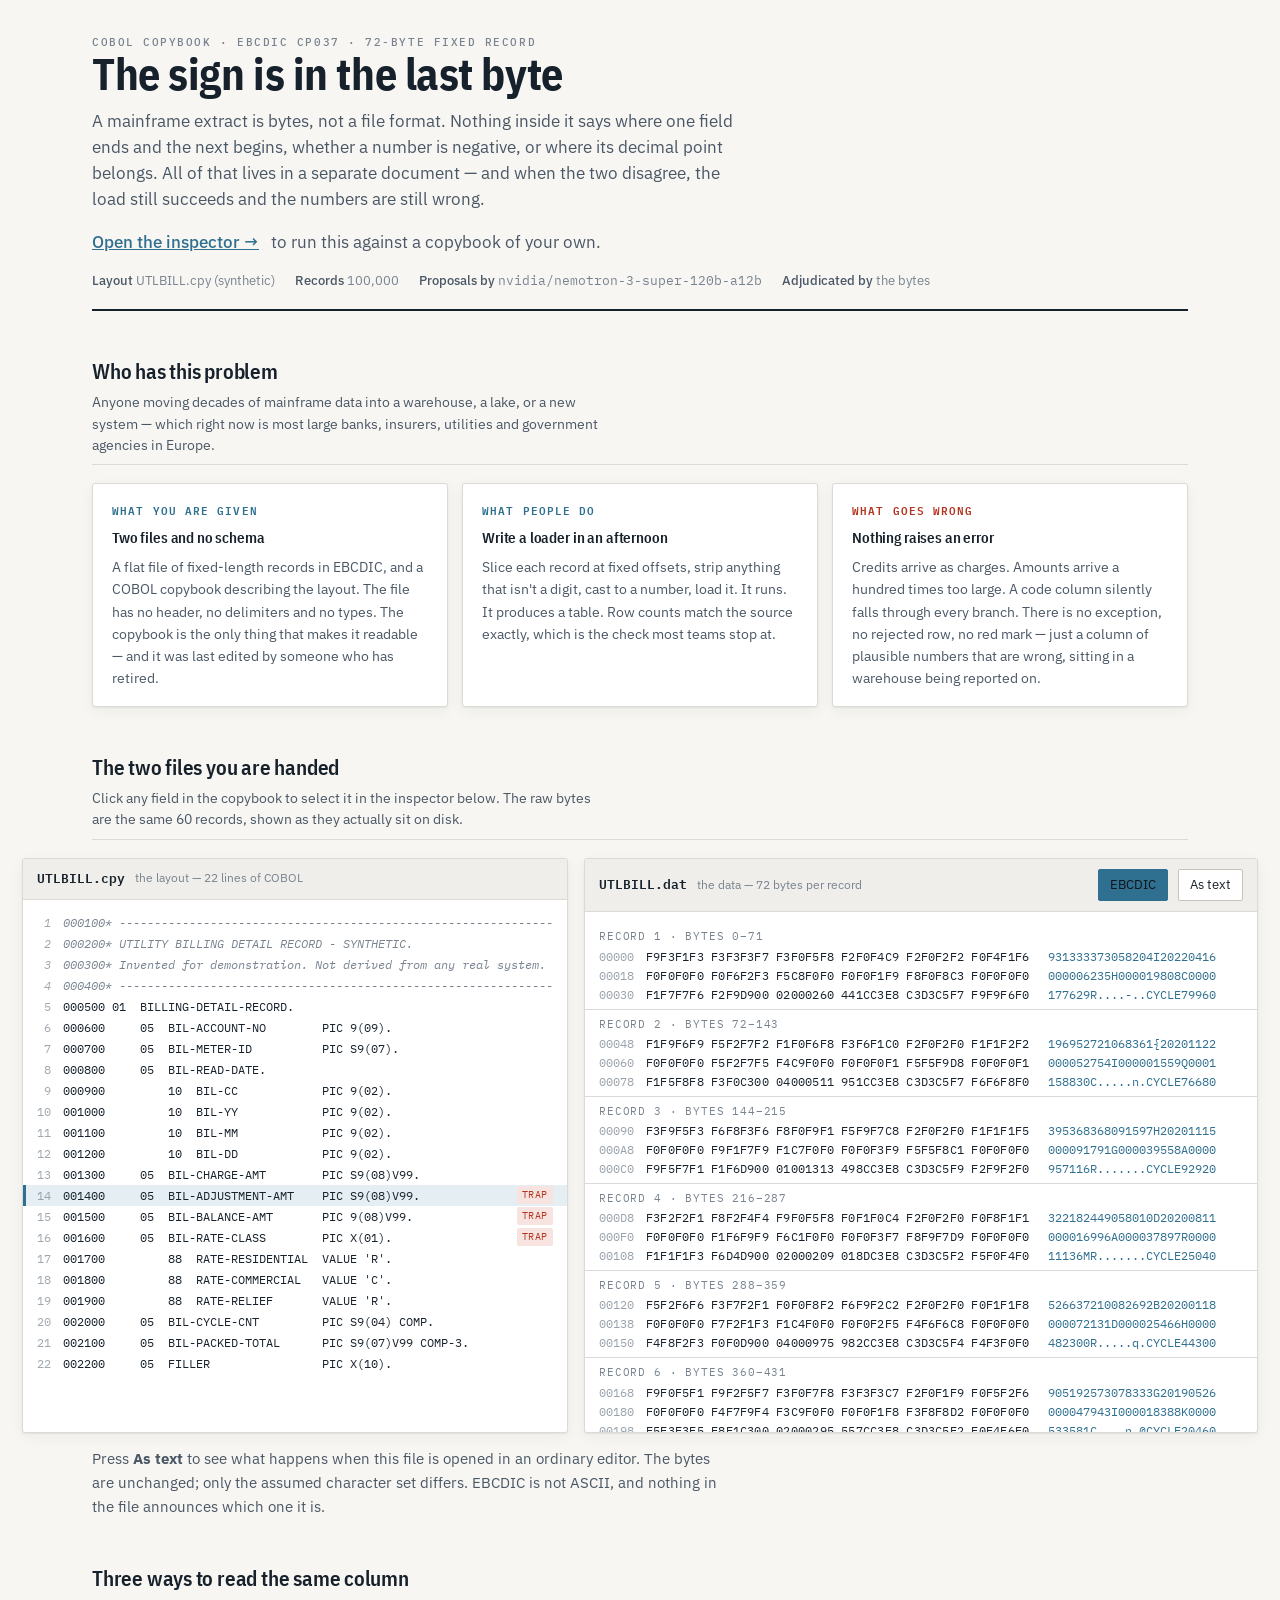
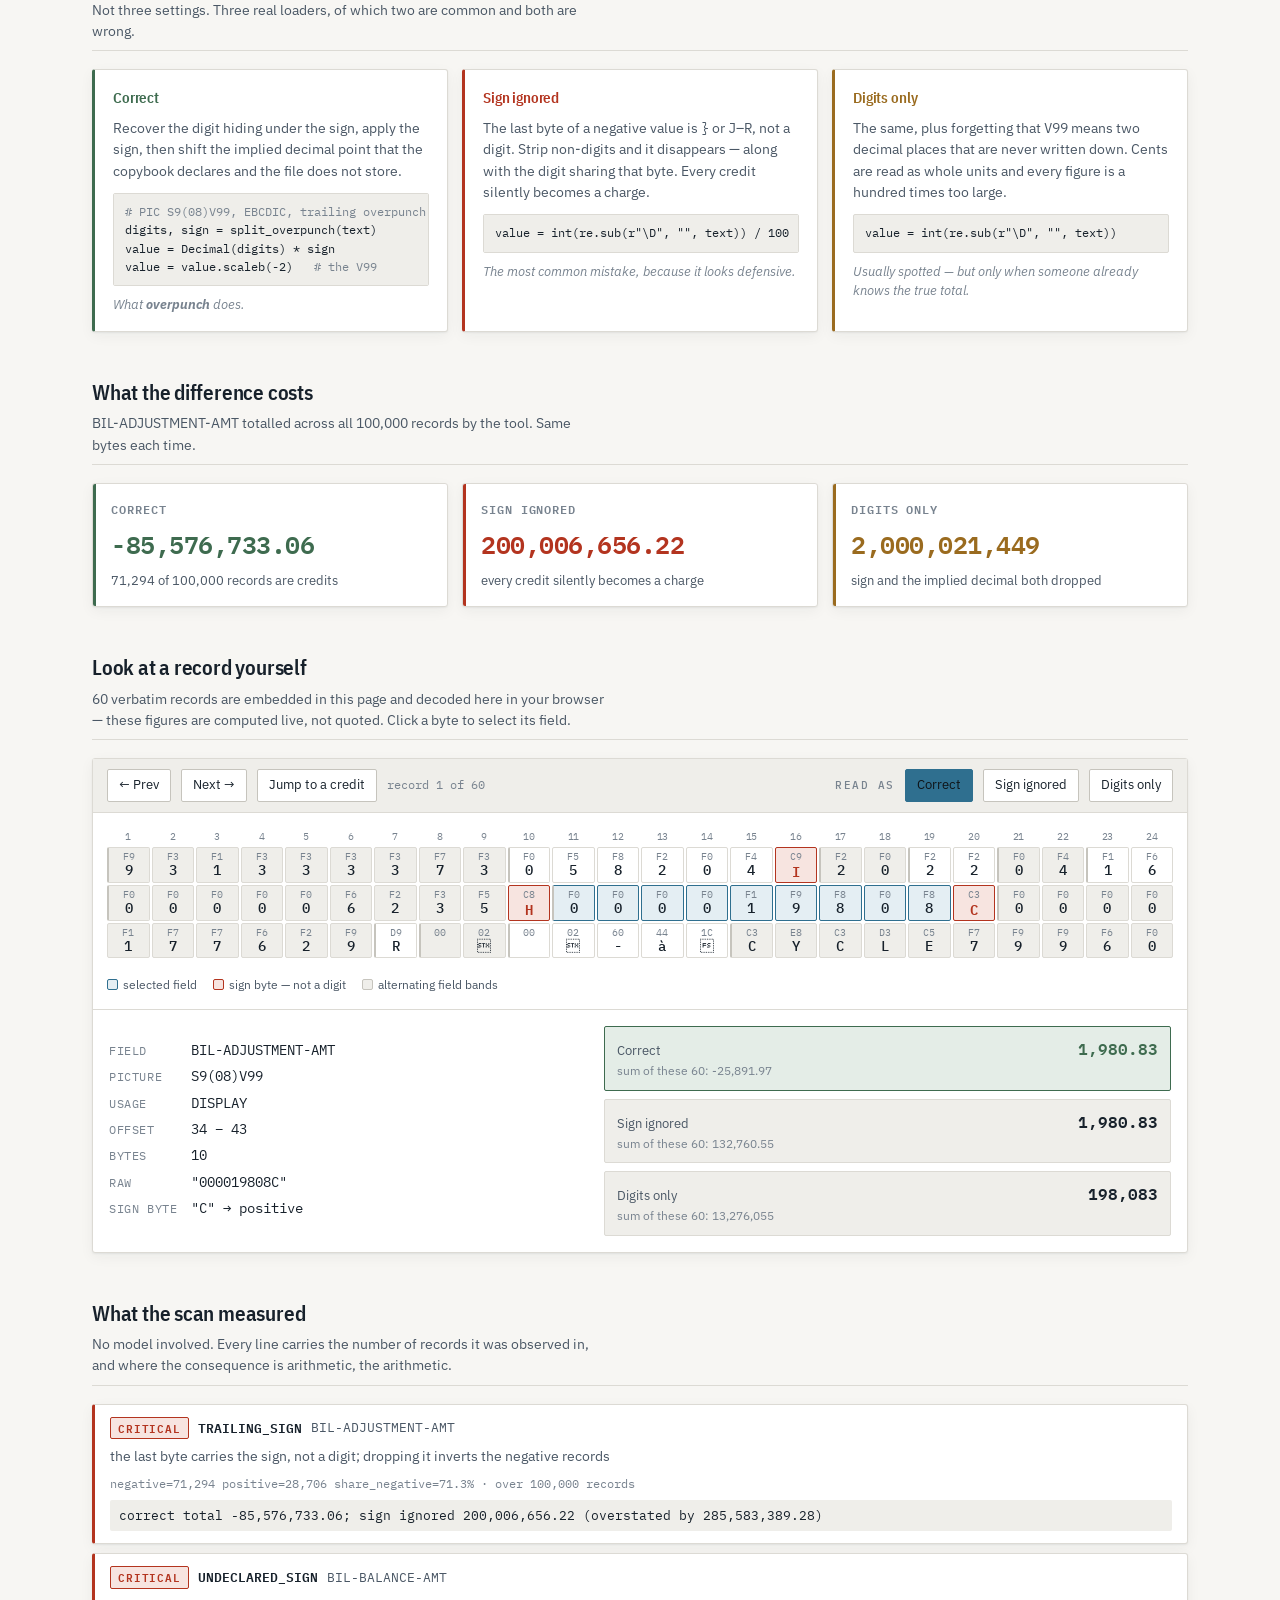
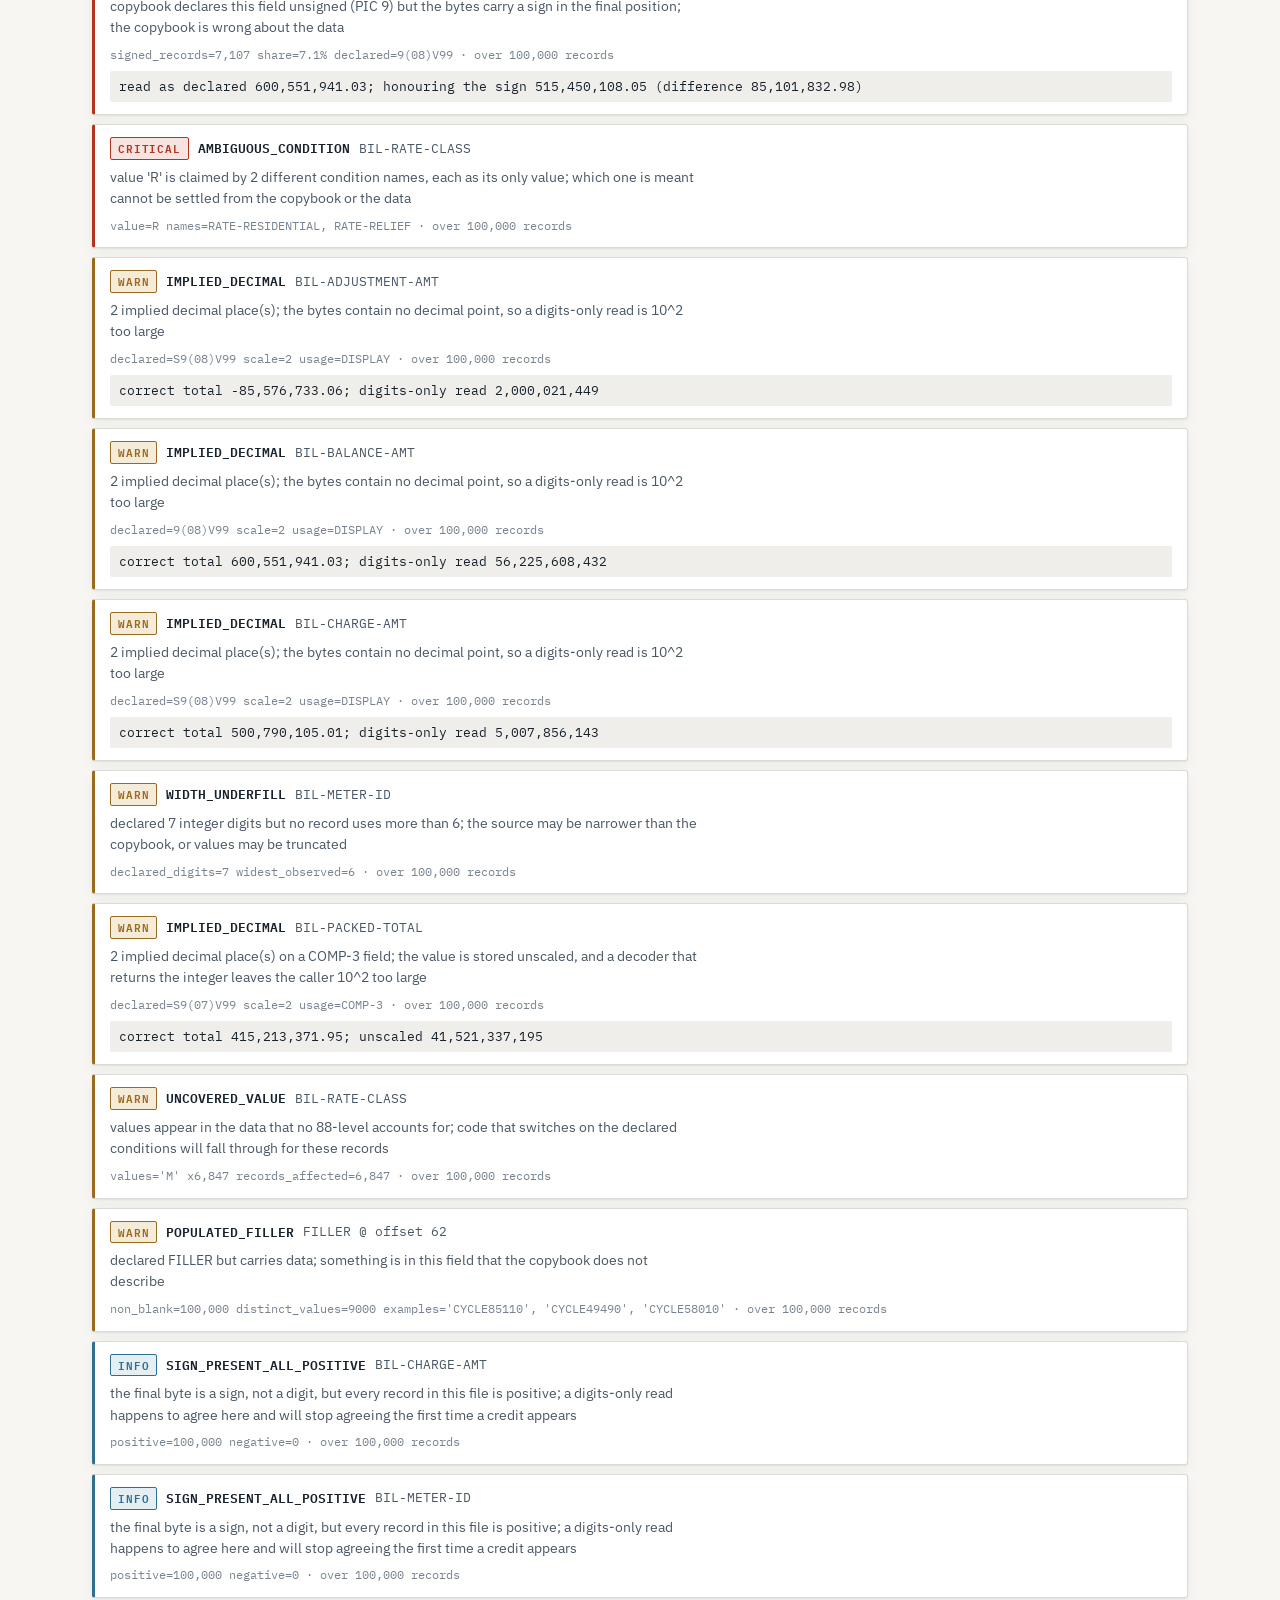
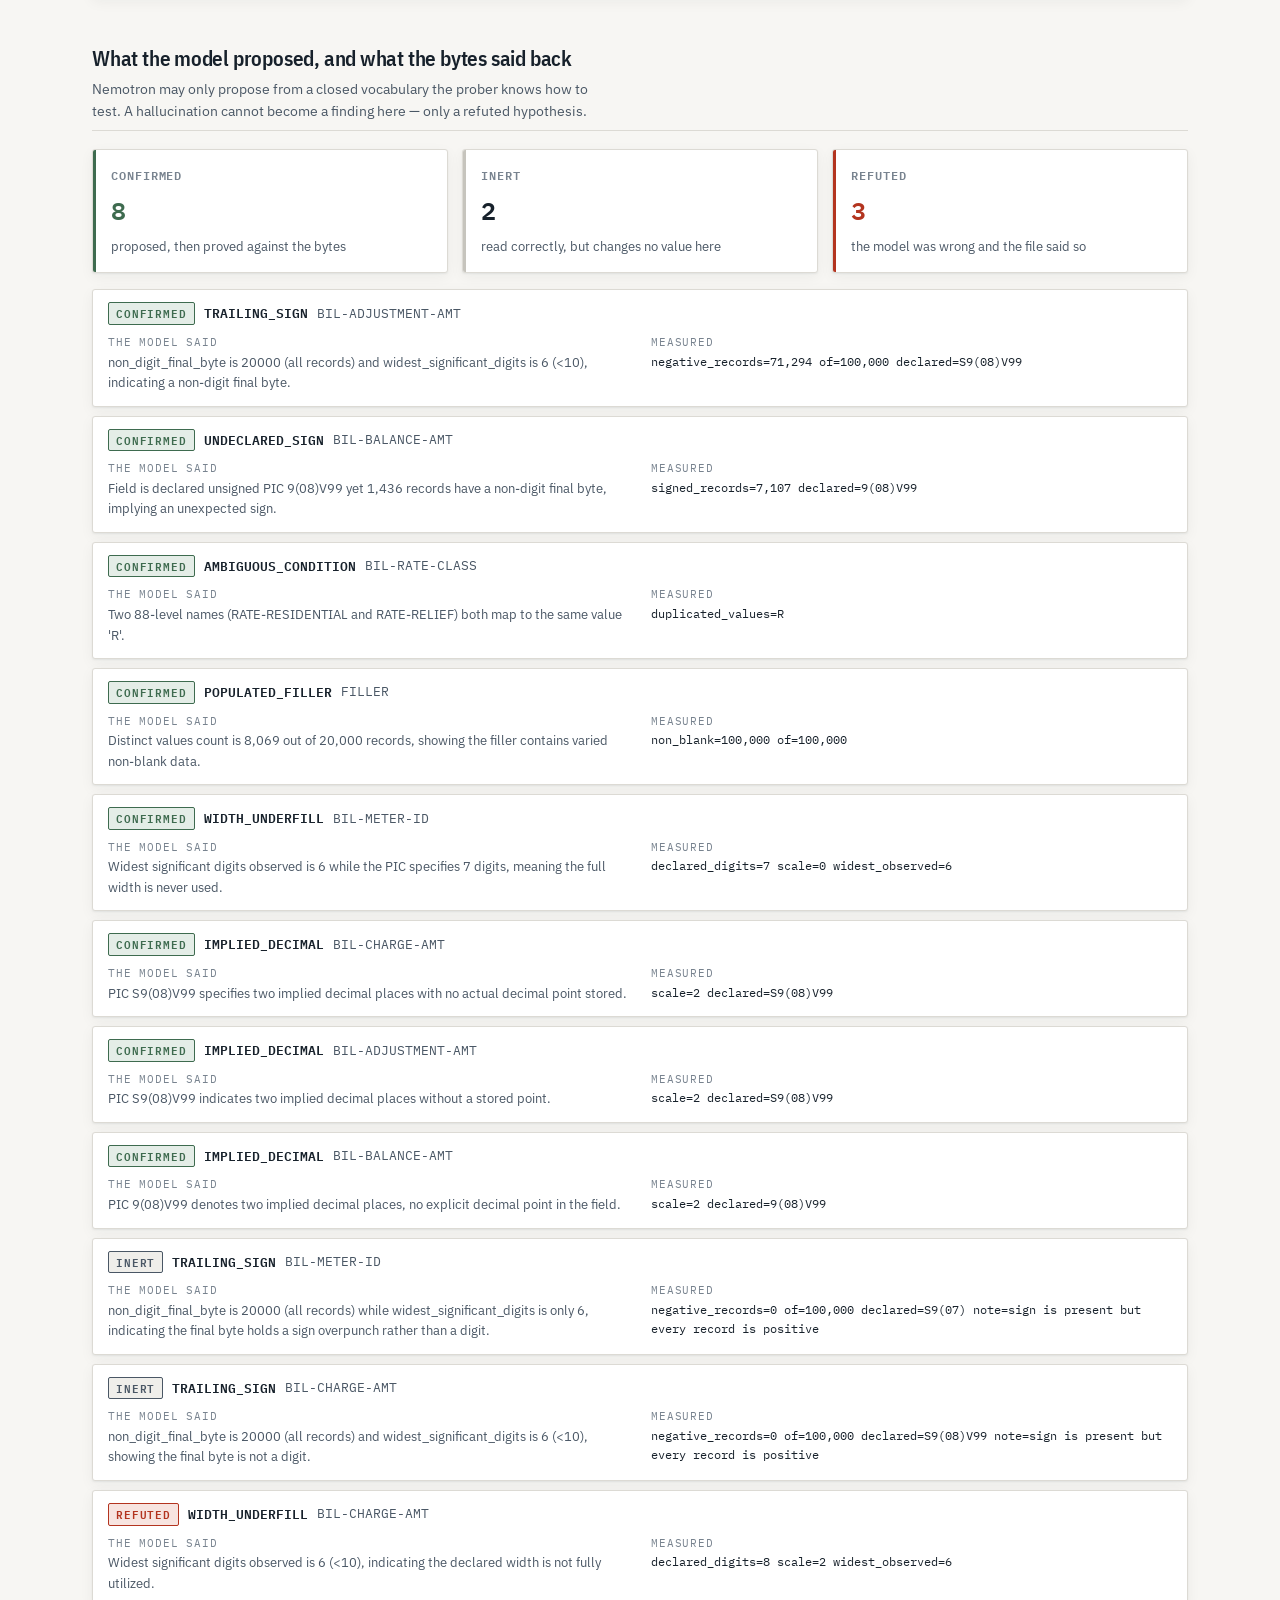
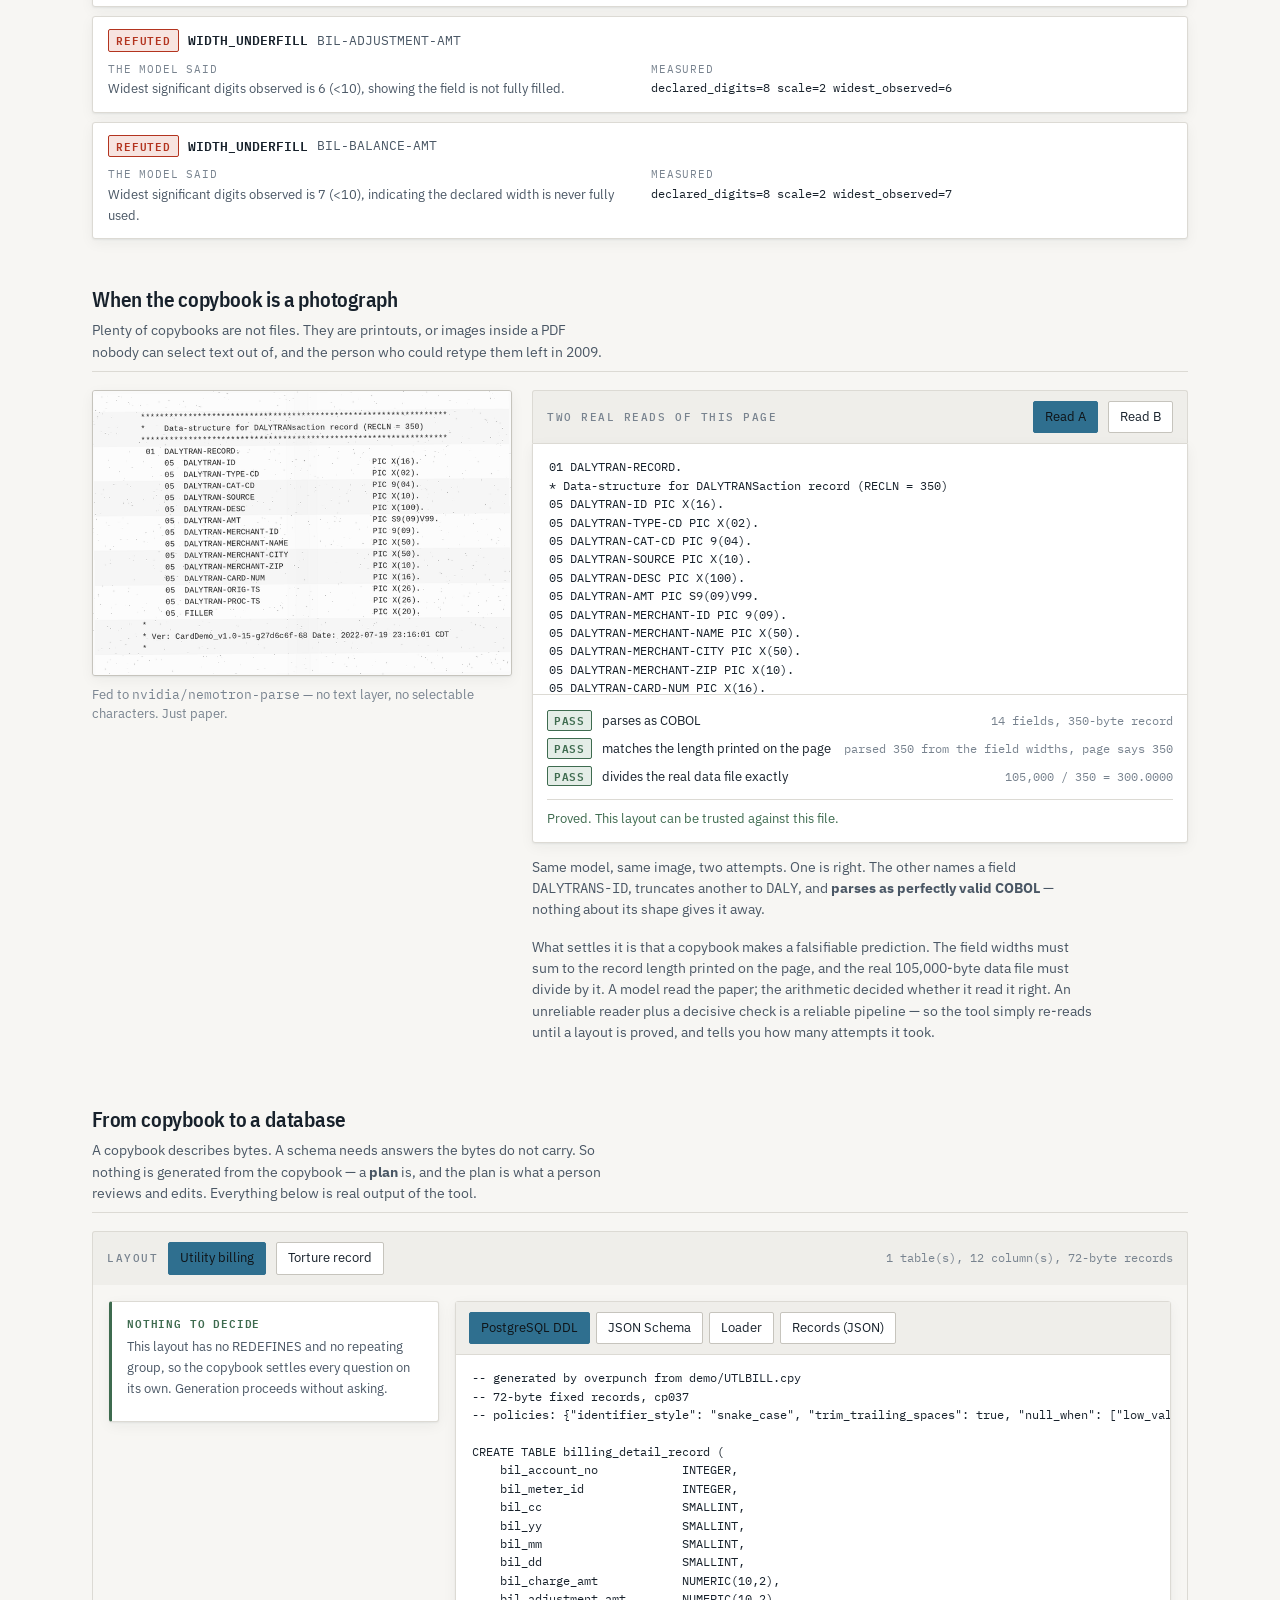
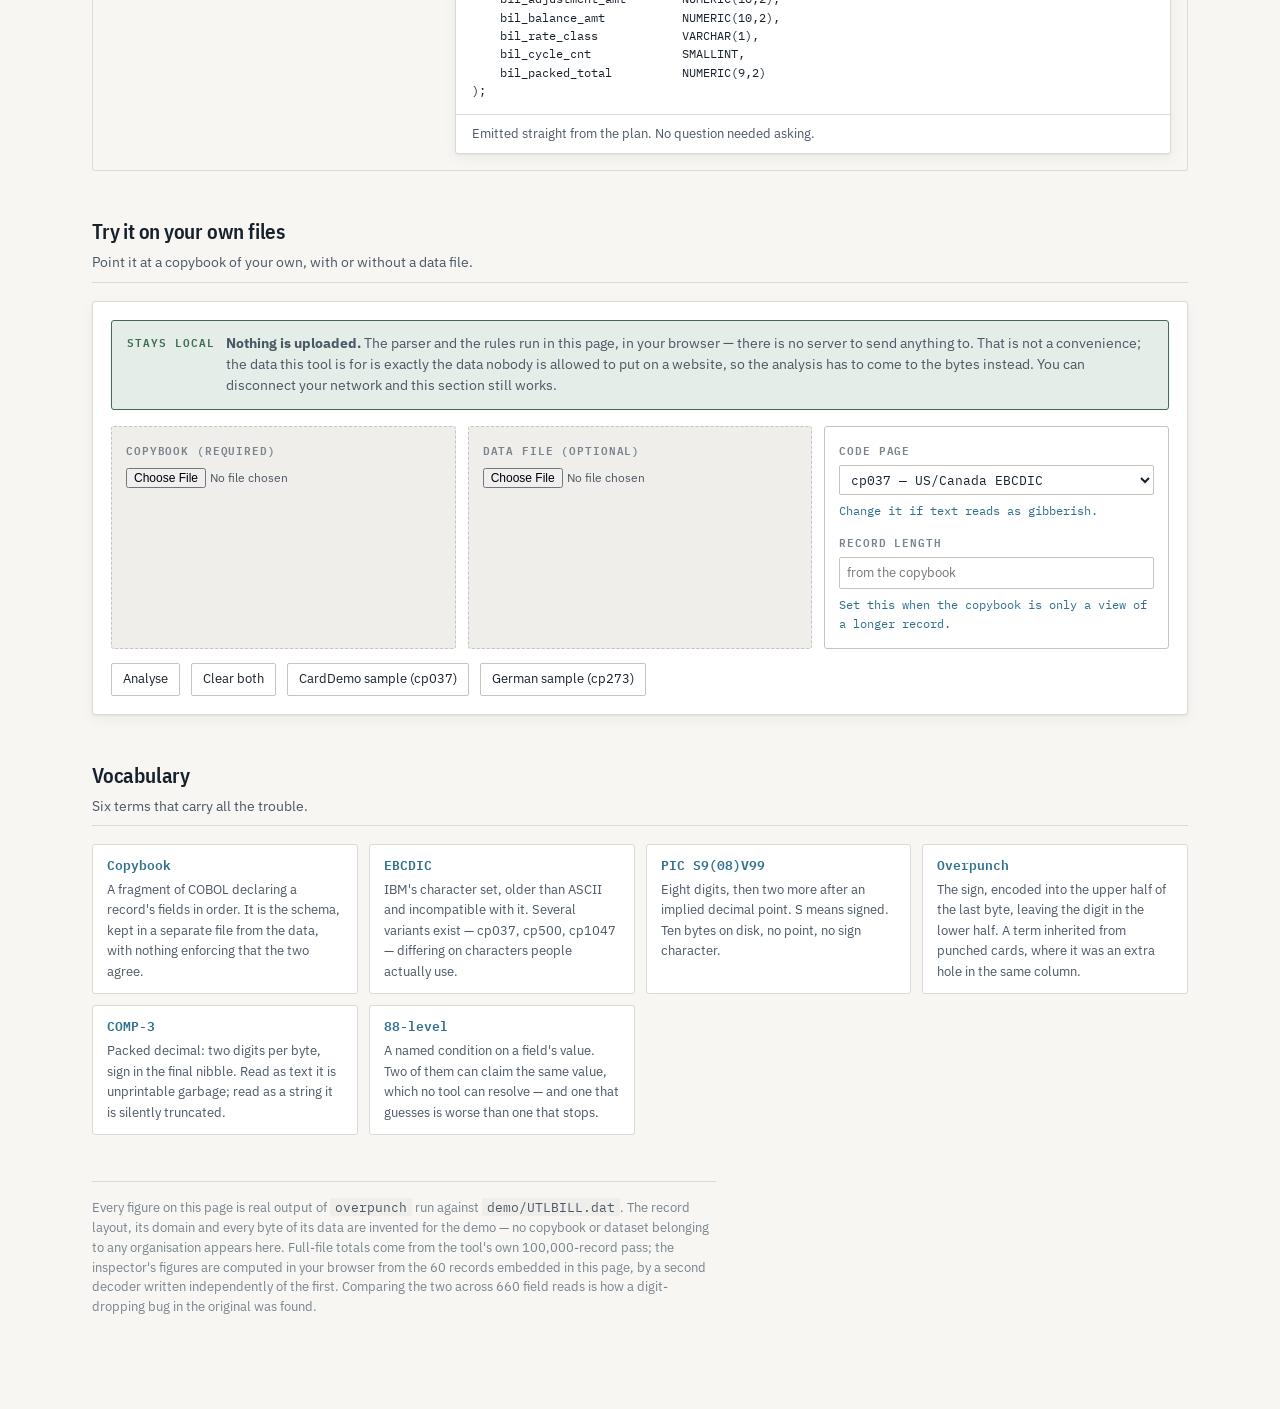
==== docs/index.html @ 55f3af64 "scan: four fixes that existed in Python and never reached the browser Loading a real copybook and da" ====
<!doctype html>
<html lang="en">
<head>
<meta charset="utf-8">
<meta name="viewport" content="width=device-width, initial-scale=1">
<meta name="color-scheme" content="light dark">
<meta name="description" content="A byte-level inspector for an IBM mainframe EBCDIC record: how a sign hidden in the last byte silently inverts a column of money, and how a copybook becomes a database schema without guessing.">
<title>Overpunch Inspector</title>
<link rel="stylesheet" href="https://fonts.googleapis.com/css2?family=IBM+Plex+Mono:wght@400;500;600&family=IBM+Plex+Sans+Condensed:wght@500;600;700&family=IBM+Plex+Sans:wght@400;500;600&display=swap">
<style>
:root{
  --paper:#F7F6F3; --surface:#FFFFFF; --sunken:#EFEEEA;
  --ink:#17212B; --ink-2:#4A5765; --ink-3:#78838F;
  --rule:#DCDAD4; --rule-2:#C6C4BD;
  --steel:#2F6F8F; --steel-soft:#E4EEF3;
  --oxide:#B3341F; --oxide-soft:#F7E4E0;
  --moss:#3E6B4F; --moss-soft:#E4EDE7;
  --ochre:#9A6B1F; --ochre-soft:#F5EBD9;
  --shadow:0 1px 2px rgba(23,33,43,.06),0 4px 14px rgba(23,33,43,.05);
}
@media (prefers-color-scheme:dark){
  :root:not([data-theme="light"]){
    --paper:#12171C; --surface:#1A2027; --sunken:#141A20;
    --ink:#E6E9EC; --ink-2:#A3AEB9; --ink-3:#77838F;
    --rule:#2A333C; --rule-2:#3A454F;
    --steel:#79B4D0; --steel-soft:#1B2B34;
    --oxide:#E8836C; --oxide-soft:#33201C;
    --moss:#89BC9B; --moss-soft:#1B2922;
    --ochre:#D9AC63; --ochre-soft:#2C2417;
    --shadow:0 1px 2px rgba(0,0,0,.4),0 4px 14px rgba(0,0,0,.3);
  }
}
:root[data-theme="dark"]{
  --paper:#12171C; --surface:#1A2027; --sunken:#141A20;
  --ink:#E6E9EC; --ink-2:#A3AEB9; --ink-3:#77838F;
  --rule:#2A333C; --rule-2:#3A454F;
  --steel:#79B4D0; --steel-soft:#1B2B34;
  --oxide:#E8836C; --oxide-soft:#33201C;
  --moss:#89BC9B; --moss-soft:#1B2922;
  --ochre:#D9AC63; --ochre-soft:#2C2417;
  --shadow:0 1px 2px rgba(0,0,0,.4),0 4px 14px rgba(0,0,0,.3);
}
*{box-sizing:border-box}
body{margin:0;background:var(--paper);color:var(--ink);
  font-family:"IBM Plex Sans",system-ui,-apple-system,sans-serif;font-size:15px;line-height:1.58}
.wrap{max-width:1140px;margin:0 auto;padding:34px 22px 80px}
h1,h2,h3{font-family:"IBM Plex Sans Condensed","IBM Plex Sans",system-ui,sans-serif;
  text-wrap:balance;margin:0;letter-spacing:-.01em}
h1{font-size:clamp(30px,4.4vw,44px);font-weight:700;line-height:1.06}
h2{font-size:21px;font-weight:600;margin-bottom:4px}
h3{font-size:15px;font-weight:600}
.mono{font-family:"IBM Plex Mono",ui-monospace,Menlo,monospace;font-variant-numeric:tabular-nums}
.eyebrow{font-family:"IBM Plex Mono",monospace;font-size:11px;letter-spacing:.14em;
  text-transform:uppercase;color:var(--ink-3);font-weight:500}
header{border-bottom:2px solid var(--ink);padding-bottom:18px;margin-bottom:30px}
.sub{color:var(--ink-2);max-width:66ch;margin-top:10px;font-size:16.5px}
.meta{display:flex;flex-wrap:wrap;gap:6px 20px;margin-top:14px;font-size:12.5px;color:var(--ink-3)}
.meta b{color:var(--ink-2);font-weight:500}
section{margin-top:44px}
.shead{display:flex;align-items:baseline;justify-content:space-between;gap:16px;flex-wrap:wrap;
  border-bottom:1px solid var(--rule);padding-bottom:8px;margin-bottom:18px}
.shead p{margin:0;color:var(--ink-2);font-size:13.5px;max-width:64ch}
p.lede{color:var(--ink-2);max-width:70ch;margin:0 0 16px}

.cards{display:grid;grid-template-columns:repeat(auto-fit,minmax(255px,1fr));gap:14px}
.card{background:var(--surface);border:1px solid var(--rule);border-radius:3px;
  padding:17px 19px;box-shadow:var(--shadow)}
.card .step{font-family:"IBM Plex Mono",monospace;font-size:11px;letter-spacing:.1em;
  text-transform:uppercase;color:var(--steel);font-weight:600;display:block;margin-bottom:7px}
.card p{margin:7px 0 0;font-size:14px;color:var(--ink-2)}
.card.alarm .step{color:var(--oxide)}

.tile{background:var(--surface);border:1px solid var(--rule);border-radius:3px;
  padding:16px 18px;box-shadow:var(--shadow);position:relative;overflow:hidden}
.tile::before{content:"";position:absolute;inset:0 auto 0 0;width:3px;background:var(--rule-2)}
.tile.good::before{background:var(--moss)} .tile.bad::before{background:var(--oxide)}
.tile.warn::before{background:var(--ochre)}
.tile .lab{font-size:11.5px;letter-spacing:.08em;text-transform:uppercase;color:var(--ink-3);
  font-weight:600;font-family:"IBM Plex Mono",monospace}
.tile .val{font-family:"IBM Plex Mono",monospace;font-variant-numeric:tabular-nums;
  font-size:clamp(19px,2.5vw,25px);font-weight:600;margin-top:7px;letter-spacing:-.02em}
.tile.good .val{color:var(--moss)} .tile.bad .val{color:var(--oxide)} .tile.warn .val{color:var(--ochre)}
.tile .note{font-size:12.5px;color:var(--ink-2);margin-top:6px}
.swing{display:grid;grid-template-columns:repeat(auto-fit,minmax(230px,1fr));gap:14px}

.files{display:grid;grid-template-columns:minmax(0,1fr) minmax(0,1fr);gap:16px}
@media(max-width:860px){.files{grid-template-columns:1fr}}
/* On a wide screen the two files stop splitting the column 50/50: the copybook
   takes the width its longest line needs, the hex dump takes the rest, and the
   pair breaks out of the reading column so neither has to scroll. The reading
   column stays narrow for prose. */
@media(min-width:1240px){
  .files{
    grid-template-columns:fit-content(660px) minmax(0,1fr);
    width:min(1560px,calc(100vw - 44px));
    margin-left:calc(548px - min(1560px,calc(100vw - 44px))/2);
  }
  .files .cbook,.files .dump{max-height:520px}
}
.panel{background:var(--surface);border:1px solid var(--rule);border-radius:3px;box-shadow:var(--shadow)}
.bar{display:flex;align-items:center;gap:10px;flex-wrap:wrap;padding:10px 14px;
  border-bottom:1px solid var(--rule);background:var(--sunken)}
.bar .ttl{font-family:"IBM Plex Mono",monospace;font-size:12.5px;font-weight:600}
.bar .sml{font-size:12px;color:var(--ink-3)}
button{font:inherit;font-size:13px;background:var(--surface);color:var(--ink);
  border:1px solid var(--rule-2);border-radius:2px;padding:5px 11px;cursor:pointer}
button:hover{border-color:var(--steel);color:var(--steel)}
button:focus-visible{outline:2px solid var(--steel);outline-offset:2px}
button[aria-pressed="true"]{background:var(--steel);border-color:var(--steel);color:#fff}
:root[data-theme="dark"] button[aria-pressed="true"],
:root:not([data-theme="light"]) button[aria-pressed="true"]{color:#0F1418}
.spacer{flex:1}

.cbook{font-family:"IBM Plex Mono",monospace;font-size:12px;line-height:1.75;
  padding:12px 0;max-height:430px;overflow:auto}
.cbl{display:flex;gap:12px;padding:0 14px;white-space:pre;cursor:default}
.cbl .ln{color:var(--ink-3);opacity:.7;user-select:none;min-width:2ch;text-align:right}
.cbl.pick{cursor:pointer}
.cbl.pick:hover{background:var(--steel-soft)}
.cbl.sel{background:var(--steel-soft);box-shadow:inset 3px 0 0 var(--steel)}
.cbl.cmt{color:var(--ink-3);font-style:italic}
.cbl .tag{margin-left:auto;font-size:10px;letter-spacing:.06em;text-transform:uppercase;
  color:var(--oxide);background:var(--oxide-soft);padding:0 5px;border-radius:2px;align-self:center}

.dump{font-family:"IBM Plex Mono",monospace;font-size:11.5px;line-height:1.65;
  padding:10px 0;max-height:430px;overflow:auto}
.drec{padding:6px 14px 2px;font-size:10.5px;letter-spacing:.08em;text-transform:uppercase;
  color:var(--ink-3);border-top:1px solid var(--rule);margin-top:4px}
.drec:first-child{border-top:0;margin-top:0}
.drow{display:flex;gap:12px;padding:0 14px;white-space:pre}
.drow .off{color:var(--ink-3);opacity:.75}
.drow .hx{letter-spacing:.02em}
.drow .gut{color:var(--steel)}
.drow .gut.bad{color:var(--ink-3);opacity:.55}

.gridwrap{overflow-x:auto;padding:16px 14px 8px}
.ruler{display:grid;grid-template-columns:repeat(24,1fr);gap:2px;min-width:660px;margin-bottom:3px}
.ruler span{font-family:"IBM Plex Mono",monospace;font-size:9.5px;color:var(--ink-3);
  text-align:center;letter-spacing:-.04em}
.bytes{display:grid;grid-template-columns:repeat(24,1fr);gap:2px;min-width:660px}
.by{border:1px solid var(--rule);border-radius:2px;padding:3px 0 2px;text-align:center;
  cursor:pointer;background:var(--surface);transition:transform .08s}
.by:hover{transform:translateY(-2px)}
.by .h{font-family:"IBM Plex Mono",monospace;font-size:9.5px;color:var(--ink-3);display:block;line-height:1.2}
.by .c{font-family:"IBM Plex Mono",monospace;font-size:14px;font-weight:500;display:block;line-height:1.25}
.by.f0{background:var(--sunken)}
.by.sel{border-color:var(--steel);background:var(--steel-soft)}
.by.sign{border-color:var(--oxide);background:var(--oxide-soft)}
.by.sign .c{color:var(--oxide);font-weight:600}
.by.start{border-left:2px solid var(--rule-2)}
.legend{display:flex;gap:16px;flex-wrap:wrap;padding:10px 14px 14px;font-size:12px;color:var(--ink-2)}
.legend i{display:inline-block;width:11px;height:11px;border-radius:2px;vertical-align:-1px;
  margin-right:5px;border:1px solid var(--rule-2)}
.detail{border-top:1px solid var(--rule);padding:16px;display:grid;
  grid-template-columns:minmax(0,1fr) minmax(0,1.2fr);gap:22px}
@media(max-width:720px){.detail{grid-template-columns:1fr}}
.kv{display:grid;grid-template-columns:auto 1fr;gap:5px 14px;font-size:13.5px;align-items:baseline}
.kv dt{color:var(--ink-3);font-size:12px;letter-spacing:.05em;text-transform:uppercase;
  font-family:"IBM Plex Mono",monospace}
.kv dd{margin:0;font-family:"IBM Plex Mono",monospace}
.reads{display:flex;flex-direction:column;gap:8px}
.read{display:flex;align-items:baseline;justify-content:space-between;gap:14px;padding:9px 12px;
  border:1px solid var(--rule);border-radius:2px;background:var(--sunken)}
.read.is-right{border-color:var(--moss);background:var(--moss-soft)}
.read.is-wrong{border-color:var(--oxide);background:var(--oxide-soft)}
.read .how{font-size:12.5px;color:var(--ink-2)}
.read .num{font-family:"IBM Plex Mono",monospace;font-variant-numeric:tabular-nums;
  font-size:16px;font-weight:600;white-space:nowrap}
.read.is-right .num{color:var(--moss)} .read.is-wrong .num{color:var(--oxide)}

.explain{display:grid;grid-template-columns:repeat(auto-fit,minmax(290px,1fr));gap:14px}
.ex{background:var(--surface);border:1px solid var(--rule);border-left-width:3px;
  border-radius:3px;padding:16px 18px;box-shadow:var(--shadow)}
.ex.right{border-left-color:var(--moss)} .ex.wrong{border-left-color:var(--oxide)}
.ex.worse{border-left-color:var(--ochre)}
.ex h3{margin-bottom:3px} .ex.right h3{color:var(--moss)}
.ex.wrong h3{color:var(--oxide)} .ex.worse h3{color:var(--ochre)}
.ex p{margin:8px 0 0;font-size:13.5px;color:var(--ink-2)}
.ex .who{font-size:12.5px;color:var(--ink-3);margin-top:9px;font-style:italic}
pre.code{font-family:"IBM Plex Mono",monospace;font-size:11.5px;line-height:1.6;
  background:var(--sunken);border:1px solid var(--rule);border-radius:2px;
  padding:9px 11px;margin:11px 0 0;overflow-x:auto;color:var(--ink)}
pre.code .cm{color:var(--ink-3)}

.finds{display:flex;flex-direction:column;gap:9px}
.find{background:var(--surface);border:1px solid var(--rule);border-left-width:3px;border-radius:3px;
  padding:12px 15px;box-shadow:var(--shadow)}
.find.critical{border-left-color:var(--oxide)}
.find.warn{border-left-color:var(--ochre)}
.find.info{border-left-color:var(--steel)}
.fhead{display:flex;align-items:center;gap:9px;flex-wrap:wrap}
.chip{font-family:"IBM Plex Mono",monospace;font-size:10.5px;font-weight:600;letter-spacing:.08em;
  text-transform:uppercase;padding:2px 7px;border-radius:2px;border:1px solid currentColor}
.chip.critical{color:var(--oxide);background:var(--oxide-soft)}
.chip.warn{color:var(--ochre);background:var(--ochre-soft)}
.chip.info{color:var(--steel);background:var(--steel-soft)}
.chip.confirmed{color:var(--moss);background:var(--moss-soft)}
.chip.refuted{color:var(--oxide);background:var(--oxide-soft)}
.chip.inert{color:var(--ink-2);background:var(--sunken)}
.chip.untestable{color:var(--ochre);background:var(--ochre-soft)}
.fcode{font-family:"IBM Plex Mono",monospace;font-size:13px;font-weight:600}
.ffield{font-family:"IBM Plex Mono",monospace;font-size:12.5px;color:var(--ink-2)}
.fclaim{margin:7px 0 0;font-size:13.5px;color:var(--ink-2);max-width:74ch}
.fev{margin-top:7px;font-family:"IBM Plex Mono",monospace;font-size:12px;color:var(--ink-3)}
.fimp{margin-top:6px;font-family:"IBM Plex Mono",monospace;font-size:12.5px;color:var(--ink);
  background:var(--sunken);padding:6px 9px;border-radius:2px;overflow-x:auto;white-space:nowrap}
.adj{background:var(--surface);border:1px solid var(--rule);border-radius:3px;padding:12px 15px;
  box-shadow:var(--shadow);display:grid;grid-template-columns:minmax(0,1fr) minmax(0,1fr);gap:4px 22px}
@media(max-width:720px){.adj{grid-template-columns:1fr}}
.adj .ahead{grid-column:1/-1;display:flex;align-items:center;gap:9px;flex-wrap:wrap;margin-bottom:5px}
.side{font-size:13px}
.side .slab{font-family:"IBM Plex Mono",monospace;font-size:10.5px;letter-spacing:.08em;
  text-transform:uppercase;color:var(--ink-3);display:block;margin-bottom:2px}
.side.said{color:var(--ink-2)}
.side.meas{color:var(--ink);font-family:"IBM Plex Mono",monospace;font-size:12px}
.grp{display:flex;flex-direction:column;gap:9px}
.vocab{display:grid;grid-template-columns:repeat(auto-fit,minmax(250px,1fr));gap:11px}
.vc{border:1px solid var(--rule);border-radius:3px;padding:11px 14px;background:var(--surface)}
.vc dt{font-family:"IBM Plex Mono",monospace;font-size:12.5px;font-weight:600;color:var(--steel)}
.vc dd{margin:4px 0 0;font-size:13px;color:var(--ink-2)}
.foot{margin-top:46px;padding-top:16px;border-top:1px solid var(--rule);font-size:12.5px;
  color:var(--ink-3);max-width:78ch}
.foot code{font-family:"IBM Plex Mono",monospace;background:var(--sunken);padding:1px 5px;
  border-radius:2px;color:var(--ink-2)}
.extract{display:grid;grid-template-columns:minmax(0,330px) minmax(0,1fr);gap:16px}
@media(max-width:860px){.extract{grid-template-columns:1fr}}
.decisions{display:flex;flex-direction:column;gap:12px}
.dec{background:var(--surface);border:1px solid var(--rule);border-left:3px solid var(--ochre);
  border-radius:3px;padding:13px 15px;box-shadow:var(--shadow)}
.dec.answered{border-left-color:var(--moss)}
.dec .dk{font-family:"IBM Plex Mono",monospace;font-size:10.5px;letter-spacing:.08em;
  text-transform:uppercase;color:var(--ochre);font-weight:600}
.dec.answered .dk{color:var(--moss)}
.dec .dq{font-size:13px;color:var(--ink-2);margin:6px 0 9px}
select{font:inherit;font-size:12.5px;font-family:"IBM Plex Mono",monospace;width:100%;
  background:var(--surface);color:var(--ink);border:1px solid var(--rule-2);
  border-radius:2px;padding:5px 7px}
select:focus-visible{outline:2px solid var(--steel);outline-offset:1px}
.policy{background:var(--sunken);border:1px solid var(--rule);border-radius:3px;padding:12px 15px}
.policy .dk{font-family:"IBM Plex Mono",monospace;font-size:10.5px;letter-spacing:.08em;
  text-transform:uppercase;color:var(--ink-3);font-weight:600;display:block;margin-bottom:8px}
.opts{display:flex;gap:7px;flex-wrap:wrap}
.outpane{background:var(--surface);border:1px solid var(--rule);border-radius:3px;
  box-shadow:var(--shadow);display:flex;flex-direction:column;min-height:340px}
.tabs{display:flex;gap:6px;flex-wrap:wrap;padding:10px 13px;border-bottom:1px solid var(--rule);
  background:var(--sunken);align-items:center}
pre.out{margin:0;padding:14px 16px;font-family:"IBM Plex Mono",monospace;font-size:11.5px;
  line-height:1.6;overflow:auto;flex:1;max-height:460px;color:var(--ink);white-space:pre}
pre.out.refused{color:var(--oxide);background:var(--oxide-soft)}
.outnote{padding:9px 16px;border-top:1px solid var(--rule);font-size:12.5px;color:var(--ink-2)}
.uploader{background:var(--surface);border:1px solid var(--rule);border-radius:3px;
  box-shadow:var(--shadow);padding:18px}
.privacy{display:flex;gap:11px;align-items:flex-start;background:var(--moss-soft);
  border:1px solid var(--moss);border-radius:3px;padding:12px 15px;margin-bottom:16px}
.privacy .pk{font-family:"IBM Plex Mono",monospace;font-size:11px;letter-spacing:.09em;
  text-transform:uppercase;color:var(--moss);font-weight:600;white-space:nowrap}
.privacy p{margin:0;font-size:13.5px;color:var(--ink-2)}
.drops{display:grid;grid-template-columns:repeat(auto-fit,minmax(220px,1fr));gap:12px}
.drop{border:1px dashed var(--rule-2);border-radius:3px;padding:14px;background:var(--sunken)}
.drop.filled{border-style:solid;border-color:var(--steel);background:var(--steel-soft)}
.drop label{display:block;font-family:"IBM Plex Mono",monospace;font-size:11px;
  letter-spacing:.08em;text-transform:uppercase;color:var(--ink-3);font-weight:600;
  margin-bottom:7px}
.drop input[type=file]{font:inherit;font-size:12px;width:100%;color:var(--ink-2)}
.drop .fname{font-family:"IBM Plex Mono",monospace;font-size:12px;color:var(--steel);
  margin-top:7px;word-break:break-all}
.runrow{display:flex;gap:11px;align-items:center;flex-wrap:wrap;margin-top:14px}
.result{margin-top:16px;border-top:1px solid var(--rule);padding-top:16px}
.rmsg{font-size:13.5px;color:var(--ink-2)}
.rmsg.bad{color:var(--oxide)}
table.layout{border-collapse:collapse;width:100%;font-family:"IBM Plex Mono",monospace;
  font-size:11.5px;margin-top:10px}
table.layout th{text-align:left;font-weight:600;color:var(--ink-3);font-size:10.5px;
  letter-spacing:.07em;text-transform:uppercase;border-bottom:1px solid var(--rule);
  padding:5px 9px 5px 0}
table.layout td{padding:3px 9px 3px 0;border-bottom:1px solid var(--rule);
  font-variant-numeric:tabular-nums}
table.layout td.n{text-align:right}
.scroller{max-height:300px;overflow:auto}
.dec .hint{font-size:12px;color:var(--ink-3);margin-top:7px;line-height:1.5}

.clearone{margin-top:8px;font-size:11.5px;padding:3px 8px;
  border-color:var(--rule);color:var(--ink-3)}
.clearone:hover{border-color:var(--oxide);color:var(--oxide)}
.drop.filled .fname{font-weight:500}
.stale{border-color:var(--ochre)!important;background:var(--ochre-soft)!important}
.stale .fname{color:var(--ochre)}
.visionwrap{display:grid;grid-template-columns:minmax(0,420px) minmax(0,1fr);gap:20px;
  align-items:start}
@media(max-width:900px){.visionwrap{grid-template-columns:1fr}}
.scanfig{margin:0}
.scanfig img{width:100%;border:1px solid var(--rule-2);border-radius:3px;
  box-shadow:var(--shadow);display:block;background:#fff}
.scanfig figcaption{font-size:12.5px;color:var(--ink-3);margin-top:9px;line-height:1.5}
.vcheck{display:flex;gap:10px;align-items:baseline;font-size:13px;padding:3px 0}
.vcheck .vm{font-family:"IBM Plex Mono",monospace;font-size:10.5px;font-weight:600;
  letter-spacing:.07em;padding:1px 6px;border-radius:2px;border:1px solid currentColor}
.vcheck.ok .vm{color:var(--moss);background:var(--moss-soft)}
.vcheck.no .vm{color:var(--oxide);background:var(--oxide-soft)}
.vcheck .vn{flex:1}
.vcheck .vd{font-family:"IBM Plex Mono",monospace;font-size:11.5px;color:var(--ink-3)}
.vverdict{margin-top:9px;padding-top:9px;border-top:1px solid var(--rule);font-size:13px}
.vverdict.ok{color:var(--moss)} .vverdict.no{color:var(--oxide)}
@media(prefers-reduced-motion:reduce){*{transition:none!important;animation:none!important}}
</style>

<style>
html{-webkit-text-size-adjust:100%}
body{margin:0}
img{max-width:100%}
[hidden]{display:none!important}
</style>
</head>
<body>
<div class="wrap">
<header>
  <div class="eyebrow">COBOL copybook &middot; EBCDIC cp037 &middot; 72-byte fixed record</div>
  <h1>The sign is in the last byte</h1>
  <p class="sub">A mainframe extract is bytes, not a file format. Nothing inside it says where
  one field ends and the next begins, whether a number is negative, or where its decimal point
  belongs. All of that lives in a separate document — and when the two disagree, the load still
  succeeds and the numbers are still wrong.</p>
  <p class="sub" style="margin-top:14px">
    <a href="./inspect.html" style="color:var(--steel);font-weight:500">
      Open the inspector &rarr;</a>
    &nbsp; to run this against a copybook of your own.
  </p>
  <div class="meta">
    <span><b>Layout</b> UTLBILL.cpy (synthetic)</span>
    <span><b>Records</b> 100,000</span>
    <span><b>Proposals by</b> <span class="mono" id="modelname"></span></span>
    <span><b>Adjudicated by</b> the bytes</span>
  </div>
</header>

<section>
  <div class="shead"><div><h2>Who has this problem</h2>
  <p>Anyone moving decades of mainframe data into a warehouse, a lake, or a new system —
  which right now is most large banks, insurers, utilities and government agencies in Europe.</p></div></div>
  <div class="cards">
    <div class="card"><span class="step">What you are given</span>
      <h3>Two files and no schema</h3>
      <p>A flat file of fixed-length records in EBCDIC, and a COBOL copybook describing the layout.
      The file has no header, no delimiters and no types. The copybook is the only thing that makes
      it readable — and it was last edited by someone who has retired.</p></div>
    <div class="card"><span class="step">What people do</span>
      <h3>Write a loader in an afternoon</h3>
      <p>Slice each record at fixed offsets, strip anything that isn't a digit, cast to a number,
      load it. It runs. It produces a table. Row counts match the source exactly, which is the
      check most teams stop at.</p></div>
    <div class="card alarm"><span class="step">What goes wrong</span>
      <h3>Nothing raises an error</h3>
      <p>Credits arrive as charges. Amounts arrive a hundred times too large. A code column
      silently falls through every branch. There is no exception, no rejected row, no red mark —
      just a column of plausible numbers that are wrong, sitting in a warehouse being reported on.</p></div>
  </div>
</section>

<section>
  <div class="shead"><div><h2>The two files you are handed</h2>
  <p>Click any field in the copybook to select it in the inspector below. The raw bytes are the
  same 60 records, shown as they actually sit on disk.</p></div></div>
  <div class="files">
    <div class="panel">
      <div class="bar"><span class="ttl">UTLBILL.cpy</span>
        <span class="sml">the layout — 22 lines of COBOL</span></div>
      <div class="cbook" id="cbook"></div>
    </div>
    <div class="panel">
      <div class="bar"><span class="ttl">UTLBILL.dat</span>
        <span class="sml">the data — 72 bytes per record</span>
        <span class="spacer"></span>
        <button data-enc="cp037" aria-pressed="true">EBCDIC</button>
        <button data-enc="ascii" aria-pressed="false">As text</button>
      </div>
      <div class="dump" id="dump"></div>
    </div>
  </div>
  <p class="lede" style="margin-top:14px">Press <b>As text</b> to see what happens when this file
  is opened in an ordinary editor. The bytes are unchanged; only the assumed character set differs.
  EBCDIC is not ASCII, and nothing in the file announces which one it is.</p>
</section>

<section>
  <div class="shead"><div><h2>Three ways to read the same column</h2>
  <p>Not three settings. Three real loaders, of which two are common and both are wrong.</p></div></div>
  <div class="explain">
    <div class="ex right"><h3>Correct</h3>
      <p>Recover the digit hiding under the sign, apply the sign, then shift the implied decimal
      point that the copybook declares and the file does not store.</p>
      <pre class="code"><span class="cm"># PIC S9(08)V99, EBCDIC, trailing overpunch</span>
digits, sign = split_overpunch(text)
value = Decimal(digits) * sign
value = value.scaleb(-2)   <span class="cm"># the V99</span></pre>
      <p class="who">What <b>overpunch</b> does.</p></div>
    <div class="ex wrong"><h3>Sign ignored</h3>
      <p>The last byte of a negative value is <span class="mono">}</span> or <span class="mono">J</span>–<span class="mono">R</span>,
      not a digit. Strip non-digits and it disappears — along with the digit sharing that byte.
      Every credit silently becomes a charge.</p>
      <pre class="code">value = int(re.sub(r"\D", "", text)) / 100</pre>
      <p class="who">The most common mistake, because it looks defensive.</p></div>
    <div class="ex worse"><h3>Digits only</h3>
      <p>The same, plus forgetting that <span class="mono">V99</span> means two decimal places that
      are never written down. Cents are read as whole units and every figure is a hundred times
      too large.</p>
      <pre class="code">value = int(re.sub(r"\D", "", text))</pre>
      <p class="who">Usually spotted — but only when someone already knows the true total.</p></div>
  </div>
</section>

<section>
  <div class="shead"><div><h2>What the difference costs</h2>
  <p>BIL-ADJUSTMENT-AMT totalled across all 100,000 records by the tool. Same bytes each time.</p></div></div>
  <div class="swing" id="swing"></div>
</section>

<section>
  <div class="shead"><div><h2>Look at a record yourself</h2>
  <p>60 verbatim records are embedded in this page and decoded here in your browser — these
  figures are computed live, not quoted. Click a byte to select its field.</p></div></div>
  <div class="panel">
    <div class="bar">
      <button id="prev">&larr; Prev</button>
      <button id="next">Next &rarr;</button>
      <button id="findneg">Jump to a credit</button>
      <span class="mono sml" id="recid"></span>
      <span class="spacer"></span>
      <span class="eyebrow">Read as</span>
      <button data-mode="correct" aria-pressed="true">Correct</button>
      <button data-mode="nosign" aria-pressed="false">Sign ignored</button>
      <button data-mode="digits" aria-pressed="false">Digits only</button>
    </div>
    <div class="gridwrap">
      <div class="ruler" id="ruler"></div>
      <div class="bytes" id="bytes"></div>
    </div>
    <div class="legend">
      <span><i style="background:var(--steel-soft);border-color:var(--steel)"></i>selected field</span>
      <span><i style="background:var(--oxide-soft);border-color:var(--oxide)"></i>sign byte — not a digit</span>
      <span><i style="background:var(--sunken)"></i>alternating field bands</span>
    </div>
    <div class="detail">
      <div><dl class="kv" id="fieldkv"></dl></div>
      <div class="reads" id="reads"></div>
    </div>
  </div>
</section>

<section>
  <div class="shead"><div><h2>What the scan measured</h2>
  <p>No model involved. Every line carries the number of records it was observed in, and where
  the consequence is arithmetic, the arithmetic.</p></div></div>
  <div class="finds" id="findings"></div>
</section>

<section>
  <div class="shead"><div><h2>What the model proposed, and what the bytes said back</h2>
  <p>Nemotron may only propose from a closed vocabulary the prober knows how to test. A
  hallucination cannot become a finding here — only a refuted hypothesis.</p></div></div>
  <div class="swing" id="verdicttally" style="margin-bottom:16px"></div>
  <div class="grp" id="verdicts"></div>
</section>

<section>
  <div class="shead"><div><h2>When the copybook is a photograph</h2>
  <p>Plenty of copybooks are not files. They are printouts, or images inside a PDF nobody can
  select text out of, and the person who could retype them left in 2009.</p></div></div>
  <div class="visionwrap">
    <figure class="scanfig">
      <img id="scanimg" alt="A scanned printout of a COBOL copybook listing, on fanfold paper">
      <figcaption>Fed to <span class="mono" id="visionmodel"></span> — no text layer, no
      selectable characters. Just paper.</figcaption>
    </figure>
    <div>
      <div class="bar" style="border:1px solid var(--rule);border-bottom:0;border-radius:3px 3px 0 0">
        <span class="eyebrow">Two real reads of this page</span>
        <span class="spacer"></span>
        <button data-read="0" aria-pressed="true">Read A</button>
        <button data-read="1" aria-pressed="false">Read B</button>
      </div>
      <div class="panel" style="border-radius:0 0 3px 3px">
        <pre class="out" id="visionout" style="max-height:250px"></pre>
        <div id="visionchecks" style="padding:12px 14px;border-top:1px solid var(--rule)"></div>
      </div>
      <p class="lede" style="margin-top:14px;font-size:13.5px">Same model, same image, two
      attempts. One is right. The other names a field <span class="mono">DALYTRANS-ID</span>,
      truncates another to <span class="mono">DALY</span>, and <b>parses as perfectly valid
      COBOL</b> — nothing about its shape gives it away.</p>
      <p class="lede" style="font-size:13.5px">What settles it is that a copybook makes a
      falsifiable prediction. The field widths must sum to the record length printed on the
      page, and the real 105,000-byte data file must divide by it. A model read the paper;
      the arithmetic decided whether it read it right. An unreliable reader plus a decisive
      check is a reliable pipeline — so the tool simply re-reads until a layout is proved,
      and tells you how many attempts it took.</p>
    </div>
  </div>
</section>

<section>
  <div class="shead"><div><h2>From copybook to a database</h2>
  <p>A copybook describes bytes. A schema needs answers the bytes do not carry. So nothing is
  generated from the copybook — a <b>plan</b> is, and the plan is what a person reviews and edits.
  Everything below is real output of the tool.</p></div></div>
  <div class="bar" style="border:1px solid var(--rule);border-bottom:0;border-radius:3px 3px 0 0">
    <span class="eyebrow">Layout</span>
    <button data-layout="utlbill" aria-pressed="true">Utility billing</button>
    <button data-layout="torture" aria-pressed="false">Torture record</button>
    <span class="spacer"></span>
    <span class="mono sml" id="planmeta"></span>
  </div>
  <div class="extract" style="border:1px solid var(--rule);border-top:0;border-radius:0 0 3px 3px;
       padding:16px;background:var(--paper)">
    <div class="decisions" id="decisions"></div>
    <div class="outpane">
      <div class="tabs">
        <button data-fmt="ddl" aria-pressed="true">PostgreSQL DDL</button>
        <button data-fmt="jsonschema" aria-pressed="false">JSON Schema</button>
        <button data-fmt="loader" aria-pressed="false">Loader</button>
        <button data-fmt="records" aria-pressed="false">Records (JSON)</button>
      </div>
      <pre class="out" id="out"></pre>
      <div class="outnote" id="outnote"></div>
    </div>
  </div>
</section>

<section>
  <div class="shead"><div><h2>Try it on your own files</h2>
  <p>Point it at a copybook of your own, with or without a data file.</p></div></div>
  <div class="uploader">
    <div class="privacy">
      <span class="pk">stays local</span>
      <p><b>Nothing is uploaded.</b> The parser and the rules run in this page, in your
      browser — there is no server to send anything to. That is not a convenience; the data
      this tool is for is exactly the data nobody is allowed to put on a website, so the
      analysis has to come to the bytes instead. You can disconnect your network and this
      section still works.</p>
    </div>
    <div class="drops">
      <div class="drop" id="drop-cpy">
        <label for="in-cpy">Copybook (required)</label>
        <input type="file" id="in-cpy" accept=".cpy,.cbl,.cob,.txt,text/plain">
        <div class="fname" id="name-cpy"></div>
        <button class="clearone" id="clear-cpy" hidden>remove</button>
      </div>
      <div class="drop" id="drop-dat">
        <label for="in-dat">Data file (optional)</label>
        <input type="file" id="in-dat">
        <div class="fname" id="name-dat"></div>
        <button class="clearone" id="clear-dat" hidden>remove</button>
      </div>
      <div class="drop" style="border-style:solid;background:var(--surface)">
        <label for="in-enc">Code page</label>
        <select id="in-enc">
          <option value="cp037">cp037 — US/Canada EBCDIC</option>
          <option value="cp500">cp500 — International EBCDIC</option>
          <option value="cp273">cp273 — German/Austrian EBCDIC</option>
          <option value="cp1026">cp1026 — Turkish EBCDIC</option>
          <option value="cp1140">cp1140 — cp037 with euro</option>
          <option value="latin1">latin-1 — plain ASCII/ANSI</option>
        </select>
        <div class="fname">Change it if text reads as gibberish.</div>
        <label for="in-reclen" style="margin-top:12px">Record length</label>
        <input type="number" id="in-reclen" min="1" placeholder="from the copybook"
               style="font:inherit;font-size:12.5px;width:100%;padding:5px 7px;
                      border:1px solid var(--rule-2);border-radius:2px;
                      background:var(--surface);color:var(--ink)">
        <div class="fname">Set this when the copybook is only a view of a
        longer record.</div>
      </div>
    </div>
    <div class="runrow">
      <button id="run-analyze">Analyse</button>
      <button id="run-clear">Clear both</button>
      <button id="run-sample">CardDemo sample (cp037)</button>
      <button id="run-sample-de">German sample (cp273)</button>
      <span class="rmsg" id="run-msg"></span>
    </div>
    <div class="result" id="result" hidden></div>
  </div>
</section>

<section>
  <div class="shead"><div><h2>Vocabulary</h2>
  <p>Six terms that carry all the trouble.</p></div></div>
  <dl class="vocab">
    <div class="vc"><dt>Copybook</dt><dd>A fragment of COBOL declaring a record's fields in order.
      It is the schema, kept in a separate file from the data, with nothing enforcing that the two agree.</dd></div>
    <div class="vc"><dt>EBCDIC</dt><dd>IBM's character set, older than ASCII and incompatible with it.
      Several variants exist — cp037, cp500, cp1047 — differing on characters people actually use.</dd></div>
    <div class="vc"><dt>PIC S9(08)V99</dt><dd>Eight digits, then two more after an implied decimal
      point. <span class="mono">S</span> means signed. Ten bytes on disk, no point, no sign character.</dd></div>
    <div class="vc"><dt>Overpunch</dt><dd>The sign, encoded into the upper half of the last byte,
      leaving the digit in the lower half. A term inherited from punched cards, where it was an
      extra hole in the same column.</dd></div>
    <div class="vc"><dt>COMP-3</dt><dd>Packed decimal: two digits per byte, sign in the final
      nibble. Read as text it is unprintable garbage; read as a string it is silently truncated.</dd></div>
    <div class="vc"><dt>88-level</dt><dd>A named condition on a field's value. Two of them can
      claim the same value, which no tool can resolve — and one that guesses is worse than one that stops.</dd></div>
  </dl>
</section>

<p class="foot">Every figure on this page is real output of <code>overpunch</code> run against
<code>demo/UTLBILL.dat</code>. The record layout, its domain and every byte of its data are invented
for the demo — no copybook or dataset belonging to any organisation appears here. Full-file totals
come from the tool's own 100,000-record pass; the inspector's figures are computed in your browser
from the 60 records embedded in this page, by a second decoder written independently of the first.
Comparing the two across 660 field reads is how a digit-dropping bug in the original was found.</p>
</div>

<script>
/* A COBOL copybook parser in the browser.

   Written so the page can analyse YOUR files without them going anywhere. The
   data this tool exists for - benefit records, tax extracts, card transactions -
   is exactly the data nobody may upload to a website, so the analysis has to
   come to the bytes rather than the other way round. Nothing here touches the
   network.

   Deliberately a second implementation of src/overpunch/copybook.py rather than
   a port of it: page/verify_js.js compares the two across every copybook in the
   repository, and disagreement is how the Python decoder's digit-dropping bug
   was found in the first place. */
var COBOL = (function(){
"use strict";

var USAGES = {
  "COMP":"COMP","COMPUTATIONAL":"COMP","COMP-4":"COMP","COMPUTATIONAL-4":"COMP",
  "BINARY":"COMP","COMP-3":"COMP-3","COMPUTATIONAL-3":"COMP-3",
  "PACKED-DECIMAL":"COMP-3","COMP-1":"COMP-1","COMPUTATIONAL-1":"COMP-1",
  "COMP-2":"COMP-2","COMPUTATIONAL-2":"COMP-2"
};

// Compiler-directing statements: they control the listing, carry no period, and
// left in place they merge with the next line and swallow the field after it.
var DIRECTIVES = {SKIP1:1, SKIP2:1, SKIP3:1, EJECT:1, TITLE:1};

/* The sequence area is columns 1-6 whatever it contains: `000100` and `00001 `
   are both ordinary. Insisting on six digits made every comment parse as a
   statement and produced a zero-byte record with no error. A level number
   cannot be four to six leading digits, so this cannot misfire on free format. */
function detectFormat(text){
  var sequenced = 0, meaningful = 0;
  text.split(/\r?\n/).forEach(function(raw){
    var line = raw.replace(/[\r\n]+$/,"");
    if(!line.trim()) return;
    meaningful++;
    if(/^\d{4,6}[\s\-*\/]/.test(line)) sequenced++;
  });
  if(!meaningful) return "free";
  return sequenced >= meaningful * 0.5 ? "fixed" : "free";
}

function stripLine(line, fmt){
  line = line.replace(/[\r\n]+$/,"");
  if(fmt === "fixed"){
    if(line.length > 72) line = line.slice(0,72);
    if(line.length > 6 && (line.charAt(6) === "*" || line.charAt(6) === "/")) return "";
    if(line.replace(/^\s+/,"").charAt(0) === "*") return "";
    if(line.length <= 6) return "";
    line = "      " + line.slice(6);
  } else if(line.replace(/^\s+/,"").charAt(0) === "*") return "";
  var body = line.trim();
  if(body){
    var first = body.split(/\s+/)[0].replace(/\.$/,"").toUpperCase();
    if(DIRECTIVES[first]) return "";
  }
  return line;
}

/* A period ends a statement only when a space or the line end follows it.
   Splitting on every period breaks `VALUE -9999999.99.` at the decimal point. */
function terminator(text){
  var quote = null;
  for(var i = 0; i < text.length; i++){
    var ch = text.charAt(i);
    if(quote){ if(ch === quote) quote = null; continue; }
    if(ch === "'" || ch === '"') quote = ch;
    else if(ch === "." && (i + 1 === text.length || /\s/.test(text.charAt(i+1))))
      return i;
  }
  return -1;
}

function checkTruncation(text){
  var lines = text.split(/\r?\n/);
  for(var i=0;i<lines.length;i++){
    var l = lines[i].replace(/[\r\n]+$/,"");
    if(l.length <= 72 || !/^\d{6}/.test(l)) continue;
    var kept = l.slice(6,72), tail = l.slice(72);
    if(tail.indexOf(".") >= 0 && kept.indexOf(".") < 0)
      throw new Error("line "+(i+1)+" runs past column 72 and its terminating "+
        "period falls in the discarded identification area, so the statement "+
        "never ends and merges with the next one. Shorten the line.");
  }
}

function statements(text, fmt){
  fmt = fmt || detectFormat(text);
  var out=[], buf=[];
  text.split(/\r?\n/).forEach(function(raw){
    var line = stripLine(raw, fmt);
    if(!line.trim()) return;
    buf.push(line.trim());
    var joined = buf.join(" ");
    for(;;){
      var cut = terminator(joined);
      if(cut < 0) break;
      var head = joined.slice(0,cut);
      joined = joined.slice(cut+1);
      if(head.trim()) out.push(head.trim());
    }
    buf = joined.trim() ? [joined] : [];
  });
  if(buf.length && buf.join(" ").trim()) out.push(buf.join(" ").trim());
  return out;
}

function parsePicture(pic){
  var src = pic.toUpperCase().replace(/\s+/g,"");
  var signed = src.charAt(0) === "S";
  if(signed) src = src.slice(1);
  var expanded="", i=0;
  while(i < src.length){
    var ch = src.charAt(i);
    var m = /^\((\d+)\)/.exec(src.slice(i+1));
    if(m){ expanded += new Array(parseInt(m[1],10)+1).join(ch); i += 1 + m[0].length; }
    else { expanded += ch; i += 1; }
  }
  function count(s,c){ return (s.match(new RegExp(c,"g"))||[]).length; }
  if(expanded.indexOf("9") >= 0){
    var v = expanded.indexOf("V");
    var before = v<0 ? expanded : expanded.slice(0,v);
    var after  = v<0 ? ""       : expanded.slice(v+1);
    return {raw:pic, numeric:true, digits:count(before,"9")+count(after,"9"),
            scale:v<0?0:count(after,"9"), signed:signed, chars:0};
  }
  return {raw:pic, numeric:false, digits:0, scale:0, signed:false,
          chars:(expanded.match(/[XA9]/g)||[]).length};
}

function tokens(stmt){ return stmt.match(/'[^']*'|"[^"]*"|\S+/g) || []; }

function elementarySize(f){
  if(f.usage === "COMP-1") return 4;
  if(f.usage === "COMP-2") return 8;
  var p = f.pic;
  if(!p) return 0;
  if(!p.numeric) return p.chars;
  if(f.usage === "COMP-3") return Math.floor(p.digits/2) + 1;
  if(f.usage === "COMP") return p.digits<=4 ? 2 : (p.digits<=9 ? 4 : 8);
  return p.digits + ((p.signed && f.signSeparate) ? 1 : 0);
}

function size(f){
  if(!f.children.length) return elementarySize(f);
  var total = 0;
  f.children.forEach(function(c){
    // a REDEFINES shares bytes only with a field that is HERE; one naming a
    // record from another copybook has nothing to share with, and IS the record
    if(c.redefines && !c.redefinesExternal) return;
    total += size(c) * c.occurs;
  });
  return total;
}

function parse(text){ return parseRecords(text)[0]; }

/* An 01 is a record boundary, not a continuation. A copybook may declare
   several records - 72 of 885 in one real library do, one of them 24. */
function parseRecords(text){
  checkTruncation(text);
  var fmt = detectFormat(text), fragment = false;
  var roots=[], root=null, stack=[], lastElem=null;
  statements(text, fmt).forEach(function(stmt){
    var tok = tokens(stmt);
    if(!tok.length || !/^\d+$/.test(tok[0])) return;
    var level = parseInt(tok[0],10), rest = tok.slice(1);

    if(level === 88){
      if(!lastElem) return;
      var nm = rest[0] || "FILLER";
      // THRU makes a RANGE. Flattening it to its endpoints invents two discrete
      // values that were never declared, and makes `VALUE 1 THRU 5` collide with
      // `VALUE 1` - which is ordinary COBOL, not an ambiguity.
      var words = rest.slice(1).filter(function(t){
        return ["VALUE","VALUES","IS","ARE"].indexOf(t.toUpperCase()) < 0; });
      var vals = [], ranges = [], i = 0;
      while(i < words.length){
        var up = words[i].toUpperCase();
        if(up === "THRU" || up === "THROUGH"){
          if(vals.length && i + 1 < words.length){
            ranges.push([vals.pop(), words[i+1].replace(/^['"]|['"]$/g,"")]);
            i += 2; continue;
          }
          i += 1; continue;
        }
        vals.push(words[i].replace(/^['"]|['"]$/g,""));
        i += 1;
      }
      lastElem.conditions[nm] = lastElem.conditions[nm] || [];
      if(vals.length) lastElem.conditions[nm].push.apply(lastElem.conditions[nm], vals);
      if(ranges.length){
        lastElem.conditionRanges = lastElem.conditionRanges || {};
        lastElem.conditionRanges[nm] = (lastElem.conditionRanges[nm] || []).concat(ranges);
      }
      return;
    }
    if(level === 66) return;

    var name="FILLER", idx=0;
    if(rest.length && ["PIC","PICTURE","REDEFINES","OCCURS"].indexOf(rest[0].toUpperCase())<0){
      name = rest[0]; idx = 1;
    }
    var f = {level:level, name:name, pic:null, usage:"DISPLAY", occurs:1,
             occursDependingOn:null, redefines:null, signSeparate:false,
             signLeading:false, conditions:{}, children:[], offset:0, parent:null};

    while(idx < rest.length){
      var w = rest[idx].toUpperCase();
      if(w === "PIC" || w === "PICTURE"){
        idx++; if(idx<rest.length && rest[idx].toUpperCase()==="IS") idx++;
        f.pic = parsePicture(rest[idx]);
      } else if(w === "REDEFINES"){ idx++; f.redefines = rest[idx]; }
      else if(w === "OCCURS"){
        idx++; f.occurs = parseInt(rest[idx],10);
        if(idx+2 < rest.length && rest[idx+1].toUpperCase()==="TO"){
          f.occurs = parseInt(rest[idx+2],10); idx += 2;
        }
        for(var j=idx;j<rest.length-1;j++){
          if(rest[j].toUpperCase()==="ON"){ f.occursDependingOn = rest[j+1]; break; }
        }
      }
      else if(w === "SIGN"){
        var tail = rest.slice(idx).map(function(t){return t.toUpperCase();});
        if(tail.indexOf("LEADING")>=0) f.signLeading = true;
        if(tail.indexOf("SEPARATE")>=0) f.signSeparate = true;
      }
      else if(w === "SEPARATE") f.signSeparate = true;
      else if(w === "LEADING") f.signLeading = true;
      else if(USAGES[w]) f.usage = USAGES[w];
      idx++;
    }

    if(level === 1){
      root = f; roots.push(f); stack = [f];
      if(f.pic) lastElem = f;
      return;
    }
    if(root === null){
      // a fragment: fields meant to be COPY'd into a record declared elsewhere
      fragment = true;
      root = {level:0, name:"<fragment>", pic:null, usage:"DISPLAY", occurs:1,
              occursDependingOn:null, redefines:null, redefinesExternal:false,
              signSeparate:false, signLeading:false, conditions:{},
              conditionRanges:{}, children:[], offset:0, parent:null};
      roots.push(root);
      stack = [root];
      root.children.push(f); stack.push(f);
      if(f.pic) lastElem = f;
      return;
    } else {
      while(stack.length && stack[stack.length-1].level >= level) stack.pop();
      if(!stack.length) throw new Error("orphaned level "+level+" field "+name);
      stack[stack.length-1].children.push(f);
      stack.push(f);
    }
    if(f.pic) lastElem = f;
  });
  if(!roots.length) throw new Error("no record definition found: no 01 level "+
    "and no fields to make a record from");

  function finish(root){
  function find(node, want){
    if(node.name.toUpperCase() === want.toUpperCase()) return node;
    for(var i=0;i<node.children.length;i++){
      var hit = find(node.children[i], want); if(hit) return hit;
    }
    return null;
  }
  (function markExternal(f){
    if(f.redefines) f.redefinesExternal = find(root, f.redefines) === null;
    f.children.forEach(markExternal);
  })(root);

  // lay out ONE occurrence and return where it ends; the caller multiplies.
  // Returning size*occurs here multiplied it twice for an elementary field with
  // OCCURS - PIC X(40) OCCURS 5 advanced 1000 bytes instead of 200.
  function walk(f, base){
    f.offset = base;
    if(!f.children.length) return base + size(f);
    var cursor = base;
    f.children.forEach(function(c){
      c.parent = f;
      if(c.redefines && !c.redefinesExternal){
        var t = find(root, c.redefines);
        walk(c, t ? t.offset : cursor);
        return;
      }
      var end = walk(c, cursor);
      cursor = cursor + (end - cursor) * c.occurs;
    });
    return cursor;
  }
  walk(root, 0);

  var leaves = [];
  (function rec(f){
    if(f.children.length) f.children.forEach(rec);
    else if(f.pic || f.usage === "COMP-1" || f.usage === "COMP-2") leaves.push(f);
  })(root);

  var recordLen = size(root);
  var reach = leaves.reduce(function(m,f){
    return Math.max(m, f.offset + size(f)*f.occurs); }, 0);
  if(reach > recordLen)
    throw new Error("field offsets reach byte "+reach+" but the record is "+
                    recordLen+" bytes; the layout disagrees with itself");

  return {root:root, recordLen:recordLen, fields:leaves,
          isFragment:fragment && root.level === 0,
          find:function(n){return find(root,n);}, size:size};
  }

  return roots.map(finish);
}

return {parse: parse, parseRecords: parseRecords,
        parsePicture: parsePicture, statements: statements,
        elementarySize: elementarySize, size: size,
        detectFormat: detectFormat, terminator: terminator};
})();
</script>
<script>
/* The same finding rules as src/overpunch/findings.py, running in the browser.

   Kept as an independent implementation on purpose. page/verify_js.js runs both
   over the same files and requires the finding sets to match; two implementations
   disagreeing is the cheapest bug detector this project has. */
var SCAN = (function(){
"use strict";

var CP037 = null;                       // injected: 256-char decode table
var POS = "{ABCDEFGHI", NEG = "}JKLMNOPQR";

/* Only these can be a sign. A low-value byte, a space or any other junk in the
   final position means the field is UNSET, not negative. Treating every
   non-digit as a sign reported each empty one-digit indicator as a copybook
   error - and this was fixed in the Python and not here, so the two disagreed
   on a real file until a reference case was added that ends a numeric field in
   a low-value byte. */
var SIGN_CHARS = {};
"{ABCDEFGHI}JKLMNOPQR+-".split("").forEach(function(c){ SIGN_CHARS[c] = true; });

function setTable(t){ CP037 = t; }

function text(bytes, off, len){
  var o = "";
  for(var i = off; i < off + len; i++) o += CP037[bytes[i]];
  return o;
}
function splitSign(t){
  if(!t.length) return {d:"", s:1};
  var last = t.charAt(t.length-1), i;
  if(last === "-" || last === "+") return {d:t.slice(0,-1), s:last==="-"?-1:1};
  i = NEG.indexOf(last); if(i>=0) return {d:t.slice(0,-1)+i, s:-1};
  i = POS.indexOf(last); if(i>=0) return {d:t.slice(0,-1)+i, s:1};
  return {d:t, s:1};
}
function digitsOf(s){ return (s.replace(/[^0-9]/g,"") || "0"); }

/* Low-values and spaces are how a mainframe says "no value". str.trim() does
   not remove 0x00, so a column left entirely unset looked populated. */
function isUnset(t){
  if(!t.length) return true;
  for(var i = 0; i < t.length; i++){
    var c = t.charAt(i);
    if(c !== "\u0000" && c !== " " && c !== "\u00ff") return false;
  }
  return true;
}

/* The sign is in the ZONE NIBBLE of the last byte - 0xC_ positive, 0xD_
   negative - which every EBCDIC page shares. The character it decodes to does
   not: 0xD0 is '}' in cp037, 'ü' in cp273, 'ğ' in cp1026. Reading the sign from
   text works on US data and silently loses German negatives. */
/* COMP-3: two digits per byte, sign in the low nibble of the last one. The
   scanner used to check only that the nibbles were valid and never read the
   value, so scaled packed money reported a total of zero. */
function decodePacked(bytes, off, len, scale){
  var digits = "", sign = 1;
  for(var i = 0; i < len; i++){
    var b = bytes[off + i], hi = b >> 4, lo = b & 15;
    digits += String(hi);
    if(i === len - 1) sign = (lo === 0x0B || lo === 0x0D) ? -1 : 1;
    else digits += String(lo);
  }
  var v = parseInt(digits || "0", 10) * sign;
  return scale ? v / Math.pow(10, scale) : v;
}

function zoneSign(byte){
  var zone = byte >> 4, digit = byte & 15;
  if((zone === 0x0C || zone === 0x0D) && digit <= 9)
    return {s: zone === 0x0D ? -1 : 1, d: String(digit)};
  return null;
}

function fieldLen(f){ return COBOL.size(f) * f.occurs; }

function inAnyRange(value, f){
  var ranges = f.conditionRanges || {};
  return Object.keys(ranges).some(function(k){
    return ranges[k].some(function(span){
      if(span[0] <= value && value <= span[1]) return true;
      var lo = parseFloat(span[0]), hi = parseFloat(span[1]), v = parseFloat(value);
      return !isNaN(lo) && !isNaN(hi) && !isNaN(v) && lo <= v && v <= hi;
    });
  });
}

/* IBM hexadecimal float: sign bit, 7-bit excess-64 exponent, base-SIXTEEN
   fraction. Not IEEE 754 - unpacking these bytes as a C float returns a
   plausible wrong number. */
function decodeHexFloat(bytes, off, len){
  var head = bytes[off], sign = (head & 0x80) ? -1 : 1, exp = (head & 0x7F) - 64;
  var frac = 0;
  for(var i = 1; i < len; i++) frac = frac * 256 + bytes[off + i];
  if(frac === 0) return 0;
  return sign * (frac / Math.pow(2, 8 * (len - 1))) * Math.pow(16, exp);
}

function observe(st, f, bytes, off){
  st.examined++;
  var len = fieldLen(f);
  if(f.usage === "COMP-1" || f.usage === "COMP-2"){
    st.sumCorrect += decodeHexFloat(bytes, off + f.offset, len);
    return;
  }
  var t = text(bytes, off + f.offset, len);
  if(!f.pic) return;
  if(t.indexOf("\uFFFD") >= 0) st.undecodable++;   // replacement char, escaped

  if(!f.pic || !f.pic.numeric){
    st.distinct[t] = (st.distinct[t]||0) + 1;
    if(!t.trim()) st.blank++;
    if(isUnset(t)) st.unset++;
    return;
  }
  // a numeric field can carry 88-levels too; without its values the
  // uncovered-value rule could never fire for one
  var coded = Object.keys(f.conditions || {}).length ||
              Object.keys(f.conditionRanges || {}).length;
  if(coded && Object.keys(st.distinct).length < 1000){
    var key = t.replace(/^\s+|\s+$/g, "");
    st.distinct[key] = (st.distinct[key] || 0) + 1;
  }

  if(f.usage === "COMP-3"){
    var bad = false;
    for(var i = off+f.offset; i < off+f.offset+len-1; i++){
      if((bytes[i]>>4) > 9 || (bytes[i]&15) > 9) bad = true;
    }
    var lo = bytes[off+f.offset+len-1] & 15;
    if(lo !== 12 && lo !== 13 && lo !== 15) bad = true;
    if(bad) st.invalidPacked++;
    else st.sumCorrect += decodePacked(bytes, off + f.offset, len, f.pic.scale || 0);
    return;
  }
  if(f.usage === "COMP"){
    var v = 0;
    for(var k = 0; k < len; k++) v = v * 256 + bytes[off + f.offset + k];
    if(f.pic.signed && (bytes[off + f.offset] & 0x80))
      v -= Math.pow(2, 8 * len);
    st.sumCorrect += f.pic.scale ? v / Math.pow(10, f.pic.scale) : v;
    return;
  }
  if(f.usage !== "DISPLAY") return;

  var zoned = zoneSign(bytes[off + f.offset + len - 1]);
  var last = t.length ? t.charAt(t.length-1) : "";
  if(zoned){
    st.nonDigitLast++;
    if(zoned.s < 0) st.negative++; else st.positive++;
  } else if(last && !/[0-9]/.test(last) && SIGN_CHARS[last]){
    st.nonDigitLast++;
    var sp = splitSign(t);
    if(sp.s < 0) st.negative++; else st.positive++;
  }
  var sp2 = zoned ? {d: t.slice(0,-1) + zoned.d, s: zoned.s} : splitSign(t);
  var d = digitsOf(sp2.d);
  if(!t.trim()) st.blank++;
  if(isUnset(t)) st.unset++;
  if(d && /^0+$/.test(d)) st.allZero++;
  st.widest = Math.max(st.widest, d.replace(/^0+/,"").length);

  var v = parseInt(digitsOf(sp2.d),10);
  var div = Math.pow(10, f.pic.scale||0);
  var signed = (f.pic.signed ? sp2.s : 1) * v / div;
  st.sumCorrect += signed;
  st.sumAbs += Math.abs(signed);
  st.sumNaive += parseInt(digitsOf(t),10);
  if(!f.pic.signed) st.sumForced += sp2.s * v / div;
}

/* RECFM=VB: each record carries a 4-byte descriptor word - a big-endian length
   that INCLUDES the RDW, then two reserved zero bytes. Divisibility alone is not
   the test; the descriptor has to be real. */
function recordOffsets(bytes, recordLen){
  if(recordLen > 0 && bytes.length % recordLen === 0){
    var offs = [];
    for(var i = 0; i + recordLen <= bytes.length; i += recordLen) offs.push(i);
    return {recfm: "fixed", offsets: offs};
  }
  // Walk the descriptor chain and require it to land exactly on the end of the
  // file. A first descriptor that looks plausible proves nothing; a chain that
  // consumes the file to the byte is not a coincidence. Reserved bytes are
  // checked strictly first, then leniently - a dataset moved off a mainframe
  // does not always keep them.
  for(var strict = 1; strict >= 0; strict--){
    var o = [], at = 0, ok = true;
    while(at + 4 <= bytes.length){
      var len = (bytes[at] << 8) | bytes[at+1];
      if(len < 4 || at + len > bytes.length){ ok = false; break; }
      if(strict && (bytes[at+2] !== 0 || bytes[at+3] !== 0)){ ok = false; break; }
      o.push(at + 4);
      at += len;
    }
    if(ok && at === bytes.length && o.length) return {recfm: "vb", offsets: o};
  }
  return {recfm: "mismatch", offsets: []};
}

function scan(layout, bytes, limit){
  var stats = {}, found = recordOffsets(bytes, layout.recordLen);
  var offsets = found.offsets;
  if(limit) offsets = offsets.slice(0, limit);
  var n = offsets.length;
  layout.fields.forEach(function(f){
    stats[f.name] = {examined:0, blank:0, unset:0, allZero:0, nonDigitLast:0, negative:0,
                     positive:0, widest:0, distinct:{}, undecodable:0,
                     invalidPacked:0, sumCorrect:0, sumAbs:0, sumNaive:0, sumForced:0};
  });
  for(var r = 0; r < n; r++){
    var off = offsets[r];
    layout.fields.forEach(function(f){ observe(stats[f.name], f, bytes, off); });
  }
  return {stats:stats, records:n, recfm:found.recfm};
}

function money(x){ return x.toLocaleString("en-US",{minimumFractionDigits:2,maximumFractionDigits:2}); }
function pct(a,b){ return b ? (100*a/b).toFixed(1)+"%" : "n/a"; }

function findings(layout, res){
  var out = [];
  layout.fields.forEach(function(f){
    var st = res.stats[f.name];
    if(!st || !st.examined) return;
    var p = f.pic, isFiller = f.name.toUpperCase() === "FILLER";
    var signedBytes = p && p.numeric && f.usage === "DISPLAY" && (st.negative + st.positive);

    if(signedBytes){
      if(p.signed && st.negative){
        out.push({code:"TRAILING_SIGN", severity:"critical", field:f.name,
          claim:"the last byte carries the sign, not a digit; dropping it inverts the negative records",
          evidence:{negative:st.negative.toLocaleString(), positive:st.positive.toLocaleString(),
                    share_negative:pct(st.negative, st.examined)},
          records:st.examined,
          impact:"correct total "+money(st.sumCorrect)+"; sign ignored "+money(st.sumAbs)+
                 " (overstated by "+money(st.sumAbs-st.sumCorrect)+")"});
      } else if(p.signed){
        out.push({code:"SIGN_PRESENT_ALL_POSITIVE", severity:"info", field:f.name,
          claim:"the final byte is a sign, not a digit, but every record in this file is positive; a digits-only read happens to agree here and will stop agreeing the first time a credit appears",
          evidence:{positive:st.positive.toLocaleString(), negative:"0"}, records:st.examined});
      } else {
        out.push({code:"UNDECLARED_SIGN", severity:"critical", field:f.name,
          claim:"copybook declares this field unsigned (PIC 9) but the bytes carry a sign in the final position; the copybook is wrong about the data",
          evidence:{signed_records:signedBytes.toLocaleString(), share:pct(signedBytes, st.examined),
                    declared:p.raw}, records:st.examined,
          impact:"read as declared "+money(st.sumCorrect)+"; honouring the sign "+
                 money(st.sumForced)+" (difference "+money(st.sumCorrect-st.sumForced)+")"});
      }
    }
    if(p && p.numeric && p.scale){
      var display = f.usage === "DISPLAY";
      out.push({code:"IMPLIED_DECIMAL", severity:"warn", field:f.name,
        claim: display
          ? p.scale+" implied decimal place(s); the bytes contain no decimal point, so a digits-only read is 10^"+p.scale+" too large"
          : p.scale+" implied decimal place(s) on a "+f.usage+" field; the value is stored unscaled, and a decoder that returns the integer leaves the caller 10^"+p.scale+" too large",
        evidence:{declared:p.raw, scale:p.scale, usage:f.usage},
        records:st.examined,
        impact: display
          ? "correct total "+money(st.sumCorrect)+"; digits-only read "+st.sumNaive.toLocaleString()
          : "correct total "+money(st.sumCorrect)+"; unscaled "+
            Math.round(st.sumCorrect*Math.pow(10,p.scale)).toLocaleString()});
    }
    if(p && p.numeric && p.scale === 0 && st.widest && st.widest <= (p.digits - p.scale) - 1){
      out.push({code:"WIDTH_UNDERFILL", severity:"warn", field:f.name,
        claim:"declared "+(p.digits-p.scale)+" integer digits but no record uses more than "+st.widest+"; the source may be narrower than the copybook, or values may be truncated",
        evidence:{declared_digits:p.digits-p.scale, widest_observed:st.widest},
        records:st.examined});
    }
    if(isFiller && st.unset < st.examined){
      out.push({code:"POPULATED_FILLER", severity:"warn",
        field:"FILLER @ offset "+f.offset,
        claim:"declared FILLER but carries data; something is in this field that the copybook does not describe",
        evidence:{non_blank:(st.examined-st.blank).toLocaleString(),
                  distinct_values:Object.keys(st.distinct).length}, records:st.examined});
    }
    if(st.blank === st.examined || st.allZero === st.examined ||
       st.unset === st.examined){
      out.push({code:"NEVER_POPULATED", severity:"info", field:f.name,
        claim:"field is blank, zero or low-values in every record examined",
        evidence:{blank:st.blank.toLocaleString(), zero:st.allZero.toLocaleString(),
                  unset:st.unset.toLocaleString(), of:st.examined.toLocaleString()},
        records:st.examined});
    }
    if(st.invalidPacked){
      out.push({code:"INVALID_PACKED", severity:"critical", field:f.name,
        claim:"declared COMP-3 but the nibbles are not valid packed decimal; the usage or the offset is wrong",
        evidence:{bad_records:st.invalidPacked.toLocaleString(),
                  share:pct(st.invalidPacked, st.examined)}, records:st.examined});
    }
    if(st.undecodable && st.undecodable > st.examined * 0.01){
      out.push({code:"ENCODING_SUSPECT", severity:"warn", field:f.name,
        claim:"bytes do not decode cleanly in the chosen code page",
        evidence:{undecodable:st.undecodable.toLocaleString(),
                  share:pct(st.undecodable, st.examined)}, records:st.examined});
    }
  });

  layout.fields.forEach(function(f){
    var keys = Object.keys(f.conditions);
    if(!keys.length) return;
    var st = res.stats[f.name], claimed = {}, owner = {}, singles = {};
    keys.forEach(function(k){
      var vals = f.conditions[k] || [];
      vals.forEach(function(v){
        claimed[v] = (claimed[v]||0)+1; (owner[v]=owner[v]||[]).push(k); });
      // only a condition whose ONLY value is v makes v ambiguous; one that
      // enumerates the permitted set beside the specific ones is ordinary COBOL
      var ranges = (f.conditionRanges || {})[k];
      if(vals.length === 1 && !(ranges && ranges.length)){
        singles[vals[0]] = (singles[vals[0]]||0)+1;
        (owner[vals[0]]=owner[vals[0]]||[]);
      }
    });
    Object.keys(singles).forEach(function(v){
      if(singles[v] > 1) out.push({code:"AMBIGUOUS_CONDITION", severity:"critical",
        field:f.name,
        claim:"value '"+v+"' is claimed by "+singles[v]+" different condition names; which one is meant cannot be settled from the copybook or the data",
        evidence:{value:v, names:owner[v].join(", ")}, records:st?st.examined:0});
    });
    if(st){
      var extra = {};
      Object.keys(st.distinct).forEach(function(v){
        var t = v.trim();
        // low-values are "not set", not an undeclared code, and a value inside a
        // declared THRU range is covered even though it is not listed
        if(isUnset(v) || !t || (t in claimed) || inAnyRange(t, f)) return;
        extra[t] = st.distinct[v]; });
      var names = Object.keys(extra);
      if(names.length) out.push({code:"UNCOVERED_VALUE", severity:"warn", field:f.name,
        claim:"values appear in the data that no 88-level accounts for; code that switches on the declared conditions will fall through for these records",
        evidence:{values:names.slice(0,5).map(function(v){return "'"+v+"' x"+extra[v];}).join(", "),
                  records_affected:names.reduce(function(a,v){return a+extra[v];},0).toLocaleString()},
        records:st.examined});
    }
  });

  var order = {critical:0, warn:1, info:2};
  out.sort(function(a,b){
    return (order[a.severity]-order[b.severity]) || a.field.localeCompare(b.field); });
  return out;
}

/* One field, decoded the way the tool would decode it, rendered for a table. */
function readValue(f, bytes, off){
  var len = fieldLen(f), at = off + f.offset;
  if(f.usage === "COMP-1" || f.usage === "COMP-2")
    return String(Math.round(decodeHexFloat(bytes, at, len) * 1e6) / 1e6);
  if(!f.pic) return text(bytes, at, len);
  if(f.usage === "COMP-3") return String(decodePacked(bytes, at, len, f.pic.scale || 0));
  if(f.usage === "COMP"){
    var v = 0;
    for(var k = 0; k < len; k++) v = v * 256 + bytes[at + k];
    if(f.pic.signed && (bytes[at] & 0x80)) v -= Math.pow(2, 8 * len);
    return String(f.pic.scale ? v / Math.pow(10, f.pic.scale) : v);
  }
  var t = text(bytes, at, len);
  if(isUnset(t)) return "";                    // low-values: no value, not zero
  if(!f.pic.numeric) return t.replace(/[\u0000\s]+$/, "");
  var zoned = zoneSign(bytes[at + len - 1]);
  var sp = zoned ? {d: t.slice(0, -1) + zoned.d, s: zoned.s} : splitSign(t);
  var digits = digitsOf(sp.d);
  // An unsigned whole number with no implied decimal is an identifier far more
  // often than a quantity - an account number, an SSN, a postcode. Stripping its
  // leading zeros changes what it IS, so those are kept as stored.
  if(!f.pic.signed && !f.pic.scale) return digits;
  var div = Math.pow(10, f.pic.scale || 0);
  var v2 = (f.pic.signed ? sp.s : 1) * parseInt(digits, 10) / div;
  return f.pic.scale ? v2.toFixed(f.pic.scale) : String(v2);
}

return {setTable:setTable, scan:scan, findings:findings, splitSign:splitSign,
        text:text, recordOffsets:recordOffsets, readValue:readValue};
})();
</script>
<script>
/* Render PostgreSQL DDL from a plan, in the browser.

   A second implementation of postgres_ddl() in src/overpunch/generate.py.
   page/verify_js.js requires the two to agree byte for byte.

   It exists so the primary key can be CHOSEN on the page - including a composite
   one, which is what a VSAM key usually is - rather than substituted into
   pre-rendered text. The first version patched the key line with a regex and
   could only express a single column, which quietly made the wrong answer the
   only expressible one. */
var DDL = (function(){
"use strict";

/* Python's json.dumps writes ", " and ": " separators; JSON.stringify writes
   neither. The page states this DDL is real tool output, so it has to be the
   same bytes, down to the spacing in a comment. */
function pyJson(v){
  if(v === null) return "null";
  if(Array.isArray(v)) return "[" + v.map(pyJson).join(", ") + "]";
  if(typeof v === "object") return "{" + Object.keys(v).map(function(k){
      return JSON.stringify(k) + ": " + pyJson(v[k]); }).join(", ") + "}";
  return JSON.stringify(v);
}

function pad(name){ while(name.length < 26) name += " "; return name; }

/* A second implementation of postgres_ddl() from src/overpunch/generate.py.
   page/verify_ddl.js requires the two to agree byte for byte; it exists so the
   primary key can be chosen here, including a composite one, rather than being
   substituted into pre-rendered text. */
function render(p, pkFields){
  var plan = p.plan, pkCols = (pkFields||[]).map(columnName.bind(null, plan));
  var out = ["-- generated by overpunch from " + plan.source.copybook,
             "-- " + plan.source.record_bytes + "-byte fixed records, " +
             plan.source.encoding,
             "-- policies: " + pyJson(plan.policies), ""];
  plan.tables.forEach(function(t){
    out.push("CREATE TABLE " + t.name + " (");
    var rows = [];
    if(t.kind === "occurs"){
      rows.push(["    " + pad("parent_id") + "BIGINT NOT NULL", ""]);
      rows.push(["    " + pad("occurrence") + "SMALLINT NOT NULL", ""]);
    }
    t.columns.forEach(function(c){
      var nn = pkCols.indexOf(c.name) >= 0 ? " NOT NULL" : "";
      rows.push(["    " + pad(c.name) + c.type + nn, c.note]);
    });
    if(t.kind === "root" && pkCols.length)
      rows.push(["    PRIMARY KEY (" + pkCols.join(", ") + ")", ""]);
    if(t.kind === "occurs")
      rows.push(["    PRIMARY KEY (parent_id, occurrence)", ""]);
    rows.forEach(function(r, i){
      out.push(r[0] + (i < rows.length - 1 ? "," : "") + (r[1] ? "  -- " + r[1] : ""));
    });
    out.push(");");
    if(t.kind === "occurs")
      out.push("-- " + t.occurs_of + " OCCURS up to " + t.occurs_max +
               (t.depends_on ? " DEPENDING ON " + t.depends_on : ""));
    out.push("");
  });
  return out.join("\n");
}
function columnName(plan, cobolName){
  for(var i=0;i<plan.tables.length;i++)
    for(var j=0;j<plan.tables[i].columns.length;j++)
      if(plan.tables[i].columns[j].field.toUpperCase() === cobolName.toUpperCase())
        return plan.tables[i].columns[j].name;
  return cobolName.toLowerCase().replace(/-/g,"_");
}

return {render: render, columnName: columnName, pad: pad, pyJson: pyJson};
})();
</script>
<script id="payload" type="application/json">{"record_len":72,"fields":[{"name":"BIL-ACCOUNT-NO","pic":"9(09)","usage":"DISPLAY","offset":0,"len":9,"signed":false,"scale":0,"numeric":true,"conditions":{}},{"name":"BIL-METER-ID","pic":"S9(07)","usage":"DISPLAY","offset":9,"len":7,"signed":true,"scale":0,"numeric":true,"conditions":{}},{"name":"BIL-CC","pic":"9(02)","usage":"DISPLAY","offset":16,"len":2,"signed":false,"scale":0,"numeric":true,"conditions":{}},{"name":"BIL-YY","pic":"9(02)","usage":"DISPLAY","offset":18,"len":2,"signed":false,"scale":0,"numeric":true,"conditions":{}},{"name":"BIL-MM","pic":"9(02)","usage":"DISPLAY","offset":20,"len":2,"signed":false,"scale":0,"numeric":true,"conditions":{}},{"name":"BIL-DD","pic":"9(02)","usage":"DISPLAY","offset":22,"len":2,"signed":false,"scale":0,"numeric":true,"conditions":{}},{"name":"BIL-CHARGE-AMT","pic":"S9(08)V99","usage":"DISPLAY","offset":24,"len":10,"signed":true,"scale":2,"numeric":true,"conditions":{}},{"name":"BIL-ADJUSTMENT-AMT","pic":"S9(08)V99","usage":"DISPLAY","offset":34,"len":10,"signed":true,"scale":2,"numeric":true,"conditions":{}},{"name":"BIL-BALANCE-AMT","pic":"9(08)V99","usage":"DISPLAY","offset":44,"len":10,"signed":false,"scale":2,"numeric":true,"conditions":{}},{"name":"BIL-RATE-CLASS","pic":"X(01)","usage":"DISPLAY","offset":54,"len":1,"signed":false,"scale":0,"numeric":false,"conditions":{"RATE-RESIDENTIAL":["R"],"RATE-COMMERCIAL":["C"],"RATE-RELIEF":["R"]}},{"name":"BIL-CYCLE-CNT","pic":"S9(04)","usage":"COMP","offset":55,"len":2,"signed":true,"scale":0,"numeric":true,"conditions":{}},{"name":"BIL-PACKED-TOTAL","pic":"S9(07)V99","usage":"COMP-3","offset":57,"len":5,"signed":true,"scale":2,"numeric":true,"conditions":{}},{"name":"FILLER","pic":"X(10)","usage":"DISPLAY","offset":62,"len":10,"signed":false,"scale":0,"numeric":false,"conditions":{}}],"records":["+fPx8/Pz8/fz8PX48vD0yfLw8vLw9PH28PDw8PD28vP1yPDw8PDx+fjw+MPw8PDw8ff39vL52QACAAJgRBzD6MPTxff5+fbw","8fn2+fXy9/Lx8Pb48/bxwPLw8vDx8fLy8PDw8PXy9/X0yfDw8PDw8fX1+djw8PDx8fX4+PPwwwAEAAURlRzD6MPTxff29vjw","8/n18/b48/b48Pnx9fn3yPLw8vDx8fH18PDw8Pnx9/nxx/Dw8PDz+fX1+MHw8PDw+fX38fH22QABABMTSYzD6MPTxfny+fLw","8/Ly8fjy9PT58PX48PHwxPLw8vDw+PHx8PDw8PH2+fn2wfDw8PDz9/j599nw8PDw8fHx8/bU2QACAAIJAY3D6MPTxfL18PTw","9fL29vP38vHw8Pjy9vnywvLw8vDw8fH48PDw8Pfy8fPxxPDw8PDy9fT29sjw8PDw9Pjy8/Dw2QAEAAl1mCzD6MPTxfT08/Dw","+fD18fny9ffz8Pf48/Pzx/Lw8fnw9fL28PDw8PT3+fTzyfDw8PDx+PP4+NLw8PDw9fPz9fjxwwACAAKVVXzD6MPTxfLw9Pbw","+Pf1+fbw8vT38Pnx9PXww/Lw8vXw+fD18PDw8Pj29vXxxvDw8PDw9Pbz99bw8PDx8fDy9vD5wwAEAAggFAzD6MPTxfn19fnw","+fP09PD2+Pf58Pbx9/f3x/Lw8vbw8/Hw8PDw8PDx8PjzxPDw8PDy9/H0+MLw8PDw8/L5+Pn2wwACAAKCMWzD6MPTxffy8Pnw","9vHy8vby9/Ly8PT0+PPzwvLw8vDw+PLx8PDw8PD58fDwwvDw8PDz9/T08sHw8PDw9fjz8fj02QAEAARlQjzD6MPTxffz9vbw","8fL19PX29/fy8PPz9vD2yfLw8vTw8/Lw8PDw8PDw8vfywPDw8PDz8fX199fw8PDw9fj2+fj52QADAAMShX3D6MPTxfH49/Pw","+fHx9vL5+PP48Pb08vn2w/Lw8vHw9/H38PDw8PX58Pb4yfDw8PDz9Pjz+djw8PDw8fX38vT1wwACAAJCKRzD6MPTxfT19vnw","+fTz8fX48ffz8Pn19/j0x/Lw8vLw9vL18PDw8PX09PjzyfDw8PDy+PP1+NXw8PDw9/b48/D52QADAAJhJUzD6MPTxfL19vHw","8vbw9fPx8/D18PTw+ff0w/Lw8vTw8/Hx8PDw8Pnx9fH0wfDw8PDy9vn29dHw8PDw9PH09PP4wwAEAAZFSQzD6MPTxff58fDw","+Pj48fT09/n48PPx8/PywfLw8fjw+PD58PDw8Pf49vL0wPDw8PDx+PT089Pw8PDw9fH19ff4wwACAAYBgHzD6MPTxff58PDw","9fD0+PT18PLx8PL29/L1yfLw8fnw8vDz8PDw8PXx9/b0xPDw8PDw8PX58dTw8PDw+fXx+fb12QADAAURcwzD6MPTxfb49PXw","+fP49Pb19vT38PLy+fH0wfLw8fjx8fD58PDw8PDy+PbywPDw8PDz+fj38MTw8PDw8vD4+Pj2wwADAAQnMkzD6MPTxfn09fXw","8vH58fn49vnx8Pj18/j1wvLw8vDw9PHx8PDw8PHy8fH2yPDw8PDw8vny+dTw8PDw9Pf28/fx1AAEAACRh0zD6MPTxfP48fbw","8fLw8PPx9/bw8PLy9vP3wPLw8vLw8/D58PDw8Pf08vfwxPDw8PDy8/L5+dLw8PDx8PD39PHz2QABAAUJcSzD6MPTxffw9vnw","9PL38PXz9fn08Pb59/n2xPLw8vDw8vDz8PDw8PP19fD3yfDw8PDw9vn59tjw8PDw+fT29vjy2QAEAAKFERzD6MPTxfL39PHw","9vX09Pn0+fL38PTx8PH4wPLw8vLx8PHw8PDw8PX48PP3xvDw8PDz8fH39dHw8PDw8/b29vn42QACAAJoYlzD6MPTxfny9vTw","9PDw8fPw8PTx8PT5+PTxwPLw8fnx8fH58PDw8Pf19fbxwPDw8PDz8fn4+cTw8PDw+PH48/HwwwACABB1UEzD6MPTxffx8fHw","8vn19/jz8/f48Pnw+fTxw/Lw8vPw8/L18PDw8PP09/Xyw/Dw8PDy8Pn5+dHw8PDw8/T58PH1wwADAAE3UyzD6MPTxfTx8Pbw","+ffy8vn08vnz8PL49vnxyfLw8vTw9fL18PDw8PHz9PT5xPDw8PDz8vfy9dPw8PDx8fLy+fX22QADAAGSdZ3D6MPTxffy9/Dw","9vXx+fL28vfy8Pb09fPzwPLw8vbw8fL48PDw8PX18PD4wPDw8PDw9Pbz8cLw8PDw8/D5+fDx1AABAAWWOSzD6MPTxfb58Pbw","8vTz9/b08fj18Pj59vTzwvLw8fjx8vL38PDw8PP1+PHwxPDw8PDx8vny9MLw8PDx8PTx8vf5wwADAASHNGzD6MPTxfLz8PDw","9/X08PP58vP48Pbz9vn5wPLw8vHx8fD28PDw8PT38Pf0xPDw8PDz8Pj0+dbw8PDx8PPz9/T0wwABAAFiJIzD6MPTxfP39/nw","9/Px8PTx8/j18PL49vn1wvLw8vHw9PD58PDw8Pb09/L5xvDw8PDw9fj0+NTw8PDw8Pb39fH22QAEAAWIgSzD6MPTxfb19PTw","8vfx9fH49vHx8PXw8/b2xfLw8vDx8vHy8PDw8Pj08PH2w/Dw8PDy8Pby8cjw8PDw8vn29vX2wwADABBGOBzD6MPTxfn39fjw","9vj58vn1+fj28PL08fX4yPLw8ffw8fD48PDw8Pbz8/X2yPDw8PDy8vHw8tnw8PDw8fT28/H4wwACAAQSU5zD6MPTxfL58/nw","8vD38vPy+fj38Pj08vTyyfLw8vXw9vD38PDw8PHx9fH4wvDw8PDx9/n098bw8PDx8PX2+fjzwwAEAAKUZYzD6MPTxfHy8fnw","8/n39fn29/jy8PH4+PX1xfLw8vbw8fHx8PDw8Pj18vLyxvDw8PDy8fLz8NDw8PDx8PT29vn5wwABAAY5kmzD6MPTxff09Pnw","9/fx+fb28PX48Pby9fPyxfLw8fjw9/Lx8PDw8Pj48vn1yfDw8PDx9PT39dbw8PDw+fLy9Pb5wwABAAc4IDzD6MPTxfb58/fw","8vXx9vTy9fLx8PHy9vTyxfLw8ffx8vL08PDw8Pf38vLyyPDw8PDx+PTy8dLw8PDx8PPy9PnT2QACAAWIAWzD6MPTxfT29fHw","9PPz9PX3+fDy8Pn59PX0xfLw8fjw8fLw8PDw8PH4+ff5xvDw8PDy8Pb49Mbw8PDw8fX19/Ty2QAEAAOWZCzD6MPTxfnw8fPw","8fby+fHx9fD38Pj59Pf5yPLw8vPw9fHz8PDw8PP28vXzxvDw8PDy9/P0+cjw8PDw9/H1+PH52QACAAY2A0zD6MPTxfjz9vDw","8fX38/n29vD48PP59fj1xfLw8vTx8fD08PDw8Pf18/bxyfDw8PDy9vXz99jw8PDw8PDy9vf0wwABAASIJBzD6MPTxfn58PPw","9/T59PHx+PTw8Pjy8Pb5xfLw8vPw9/D48PDw8PTy9/j5wfDw8PDw9Pb49MHw8PDw9/L38fTzwwADAAR0cyzD6MPTxfL38vfw","9PX5+fL19vbx8PH08/n1xfLw8vbw9fHx8PDw8PDw9fb2yfDw8PDy9vD188Xw8PDw9vPw8PT3wwABAAJmIEzD6MPTxfH19PPw","8fjz8/f09vXw8PLx9fbzx/Lw8vPx8vH18PDw8PDx9/n2xfDw8PDx+fDx8dHw8PDw8vH59/jQwwABAAFyFG3D6MPTxfPx8vHw","9vH09/Dy8/P18Pnz9PTyyfLw8vXw9PL28PDw8Pj19fL0xvDw8PDz9vX08NPw8PDw8vX59vfzwwADAASJhDzD6MPTxfT59PHw","8vX48/D58fb48Pf38Pf3xPLw8fnw9PLw8PDw8Pb08/Xzx/Dw8PDx+fb09Nbw8PDw8PXz9PLxwwADAARHCRzD6MPTxfb18PDw","8fT19PHy9PLx8PPw8ffxxvLw8vHx8PLw8PDw8PH58PX3w/Dw8PDw8/j599fw8PDw9fD3+ffYwwADAAFRWWzD6MPTxfH3+PHw","8fTx8Pn39fX08Pb09/X0w/Lw8fjw9/Hz8PDw8PDx8PfzwfDw8PDx8fb19cjw8PDw+fPy9Pjy2QACAAEnKJzD6MPTxfPz9fLw","+Pfz9fD58vXy8PXw8PXxx/Lw8vLw+PH38PDw8PTx9Pn4yPDw8PDw9PL39Njw8PDx8PDw9fb2wwADAANyJAzD6MPTxff3+Pjw","8/Px9/X59fP18Pfy9/T0yfLw8fjw+fLw8PDw8PP19vD5wfDw8PDz+PD0+cnw8PDx8fP48fT12QABAAc2WQzD6MPTxfL09Pnw","9fnx+PT59/fy8Pj38fDxwPLw8vHw8vH08PDw8PXz+fj1x/Dw8PDx+PX19tbw8PDw8/Dw9fDwwwABAANUKRzD6MPTxfLy+Pfw","8/b4+fL08PL18PL59PT2wfLw8ffx8fH38PDw8PL49fL3wfDw8PDy+PD589Pw8PDw8fH59vD2wwABAAAEM4zD6MPTxfT09/bw","9/bw8vj19fT38Pfx8vP5x/Lw8vLw+fD58PDw8Pj59fnzxPDw8PDx9/b19MLw8PDw9Pf59vPywwAEABByR2zD6MPTxff18fHw","9/j38Pj39/D48Pn08/Tzw/Lw8vDw8vL18PDw8PD39vjyx/Dw8PDz8vjx89Pw8PDw8fP59fH1wwABAAJRMG3D6MPTxfP29vDw","8vXx+fXz+fDz8PH3+PL0w/Lw8vPw8/Hy8PDw8PL49fD2x/Dw8PDy9fn29sfw8PDw+fLx9fbwwwACAAVEc0zD6MPTxfjy9/Hw","9fH09vD38vb48PL48/T4x/Lw8fnw9vHw8PDw8Pn28PX2yfDw8PDy8fb098Tw8PDw8vnz8/Hx2QAEABF3BDzD6MPTxfTw8vbw","8fj1+PDw9fb18PT48vnww/Lw8vXw9/L08PDw8Pj19vL2wfDw8PDz9/Dx+Nfw8PDw8vj38fL22QABAASGB0zD6MPTxfHy9/bw","8vTz9vX58fX28PPx9Pjww/Lw8fjx8fDy8PDw8Pfz9/L2w/Dw8PDz9vTy8Njw8PDw8vL09vH0wwAEAANzBVzD6MPTxfb08fnw","9/Hz9vD18Pf38Pb08PbyxfLw8vXw9vLx8PDw8PH28/fxyfDw8PDx8/Hy9NLw8PDx8fP18fX52QADAAAyR3zD6MPTxfT58vjw","+fj59fDw8vn58PL09vfwwPLw8ffw+PH28PDw8PP09vHzyfDw8PDx9Pf18dHw8PDw9vbx8fb5wwACAAGYYozD6MPTxfjw9fPw","9PL39Pj19/H28PL0+fT3wvLw8vTw9PDy8PDw8PTx9/T4w/Dw8PDz+PX39dbw8PDw8PTx8fHywwACAAAxcnzD6MPTxfT29/Lw","+Pb2+fny8/nz8Pfx+Pb1xPLw8vPx8vLy8PDw8PDy9fn3wPDw8PDy+ffy98bw8PDx8ff48vHy2QABAAMjJGzD6MPTxff09fPw","9vX39/X39/nw8Pj58ff0wfLw8fjw9vHx8PDw8PH29fnwyfDw8PDx8vn49cXw8PDw8vb38/nRwwACAAKVdkzD6MPTxfHw8/bw","8ff38PXw8fD38PX38vDzxfLw8fnx8PD08PDw8PP28/f5w/Dw8PDy+ffx8Njw8PDw+fj19vjw2QABAABmaFzD6MPTxfP0+fTw","+Pb48PHx9vP28PP59/n0xfLw8vHx8PLw8PDw8Pj59fD5x/Dw8PDy8PT39cfw8PDw9Pb38vX32QABABCZhUzD6MPTxfP19vfw"],"copybook":[{"n":1,"text":"000100* --------------------------------------------------------------","field":null,"comment":true},{"n":2,"text":"000200* UTILITY BILLING DETAIL RECORD - SYNTHETIC.","field":null,"comment":true},{"n":3,"text":"000300* Invented for demonstration. Not derived from any real system.","field":null,"comment":true},{"n":4,"text":"000400* --------------------------------------------------------------","field":null,"comment":true},{"n":5,"text":"000500 01  BILLING-DETAIL-RECORD.","field":null,"comment":false},{"n":6,"text":"000600     05  BIL-ACCOUNT-NO        PIC 9(09).","field":"BIL-ACCOUNT-NO","comment":false},{"n":7,"text":"000700     05  BIL-METER-ID          PIC S9(07).","field":"BIL-METER-ID","comment":false},{"n":8,"text":"000800     05  BIL-READ-DATE.","field":null,"comment":false},{"n":9,"text":"000900         10  BIL-CC            PIC 9(02).","field":"BIL-CC","comment":false},{"n":10,"text":"001000         10  BIL-YY            PIC 9(02).","field":"BIL-YY","comment":false},{"n":11,"text":"001100         10  BIL-MM            PIC 9(02).","field":"BIL-MM","comment":false},{"n":12,"text":"001200         10  BIL-DD            PIC 9(02).","field":"BIL-DD","comment":false},{"n":13,"text":"001300     05  BIL-CHARGE-AMT        PIC S9(08)V99.","field":"BIL-CHARGE-AMT","comment":false},{"n":14,"text":"001400     05  BIL-ADJUSTMENT-AMT    PIC S9(08)V99.","field":"BIL-ADJUSTMENT-AMT","comment":false},{"n":15,"text":"001500     05  BIL-BALANCE-AMT       PIC 9(08)V99.","field":"BIL-BALANCE-AMT","comment":false},{"n":16,"text":"001600     05  BIL-RATE-CLASS        PIC X(01).","field":"BIL-RATE-CLASS","comment":false},{"n":17,"text":"001700         88  RATE-RESIDENTIAL  VALUE 'R'.","field":null,"comment":false},{"n":18,"text":"001800         88  RATE-COMMERCIAL   VALUE 'C'.","field":null,"comment":false},{"n":19,"text":"001900         88  RATE-RELIEF       VALUE 'R'.","field":null,"comment":false},{"n":20,"text":"002000     05  BIL-CYCLE-CNT         PIC S9(04) COMP.","field":"BIL-CYCLE-CNT","comment":false},{"n":21,"text":"002100     05  BIL-PACKED-TOTAL      PIC S9(07)V99 COMP-3.","field":"BIL-PACKED-TOTAL","comment":false},{"n":22,"text":"002200     05  FILLER                PIC X(10).","field":"FILLER","comment":false}],"cp037":"\u0000\u0001\u0002\u0003\u009c\t\u0086\u007f\u0097\u008d\u008e\u000b\f\r\u000e\u000f\u0010\u0011\u0012\u0013\u009d\u0085\b\u0087\u0018\u0019\u0092\u008f\u001c\u001d\u001e\u001f\u0080\u0081\u0082\u0083\u0084\n\u0017\u001b\u0088\u0089\u008a\u008b\u008c\u0005\u0006\u0007\u0090\u0091\u0016\u0093\u0094\u0095\u0096\u0004\u0098\u0099\u009a\u009b\u0014\u0015\u009e\u001a \u00a0\u00e2\u00e4\u00e0\u00e1\u00e3\u00e5\u00e7\u00f1\u00a2.<(+|&\u00e9\u00ea\u00eb\u00e8\u00ed\u00ee\u00ef\u00ec\u00df!$*);\u00ac-/\u00c2\u00c4\u00c0\u00c1\u00c3\u00c5\u00c7\u00d1\u00a6,%_>?\u00f8\u00c9\u00ca\u00cb\u00c8\u00cd\u00ce\u00cf\u00cc`:#@'=\"\u00d8abcdefghi\u00ab\u00bb\u00f0\u00fd\u00fe\u00b1\u00b0jklmnopqr\u00aa\u00ba\u00e6\u00b8\u00c6\u00a4\u00b5~stuvwxyz\u00a1\u00bf\u00d0\u00dd\u00de\u00ae^\u00a3\u00a5\u00b7\u00a9\u00a7\u00b6\u00bc\u00bd\u00be[]\u00af\u00a8\u00b4\u00d7{ABCDEFGHI\u00ad\u00f4\u00f6\u00f2\u00f3\u00f5}JKLMNOPQR\u00b9\u00fb\u00fc\u00f9\u00fa\u00ff\\\u00f7STUVWXYZ\u00b2\u00d4\u00d6\u00d2\u00d3\u00d50123456789\u00b3\u00db\u00dc\u00d9\u00da\u009f","encodings":{"cp037":"\u0000\u0001\u0002\u0003\u009c\t\u0086\u007f\u0097\u008d\u008e\u000b\f\r\u000e\u000f\u0010\u0011\u0012\u0013\u009d\u0085\b\u0087\u0018\u0019\u0092\u008f\u001c\u001d\u001e\u001f\u0080\u0081\u0082\u0083\u0084\n\u0017\u001b\u0088\u0089\u008a\u008b\u008c\u0005\u0006\u0007\u0090\u0091\u0016\u0093\u0094\u0095\u0096\u0004\u0098\u0099\u009a\u009b\u0014\u0015\u009e\u001a \u00a0\u00e2\u00e4\u00e0\u00e1\u00e3\u00e5\u00e7\u00f1\u00a2.<(+|&\u00e9\u00ea\u00eb\u00e8\u00ed\u00ee\u00ef\u00ec\u00df!$*);\u00ac-/\u00c2\u00c4\u00c0\u00c1\u00c3\u00c5\u00c7\u00d1\u00a6,%_>?\u00f8\u00c9\u00ca\u00cb\u00c8\u00cd\u00ce\u00cf\u00cc`:#@'=\"\u00d8abcdefghi\u00ab\u00bb\u00f0\u00fd\u00fe\u00b1\u00b0jklmnopqr\u00aa\u00ba\u00e6\u00b8\u00c6\u00a4\u00b5~stuvwxyz\u00a1\u00bf\u00d0\u00dd\u00de\u00ae^\u00a3\u00a5\u00b7\u00a9\u00a7\u00b6\u00bc\u00bd\u00be[]\u00af\u00a8\u00b4\u00d7{ABCDEFGHI\u00ad\u00f4\u00f6\u00f2\u00f3\u00f5}JKLMNOPQR\u00b9\u00fb\u00fc\u00f9\u00fa\u00ff\\\u00f7STUVWXYZ\u00b2\u00d4\u00d6\u00d2\u00d3\u00d50123456789\u00b3\u00db\u00dc\u00d9\u00da\u009f","cp500":"\u0000\u0001\u0002\u0003\u009c\t\u0086\u007f\u0097\u008d\u008e\u000b\f\r\u000e\u000f\u0010\u0011\u0012\u0013\u009d\u0085\b\u0087\u0018\u0019\u0092\u008f\u001c\u001d\u001e\u001f\u0080\u0081\u0082\u0083\u0084\n\u0017\u001b\u0088\u0089\u008a\u008b\u008c\u0005\u0006\u0007\u0090\u0091\u0016\u0093\u0094\u0095\u0096\u0004\u0098\u0099\u009a\u009b\u0014\u0015\u009e\u001a \u00a0\u00e2\u00e4\u00e0\u00e1\u00e3\u00e5\u00e7\u00f1[.<(+!&\u00e9\u00ea\u00eb\u00e8\u00ed\u00ee\u00ef\u00ec\u00df]$*);^-/\u00c2\u00c4\u00c0\u00c1\u00c3\u00c5\u00c7\u00d1\u00a6,%_>?\u00f8\u00c9\u00ca\u00cb\u00c8\u00cd\u00ce\u00cf\u00cc`:#@'=\"\u00d8abcdefghi\u00ab\u00bb\u00f0\u00fd\u00fe\u00b1\u00b0jklmnopqr\u00aa\u00ba\u00e6\u00b8\u00c6\u00a4\u00b5~stuvwxyz\u00a1\u00bf\u00d0\u00dd\u00de\u00ae\u00a2\u00a3\u00a5\u00b7\u00a9\u00a7\u00b6\u00bc\u00bd\u00be\u00ac|\u00af\u00a8\u00b4\u00d7{ABCDEFGHI\u00ad\u00f4\u00f6\u00f2\u00f3\u00f5}JKLMNOPQR\u00b9\u00fb\u00fc\u00f9\u00fa\u00ff\\\u00f7STUVWXYZ\u00b2\u00d4\u00d6\u00d2\u00d3\u00d50123456789\u00b3\u00db\u00dc\u00d9\u00da\u009f","cp273":"\u0000\u0001\u0002\u0003\u009c\t\u0086\u007f\u0097\u008d\u008e\u000b\f\r\u000e\u000f\u0010\u0011\u0012\u0013\u009d\u0085\b\u0087\u0018\u0019\u0092\u008f\u001c\u001d\u001e\u001f\u0080\u0081\u0082\u0083\u0084\n\u0017\u001b\u0088\u0089\u008a\u008b\u008c\u0005\u0006\u0007\u0090\u0091\u0016\u0093\u0094\u0095\u0096\u0004\u0098\u0099\u009a\u009b\u0014\u0015\u009e\u001a \u00a0\u00e2{\u00e0\u00e1\u00e3\u00e5\u00e7\u00f1\u00c4.<(+!&\u00e9\u00ea\u00eb\u00e8\u00ed\u00ee\u00ef\u00ec~\u00dc$*);^-/\u00c2[\u00c0\u00c1\u00c3\u00c5\u00c7\u00d1\u00f6,%_>?\u00f8\u00c9\u00ca\u00cb\u00c8\u00cd\u00ce\u00cf\u00cc`:#\u00a7'=\"\u00d8abcdefghi\u00ab\u00bb\u00f0\u00fd\u00fe\u00b1\u00b0jklmnopqr\u00aa\u00ba\u00e6\u00b8\u00c6\u00a4\u00b5\u00dfstuvwxyz\u00a1\u00bf\u00d0\u00dd\u00de\u00ae\u00a2\u00a3\u00a5\u00b7\u00a9@\u00b6\u00bc\u00bd\u00be\u00ac|\u203e\u00a8\u00b4\u00d7\u00e4ABCDEFGHI\u00ad\u00f4\u00a6\u00f2\u00f3\u00f5\u00fcJKLMNOPQR\u00b9\u00fb}\u00f9\u00fa\u00ff\u00d6\u00f7STUVWXYZ\u00b2\u00d4\\\u00d2\u00d3\u00d50123456789\u00b3\u00db]\u00d9\u00da\u009f","cp1026":"\u0000\u0001\u0002\u0003\u009c\t\u0086\u007f\u0097\u008d\u008e\u000b\f\r\u000e\u000f\u0010\u0011\u0012\u0013\u009d\u0085\b\u0087\u0018\u0019\u0092\u008f\u001c\u001d\u001e\u001f\u0080\u0081\u0082\u0083\u0084\n\u0017\u001b\u0088\u0089\u008a\u008b\u008c\u0005\u0006\u0007\u0090\u0091\u0016\u0093\u0094\u0095\u0096\u0004\u0098\u0099\u009a\u009b\u0014\u0015\u009e\u001a \u00a0\u00e2\u00e4\u00e0\u00e1\u00e3\u00e5{\u00f1\u00c7.<(+!&\u00e9\u00ea\u00eb\u00e8\u00ed\u00ee\u00ef\u00ec\u00df\u011e\u0130*);^-/\u00c2\u00c4\u00c0\u00c1\u00c3\u00c5[\u00d1\u015f,%_>?\u00f8\u00c9\u00ca\u00cb\u00c8\u00cd\u00ce\u00cf\u00cc\u0131:\u00d6\u015e'=\u00dc\u00d8abcdefghi\u00ab\u00bb}`\u00a6\u00b1\u00b0jklmnopqr\u00aa\u00ba\u00e6\u00b8\u00c6\u00a4\u00b5\u00f6stuvwxyz\u00a1\u00bf]$@\u00ae\u00a2\u00a3\u00a5\u00b7\u00a9\u00a7\u00b6\u00bc\u00bd\u00be\u00ac|\u00af\u00a8\u00b4\u00d7\u00e7ABCDEFGHI\u00ad\u00f4~\u00f2\u00f3\u00f5\u011fJKLMNOPQR\u00b9\u00fb\\\u00f9\u00fa\u00ff\u00fc\u00f7STUVWXYZ\u00b2\u00d4#\u00d2\u00d3\u00d50123456789\u00b3\u00db\"\u00d9\u00da\u009f","cp1140":"\u0000\u0001\u0002\u0003\u009c\t\u0086\u007f\u0097\u008d\u008e\u000b\f\r\u000e\u000f\u0010\u0011\u0012\u0013\u009d\u0085\b\u0087\u0018\u0019\u0092\u008f\u001c\u001d\u001e\u001f\u0080\u0081\u0082\u0083\u0084\n\u0017\u001b\u0088\u0089\u008a\u008b\u008c\u0005\u0006\u0007\u0090\u0091\u0016\u0093\u0094\u0095\u0096\u0004\u0098\u0099\u009a\u009b\u0014\u0015\u009e\u001a \u00a0\u00e2\u00e4\u00e0\u00e1\u00e3\u00e5\u00e7\u00f1\u00a2.<(+|&\u00e9\u00ea\u00eb\u00e8\u00ed\u00ee\u00ef\u00ec\u00df!$*);\u00ac-/\u00c2\u00c4\u00c0\u00c1\u00c3\u00c5\u00c7\u00d1\u00a6,%_>?\u00f8\u00c9\u00ca\u00cb\u00c8\u00cd\u00ce\u00cf\u00cc`:#@'=\"\u00d8abcdefghi\u00ab\u00bb\u00f0\u00fd\u00fe\u00b1\u00b0jklmnopqr\u00aa\u00ba\u00e6\u00b8\u00c6\u20ac\u00b5~stuvwxyz\u00a1\u00bf\u00d0\u00dd\u00de\u00ae^\u00a3\u00a5\u00b7\u00a9\u00a7\u00b6\u00bc\u00bd\u00be[]\u00af\u00a8\u00b4\u00d7{ABCDEFGHI\u00ad\u00f4\u00f6\u00f2\u00f3\u00f5}JKLMNOPQR\u00b9\u00fb\u00fc\u00f9\u00fa\u00ff\\\u00f7STUVWXYZ\u00b2\u00d4\u00d6\u00d2\u00d3\u00d50123456789\u00b3\u00db\u00dc\u00d9\u00da\u009f","latin1":"\u0000\u0001\u0002\u0003\u0004\u0005\u0006\u0007\b\t\n\u000b\f\r\u000e\u000f\u0010\u0011\u0012\u0013\u0014\u0015\u0016\u0017\u0018\u0019\u001a\u001b\u001c\u001d\u001e\u001f !\"#$%&'()*+,-./0123456789:;<=>?@ABCDEFGHIJKLMNOPQRSTUVWXYZ[\\]^_`abcdefghijklmnopqrstuvwxyz{|}~\u007f\u0080\u0081\u0082\u0083\u0084\u0085\u0086\u0087\u0088\u0089\u008a\u008b\u008c\u008d\u008e\u008f\u0090\u0091\u0092\u0093\u0094\u0095\u0096\u0097\u0098\u0099\u009a\u009b\u009c\u009d\u009e\u009f\u00a0\u00a1\u00a2\u00a3\u00a4\u00a5\u00a6\u00a7\u00a8\u00a9\u00aa\u00ab\u00ac\u00ad\u00ae\u00af\u00b0\u00b1\u00b2\u00b3\u00b4\u00b5\u00b6\u00b7\u00b8\u00b9\u00ba\u00bb\u00bc\u00bd\u00be\u00bf\u00c0\u00c1\u00c2\u00c3\u00c4\u00c5\u00c6\u00c7\u00c8\u00c9\u00ca\u00cb\u00cc\u00cd\u00ce\u00cf\u00d0\u00d1\u00d2\u00d3\u00d4\u00d5\u00d6\u00d7\u00d8\u00d9\u00da\u00db\u00dc\u00dd\u00de\u00df\u00e0\u00e1\u00e2\u00e3\u00e4\u00e5\u00e6\u00e7\u00e8\u00e9\u00ea\u00eb\u00ec\u00ed\u00ee\u00ef\u00f0\u00f1\u00f2\u00f3\u00f4\u00f5\u00f6\u00f7\u00f8\u00f9\u00fa\u00fb\u00fc\u00fd\u00fe\u00ff"},"sample":{"copybook":"      *****************************************************************         \n      *    Data-structure for DALYTRANsaction record (RECLN = 350)              \n      *****************************************************************         \n       01  DALYTRAN-RECORD.                                                     \n           05  DALYTRAN-ID                             PIC X(16).               \n           05  DALYTRAN-TYPE-CD                        PIC X(02).               \n           05  DALYTRAN-CAT-CD                         PIC 9(04).               \n           05  DALYTRAN-SOURCE                         PIC X(10).               \n           05  DALYTRAN-DESC                           PIC X(100).              \n           05  DALYTRAN-AMT                            PIC S9(09)V99.           \n           05  DALYTRAN-MERCHANT-ID                    PIC 9(09).               \n           05  DALYTRAN-MERCHANT-NAME                  PIC X(50).               \n           05  DALYTRAN-MERCHANT-CITY                  PIC X(50).               \n           05  DALYTRAN-MERCHANT-ZIP                   PIC X(10).               \n           05  DALYTRAN-CARD-NUM                       PIC X(16).               \n           05  DALYTRAN-ORIG-TS                        PIC X(26).               \n           05  DALYTRAN-PROC-TS                        PIC X(26).               \n           05  FILLER                                  PIC X(20).       \n      *\n      * Ver: CardDemo_v1.0-15-g27d6c6f-68 Date: 2022-07-19 23:16:01 CDT\n      *\n","copybook_name":"CVTRA06Y.cpy","data":"8PDw8PDw8PDw8Pb48/[base64]/Lx8fJAQEBAQPT49fn09fL28fL49/fw9vXy8PLyYPD2YPHwQPH5evL3evXzS/Dw8PDw8EBAQEBAQEBAQEBAQEBAQEBAQEBAQEBAQEBAQEBAQEBAQEBAQEBAQEBAQEBAQEDw8PDw8PDw8PDx9/[base64]/P3+EBAQEBA8Pny9/n49/[base64]/[base64]/[base64]/HyYPLw+PD38/f58/[base64]/fz9vfy8PLyYPD2YPHwQPH5evL3evXzS/[base64]/[base64]/[base64]/T2YPP3+Pn29fDz9fP18fjx9/[base64]/n18PH38/P38vH08vn4+fPy8PLyYPD2YPHwQPH5evL3evXzS/[base64]/jw8PDw8PDw8MKFgaOjqGDIhaKihZNAQEBAQEBAQEBAQEBAQEBAQEBAQEBAQEBAQEBAQEBAQEBAQEBA4omUlpWJopeWmaNAQEBAQEBAQEBAQEBAQEBAQEBAQEBAQEBAQEBAQEBAQEBAQEBAQED18vX59UBAQEBA8/L28Pf28/bx8vPz9/[base64]/[base64]/Xz8PJg9vT59fP39vby+PH5+PTx9fXx9fTy8PLyYPD2YPHwQPH5evL3evXzS/[base64]/jx9vLw8vJg8PZg8fBA8fl68vd69fNL8PDw8PDwQEBAQEBAQEBAQEBAQEBAQEBAQEBAQEBAQEBAQEBAQEBAQEBAQEBAQEBAQEBAQPDw8PDw8PDw8/[base64]/f3YPX18/Xz9/[base64]/H19MT48PDw8PDw8PDCmYWSkoVrQMKZgYSjkoVAgZWEQOaFiZSBlZVAQEBAQEBAQEBAQEBAQEBAQEBAQEBAQOWFpJSUlqSjiEBAQEBAQEBAQEBAQEBAQEBAQEBAQEBAQEBAQEBAQEBAQEBAQEBAQEBA8fj0+PFg9fDx8/Hx9PLx9vf2+fL49/j58/Hy8PLyYPD2YPHwQPH5evL3evXzS/[base64]/[base64]/dAQEBAQPT18/T3+PTx8PL38fP59fHy8PLyYPD2YPHwQPH5evL3evXzS/Dw8PDw8EBAQEBAQEBAQEBAQEBAQEBAQEBAQEBAQEBAQEBAQEBAQEBAQEBAQEBAQEBAQEDw8PDw8PDw8PX09/[base64]/jI+PDw8PDw8PDwwpOJg5Jg2YmXl4mVQEBAQEBAQEBAQEBAQEBAQEBAQEBAQEBAQEBAQEBAQEBAQEBAQEDFgaKjQNGkk4mFlUBAQEBAQEBAQEBAQEBAQEBAQEBAQEBAQEBAQEBAQEBAQEBAQEBAQPj38fX3QEBAQEDw9fDw8PL09PXz9/b19/[base64]/f588P48PDw8PDw8PDSiYiVYNikiYeThahAQEBAQEBAQEBAQEBAQEBAQEBAQEBAQEBAQEBAQEBAQEBAQEBAQNWFpkDSgaOZiZWFQEBAQEBAQEBAQEBAQEBAQEBAQEBAQEBAQEBAQEBAQEBAQEBAQEBA9PL39fZg8PX49PX3+Pfz9fHy8vj49/nz8/ny8PLyYPD2YPHwQPH5evL3evXzS/Dw8PDw8EBAQEBAQEBAQEBAQEBAQEBAQEBAQEBAQEBAQEBAQEBAQEBAQEBAQEBAQEBAQEDw8PDw8PDw8Pbx8/n09/j58PPw8PDx1tfF2cHj1tlAQNmFo6SZlUCJo4WUQIGjQMiFgZWFqGDZgaiVlplAQEBAQEBAQEBAQEBAQEBAQEBAQEBAQEBAQEBAQEBAQEBAQEBAQEBAQEBAQEBAQEBAQEBAQEBAQEBAQEBAQEBAQEBAQEBAQEDw8PDw8PDw9/D52fjw8PDw8PDw8MiFgZWFqGDZgaiVlplAQEBAQEBAQEBAQEBAQEBAQEBAQEBAQEBAQEBAQEBAQEBAQEBA1ZaZo4hAxIGJoqhAQEBAQEBAQEBAQEBAQEBAQEBAQEBAQEBAQEBAQEBAQEBAQEBAQEDy+Pb59kBAQEBA8vf09fPw8/fy8PDw8vD58PLw8vJg8PZg8fBA8fl68vd69fNL8PDw8PDwQEBAQEBAQEBAQEBAQEBAQEBAQEBAQEBAQEBAQEBAQEBAQEBAQEBAQEBAQEBAQPDw8PDw8PDw9/[base64]/[base64]/bz9Pny9fDz8/H29Pj18Pny8PLyYPD2YPHwQPH5evL3evXzS/[base64]/j380BAQEBA+Pnz8fP2+fP18fj59Pf48/[base64]/[base64]/H58vNg9PXw8/j58/Hz9vnz9fH4+fT3+PPy8PLyYPD2YPHwQPH5evL3evXzS/[base64]/n49/[base64]/P3QEBAQED5+PD19fjz9PD4+fn29fj48vDy8mDw9mDx8EDx+Xry93r180vw8PDw8PBAQEBAQEBAQEBAQEBAQEBAQEBAQEBAQEBAQEBAQEBAQEBAQEBAQEBAQEBAQEBA8PDw8PDw8PHw9/[base64]/Dw8PDw8EBAQEBAQEBAQEBAQEBAQEBAQEBAQEBAQEBAQEBAQEBAQEBAQEBAQEBAQEBAQEDw8PDw8PDw8fD49PDy8/T58PHw8PDx19biQOPF2dRAQNekmYOIgaKFQIGjQNOolYOIYMKWhIVAQEBAQEBAQEBAQEBAQEBAQEBAQEBAQEBAQEBAQEBAQEBAQEBAQEBAQEBAQEBAQEBAQEBAQEBAQEBAQEBAQEBAQEBAQEBAQEBAQEBAQEDw8PDw8PD28/PwwPjw8PDw8PDw8NOolYOIYMKWhIVAQEBAQEBAQEBAQEBAQEBAQEBAQEBAQEBAQEBAQEBAQEBAQEBAQEBA1YWmQMOJhZOWgoWZh0BAQEBAQEBAQEBAQEBAQEBAQEBAQEBAQEBAQEBAQEBAQEBAQED49ff29kBAQEBA+fP0+fHw9/[base64]/f58/[base64]/b59cX48PDw8PDw8PDmiZOTa0DGmYGUiUCBlYRA06iVg4hAQEBAQEBAQEBAQEBAQEBAQEBAQEBAQEBAQEBAQOKWpKOIQMOBhIWGlpmjQEBAQEBAQEBAQEBAQEBAQEBAQEBAQEBAQEBAQEBAQEBAQEBA9Pfw9PBg8/X18Pb48/L29/bw9Pf2+fjw+Pfy8PLyYPD2YPHwQPH5evL3evXzS/[base64]/Hw9vfy8/Dw8PT28/Lw9/[base64]/by8/Dw9PT58vDy8mDw9mDx8EDx+Xry93r180vw8PDw8PBAQEBAQEBAQEBAQEBAQEBAQEBAQEBAQEBAQEBAQEBAQEBAQEBAQEBAQEBAQEBA8PDw8PDw8PHz8PHx8ffz8/Dx8PDw8dfW4kDjxdnUQEDXpJmDiIGihUCBo0DZloeBiJVAx5mWpJdAQEBAQEBAQEBAQEBAQEBAQEBAQEBAQEBAQEBAQEBAQEBAQEBAQEBAQEBAQEBAQEBAQEBAQEBAQEBAQEBAQEBAQEBAQEBAQEBAQEBA8PDw8PDw9/f388P48PDw8PDw8PDZloeBiJVAx5mWpJdAQEBAQEBAQEBAQEBAQEBAQEBAQEBAQEBAQEBAQEBAQEBAQEBAQNKFk6OWlaOWlUBAQEBAQEBAQEBAQEBAQEBAQEBAQEBAQEBAQEBAQEBAQEBAQEBAQEBA8fj49PJAQEBAQPD2+PP1+Pbx+fjx9/H18fby8PLyYPD2YPHwQPH5evL3evXzS/[base64]/jw8PDw8PDw8MKWhYiUYOKBlYaWmYRAQEBAQEBAQEBAQEBAQEBAQEBAQEBAQEBAQEBAQEBAQEBAQEBA5omViYaZhYSliZOThUBAQEBAQEBAQEBAQEBAQEBAQEBAQEBAQEBAQEBAQEBAQEBAQED58/Lz+GD38fb58fDx9PD49vX29fLy9PP18PLw8vJg8PZg8fBA8fl68vd69fNL8PDw8PDwQEBAQEBAQEBAQEBAQEBAQEBAQEBAQEBAQEBAQEBAQEBAQEBAQEBAQEBAQEBAQPDw8PDw8PDx8/f49/n28/[base64]/[base64]/Dw8PDw8EBAQEBAQEBAQEBAQEBAQEBAQEBAQEBAQEBAQEBAQEBAQEBAQEBAQEBAQEBAQEDw8PDw8PDw8fTy8/[base64]/[base64]/[base64]/dAQEBAQPb18Pny8/Dz9vL19fP48fby8PLyYPD2YPHwQPH5evL3evXzS/[base64]/jw8PDw8PDw8NKZhYmHhZlAgZWEQOKWlaJAQEBAQEBAQEBAQEBAQEBAQEBAQEBAQEBAQEBAQEBAQEBA1ZaZo4hA06SFQEBAQEBAQEBAQEBAQEBAQEBAQEBAQEBAQEBAQEBAQEBAQEBAQEBAQEDz8Pbx9mD18ff28vf09fPw8/[base64]/[base64]/D2+Pnw9fby+ff58/H29vTw8fHy8PLyYPD2YPHwQPH5evL3evXzS/Dw8PDw8EBAQEBAQEBAQEBAQEBAQEBAQEBAQEBAQEBAQEBAQEBAQEBAQEBAQEBAQEBAQEDw8PDw8PDw8fb5+Pf58/[base64]/Dw8PT28/Lw9/f29PLw8vJg8PZg8fBA8fl68vd69fNL8PDw8PDwQEBAQEBAQEBAQEBAQEBAQEBAQEBAQEBAQEBAQEBAQEBAQEBAQEBAQEBAQEBAQPDw8PDw8PDx9/[base64]/Ly9vRg9vn18vb38vfw9fXx+fD28fbw8fTy8PLyYPD2YPHwQPH5evL3evXzS/Dw8PDw8EBAQEBAQEBAQEBAQEBAQEBAQEBAQEBAQEBAQEBAQEBAQEBAQEBAQEBAQEBAQEDw8PDw8PDw8fjz8vL29/[base64]/D0+PD08PX48PTx8PP0+Pb48PLw8vJg8PZg8fBA8fl68vd69fNL8PDw8PDwQEBAQEBAQEBAQEBAQEBAQEBAQEBAQEBAQEBAQEBAQEBAQEBAQEBAQEBAQEBAQPDw8PDw8PDx+PT58/[base64]/X38/[base64]/H18fby8PLyYPD2YPHwQPH5evL3evXzS/[base64]/[base64]/T18/Dz9/Lw8PDy8Pnw8vDy8mDw9mDx8EDx+Xry93r180vw8PDw8PBAQEBAQEBAQEBAQEBAQEBAQEBAQEBAQEBAQEBAQEBAQEBAQEBAQEBAQEBAQEBA8PDw8PDw8PH58vDz+fH18/[base64]/fw9fjy9vfy9vH48/f39fLy8PLyYPD2YPHwQPH5evL3evXzS/Dw8PDw8EBAQEBAQEBAQEBAQEBAQEBAQEBAQEBAQEBAQEBAQEBAQEBAQEBAQEBAQEBAQEDw8PDw8PDw8fn08fj58/Dz8PHw8PDx19biQOPF2dRAQNekmYOIgaKFQIGjQMSJg5KJlaKWlUCBlYRA4paVokBAQEBAQEBAQEBAQEBAQEBAQEBAQEBAQEBAQEBAQEBAQEBAQEBAQEBAQEBAQEBAQEBAQEBAQEBAQEBAQEBAQEBAQEBAQEDw8PDw8PDw9fnzw/jw8PDw8PDw8MSJg5KJlaKWlUCBlYRA4paVokBAQEBAQEBAQEBAQEBAQEBAQEBAQEBAQEBAQEBAQEBA15aZo0DIpJWjhZlAQEBAQEBAQEBAQEBAQEBAQEBAQEBAQEBAQEBAQEBAQEBAQEBAQED58/X19WD4+PTz9vfy9/D19fH58Pbx9vDx9PLw8vJg8PZg8fBA8fl68vd69fNL8PDw8PDwQEBAQEBAQEBAQEBAQEBAQEBAQEBAQEBAQEBAQEBAQEBAQEBAQEBAQEBAQEBAQPDw8PDw8PDx+fb38vjz8/Hw8/[base64]/Dx8PDw8dfW4kDjxdnUQEDXpJmDiIGihUCBo0DEiYWjmYmDiGDThYSVhZlAQEBAQEBAQEBAQEBAQEBAQEBAQEBAQEBAQEBAQEBAQEBAQEBAQEBAQEBAQEBAQEBAQEBAQEBAQEBAQEBAQEBAQEBAQEBAQEBA8PDw8PDw8/j198f48PDw8PDw8PDEiYWjmYmDiGDThYSVhZlAQEBAQEBAQEBAQEBAQEBAQEBAQEBAQEBAQEBAQEBAQEBAQNOJk4Gio4GEQEBAQEBAQEBAQEBAQEBAQEBAQEBAQEBAQEBAQEBAQEBAQEBAQEBAQEBA9/n49PRg9Pn39vL39PXz8PP38vDw8PLw+fDy8PLyYPD2YPHwQPH5evL3evXzS/Dw8PDw8EBAQEBAQEBAQEBAQEBAQEBAQEBAQEBAQEBAQEBAQEBAQEBAQEBAQEBAQEBAQEDw8PDw8PDw8vDx8PPy9/[base64]/P29/[base64]/X1YPX0+Pn08/j18vfx9Pf29vL3+PH58vDy8mDw9mDx8EDx+Xry93r180vw8PDw8PBAQEBAQEBAQEBAQEBAQEBAQEBAQEBAQEBAQEBAQEBAQEBAQEBAQEBAQEBAQEBA","data_name":"DALYTRAN.PS","credit":"60 records of AWS CardDemo (Apache-2.0)"},"sample_de":{"copybook":"000100* Kundenstammsatz - Datensatzbeschreibung (RECLN 60)\n000200* Geaendert 1998 durch Abt. Datenverarbeitung\n000300 01  KUNDEN-SATZ.\n000400     05  KUNDEN-NR             PIC 9(08).\n000500     05  KUNDEN-NAME           PIC X(20).\n000600     05  GEBURTSDATUM          PIC 9(08).\n000700     05  KONTOSTAND            PIC S9(08)V99.\n000800     05  WAEHRUNG              PIC X(03).\n000900     05  BEARBEITER-KUERZEL    PIC X(03).\n001000     05  STATUS-KZ             PIC X(01).\n001100         88  KUNDE-AKTIV       VALUE 'A'.\n001200         88  KUNDE-GESPERRT    VALUE 'G'.\n001300     05  FILLER                PIC X(07).\n","copybook_name":"KUNDE.cpy","data":"8fDw8PDw8PDUWtPTxdlrQMjB1eJAQEBAQEBAQPH59/[base64]/[base64]/jx8PL38PDw8PDx8fb518Xk2dRa08dAQEBAQEBA8fDw8PDw8PjUWtPTxdlrQMjB1eJAQEBAQEBAQPH5+PHw8fLy8PDw8PL49/Xy2MXk2ebFycdAQEBAQEBA8fDw8PDw8Pniw8hKxsXZa0DB1dXBQEBAQEBAQPH59/bw+fL38PDw8PL58fn50cXk2eLDyMdAQEBAQEBA8fDw8PDw8fDmxcni4mtA0eDZx0BAQEBAQEBAQPH5+fjw9PH38PDw8PLy8vbwwMXk2dRa08FAQEBAQEBA8fDw8PDw8fHH2dbi4tTB1dVrQOTjxUBAQEBAQPH59/Xw8vL48PDw8PLy9/L1x8Xk2dRa08FAQEBAQEBA8fDw8PDw8fLS4MjTxdlrQMJK2cLF00BAQEBAQPH5+fPw8fD38PDw8PDy9PL5xMXk2dRa08dAQEBAQEBA8fDw8PDw8fPi49nB5OLia0DIxcnV6UBAQEBAQPH59/Tx8vHz8PDw8PX0+fT3ycXk2ebFycFAQEBAQEBA8fDw8PDw8fTg6cTF1MnZa0DGwePUwUBAQEBAQPH5+fPw9fHx8PDw8PL48vH00MXk2eLDyMFAQEBAQEBA8fDw8PDw8fXmxcmha0DS08Hk4kBAQEBAQEBAQPH59/bw8vD18PDw8PHx9fn3wMXk2dRa08FAQEBAQEBA8fDw8PDw8fbUWtPTxdlrQMjB1eJAQEBAQEBAQPH59fPw+PL28PDw8Pfx9/D1yMXk2ebFycFAQEBAQEBA8fDw8PDw8ffiw8hKxsXZa0DB1dXBQEBAQEBAQPH59/jw+fD38PDw8fn28/LwxMXk2dRa08dAQEBAQEBA8fDw8PDw8fjmxcni4mtA0eDZx0BAQEBAQEBAQPH5+fHw9/D08PDw8PT49/Hzw8Xk2dRa08FAQEBAQEBA8fDw8PDw8fnH2dbi4tTB1dVrQOTjxUBAQEBAQPH59vfx8PHw8PDw8fn59Pf1ycXk2dRa08FAQEBAQEBA8fDw8PDw8vDS4MjTxdlrQMJK2cLF00BAQEBAQPH59vHw9/L48PDw8fDw9fD0xsXk2ebFycFAQEBAQEBA8fDw8PDw8vHi49nB5OLia0DIxcnV6UBAQEBAQPH59fLw8/D38PDw8Pbw8/j1xMXk2dRa08dAQEBAQEBA8fDw8PDw8vLg6cTF1MnZa0DGwePUwUBAQEBAQPH59vjw9/[base64]/Hw8PDw8ff38fD1ycXk2ebFycFAQEBAQEBA8fDw8PDw8vbmxcni4mtA0eDZx0BAQEBAQEBAQPH5+fbw9PD28PDw8fP0+PX2wcXk2ebFycFAQEBAQEBA8fDw8PDw8vfH2dbi4tTB1dVrQOTjxUBAQEBAQPH5+fPw9/[base64]/Dg6cTF1MnZa0DGwePUwUBAQEBAQPH59vjw+fD28PDw8fjy8/D5wMXk2dRa08FAQEBAQEBA8fDw8PDw8/Hmxcmha0DS08Hk4kBAQEBAQEBAQPH59vTw+PH48PDw8fHz8/f2ycXk2ebFycFAQEBAQEBA8fDw8PDw8/LUWtPTxdlrQMjB1eJAQEBAQEBAQPH59vfw9PD38PDw8fP38vT2w8Xk2dRa08dAQEBAQEBA8fDw8PDw8/Piw8hKxsXZa0DB1dXBQEBAQEBAQPH59/bw+PD48PDw8PP0+Pj20cXk2dRa08dAQEBAQEBA8fDw8PDw8/Tmxcni4mtA0eDZx0BAQEBAQEBAQPH59/Pw+fH58PDw8fnz8vb2w8Xk2dRa08dAQEBAQEBA8fDw8PDw8/XH2dbi4tTB1dVrQOTjxUBAQEBAQPH59fjw+PHx8PDw8fH08vPzwMXk2ebFycFAQEBAQEBA8fDw8PDw8/bS4MjTxdlrQMJK2cLF00BAQEBAQPH5+Pfw8fDx8PDw8Pb49vn4wsXk2eLDyMdAQEBAQEBA8fDw8PDw8/fi49nB5OLia0DIxcnV6UBAQEBAQPH59fLw8fLw8PDw8fD58PT2wcXk2eLDyMFAQEBAQEBA8fDw8PDw8/jg6cTF1MnZa0DGwePUwUBAQEBAQPH5+fbw9fHx8PDw8PH1+PT41cXk2dRa08FAQEBAQEBA8fDw8PDw8/nmxcmha0DS08Hk4kBAQEBAQEBAQPH59/jw+fHy8PDw8fP08vXxxMXk2ebFycFAQEBAQEBA8fDw8PDw9PDUWtPTxdlrQMjB1eJAQEBAQEBAQPH59/Hw9vDz8PDw8fLx8vj2xcXk2dRa08dAQEBAQEBA8fDw8PDw9PHiw8hKxsXZa0DB1dXBQEBAQEBAQPH59fHw+PH58PDw8PT28/b22cXk2ebFycdAQEBAQEBA8fDw8PDw9PLmxcni4mtA0eDZx0BAQEBAQEBAQPH59/Tx8PDx8PDw8fDy8vH2x8Xk2dRa08FAQEBAQEBA8fDw8PDw9PPH2dbi4tTB1dVrQOTjxUBAQEBAQPH5+fDw8vD58PDw8fb5+fT4wMXk2ebFycdAQEBAQEBA8fDw8PDw9PTS4MjTxdlrQMJK2cLF00BAQEBAQPH59/[base64]/Pw9fD18PDw8fH59fP0wsXk2dRa08FAQEBAQEBA8fDw8PDw9Pniw8hKxsXZa0DB1dXBQEBAQEBAQPH5+fjw9vLy8PDw8fjy9ff1xMXk2eLDyMFAQEBAQEBA8fDw8PDw9fDmxcni4mtA0eDZx0BAQEBAQEBAQPH59/Dw9/Ly8PDw8PHy9vT5yMXk2ebFycdAQEBAQEBA8fDw8PDw9fHH2dbi4tTB1dVrQOTjxUBAQEBAQPH5+fjw9PD38PDw8PT28fD0x8Xk2ebFycdAQEBAQEBA8fDw8PDw9fLS4MjTxdlrQMJK2cLF00BAQEBAQPH59vPw8/D18PDw8Pf08fH2yMXk2dRa08FAQEBAQEBA8fDw8PDw9fPi49nB5OLia0DIxcnV6UBAQEBAQPH59vfw8/D08PDw8Pby9vbyxMXk2eLDyMFAQEBAQEBA8fDw8PDw9fTg6cTF1MnZa0DGwePUwUBAQEBAQPH59/bw9/[base64]/[base64]/byx8Xk2ebFycFAQEBAQEBA8fDw8PDw9vLg6cTF1MnZa0DGwePUwUBAQEBAQPH59vHw9PD58PDw8fT09vT2wMXk2ebFycFAQEBAQEBA8fDw8PDw9vPmxcmha0DS08Hk4kBAQEBAQEBAQPH59/Xx8vD48PDw8PL48fn31sXk2ebFycdAQEBAQEBA8fDw8PDw9vTUWtPTxdlrQMjB1eJAQEBAQEBAQPH59fjw+PH18PDw8PDw9/jw2MXk2dRa08dAQEBAQEBA8fDw8PDw9vXiw8hKxsXZa0DB1dXBQEBAQEBAQPH5+PXx8PLx8PDw8fb5+PPwwsXk2eLDyMdAQEBAQEBA8fDw8PDw9vbmxcni4mtA0eDZx0BAQEBAQEBAQPH59/[base64]/Dg6cTF1MnZa0DGwePUwUBAQEBAQPH59fHw9PL28PDw8fb2+Pj3wsXk2eLDyMFAQEBAQEBA8fDw8PDw9/Hmxcmha0DS08Hk4kBAQEBAQEBAQPH59vHw+fHx8PDw8fLx9vT1ycXk2dRa08dAQEBAQEBA8fDw8PDw9/LUWtPTxdlrQMjB1eJAQEBAQEBAQPH59fnw+fL08PDw8Pf59fXzwcXk2ebFycdAQEBAQEBA8fDw8PDw9/Piw8hKxsXZa0DB1dXBQEBAQEBAQPH5+PHx8PLz8PDw8PL49Pn00cXk2dRa08dAQEBAQEBA8fDw8PDw9/Tmxcni4mtA0eDZx0BAQEBAQEBAQPH5+PPw+fHw8PDw8fX39/j5ycXk2ebFycFAQEBAQEBA8fDw8PDw9/XH2dbi4tTB1dVrQOTjxUBAQEBAQPH5+PPw+fL38PDw8ff2+PDzwMXk2eLDyMdAQEBAQEBA8fDw8PDw9/bS4MjTxdlrQMJK2cLF00BAQEBAQPH5+fLw9/L48PDw8fb39fH3xcXk2ebFycFAQEBAQEBA8fDw8PDw9/fi49nB5OLia0DIxcnV6UBAQEBAQPH59vnw8/H48PDw8Pjx8PX2xcXk2ebFycdAQEBAQEBA8fDw8PDw9/jg6cTF1MnZa0DGwePUwUBAQEBAQPH59vLw9/H48PDw8PLx9PL52MXk2dRa08dAQEBAQEBA8fDw8PDw9/nmxcmha0DS08Hk4kBAQEBAQEBAQPH59fHw+fDy8PDw8Pf58PD0xMXk2eLDyMFAQEBAQEBA","data_name":"KUNDE.dat","encoding":"cp273","credit":"80 German customer records in cp273"},"vision":{"image":"iVBORw0KGgoAAAANSUhEUgAAAvgAAAIFCAAAAACCRdb4AAEAAElEQVR42ux9dZxd1dX2Wnvvc86VcXfLTNwTYkgCIUGLuxcpUFqgLy11eKu0QEtbWlooLcXdIyQh7i7EfWYyktGMXTnn7L2+P+4dtzua0O+9v18yd+6ce2TvZ6/17KVown/ni/iRDEHB98TOoDtj3MSv88gqsTsjQob0CKTD4D0rAwDi+SvvsHg3d0UAIOC/9YVlaY1vNbRaPzn0/2wgkyHOT8PuafbAogFR9eproT5pURJTGNIS2RGX0rREBmMFoMq8U/KQjvxvlfhAuh0Q+KTtPHaVn7eAvQ5Wv1/ONl0hzo1ZnC2xV3AO8cHRtpw0cDBD4hDaIidWFBZJgzztxAC6fnqi/2rgg2riN6btahoKJKEKjfj+ng5xePPNHanY1pKRCAFQWB2AtfVxfaFmxA8fuMziAziykoW6rEJdIv384oq+TsAfMCEVVP2B87OS+F3uYbK/L9bJFHcA/I7kUX8C/7TBrSOMwWnYzhAvi3CofgQ+fq33ZE1PUefUBwAYHW2gJcOOgN8hPekD8BnRGQC3tg90WqfYoVF3wLfh/7cXV3KQljAHOQjAxwZN7w1zUwM4Cl1u9Qd+XYZAdVjPiAfR1x/4ktig4F6xRcVs4MeL0Gdjby6jDZxFD+3SLp5ciIGf4u7VZNthbFqpUnV2z/[base64]/yQ3leYgU2Dt6dtNlLqK5v0TvI+l+eLr6hBvbCgocCiM6oTmf3DKwjNWaffpEfYsiAzQce+C1tCi21pgATOqU6IBZOj5K9ojrd77L/P9pZETuYHE5dAqJDq47dtXZmDADaH6KdftybJ0PaMWnYB3IQ4siX+VmH8NteKjq/RZSXRgyQ20n7L8F0aHFxeLgBqXtAtJ2iLmy7svMbOAPsPMwIaY9H3TLQPk8P6c0jTqrpf6Sorm/RGphRRPkm+xrY4VT3cXUh7ZiYujxFYfeA6IEDiw+sH7yPscMhR0cCEC9M0HuJhVBoQxPVIV5lJdoIIjBnguwBsep096qN+BqI827DLIgXJGmhzFowkqgbqhM68PHLC/A0PTlT/Xyt3p+Q92xnhgpAiYPecTYDIKTTAnx+Wr2oockTsVNNsNlAzVoIHL+LwxP7V763laSbF3a2RMnT7+Pca/[base64]/K3iT7nDm5Ej179fRh+xn4SqyvmxtSdlWIA0yAPZwKrCsbMsAaWALvYKMXRoMC/BDNg8h6ZxU/Q6wJA08n+1vih5zvGuIAEz9cP97ugY2DF+24zB5YLoLt2RTaFcn9ttHrEvihLk7xyfAREtuIwpbas5cp/wHU4P8Bf4AlBrESX3aPJPjpUdY98NMMCvAJaw0DoI2Bu8XYoGW5eqejiJc6I7tc5WdgEEpbXA5GWPIg21NI8dMystivwO/rCCNEOwGA2DIfa56246ubTApoN2DvgI8qMaJrUaTBGZcTJr5+hYrsHmaf4mnBfX9T476LlkCmFsW0CAghR1TTL8qZ2OutUAtQd0iXFgSQduZgX7EduwclMKY/Hxn//9httX1qs5+0amdUJxQd1T2X75jh1UYQO0mJZ5KFyIuOwaA6X1ej2Bkin/pF4gdfrWILbatHOqrbtGe0NnYkSKOBsDCfHznc78E8vX65XYNwEWIF+8+cR/56vkR/GVRYr7WnEqtyUrvaxCoGGNGRrJTA1BRQLnXmeLgGB45kDKpTj/WSWfEzWC11RnUGVZfWG114I4kXJGnQqTFLATuT9f5/A9VBH+tVFDc2OAdodfYxhL1zqqPYqupBzF6I7CrrHlW6IOrU8sBYj80S/wWvwXxkQo+vN4Y5wtqB8vAKrRdGHmx6dU51kCLFIOrS7lIQOt0osIAv4v9Dm0SLwRnox0cVR71BMKrUvqWVd/Zlpe09cJXJqbvDqfMlEKQ6HRD6ngZjnZ7p94NxhmfVDbQDixe7I2UnVgRqCUJg/R2FSdBr5PXm8BZ/Rp8vqi/zLhqB34YxIn09MvOJV0O0PLPlPbUS09RKPlOnwA8cRaGcGzs7jFoihQzwt6Ar1OH5qW8LoYc8qC3iulJrbegIMNYnqscDwJfasuQRLfEj8etSj2KA93g9FHkd/t7xh4q3kciErX/[base64]/oKGGQCBQ5oIAGQwb0BPGNyDAEDc8KnAzWpWgNFptmQARAItRAAiDhIRiJhEYAAEYApkAAp9GmMARD50kKN4z9zGjE7ip1RMV+hjDZ/f7sN+AX4ToW/EbJPZtqckr/WSJ8H8XVoDekryuvw7Gejrh8yWVsKrZReHpjXWGqJA2HSyjgRf210hEQIwz/aZfgwMtUIAQgy8AdLIRgBCwQMHkMZ9CAAkNF9A4gvdF/iO0zIZABA6bT8DAOUELwKC0nQPIFobziXNDK4u4igBgCRDBGLvXSZ0ACD0m+GBO/Y2xCACgF0S7wAAQLMg2U0AAIfDUyQA8Py6kUAAwI9WTwACEGU7p4VbSKiXrJkdbSJp5kdjxvsUaHweXWmZjDTtE+/NlsmYsXXZA+ENjLixbcF3IxsQnZV/vmG0l9DA59JuMC3ebKwmY7851tcl4xB2K0hg74DPyLIsr9+yLMvymJZpmqbp85uBl9XTl+1r/o7JD37G/bKjl21LKaVUSqrAK/gTSBEQEZBSQETQnDOtVNAgRRQ0SamgfSrwgxzbVjsIO3wxFnzDG99owTeCBz8QIniEHvyKwQJmL9SDa9cQgZgkcGoKAEhpBhEQ18kREBuKG6QAQIGBEgBAkYaSAEjxwE8ZfAxS4LIVAChZH3Rxy/LAqsXiSg4AwE4eZggAKIp2AwKAdmqtVyMA0E8tqdMBQNCiI04EIAGf7XUjAHOtXuh0GITuI/+ynUBijuPYX/0uAnL6/3TIkABkmH/Y60IAccc7nzqFIu7c+DduKCDu3PZ35lBEzqrnK5wKiBy1fy93KCLB39+igwLUN84zSAGRvm2+JglsOvlRg6kATc/JRZWnFKiqyvUFJxsYlpfuP3CiWCMsOnr02KFjGlbuLjxxdCsCL99yovLAGuINq/fUFyypEmrTSm/N4r26tFvYK4aP83fNtK1W4k7rJangP2+03kjj/VQXQQ+8oO0QRs7FqUbTx9KZaLSAJiJrfMdZ4A3nAagynQAREXjgDaCDyQDwHEwiAJBDs4OK1rACitYlA7zYAIkAqMJShEIAIsFtQAAihgoQiJCIEECBDOh+BT4KSEKvxQOH1psaIBB4agxCIPCX6AIAiHkOuXRCAPrKjiIA4OZqSlCEXNt5JBsVr6lbsWWYQyIxV/6CnHAbweF9251qE4LT/I8r3SY0HO8fHQ8ShWvTp9OcJhJ37do4KcxECq/849AUixDcVc/mpJlImvhz3USbgDvmLbtQKQRyLPpytiRQ2rGXprkUkmRFr0xxSKYs89XYNJ8A8lrvRqT4NWqQqwonFJyKbPAcXTmp1mBYeapwzZhKN/fnV69I8QonWQfKNsaf0sPU/iP7pFWXTPk7TpTqxzJJO7auuIwODWGnlhSe0LZmuODU50dP0sb0SHPRhgq1UQ1Rmz8v9xwoGm1rW94t8+wtHMuK/rOvrmjLOIOXvLKztnDnOLf3/UXV5ZsyU+SatwurdmkjLbHh7SOl+x0jqfCdLSfyGyYiL/1w/ZFie5zwLV3yVYlvdKTc88XGY1Zuasu8FrS7q27a0jzAi3xhPTe1MgTgP29cMUyOMRSQm/e+rCrKoU2sntAQBgEAAQ/oc1ABMkpgBrJWyO/VEIDQruSB3Y1VFMAbFpjBRLMj/ggCIJ5/IoEAAMTRo0kIQKJyfYJTIglrkUiUAMTFF5hqAwnjiyOjSSHpjnn7xoNE7tz14SS3CeiqeiEj2QIEV+1f0lJtQof2j+qxJBEcxkulk0iC5lj6+RzdRHQVPDs91kICZ9GzkxMsACb/aIz2MyCseTo2zy/IZPN2T/cI4+i2IR9M8+vIvPX58yZ6HMwqr/0sA8EAq6huSZIilyqq2mFG1kRRZUHRsdSiWGRlR4oPJR1LYHU7yg7FHItyQv3aksNhB2PD7Q27i/hxlQq7l530lBWMsLVd88rqi/JHsdJ3j1bXbB6t85NvHqiu3DjK7f1oVUXtmqRU2/54SXnV2sR0ue6tgoo9+125h175quxA/mQURa9uLD1cOlH3fLywoCB/dLTyLVxw5ETZyDi5/[base64]/D02TQJp2ivF45RC0o1/508EG4Rj5cfn6yYw54k/jY+3kNBZ8qexCSaAQX8RIy1C0vAFGm0RMsf8TRfYCgkdS9bNthUq/fCr5+mKKcv7ckqSFKDq61+Nj7V1OOVZUjGkzqVY2al1Fak1kVB94tj2IcVxzHOgYl1qabgTPDvLticUhIfZO44dFNXeJAlb9ufzsoYUOrSuvMZ7KIeVLyoqh61ZBqv47Fi1tTE7zD9/U7W9MSLVlp9sknUbIzLUhvdOenZWjzM9Wzc1HN8/kfPCV3dX5h+YZDS8t6KkZPvwOOn/ZHFh0d5hCdaGDw4UH4geJvPf33KsQE2QovizDUeLtDHMu3rxnhI2xgHm1oXlBe7RTnV86erC6GHxsnbLkt0xI1MJvXu/2JkxLplUxfLlUeekCmL1q7+Mn5vCGd//qXntEEMxd8HH6rYhuopU845ed+1oX3jcmo3n3+REFZ62adt5dxlKH3piTcZjiZYwhpVuTns80YIhYh3/7lk+lZyyqf7qG0yUCclbfRffZJJ7yN7q4fc7FDmz93qz7wmzeEZxZexNE72Q4D+aPHG2HyiuPj8n5wJThrHdY10XuiQ47T3n4Nnhlq4+nBuWlednzm2xE/zTbEBjc9zUiukKHPtLbjo0PsIGY3fhHXtHxdh6yYo7qsVwU3jnnZtzcJrNAHrlIgNmD0v299wE2Rb4CIAUHSf6sGduaqrpr6qZlweog3miammaXzhUfvkmcnhiFB4q2KVUXRId31VU7MxPZ9Vri4+G7041WPXSonzHjrQw/9LdRfiVkWLLJZvL1TY9XW6dX+Y9dGK0rW35sKxh34kxeOLVg3XFm8c6G95Zeap6XUaCNN9bUl21MTNZrnrnRNVOMRpgw9uHy/cYI1X+mzuK8+sm8vrPlh0uKh8bTv5FX+4prh8dKXcu2HrMl51m4f4l647gkDRZsXbpTp6VC/69X641c4cJlIWLV6nJuQLqN31ROWOUSyHt/PzURaMcSq+Yt2/2OW5i1vLVE66JQDLCV6yadFMYiMTDC2IfSmQg0k4sin04BSBFLK5/aAKpmJQNR6+5RqKKSd9afNn1khxDC46NftApyRhelJ/77TCL5foK4u4a4YGk8IORc+f6mEp0HIyffomfwuK+Sky7XlfKFbUjI+ZKl63FbY+Jnp7nRxGxOSl65HA/C99tjtGmN6C7+NCFlTNckhzHD1xdND7K1qtXXuN3D5XVtnfZDRaO8HP7i0nj9k1VyNfgrevHhCtkq+GuNSOipLZv70PHxFA/[base64]/qqoCwty65ctPxQdeRIaFi9dGd1+CiD/FtWbKhPGmGogtVLT2YMjbGxfOOi4lHDo5Tv8MJdI8YlKlCl87dPnBqruL1yRcZlicAj9ixgt+QisLjDC7R7coESzXnlt5+zE6Li2cKT959LKjp14f5Lb0Myhh5YP/x/wgH0YUe35P4gQrEcc73xyAgLMVtucT042oTE2B10+Tf8Kixrnz36Dk2RK+2gK+cWpy3SijDl8hwfw6QCd/J5Q70YW1k3MvNck8LlganiQk2Ru37v+eZ5LtvANTN49hATNHvZuSxumE+I5SkjKqZbaGypvHL3ZKcCfXPl9VvHhVn6sU13nnDkmqgd3nRXsRzmFzVLLk3ZfZbN5NK0q1aOdUlmrUy/btXIMMl31jx4wJllothTd98JPcvSSg/dHF0y2kJRkX9t4slRNjOPTzmnKFcHKIq4whMbIxlUZF/[base64]/xyCln5kacajCRK03Pw16d9LtFkOrcCHJ5oMcvhafHiy13HYU19y/fWmChu2p2TcdzQi9+idlSMf1G1tSFlh3N1D/MgzSsrjb8gzIdE+HD/1fBMoznM8a9hsP4Vpu0dGXOyUunvn0MiJmSYIY9u4yLwhPubcGTNGTS8Pd4stcVNOTZPkPFB089FJYdIoW3trVWyOiXrpytuqnUNN4Zt/dvaRaTZy77wZQ3dPtxkudV6/cmy41LYfefCr8GwTxc7jDx4ROaYo2XhzxJGJFvLy7dfFH5pgc//[base64]/mDPK5e/E7dBr3KLSSt9PqNk1nROWskLIw9dOLNe87/kVuI+L0PrxQit9iE/b/i4YuKKR6NNfccHV3xx6fQGBos3XbHg/Fn1RtlLZxeZ3/KgqHxpRkX1A14u39aHLfpOmM3UB9qo+fdF2Nra/d/46JzxHi1/2SW77cu9yItXzz5Ue7mXe5cPda+/[base64]/PFyOJ43vPObL7ggw/Lz4y+bCa6OcNe/[base64]/YFiPmsG1N2khMsxgzEYgJC7mFAIyUkIRBvFELlyo1evsbg5epZYxXa8xgs7e10aPZ+EEn8SZdOAZDE18BDd4c/toqsKL5mghADrO5n0QXpyaXL3Ac8x4f1XsDHInScFd/ROCGfCIy9u2/[base64]/FyfvWQ4Z6F87UwxP1GEok9H5gRFiagF3G6gSvVeHpDARq0HGvL/QNyiYohIt0EaDNe9ClOJQW875bo63+f4CuVXJXvCR0dRDygSFBifSy14yeR5sTtTZIUmrXiyco8dFCccbkMmFVJB+MmwmF6nRaNqGZ6nRZQNlu0+u2U4nf1LupBxJ/AIUPL3VEnaYcPDSrk3pKrpXzC+d50Co+twuV1ZLjI5xBOXxicFKp+7ZraNzcoqMLxUwu08IQgd/yg9MNfOlclDzWf5pMMKiZvSFuYj/Pa7PZ72SGA2HJTZrizHkNUgmBvs1rkAWh+bZGndXTkcY7xx1fg16b7aHhv/S04R7I35svKeBtVS92wUZR+uH/Xn2apooE6swoRrwkorWp72si8b+OJdpbe9UAAM3ajq1IHAFYGf4fdvsm+VMISNta3xHTR5Xi+pqW+mNfO1ygz9emVIX3YOcbV/Z/uO+rscJsFCId/vEMw/0AUFqiQLIcNP7s6iIDyfvaTAHaURf4GQDwjrLTWTz9H8Q7tmssCjFeEAHQGu9W/bKP6G9gtjFcEeMAoJRSioI/[base64]/ielUTOnKHHoGQMUXj1bFb9zkE++wW1rCc+67/bi4FOdjk+O/nGsg3b0QtsQP8w7IEaEUO0CRNDWCRnCV7t317OQu84RxwoPi3R2jicNQdoSAYjpzAvYKJlRgIUkbOJ+BdxWYDC/RdylmwjEPMoFpGo1B1G13oVZE+lAdJxEAOX49KO3Ii0EJcpZnI0QUBjYamiACBmAoqBFtfGNIuI1niSbGChABkCkYH3mHS0f5LX8xyxt3w+seNM/9SHtqe1DFPNeONGufmFFTO34/0kqe+LuEV4BwFb9+ocPw5Y3z2l0oZIizahjTY5sEkW/lFOP/Pzxi6hw6z0ptpapPM8WXu/5oO4RsKZ+658zc/xnjERFf0cKVFhngX9AcE9OOzSSrAsAZbbSjU7ZTdghMbe/O++eZTva8grqSGoDgfnOPAF3XmwHg4ODZcqajuFHvvRo8VOybSRe857nAV0aK9Y+7FLAd3x4+0iP4/AL18f90csUkfZN/DtxSrp5vCT96C+inybt8G+SfyVO/u+1l9UxDFL4pttCBEVIouHP11/kIwKdz8zQJQIILU2ZAOBQKMCyWrh03SboQD5CF4LyExK6AcBLCA4OcOzQ5cppMgHKD6ALxcJbFPhWju2LHsuuNxjcepFn59Mpt6rzH5UIYX726Yc/mXHk53//NRjB6Hweu/H4EKZjC15Tc2gMQHMQ1cKT/8j2fueTuejNvT4VwMd27fnN2RD112szvb5Z7y74zplk7ukIKAPWq4zDmyMmhxRsdjzfp6fngEIIRL4DwR450s8DlUDa3DYpQESC+jdnJ1scQCEqwGDQe8t/IFZufNLbyPoQCJCIMVIAxATYLdYEc2z6983neJMUgM6kBYiaTTprqvZC/MBfJ8SvfPe751sg9v7bf/ZUv3vPWw+EKaLkg3/7A7dePDrEnEQlb18yQaZs2XtXSt2Kn/012+RbjxftOEuZJ/bvmC5L6wEMJTUygVCXkqEi4JYfnFyidaSstrgu3knl1fo4RgSiocAblckUHXTp+/RhEU1rnPnW5EYvrBk2BtmGnWzSOIuQr9mCY84haexY2ZB1+Shv5ccXexb4zp4pYdmXfI5subulVWFn+xGYnpIDI1YeNEVMjgK0Vc2CS29SWb5SnwhGxaI9KuyLh0RTYTGt8C1eXDCtdsQVQfKOctLoNCmEAcoj6k5QuK7vcY3KN4Zhfjazkyeuvpef4UaTngC/J6SZqp27oosc7g6qrRmF629sSa7e/08e2hfe7VQIDqZMQm58GDNeKBOBDAFmS71BQgfwErjKPp1rGD4ClzKdTPmJa7YNQvMRaoho2QBi71FQDICBCqR/SHD6PRoCGGYlj1bNp/VWbIuZEWvHkoDihqhYSaoszFXoiYhtSixxZP3P5JPPPDM03W+tO5cWTguHiAQEQpnxvw99dvO8jX9M9T4IBzdeegnhtowr8mDGg5tyeN3qq4qWzfDxqKSFU5kGwFYvbIi6YqzN1GerzKirxkmx9aNKlndzAh7+0/HXP/M9PtH6clGlejXe1E68UOCou+AOh/+lurT8grE/buz+SNz/j7Ma1jvPGa299v4w+cldV9ri9Q/z9IXrHopY/OcRSZ9u+HGyf2FFgQg7BWLTr6ePXnMgq7lImajeeVaYAkCywNx24HonWV5JyDRv/jewgV8km9ghUsSsD+7QmytmS5+KS/VqollZTeZFJzb47iVVe+j33oYxdw2tc1Y+5v5ZWBkBYPaKuhj5XwN8MiBk4sasBUeLly67c0z77QOaiVe1JFcIQ3+lr/snfldyUVgVkQ62/Gpf2tbqrAwbXPlHtGGxzVty5SjfUZ82hqsj75Z/FCsvjZCL3aMWliSf7y5ZPiOT71p7Y6S1dpM/eU6atN75mP2gbsK9/nmF39TZcwl31T4/OvvlykkPMG33Wydh0q2uIJiUY/s/Cmp+K+xHZpa/vkGzL75eq/7xbPU+XfBI86Nblky+966tGfzU+hvCX648cBazJABgw9gb/zPk1UvOamANosHyqQYnKA3Aa4eBOHrghpw3TqQAu/DLr9LJhh0vXZC5/de/GMEW/+X2YZ//8U9xh54dfXXDP8v/l2d+89c3zfAkmTR39hdvKEDzP1/9Mnv1b1Ou9RnL59y//RdrrvI21nZ15r17xR/chtj34X1Xslf/PSl717s33ABfzquRr4/6mXvPt5fdEZE1738vAFC0KPunEcc2tOCMzFNwvtEAgPTOFk/B8KukvupxKY2bp0tLA85N0pq2Rcx7/kdLHME9OqBM/T6QYsSaNypeff2/q+dmEIy6ZlhW8d/KX+TgvlZnjAhQxfDKGPhvAT4Ze2TI8RvELlq4xPvTzBC2D8hcadEjaz66Id56ezFa59zpKHtt18mKU7fl+h3zXzPMsO8NtVARAEPSjr5Q5y4e/6CrbEfdnjDnhYiLK0eujM6YHlHyz8Rsse+lS+Lf/c/ExOVf/ibHSgqXIzzpCnfvuM1g67IZL92WaEyIL8kqfiru1lNv1D8afBRm5zy8cN2DcXa6+d6n3xu54aWIa4yEN8c9GhPW4hZJkjci55DFd5njo/+8LpUYBfIPrdu2P5x+jwJA5EiAwOs/TFSfDZku+er4iTUv7EwHK+/4/PuYgqKCyRNmjdDRTvnJjDD6/bHEpdqjETyriCgsW0vKMqXCaGeCpkAUb7hlmn3tR2uvZTjmctfsv+U3txDWIsTtQ2wlvqo48SIr3nNwyG7fJW7rstnO/Udvjfbmpu+XQgyZKYhQHssMr01PNluUj7F9LiAGDB3uBZN/G13FXekIRpgSug9ICV0CSiICQGbHX7DofFTBfFvtyLN+AvRNuC9Yt4yQq3OGVrzy9K/YeeeRNbXuhZMxDc7bYU99LAKAAAl0ZtkL2xpDugA+aeUsppkQoJ1CIZeAIBZTfnNZdaQnFOBbXocxaf7B1N3/uvGK9X8ZNSv6W4fPuu9UvE/UvTfkezU/+eCnBC4EsGzSlx35e/KWF/JHTL7nl48MPRmm2ITfJf01webSiBEA7lit+N3LH+H5f60aIi7dUHo3gIdHRAFgrFuKsV88cQujOras+sk4vfJfN6eZwbDiqKQDu0Ynm1C15KIr7OwlK67R4irvHGeDic0GIgLUND/h0qwx9vgVf2q0nTE76o7vXJZazwGAgUIA7lln7b7lvigl12Radu7qC4XSL35urqFg3LCfZw67LMPH07fOU1W1JhSFh3swa6iHlE0+5eMItrKVImbVxigvi/d4GSVIn93S/cLUiGgPke7zHdWU/kAieEE3JY8EaTqUVC5TMsjkKmjtIQLVgp8yTgAEDK+4Ie/fRyYye9LjAGBZrvQCEFrFunM5ADKGCjlal6zcGCYBgPk+vtWOukQxxlWS0VhWnP3V/HE8L/1HWep+NUSB5aDh9u6p4qhKJQLWYEcOSKMWtE+m9a6QN7nb7DdFV1eJhpZXURE9qEbPavJmFJ0K6SYRQKhwrVql/CmsLiny0HlaljsqLYEkGk807JURRQ067ighNjqOVHzpm1OG/BWkbijSDoxwgdO4PNvrkIBSEoDNikpn8vqUp2wLLdMvPYwB2IqAbOCQNZN5uQOLTj5tsnpRndLk4DOV8vstwyxPQ5+RXFan08gUb4vweOCgCP210aJ0F/3SKji5YzyQCohGKzktGAmFoAiQov8n7TFM9Ws7DxZ/l4qp1EDf9MTFHCDnj+u/2rX00enm37fcMeTov2zULMlQ+VEBR2SMETCmAXClu08xodU5NT9vAMZaAh+ZAUwBRUXenyftsiiKlafiqWHVqIjwEua0yofo3qCHXiRVeCJKylu0DlEurRgQgDGvedni517QmOkRhKQiLv3nRVPq/nD0PMZJEREBRyt92pvpBABKv9GGyGsCMsJqNL6xxBfSptQvSgjHVe9+O7f4g8nR4cNfMP3/npXpR4UlznAaCIlPPKV3ZUhIrB7furxsTza3PdiuoIq8RiayEJgRMUakuF86SKxbb9gnlY0W+ZWPI8jV86P0w3mWpn+5VOePJpJ5oX/ZKrzwVicwVPYs2zRkSrwZ4EGKABUh2YosF1nAeCCaAJGUQElMJRgBy3jMjaQio1tkEjNGhAhcMxE0EzRAN0fewg+IiIIXnBiubay+BI0JC7aN56jpApVJKGVQMwQyT7lwZ97/46mXsjXh3yO9+sWtk4Tlmv2qQFjPLrnE/8CX59VuvOh62F+jsRHbD4xgC3Z+20mc1dqWZYBSCLZtx05cdF7irkN3CAsVEbZI4CIEkxDQPCvqH4843zz8pJyS+Kf73W8te37YrNfSM+admmkLZQESKP2CX700bltxrmoWMHgrnIyyALwmOR+++1/3ynVPEdmx16d/Y9eTY8rLH4uu9L53zEf6/WP8VRLnvnKgeeV72lgG1RU1H88z478dZl956i1unnU/aN976Xkc+4BmMd7w1XiHOsM8o2pQzJkkTsQRyNDUHSdixrH6HP76e49PaPgJIXAmGNctY/3fHpoT/qsqQOvGSznES1TmdZcVH/xz5G2EjIt3ZyQDYwiIhFz5dShTdlzU4alO32e5eSYicTf5mVYD7uKyBMKArQ7ViMVJ42H73jRsnhvOCUBGjl59TUzp3pmGLRDQpzVb5BhUlRY+P2acuX7oDx0E3vm3Ct/+KtuOSgZAs9Hs6fEDgKrz+s696PdDo5eecxkpsentYfWWfcGHKy+DsleuziirmSuNUSviK2uiluTMXf/MNO+KmRrIyIlv7LdGf6NwvnWo7EVjzJV3/PqXqfumXOlHZSpAy9/SnCsJAGXy917+sWFfn7i96hd//CXqj2aqu9XfBHtssoVRLKCvz7tn2fZLrmtRqcmOSfnH2bE2hc3OAXPk9wvq54TVIiobrNhfLDqUNme0aTxYCAiGy5yRatiZf6xotKNSWWwb85zU776kTk+IsCDykYo6ZyKzVcYTZZgk/Ey5Nx74ldFDB9YAt55Ce2boVKcv15HJPbD4M8YOvjs2Aw6mXSMX54PhQ6j0W16dVZjTU7fvStC5lZQMpBRob5U8MsTp8AA5aWfUCMt0YMDyIBO0JVllyzTP8DlvGilr3n1quKLMlf+OMSdnD3vpn2O/Ks2Tmq/KBgC0Zi762WXw+fSLmnUx+sotQOm8/Vc/zN2VcL3JfTW2qA13NTd38fz9vcqMR5MObL1XNJD77OVHnfi0Dp6Z39VIRAcXiJboIICwVB3YXftXTGAXW5ZyzX6/ZmSEiriuIUHOhg27jNtmmfq9H2zJvXPEluLJP15yXDw0kylyP7CoIipDALOHjvWbLv/w36+uvPUCl8Wv9OsE34trMs2gus7rkAhonju0gFJTrZGkP1Wm4uOUTHqsyg6LBsKHA9lFSrvrFtCwlR1/tFqcx+z4HysJ9o1KXn8dBeqbyYhbFZIP9Fsw4PobM96vtDnoC1rt7V2z22zvUEEGJ8tCUJiYTKaNaPEMME0G/NS/J07saQ6V2zvATqwG1tafKwdx4XWkHPQXXjxf2xv+i1z+yfMT3a7jxx4/F155Y6TIuSXx6BPePGfM29ff5yACQFDGjuchrC7pgRTyPb8iXr/uQufnr/8m20YgsfA1GJa1+ocjy97YSsZNswhY1T/2Gjl3ZPreW6ldcgIe4Iu2PhBFACROfnxYG3uZuxn4YvuWa6IVKHFgXV38zFSbb606T2tRGYGf+uoUxo+JsGp3j460GfiOpNPxBmAqMQfQKgnaf6zKSCehWR/JidVLhzccGBBZiBwBFAJDG5BLAsYBLU2YNtc5SB8hKEMHkH4RzBjyKl0DMG0EB/gVOmUL8alxf8D7q3O0LUIgIUDahMQ4SkXYlEVKiG1i4pT7o+d/OdXGxrC5ptItTZF1zS2rsKXfBh3ejiNjGgsYtfhJxuK3f5Lr62GFkJUzBxFzLXNug8/i8g92sCbxjYt9WubFqRaoZbtjLvcsHH4eelcW6kMn6OLwdpqauFJMbzQfkyg5ZobnRkjktUWmM8kN3tpYEfhLVW1URFUE46zMGx3jAyAua6XboTivkdG2LQgVCxrnuIcZdhPFV84vJiV6CQGIa0zaCshg/sYeEgwgWFHBbyM3/[base64]/[base64]/bxd0ld7jh8caVFaeFa78nj9U9mtPyjaYNIwNDu7PrJGhU4usyPdTsTaZlyR2DxGQOjAd3r7ePvH9ZT2Ad6sxqmdcbGTNFDsjlGHVKfNiDd2h7CaGGyz9aXsM2MA+D/rZvt/Wv0gaHeKe+YpFyQ4AEjjrQqdOloZHXytR1SWFvX16aVsuxiD/1ML00yrN9T2TVOIZtPkN33Q7tB2Z20/KNjmJ2vzh/5XJtQBwNtJ/[base64]/fAatxCmgxQRo5syTFJj7b6HaGkHytPtc8g4Lcrk9++bzk0RihIY62ZZiNQQrAjSdv8rqZM3eaz+lt/0CwAgv0fOA9k8aJOhBClABzBnufBjr+gnAHQKsMIZNMow2EHjLEuFeh57g7EWBE4bYsBAATDfQgJABAVkR20XjXej6pFhgCEFVIL3GCpaSAAsfJKFyIANhxxCAQAbNjrDPgbNtuRAaG93IwnAHCsP5TNCMh1bGFWmAQAV/[base64]/IZAoBj7+aArHTsXqU4ADhKP63RAEBT7x3WEQA0/M8+JxKB87MFghNw7vz4E0MnANeu5/1OIHB5nylwIxG4rD/ku4BId762ysUISDjfWu5iRMyx8XVuEIGj6u+1LgIgR81L1YYCAv7OXlAE5IfP93lMggZr+8aqWgJfZeGasmJF6C0u2l56WDH7UOmesl21DNXu/PzKTVWMHTxQcmrDIcZLthQ37FjTZUmVPm9G0CxtkQ3WBOkOJX7/0G0FbWRk8wmaYAYgJQKJxmY6IggzrjV+oAf1qyM4POgMIt6JAQmoCRXcyTEFCEBCkwEZiZpSCKBIgAxkZ4NEBFAkkQCByCZQDIDAtJAYgLIbGDEABackQwRQ2tsJbgAgXlwewQL7xWJHnYtQq94c7fLZTMByjCMA0HABJCkA7lyen8MIiDuXHBjGJaJ7/7y8cAvRXf/PmDSbENzev0VlWgqE+58nx4BC4u6XiiaAAnAt/XyGw0blLvrDmAQJSM6Tz4xNsAG48Yx7uAlIaPzFMdRCsJ2f75kiGYBlLNozxWJoY/6HZ3Fk5LH/kxGpBFCV9W6yAzVWbi3xxfjCsabEt9br8kSxqoLj+xNL4rl/R9nmpMMxDjQ3lO2M2xvrYhuP73EeokQl1h48ZOymZHFg9QlfyfE8XvVpQYW5Nk/np947UulZk+ekTzaUyWXxyYp9tvyktTwhVWz+MN+7yTtKFL2xp/rIwUmcn/zzvsojhycZ9sfL8kt2jo4hmv/lwaL9o2L5tnk7Cw4l5/CiBesPnNDHdoEs7HsKI2q8nXrtGfB7KN6djT3SBaNWDJZQBbyYZAbcQtDQ2PO8WgoEIFZTawTYYmWVCxAA6/MdPKBoDzgDLaC2ywgAIH1HURICEBibjmYwAnIe/[base64]/RKM04U7C6oMQsyee2y0kJtR6bO6ucXFOHGHDct3HVcrIlMJD5/cwGsiEgRm+cXmtsqR9qOrR8VeDZXjBIn/7O36viWCYb97oriquW5saA+/PJE+drcBL7hvYMVW8OHiq1HvthVujtyKC/9aOPx4+YE4f9y6Z7imnFhaK9durXEHBuOB5evPSaHJSl2Yu2KQ84RiVi7e+lm19AslIWrl8CooQLp1NrF4qxRTovtnV82e6SDyHVoQcVVow0V3rB456WzwqQzcs3KCTfEgBaRunnlpNsjieUeXRL+SDoADCtaHvZYOshMvqriu1NQxqZtPnT1taIL4MtaJ/WSrTYBv53lYUCBj475RdlMIaHz4+N5TAE6N80f67QRyLXlw3HhNqHr1HMZqTaBYfzZNzrQ8/yv9WOVAuZYsPJs3UZijiVLzzFsQGfBC5PjbCBwFv9lYoKJxMUzEUNtAMv1zrHxhMA8xidHR9kCfeb+BWNNA5i37sjiUfUupk7Uf5Tl03RW2PClLnwRxI/UrhPSE81Kjh8tiSxIAlGy78RJ59EU7l1ffjBud6IT1h4/Zm6JiSG+4kCBc4dIErvXFNnHSodKx+5FxQ110Vl6+TtHaso3j3baH2w86V2WkaDg/dXFdcsyE8XaT4/XrGUjpGP9x4er1vNh4sTbO4r2F08U/o9XHCncNzoC7QVLDxWUuMsyt8zfUVCYkab4gYWbjlVlp7HKZat21yUNZebOZetPxY820DqycpUnc4QO1ZsWF+WNiiLwfrXgxKTREUAnF20ZPzkOkDcs2jxjegxx18aFQy9PZJSQP0/cmS0A0osX8W9nM5mKK07cdzazcnNx/YkHZqKMytiy96LbdamNPrIr87E4RWLUsf2p349Tcph3r/zuWJvJXM8Ref94SyaG77PmXIbSmb4bs251K9KTd4cn3r3nREbi/sjwuUNsxKSdaWHTh1oUc4zlJkwnFVZ1dKY506ntPR6389KqsyOkppZe7sseYpFmL7jCmzTMQse84bkV00m519Res3NyWBfWDfL3GPi8W7Y0oMCv5R+b6aaDWKX8wpvgd7GaqgN7MqqjgFcWHd2XdDKW+7+q3hVTEO2EbSe3hBWxWCU2FuwOOwrx4sC2fF/1iWxl7NtQ4Cs9niuqPj9RZq0bqonqD49VetcMddKnm0/C0rhEsX5eib3RO0IaGz8q8G32jhIn3th36siBSUKUvrGz/[base64]/wPj7FR5uJe66GJlkxIPHDqG9eQdAw9VDvsgTCbHHkH/Fn3R9iQW+B13jnMDyr7qDSuHWnKpNqTUeMulCDjy8uSsy4A6aZtY9jcCJuHrxgH47NtYMaXMyB7qITw5el55mQA07U0Y1zFZKZc2ytu2j8+wnaUrrq3OCbbJr1k2QOl7lyLWx9dnHJiMhG3Prlw7J6zALQl4ddtGOOWjl1HHtwXkybJsef4/UfcOe7w8s03hJWNANAqd18bXzIUmf3V+JkHcw0lDkddXxoXRSK6LO7quugoEpXs8hhKBuA1xtwUloDMhKnjRBJDRWOnxMTpXXBo3iKEJiSvt3R+GBnTjblkIIGvLf/weM1qV55trHv/UNWmsDyR//b2kv21k0Ar/mBTwVHvBOFdtPSrosrxYbj9i60FFUOTFd/[base64]/PpNidRlr8ORIgaouerZ9NMjz/4OzSGWG27ll8eUVWlkV63aKrK6JHGcQ/nZJUNh6Aw6fTco5OQHIs5zdsHBmmnHv3PLwvMl2SsXf3o4dcmbZWveS2iMLRBNqp5TckFIwhBiuHX7xzlEGMNg69dN8wp9L3sttK4hKUfrLymjAri0BUNFwWb6cr7js1bWJDOgfh902ZYKVwAO/ws404J7CGjOlJEREAaA2ZmBURDsxKHTsiLhyB2UOGVJ7tQpQJY7NHhjNUYZOSxyYyRBU5MW5CfITb0ifHDBuuAJU+JTx7hAKgMSkRk7hidvoIHBclye2KH0ajoyTK8FGUmWoDSvdwSEm1AXCIy5WtAFVCHGVrXQK6+Y/kDiUTism88O5WyEACX8WZX+TfdZZAlayWF9w7g8noxI07vnGTDjI6betXl9xmSG3kke1Zj8VKNaJ+u/r+aBvUUO9u9chYS6ZE76q55nIFMjFij++Sy0k6M3Zbebe6iPTUPY6Um8IkZO53hn0jR1JCsZ04ZroNKrYActLOViq89tjZNMulIKzy0Gw2NdzSadnFZt4QC12LRqbBFBvAMW9ETs00ku71NVd/NcWtyLWm6oatEyJtx5GV9x2Kyba0hg+vdBdOINDqPr0y/vB4QLYo8/[base64]/QwdWfwDf/a+SurE32ASuf9b6Eu+Qyr1sZfaxh6JscC1dNXrbQ4l+Z/4/Zi+/fIZX2M+MzY+40yIm/zCmmN1rk/PVutw1j0ba4HyzasziR2JM18ZF17x/+WQ/[base64]/[base64]/dvHiHDXNl/3hU+2+56FYfyum2bCE7gMAHIE2iMAkBHBYZXkJykOk0bQQywHRYNpLQfDqZCGiYKPyExBrfGMrWTUIgjaRuKQRkkpNEIIYKQSEAUruq0NQUVN/ag0ptWp2373neJM6oLZga37T7oOWhXQ1Du/Kdpzcev6OXqFx+Qz81WGUoQwgSa3xG6rcl1F0YK4mV05oD8wYU+M0iqmUj86C5Hlsq2taquI00GwhFO5j5lacV+DK0fjfMV5zTP/FS6LEjWqNZOVcnDvV1fHJL67dR7jg+tuWdlSTwgQc+ndFRZ1325/y6A7/l2buHQ+PFDG+/jAgZ22tnttUdnZZ8p9IU6h8kKX1zXmQ3ONbN1hx/QISfhh2/H2hEhxTdgdaS/mxH035aOw89wa5FHPYDqRbNEyqNdypDi7un/sE9oH/8rBbZtpw1oqzjo9O6768dYhEQrJOd8abGbX/b5p4DAHxl/OuUaFqxpdZgIR+LAuGz3Q0Wy+2//D8SlbVtoknIYXQyB2iXdnVhNGuwz0O/dHfT1Zk9zqmwJyKj71NgNi8hwmovdimH7G6fZteykFJAmHlRTMcwI+amILVpt0gHICjYamowJJ2vz0k0Bwn6hACAsiFSha71+n5RaNt16hhmtejk0EJZi4ov7vRiZ1SHjIL885qy73o7ZLJFSC05T2fPRelclDm8jwG9KtRY/U62bcTrj42zeJ3e2gHAEQAt1f8kv4Xa6aTz8cBtNtGuje3giozZg7MFUcYeNqJZ37cEPnFHQxdVFkgIH/ZVBmOr1l2nda9FTrtv2p5aP01vjEyics+5fq3K2TpRSCAA7iy41DOQKTDdWhY6sSL3Hvm8AxWKXn/UIBU4ICe0oMytcS55V5vblsrj65CU1h0oe9ocHXv4526LCOlr6i8FP6NAmHCbUnBeS5ze4eN1B9pntvezTYmMXceu9PLBwgP2k1VnkDPCsZvBxM6P71C3YKi/d1K/o++LXwJXrH1tHQUAgsNpTrhHeQoHev7QP2ZCL/Qa9Rr6Ld629bJ1fFZqfePY0ZNgD4GB0Ofvk+iiSE6LfSwq7PVwEQgcIGeSCOye+PIZ7cxbA+fACt0w0r5sCQ9tx92DkQ6pKBD2DUgdIqfzXzspatU58PsqAXoOTCVeviam2w0y8UqZ0HsPGIfjq263BlId44lk1lbidwn8QdEFSIpT65lS9ZGqK91J2C8iD/u4EHqxNlXn1akwhEsP/m7VDMkP04eiOMSOYqZpDDCdbg1yFVAGvdeNfQIecrtl64UWuh5t0CUCNMcttPl+cxPPxp0/doAyavpOm6Cd5gqZgAO+i+xPrCIfdPXsCMkgin0Zn3rGBxj3HdXyxK6M7H2ds5aVWKlNvVS06qOb6yQ01YwJeNSCYbYBfkKqMc6JBZrAeWrSJJICDkDUrpxwANIYDBYnBYQcJCEQclCSBSsq2AFHqZIDG7jTZi/bF4lPvGrzRXb/[base64]/NimcAHBn2SyheOnanINlhm551awxu9aaUh99rq5Y/fv2bU6ofs2401X96thgww5i1htLXaDG3JTsfW2BC/HU+J+4C1/eo0bfnyor/7XBznpoJOz/RWmMX170Tfzl6iSZeM+0zsHYlcprW3i1k4P7Ffg9CuTtojKsEtv80+0zR+bDaQD+QBvxidW9s9ZKv2eY5HLDr+Z+j5qm3g56bfjuH1KiZ/RDWTaJgp+WvjLG1Fe9+PJIiymt7Ie3P2azv371+I5Se2tOlj1GW/LWuWGVH1z8mM52vGBNnkQ1H5RMmez5jM1ueqZN+d80Trx59Gn2Vfl9TvCn6JU/PnGn+Nex56L/sOLB2H/+5M+ZvsILL7O2vBR5Q8mwh7zv/ej30zqDgOhcLCrx1iVRKsSDe65COquZ3RNrQ42LdW5PSJGDsE/u1oHFQPV+jPr4GmjgI/vX/G+m/OcXf4qct6KyqKZVJ8HgG8v+1jn7n//Zn2Js3OKI/HIUBEPpUM5ZvuTmlNXLf3juCMeRh6+5zaefUnk/SaCX3rx0klp7XvnSCYzS7C8nalGO5rF0TLwXIPbVIyONsbcLAIDlX/3pfEj/e3n+kkfvgMQ7lt/FnGPOgqnbt9+op0yFcbe8OYVTh04vdtLqtLkkU1drrSYNq0qH98k1TBo19ydsQFcfLWpKbDwrSnUK/GQYhIKlWjeyABuwZ7VDWD/a+wea6PCCL2+57YIfH19hn8z6n5kdzgQaOXnfeGLbKsa8X069acMpAYHO8kjsIXjD8/y0S1V0WCQ3HOGGBejU9JGiBk6sOfuiLWWg4OKv9gglAYACPbmVaQH4XG6QgcgFWpc8gawZf8zZYU0mmTNsn0KJACeOxKHymVb0rPxyRkwA8LaWZPTWd0EtHK3rsKK/GvuCVRKVtc0Ji7YM7WSdR0AzNTeqC3Fq2wMOe8W2FjLq4n4JbbsnY0asvpz1m4W97xK/y2AcgoO1o8trYlKOue9D6et4KrDE4kOH7b1SHD5wec6bmy+C4OOhnf7gi0e89+kmcgU2EMSDVUbVr0YPg6+8w+VLm64A36RTC+/mEhAEAJACo2Cx6+h7l2dK5/53jbrjt+bUaIKQJfE6XUNwJlT6NP7BPr4z6gYJiAxSzMoknr/6NssDrtZ3pbKgC5NP86OQ4oAqOblP9iFUDt7knlBRFJr26IpfWWxg7I+doIB3wKdcbRVpq/sN/TEbT6j1Yxpe34Gvd6XQEOpY5J8/+yD5FCjyM9WxcIrQpCum2uIr486OyVs9h2EjrOy5O158ZqTNglGHKMMPP+7zDH8y1fpy1GgYseFybooL3rzcJQHksoOMzcmxHEfeOFz3/ZtAOYo+M2x5eAgjBUAY2OwF6mA01H549jNptagAwEYBMvUaS6yH81qRfUIbeoA+u4/9YsjVQhzaIYV3ETsQE9spdNhAMuT2KGi3lUZKboMMYgfcrchjDw1qpPdjg4a+Al+JxTlDuuKLjHxXjonwRwAw1jHwEQjINg3NXO3doGtbCjNRKSICROmcvHREwAmABEDCn/Dw0ZdumESle/B3UHS0kKN3zidLEQBo/zrDmArYMO4vm57ODrNZw5g/uggMlnDMRKUVh8WbDUC+k2McUl1zZ+IiDyEqhXDASARgbqCZbeS7oJBGmfjx/RfZrO+NDVSPBTJhtasrbdt2KYoB6wBE/L2r2qe1tcU1YTUhYfOetqdDRv14/33l+EhDoru8nUiqPetGcTIciAioo1tHABJVRzL4ruPq7VdKC7cCImGgVhEEasgABJWACp9w39l/L8E1NZMVTKjZqaOMOHf5KYNA3P/KP/4ySjFmOC+e8dsCAcwRFxEZ6cDzKtegnv8/G6aGrQRx4MgoZBzpVu0vxJjTEHtWTIq0gW398UZptSZwbx8OjVBSZO5pintnalp6F1xBaG0495IKNlCFUmlUB6fG9vc7XDEAj+902zNJ9VniIw3p2kCQF7v7PCisygPGDMGQt7ejIRfof9ecBmvZ0/E2/WTFVZyLRutd48JkgShSznx43wNvPbZ+6E9c6C/9crJm0+x5Oy8P6i5FIE3Ldd+6Pz7N4PhCt2Vrk2ac+8ypyDftERnXvKYSX5s0B2R1AyQ++sCLt5sr/35qSe69QIh7/pw1rXWSjrpShERAkaKjJQ4Wo2jL4zvXM8QqSke2egJ1jhiwlAQaFZK9xQIGSuxzDz+9TXBIB7PvHL9LJowy9eL3o9JfHnqevaccT2gLjXHtFUTV63t27354/MnPp41ihLOe2S3yn0321U/6pmGBvzyQJWxXNSAAeGoJRt/ymnPH3W4LjWlvHtIB02avVUgYaKiAkRZTWQ+8vGVqqv+fiGZM4rgnXvlMDX0ww/529Jc05d54Cp+ejva59xdbs+Q2cfV1yTYDGPbt0W0fwxmqYm2zlAczoKbL/au3bFTLO9OkMYBBh6HRdQYATE1uKSpPg7YkkV85fuA9t973Ftt59w2p/9cKh8VU0neG2xiwhDTexdH/lGiRl05n+a9eOsUCnv/[base64]/2nP0AfBKfT4vvVybMBr/iQveNpJXYkhs1+IRfEQ58pBKCkoAASkqlZICJk6uVJYQIOg3RQqShOgFgwJuLAIABkw8AsoDth7U6Pvg/YvNxQVQ1/goAwJKp6XPoV49OXwEWDOPOc/Yv/e0H3PeMlRB7s6E1vGQHq/Gs6IEuAtBRnS6EgZf4IfDP7g4eEBo4OLuqnkv8QJUI7N+n7p+H7Sn78raO62g0TbdejwONP7Q9EdReCJym2FTZk1gRe0CU9BlawIN5TwZM4iE8degOnf6IRSQ4saJDvtTpbbhb496c34Gxv3db+J58i3wdRQSdrqBs/PpDdKBsbUGKE8JTi1BLS9K8jpMFlAr02QWllFIq+FErCUUAQJIAAHhsWmB7FOx9LmXgy0J0Ei/dZpWwnH7axhI7WROyL460pI707GmiOv//4LjnVCewmQll+qt8KSES5I5NOgG5KQmCZjSlgGNLxwRxBBtJANhIcMiZJQGINFAKgQQEE+d2104LSX52SHV6uWHpCWrb8zwFwH/+XwL8JiMONYtLak41b7OXDiSptzTr9PqyPcq4J2SdROI2TwOFquVYRW1CiMDvsHkUq8s/UVzOwiQzdx0qK9xfG42ad+tXdgIGz0qserEWo8TRVbFupW3+UcoIIsb5mlU5BpAofn9hSapbEf/ns2OzZHfVpbpc9j2nOn1jF9Q1+SNigyUWA/MeIIusY3NC0ARDChk0lRMNWDKbeu8EKsUhBeVsoFcPIwLgqi3hJSUAgPqYgdcy0LaN4byTDZ909RdbVJkQaii06mC9Eq7+ZUSEJ+zuubzupUO1kDA1M7rwue0RnuvvZqqxsM+7i/6oe585NRNF3b9yL5WE3hPL/+O4MNzUjv0ERv17yxNumx6s/8uw+Bbj2GkwHPa3mOvLRr0LiS/44LgWiHPOFAIJzjnn2FYwKBCccx7IWOeBuxIB3Ase+B+RM8YYQ0BSUulMISD4CRFlAyLKetYESqoorK0prTZ4VUFpjcPZFysyscr8uCYB1/F4taY62q69w1tGyjdRoZBybtvCudf3zjkBsO3rHr15Uv6rZ6WwMed9lfrrqbH208t+fjt/Pm5sYApQhqW8Hjn2o49/lWuKhR/9JMNmbN4ftWzvxRGEfzj+90tzTgyNIhWe+EFyc1gQsT3Rg1SssS/rRnQBx/Ljk7uRh/3iFFFa/SEzI9kGPHZUkhU+IawN8jU6tNlr5E4UColVLYiZw4B9WXGloYCt2nNNvK3v+PTO6lc5SbQi7zv0lgMh74ZUCXzLc1O+S2zrc+d+i+9+/ltTgnhD9uH7Dq+W8uiIf32UTAm3ntMXUx82FA9vbKPFT+zusvoHIQDak7FV0TAdrD5cHXsraWpUtAQQ4SOHDUvZtW2SyJVx7qEMdq289xK4F/TGdcfkjOveSH7rqsm2Zq3JGa4YqMmjhr29E0AU77ksSc2YoWxEOWzkosv0pknDE7lfA2osujAFOBK6wYTyOqHPVEmJwucO6dqDMyW9PG8s+bNzIlTrv7996drfjXW8Nva7GRLY5ieHTUqU8NmeS5wKmPaieohV/9EfXRfj2r38uizDsWXzveFln+74U7SUyzfWXjYETq0svjirdld1M/5m5ixd/IOh6VAa+z/W/J89Oaf3bAdVZmYj20ByZ3Y1XsFC5VbLQVH6ln23+QddPiLpREgAJAFOeSOAyJJ+U4iiquFkag/K5ngSuv3I/0y6B5UoOjAnzGJAaQASFMAJj/6n7XE3T1YAZOQsqU1QTWNycSdUp797j/WJinfB8SksvGtVyurXdyniQis8wOVf9zwR99LvM7P8FWc/aZLRJsqXqcvCfGk/y9z+2+d+4wT/hvPrl98M4HIBAMrps9+dPvHjwr9GjhoDi0/cORYUjL3fBaN/sfccfmLHw4dX5AIOc3/xoBbV/KBy5MjKnWdnKVOkzdDO/tbL5/[base64]/evbaUs0KbI8RANAmy/KSQvT7LeeF5cV9wV5Lf3iTV65DJ7lV1N6ew+zJt9mngxAHjPWi4fVn/5n4TIZEIFCAIFASKd5cQVuJ/EUz1u3TJPil3qQyiQiEMefWb/zMtxqIAAwMhGAJRtBZa3Fi6xr6tRo8K93WB6rNemYHanNtu0t96k4OiT4XejN3fqLlFIO34cC7z31U204JSUAliUZFHgLcpsaM27+PExIBAEr3Q8ceTL81UASTCIlE9aq1H788cZjyrx2WN+XQHkBrBlsShgBA0raJAvahxvwuSMTS/qMQjWqgtgOoRc3pSEqY/p7PeL9Zw2XU95/68+9HWggUyAdMiKhA0o4vb9RcxOgV/9+jn2tA0NAMGlqRASAkxgsAV4QFgAQexQGAle2o7MIeQkn92XQPkJxxfdiesX6Z6Y4fNCa0nDwfd7/ydF28B2zYtu7An356sv3gIRGiS6+ChhVTsqfHrm2qKYb2uIuLr46WrGmrZ5x45YfPzvqpE0s2j1GZUZuB+SJnrajXJahXHvje4/sENVn7MbB2+1viEiv5rANXjd0hxHsRJSj0fsOOSBuSY9iMEDVd0zkMH/tGiVH60/l6o8jnqxfdk/PNPfN0cEfVNYa4IlrKTJ38wS7PlydHAgBCmeEEIDbv+mWd1wtBytH71UpIkRl9AP5AFpQKsUqBJs1bboyti4OYJ7xZznWPvftw++xEIAKvFQEndma95K/beHMUkiICRMKctITGgxQA+oc8W/KzrCRT7ChYuttXsupWjdSFi5aFS4CwOKfhCJgQlSIAVIrwhJXe31tHlXFb+2ob/[base64]/eNg9p9zDPz8exmTGxAXxAvhNNwGBRBLgdjiRK2a4Wem8kQn9Hhcre2VuCC3lCklP7dGEd7EFTD4/BhGBQBYen0qF4aSmPf955XlXZdqNYdzWDRcKk90RL8g9/Z+Hh9tMJZ6LFwqJeSr5f/fWp+egQqV9deiHwmKg5oxN7mpJ4mkC2KADP8RXXtqq89mOivFQ8trU2bD70MQOLD8MrEP/njDUv2HqU1IvfHTpZKHq0VJGWItSuywQ7O/30y0rf/fPI7vuuwygZtUHl3stuOytE9jEjdmO3ZuOfJg3Mdnc/pK1jB7R+r18au/s60Zo5J1cI3pghSJ2XEvueGWjPXm8sBEApetHigMhU2rkSMmba1HJYcOVzVnc7WDzCz/58GcMVG7QSG/b7qkANiFx66OcGRIBID7+DCrCfKYDH+3Ym/4ACfNnzVJhpU9uFKvzrm/PBOW+n4YfTftRxJdbfm3YLGvsgm8Ze34olXnTjbJ52QsXAoAzUlD8t3+1rjZiFlkQceFB3xAH5F6/IgwaM7DYnrcixmw+mp46umC9Nvn6oWdG2WClfXZOVEhGCkU9CtAqdaZ08gVsDOFBEEgBa6SN2EJfBfoRnDh2ts1l0j2/GXuFjTLQxAsRlQxsEfHzPb+NsBgA2PT1Cfw6/dGZhLB0njXhmmil1czbiTnfSGnHBXHfGlskT4+nw9svjJbAjh89u2g/Q4a5WYpVF2aHAQBgbVFaGEBFXTpHWejST6VqANBQH+aJMNBTG+loup63QRM2cwppEXMwe0Cfv110Zic1GAj43uwWJVT776b6nLuLpyqHKLSFWhJ+Tofh+Mft4bKvEBhkKTOowO/M5k+MmdJJEomjBVoHRR9JBIynGMgWJ9F0LgnAGzPiGJIC4KAoYEqWwQ9RESBr4U1kCISgqEU422ABn5Q3rOOuh8gUDggf7nvfBQ4SiZMUnWxPeV+3rVyeccAP1UMQSgvqTh+PgKEK9ExhLZDSsj9600UaLWpEjWS6ydEYbBzU1OaqqX8Wtu092/[base64]/qgydXGat9lqjPFjTTOPXC3F33mbW5DZV+h7KBCZnJIQLzeFx/K8XS6Fkffm7+xlkna1Jt4/H6Y/hYuZmSyNfVpu0PrzBVGX7us6O45fqi46s9nD1BGhiEJ/EHZF3Xghw2hWBIp3gXwSStxRjY/Yv8CP8SUVCKgANtTAEDEeY03QbbifwoYACkWbEIJAKAoQG5IBTuqiq+P9f60WHVChD2v8SVKDHXNFWQMAh1s33qJ2OH07mqwcpBdSnzZzI0J+xf4IZowA6TdBgzGKymSqLVKNmcMbAQOYCOJQn82BE1sdotkczxYPmWA3UH9rdfPxGRzJEcgAyu02/[base64]/gaKAog64CWRTKcIWCUicAWiJJBBaBUUxdUk3WRVIRmJXgooamrLXUBaly36VHdGhdBMksfvnVpTfcdPlesMrG2xfwvDvpVe9+KXbf/G3tQDyCWlB6d/D8D/LXmZKvmpfrwj4h//KVB8+dAlu+k141heL/zdWylk3vjg+YwD938QLeh3RTL5O4uZ6KvG1AWiqQUy0TDZn7YWV4JxzIAwc2zLZnDgBcc6CyeYMEQlAACEQkwSI5CNE8lITT28oOVVTX1lZa9foCMBLqsNPFRSX1Dgc5DmaX1RcVGQ4m7FRt2t3dWKmvXf13kPVSbwFkrvfgTiT2muuphPw2vfOajoFurA/JT5CbHgoAp8d++yW2yc2/HNYLuScW2z96rxE/vrLD96V8A+aGkw2V0bW+/5pW/70nWmmtuuvD06wkZ/43cwnz6/6YKbrKfvvlw15OWm0REyZz84awAqYSK7eUil2an2uxL5LfCWWjkjub61GwjzWkJQiFT95xJbKGNG+dUTR9lotbbzTRmCe1eZcQ7Gd+y53EfDdx8alSXHi3QsjXrFBkdRuVK8RQvpVQyTwY3+O+Smwo8+l/oCVPn3xRVawofTG57npd0DsNxbOuNtvHHnsmjs+ezEOzcx7pmz7qYgkgMfPDjqPSRQ+tz2+asajEW+8N00kfPE/LfDUfZCx7CrHVEZ8q4WHur8t+KG2rQsfORYm7Fx3IR8KS+pHOaF03hV34gjbbLwdZg+774Ux7026TDLa4D6LAHBH3TWGceEnB+PPzY6iNLcXAFTS9MW3hA8k2en1+KjoizqpwCJ6uPbijX7faPCql9Yb/LZLFfv8L6NAxj0Ua7ctmb3jZ+mRVTnfHmmTdvgJHD6U2KqXzwuzAfTXRj8B9strrhOaKJt3wQhwbl5wc2LVsnXPp9i4cUnMleOodjVdNs63dVzQUctV3t3ajrfuH0Vji145e6j/ZboYavVHYytf+8W/stJmX+BjrKnkHLPfWPf7cTt+HveIcc6zeuG3XD/o0bOzrgwt5Gcd7Tr6SUaGOp02gNfnBrLJNn06P5V/C/rErbIJxCS/seNnSb91mFr9tvEJEgFOCv6c74bYk/otYPP3nbMAUWnD5lVEDKRBrffjQ51p5p4Cf2y/m64Q35v3/SHz/5A2TpYN/aVQWkdl4SO/N+bwc7//Y7RUm4axRcMIHGEIgGroN393zuxlK57IOvG4Y+/hW+YAbB3xrTTY8u0N17L69beUzR+vtDTt83E82gjKwuNDMjIhaum0swDu2vzCn9eseCZBatFjEkD/8aHIqrwcQlKNhcR44cobZ8H5P7IVgzBX9A2f3RfTa6eaDnYXy+L0WEJQ7oupmld3ARIDBoggbQEMqRkUTLkueHXSUIuBr2goNzmBKSDfx/QG8An2n8+/m2UjIMTpDf1u1Q4OWy861bQKoQi9G2rXL6u/W2KTqFh67VVjHo74FCz/sLzsIRkdWEuYFh0//aHduxirWX727PX1PBAwCyRnn//P42+eO3ZRcTV4TS+ZRCYCgEsDnr/rnGnba5kSc77ar1uB6vpMHWC2RT7bT6YZ8fCOl16dM8MEIAYgfS7LdAACIgLjnCNAbXEm+ezLr7JBKRtGicPdPEvnao0tK2CD65kV3WOQy3d/+5fK3463ORBThMDRIlCMN7sXmOfT0Uc2aAqlTwcAAqff+exf0RsGXD7/1qNXWAgAoAtPYK8m+vcZiX1p9nwptWn32B8Sf0DkVOXJ3GPbp44oBbuu+tPSuJlxHZhLlE2Unb7vfH6gbEL4vzddECwJiNK4+/vfcT4ZHjdJAQ9mar0Tk/diwhSidXETU19aewmoMcfm3csUABIo/RuSEXIgRLQn3/Tc6G8jMN6wLaL4P3nD95h/[base64]/rH26N+7ZYYlpqWmciJv3j9XfduE6AJG0gJjTEionqK6pI4NBR1mmqNNLa76lxY10PDiOiy56GK7176Ik8dMSLSQgIhnFxnkHDex4cMzx9eaVROpOW/cvO4O2rf5KTHegAB1PjoNzz1n8aPUJ8s/PHEmlofAwCoVmEAxDbd+Cb2q8hHGt9jHYIq/uIQSledzgwsLbBf4GBdnDliFUfXAzdmhh/53stPtYMIB0Vk+txYvdn8j6zbVJQGFKh1jDQsIx2VYoESyAAq7teRj2fnmfr+/ace9h87UWqQf2rEQicBcsMBGpONpn1A5YhwEQCo5Gf2jcrRAI1r59qMiPDCYZqWo1hESiFwcWTPhYIYw72QTV2pZU9hSufg7s5DTliv85DZOQDxCqerK1dCCCUNqP6UshkjlPP3rz3yp7RLEm/Z+b2px/N/5LSDdvyqJ2Nutofc89thF7nH7qoLk6gS7/7HQ1j1nZTCNypfe5l5L77dYkzuz4gjANAcWn9jxOqFZNYdIaidwQR+662PEiuGJUkEcLtqU1KoxM1hBICccO4RxQg7kPg1+XfB5sLx28F9ZHcaA4YcSQEqaQEwAOSMAIDpsbl3/Xby2bA87DafPuHtXSO5cl34erQA6+KLIRg0wINKhTFCBOSORD1JtxkXBggAsOXYsQAkKen8jy/NPfkMuxSlB7YtmNNVnzJUCQldFC9m3QqqFBmEqiYpFGHYjUslhHNEzkgK1NmF49uTU/Jtk4b+8ePirG9PCj4mMs9Z08JNdalPkDjns71TCZEuztiHo4eqiMfriDGZpZB48carw20EOf6l+N6a8zuL6e8NIwkpd3kwgd86mImpiYZCQBU/auVVjoKDN0Hd2xmX8ardGazdMucCqOTFpIm0Je1pAzw/WXyxgAavnzRnC18/Bjp1mD518dLfvyzWnX8zAO1+98emRXPeWndZSyjIGjMwRLUNAAD+quo8JRFk2Rs7TbAnzuI2ADFU4uYjj4wqhJ8L2vukfXzC3V3Pqt23hAyrsSh9QVworZgpso+teVFm/0oEIC7uv4cxxbiinMdM0ZyNKVMeIpsrx21gswkT3p7CAIhGjwawIWJW8BAknM/mEiFA5HjoLcUfrEC35tLWg8foxWGW3WpcIhQBgHRe//Mnhy9NuULp1a9vjdrqva297LLzn045jt9PPTzvtmhJrunPFYoTP9PJN/NBAGzsXcN0DgBGOGeuBx9ePLz2UrKVcf67lRkGJl1bHQkt2n6Gj4sMyNaJmQAAmWe7lUKiuItqjgJTdQiBGBsms373ZcHo2en2BS7buHG6u+tp7WPUU2OAEeaHOxR2bxnsB6QYjS0WNT2Q1YY2ihambyRJCEg2onLf+/1X7rYRwSZADBYhBETi2z97IMXuU7I58Yp95wxK0r9oHLXBi84kVsISO9CEhLjuo7rsm7Mt7p+/USZcMVK2G5bji+q12GlDqGzxBakSWNWWSb4thJxyxkis358ZULC+Q6mxhNUnsxwKCiC6JMsAYt6KyPooJ/[base64]/Cx1Skd4Pyifzs/Rf5ECCECWToGKw70Hfs9TQDrV3tRhsnm7nRoGHP9KbNHGWQig+E423mZNwQCqOfdcIQQkZWOyeRslTNjiJzbhsU36Oas/MKmPCjjYxmVz0CwXamdzpe3V8mTQ6gpnyKvTDKz+UEqE7c4eNEB02k2020yg9r8HM8ywD8DHwlR2uqakSTzwgd0Soa9gaB+jDgPrGA/kMugJ8Jupzhn86gXwevx9EmXOMNXV8c3LLnQ4atQHiW/qp23Em0rFqAF2wHXhi+0ZOoQMbKxVS4VCHe1tm7aV3Ye9UA8PoH7+fi8MqD3e7RParMs5Jl14eopgchY7ey/xYYDk/WlU7e11bdcEMySR1ZpatV6/[base64]/rcCXzbU2xAer2x+skJHr8hwgSgudg7VW8QCaweOOCdE+xiA/aTxEwGkF271Dh0DCIANS1yzGYkj35/zYKcm13YoUcZOV57Z39Voegx80cuWSrIjZtfrp2msZagAwOwonV1Rkxk9QLIau4gH1KbCxvHFINix+YYYUGNYWhPMBFmAABCog6ozIGAgrWbY60L5CUkTgVig/8KabkDi5P/mR9l87g0u9vmndn1kwiMT/Z+8yeXoR2KammDxVz+KqEv4SaaJjs92Pe2wyNjyHA9/87pbCchY8fj5szhYIx565qypnfHsDto6OY1+7YXVu7kRZ8CkEhpMWYTEXAgAdruWx8SdAGAGQnjc4FNIQvcrAOBOy0IAp5RGwEMqlU4AqGxCAE6KgBEAoWxh/1EO/0kt1pZIeEpFKYBiDwgyKTy+qecZFFU603QJx0ptLTkVCP4bX0hFE682t/1D3GXPmbxo4XeyUvjm3195Wdnv/b9urMOrb37t2iuqfvfvH2m88s25Y01g3tdifhy+8F/jx/uN/evGawDAvDPf/yx03y1aI5T/9AuS0HaSnW3b+2DaaVaBhKK0KiJNSuY54FEKs2PaWRXrN1VQ/MhoHwLQ5sKZbqUVbTonVpEoXTphpMX9r2eNe6ecKQXWhVlv1TKKumicIlH7z5KfRGPtP6p/FCGfy7qlkViStuvVAnb+bYbtyP+J/heDNby42ajFMHn2w8FQXma9/77wT/p2gvnSF3mSLr3Z6PvaPhORz5wjzoGZR9df687RCjZMSvebH+d9LwrkjoaIYH0RscV1uyvrphcqU8XOqnORwHF4308y4OJXd04C680JkQcQAJRr7j9P5FihPiJ6zwQFGhLwSQcTO5o72XvbjsWbnKf07mdkX34zGWsfT9eJ33l+m9WkHEW/NBPr4h6Y6kdR8eyWf8yytUM/fzPRj8q5eM2zhvbxS88qr9/+PHcqGaUfTBvm27ns9xNM/eiCstmXgLl5w/mXyG1WY6wzacd/HHlN9evlPwCxtcK76QJTv3qWeN55P4sOJj2QtviFu84v+Q37OZdTfgpLXnHcZvVxqgyzn02JXfNQHtr6QzAJlalx8nO/XWcq+6vzIurYRbOb4sIpzF8dDfJEbZramJ5jo2KV/rgPt38ztdjn+rz86qeDG8Sh9SW5g2szGBTgEy+BeFYc2TbvQTnXl1/h6RX0pevd6XkBEUyOFS9cd86uVxLmUnn4w8mSxXekHm6+qPqlp54d4he7temLZwDobgAAFffThz6569gbd55rfl9UFcy93xZrU+86F47cv3wsU8uniSVzOY+dsHCmiGwuscQ+9fxpOISvroltWHpJ4fLZxMcxet85janGJlm+z8bdHjaq4ZjPACM2/IFDn13p7JvIxsKEvu2QtUoVH7pIDevIzkHEkLeOg2K8cIu1acsPw32InACZ9DkYsmZphtasj35+RcNKzQN0PCraQgCTsyNbbnfX84IPr3epQASUigovb16e6syozUeqS2SGsiMmcfy4ZiU52ub7MP/kS/29E/ncf0tmkOgxe/[base64]/Z13U+tc+M7YuWiAYARAuqOBAAB1jYCc4kzYEpEIo75KfOY/FzwdBuaoZnthT19N88h9B+dUrx4/anFNXG3DF3XGlA7K6SFYthk/[base64]/ahD1a98uhGQR1tolFE1/n0dezi+CkbvRiMu7QjL7/lxISZfgQINKUHId/9+W17fjnBz79MyjMmba7hJK88uMshbcfOnz3x2Kc2AlcAKFH4lqd5TuWureHBOGUi7c+333HfTmTCAiB0MkACwgZw9FWG1VMH9uBuxI2vrHeik7SZ7bUDWjFTTaNNW0WGyZMmud4TRBq6hEtnxiXrN7u0d39bExRzJCp/vS2m6p2xSZLH1XkYoD971EflbKl/jPvhS8afmx59VrhC4LUNsQikld77e0RzRKzVd9yrPn4frehZXebrhmbVYV2Oc1HdsL48KjLP2IfC/IrbV4xPSqp6/G9j9LaMmoECAp8urA01S8Spr/bMYCCBAMkZgRnZXDJoDDklds/UXyZMl6J0d9UP4cTRfaPBO3zkIoXApJdJBcDj60xUemHc0ePFj8BJX8EIiYiB8iMT47mWqJyppX7GGjYMj2MEyPbrqX2dh/b97CI81LWoVw5nL6tXUQPrSAS67HarzVtdj+4bTNQ27dh59OWMWcMuW/[base64]/QRcMfNo1gBFwqALRmIYC0XXNf+2oSvLz0OUQksXXZBTE9c/J1X91COV++MrzTkzp9XdKbbjfaHV6e7PY0eFwGB5BIvGiNfk5R9QQ74jcf7hPfn9sUjKLET7/In3jBcBvtaS9uH2Eh84/75VbPDZPIsRameq+eDRKJeRdNzrYRzcQ/OAmbA1p7SIFJa0o71irWXOPrY+AtWV38Uae+Ax+tRN6X2AvlnLqqKAvW5rnwbbrKae1yhbebcc6Fo+6Nmml8j/njPMv4w9q7NGF6PYAGAjZmKqCSBIDS65t09b/Gj1uV860wgMp5l0hbTf/ggzGIpEASoPWNL564Tr06jC2ePodLbfV7l0URNngD1AkAEOQV256cVrXj3iQF25+1dg29o4dT6PZ2J9PQmu3oVIvQgSzqasdVmdov3cHQDvsJB0IE5r90LuMShaToB/xMbw7WQRl9B5K0AM2ciz+ZG2MimtlDUZrKHgqSRnEvALmW5d9h+BmAMVG1MNuS0+4JESBeoeKCuTcybPpANkAjLHT1g8RHq6dEp1X8BsmrVj553vbK/0FhvbA99+D670S2k032qf9sKyq+d3rNW6NG6LZr9rtb3fV/SJSevO9GETZ6elEDAGAGB3nXho8j9t6sNyj3jOXHY53S+Y3NYRQgjohm3FP//gTPfajIcTl4FbuwsioaYLSXNe080I7/5YJDUU9OJXm+kyLvv9DdwzSspTM6FcWqUc+l2p0Wn5Ibc7rINlRaf9WrRjAaI4mETiSAAG2bUUsHE0oZSA0g+85Nf/mBTshsC4AxFQkS/cSA9JIX50wxEQDI00LZkLY7KqkHBSdJnLCS7EaRn2QNIPAV25OKplKhuj/6bcG1Disibd/bRZE3TLOQL1vW4Jw9q21cE4nK+cU8bOIkXv/xmIkWsIZlI2LXeYDLuGkG2l/[base64]/AnBKE0gvWnyPQhOI67YNpHNLMyUCoKaQbGKiJcUlxkFKHuz4xxS0CyIMVGkDBQoQetwExuntEPiANmkUQnSmzUJMbFfOTUVXt3QhkiA1YHJSF/[base64]/ujwozqb04bHPt7iQ+MV9DrOqd1icOtnP+tEgZCgsb+Bc5pIXdbfR7pF16LPI7pjodAR/UgFUuIO04ZlrYoXGnr6cWeujrlVz+0CSfZvVMvMj3b26XaNdj4DMC0esSACi7Fvnrpw/ADrhzlPYWv6RjP4U9dHjPHVKdAa3Y0apURH/iXi//0AhVjZOxuDY0y1UPg4mJ3dXn5n/[base64]/BesHYzNpQe7Fhsh7T16SnUQqJfJ5uTyd7d9lloLak2+eptcsayh1lnKNJ9MDidHVSHLdfqbUm4Pe8fagPt4HpL25z2/SrARDM+65Dwi0bC5IGxaig1a+WPpP9P7ouo64Gb9UMqrCyiIANup98U3GzAHVvpjp9aOQNI4EHaoHlslmzOEphbrAWulQlR+DBopW7Q2b75o6yRJKUAqBEINbYWAQhKAppTgCGQKkiAEmApJcAYAZKpBjLPttS4i44spbuqGElZTY2Q/ce+z66LAOvf2uMhPX7TrXO7758D6v1fZQx7LsgKFKcjY+/xTU/jO731zhOneOO87SSYQ7fngPw8Ps3ndc9tziz77+RDbTHns+4uu9faksk73T6wGRrY6mlr48p8TMb1R3ijHgZXjzYEu19yuHjQJQyhCAMPQdb29/iHmNHQ9EMJPDgcpJO5CiUDMBQ5SYGjSMDRN0wSSrgmhcUUIpAEQIAOk1uPhNKt9hiGVJiprXboFdo1AVFUoakorKhrCapQuavKrnYbCioPH8wsOF8eL/lvsHeMA+8HYhxThxu7uhTdNNjDrDee3pkW/VnsuuSZEbrjthiExRx+NeWj6/HWz3TZveGOahTJ3x5rZ/H8jH9bJ/m3st5k0Kv/0XqyZN0U5F733w/vOm3fiPAQ77cDmmc5OZINyvJzrGrzMFOVYX9x5+i877ubBbawAING05Jg/N88/0BELENbGpKaMmnJHCthon6ipd1vJCW0XBjP3l9iRwxO8hMCP7D0r3tKqN47IlCDqP801M2PhY37Bx4c1pcgzedrHhVw5Z05DQnhry3ezbfrPru9l0r/991MT0Vn5aZWVelcuVL651s79dqa24s8/G0dlj9x4+e82x0L95JFzw5f+q97KeySbffRSmgM9qU85rDOkSn3Xsx7fbU0i0lrIV6anzeEXnlpTkpaSLT6cON2kz+wfjQDxWU0UKtc9fgbS9b37PnMfeDq6wbVv//3hHqZcc26Le9gCZi4fNVNLPXtpXbSl2EU/33V+J0Y15r+bBrH8LfNPhU4rCpJYe2Vjcppoq2kGYXG+fVXrCxqrX6+1Zt5tGEcf5obTd811bedTr3/6SEaD6545JjHzxVefvoO0kz/8eV4DI2P1O98cYqx96ttaVbm+0HW+n2rfip4m983/2eVex9GPtgy7F+1dL4+6V99Zez8GZJJybv7lmCvl6z/7W+KfV90R88qTv8uoP+5jyi6po9IR94mTT9m37frF9Nu9v3nqj9He7CdSbM7D7K8D7gFCiAlrPb+2zUEJjn7dYzUoC7ZnZHto2mRmBfc3rCHv/rcqb5vkRbbNMU4iSn2KVqMUMF/JmMI/Xp6zsCIWQGbCsQuw36lbvzNF9N/lU83720F/tTYlk3P/r8fec/xvrrvYqYZvn+XF+A5UTsPsu32v/[base64]/jC+iZsnQ5Jlt6GzS52/vTsWy/+rBbqE84ZMXFCQgczyaIzR//Q+blisJzfU7yfUaDTG/Ml3/fRpoUF9zgtadm2aZs2SgswOoYB9y9LuqFqJ+c158GqzV5J0NgiNLfy40LfqBsjd/jPsbx52bsVCzjxiCnNqdfvida3pac21E/7cSwx4JyRHGChxXwTh/Qy74LX9ME+TK4tv3ryX1d9SxEAkkJALgGIjOZkdRLLbPcChgANumiuLKvQl98w8vM7qskFgKC5fDYCgKbDmf3iLS2ag6mGiAG0MeUz86scY3nmmOVlCXXmpu3mxDxJ7WsTWpYVdtaxsuSGzdmTo5ZOEYABC5Dn0q2/P3XzaD8jAKYIAdmJr9iKHT+KoCNF3xgev/RCZsfmzP/PhmIgdCogi/xzDr324bCz5iTUahqAK7HCx4iQEBS51j0pThx/3HkqkduMFCh34RMu5b3wKqb+G4sIom/CvSw6W5hIBKBIGenHG9xKbI9OCSJfOfP/dU3SMxOme6DJBAyAxJQzrcIn4IQRIwHA9jiEH4BKKY59TarOdSRn0HpHEAAo4+NyrT+fg4Sb2lkw0PZE5X/7nXheDf6idxa8/p2FHRbPZKjHNzSwHWXfiJz5VQVrsrmLeyojrrabDSaoz//5De8+dqmXL4fx4uz9JzjWn1/3pZOkUfib//3h615uh//gjzfy535SwxSBwmD0JiBTwCz88uDTc0mzCAidAsDIGT16Uip2qcKZ9S/tdE23jOxDIUqEuOkzhoKJJDBMc6LG5x79Unevefx440kRX3Rfc9nYv9c4KNasQwAATdM0xkGbe3ApHl47NUoCsYaaKEYk6h57xMNaGSJRFp+hK0F0uPO/yUYAYP6roV8TYbSK/EntjKWE3JP8VF6JEjTt6fh07y+fGZPc9iBEAlBeTYfNFTtKqvM3pyMqAkJAKy0vOrwx95AQwPzGTX+svkjY3p2lz+nF+zZdid6s6SuEUOgvM80GAChxTp4kv3hybZLfRHdp2RgdkYBAInrHPzHrpwWT9PSaeqeiDSlZnsg70wltq0uBr7R7rNOlEPrm5/GdqnVIhqTv33qw8KND4yfMvOi5vdqCs8abjZ6B1+f/PpYeufu5x8PGf34wxQTu+WQ/bsuviL/13Ev/vqAk/g4mkUS+nQOEyEx/G2VNPOUM1ZV9pDpdVs3qIGCSOlpmMdXhV8FOO1oOGQJm4g1PFKa1m15USvh2x6RUbIrcbBu08SoGhMiJCIGs4HUYIRJCXN5j3/zbDx2bd1+c6c0r3/gNndilT3lz0cz9HQASiT+yXxtiXHjxNOfakev0ozfwGL2A81OnIpFz33kz/z4ud+5v1lwOn/71t5lxKQ3Sh4r9NxIdAJ5nBBx0omwen1q2PEU6n3h/q3nbDeFBycNM+8FzTDn0R4c9zrHu9bMAgIfHGQ+gFSv0h6blR0+LspBALs0cbyLarp+R62ti/+oj8Mltdx5Y3L5kvxWb3N52obSp/z44GrbGxYkviq+Jgn0UG1ge0vVR+lnBVFiuO+TCPd/T9x790YX1kS9/flRwKU1CHZsc3sQwsEnzmbl3/XXq3LXGg1kAxotHuWWPH/3neATiAATSOeZZ97n2x/4Joy7+p48vGHO+HDnpxZqIDzOnqQanze5f/8wzc9Y+u10uv3gEeLf/I86UeOV4+0yZsP4znKBi3wNNAQDzTBmLmgRd2s67b3Ixf6PXgugOZgL3XoZ+b/xV79+Q16D0awJ/8/vFTAS/jUDufWvvSGhgoNgk9PWN2Axecd0+AV/pWxI7zyfWTpa08QKj3ZEfyLxw4a+uO7zh8Uil/rFtSuFnV2YFiAP3X9boi5ANH9eX777iavOD+Oku7pr14vJZ9qtbTW/cI+kSgrnuGPxfMPRdu/ydkZvOTvVI51nv7Aljks/93MECRZwQzVvDPt9vx/xytHwkZjUbfk+i1/k/r6+DvJvS/eOjmDftkS+PjfnJgh3sO3OEOXIuNDApkM6Ucseks65LWvTkRskIhgagiCRCUIS26dgVmdpixggBmB+BmVevevqpCIsFoc0YeQJNgkTtX4Zd5UMABE8XVsJQbgz5oPm6OojH7wnwtycldwp8UVoyIYTwB9Lw2GuHjSsuU6Sv/byGn32Fo01cHgnPJ/sMfexMl+/DuLk2oLkoecSKCsFkxKwo9f/I++r4OI6k7arumVkSM1i2ZGZmZjumJA44zBdmZqYLo3POhTlxyHFiTszMzIySLIbdge76/thd4YpXtu/95n4XWdJqZrr76eqipwo38k5IAAg7WGtEfU90slBPnmh+NC5WIsBRl8liAY4piSWRW67m5WJEqCFUKJAhXAAp0pQ2JhhIJOBAkikcLQPJ5vV/WQZWS3Wp9lfB7IhCtl3ubtV6PjWT6iNgS1q/[base64]/9WchVwMp9VheB/8BVuFzyqkjvas626oEfrmf174HVvWNn6X9m7GRDVQXJCIoGXmtTKyteSFqNv5Z8W/X1iLUxoLCPmG5TrWmUslKPRmAPn4i884GaoHOsVplGCK73A2+jlSIZEG1yYu+r6xsAIKV/wfz/afko1juQ+XeDMsRzmvIuy+Ta2WroE/[base64]/ML1w8wG8SKhYmdzv/lTzk7zWUiql2Xu/9bfBJ3A5wmwk3720jNVi2razNmJFjbMuK2g6tTrHPO7bAMHf+t+QzQ4bwzkBzLR6/B2AYHPHIVY7h71BH4VFfJqf2IwBBISiatEiMIC4ioapdFX0hQ3ANmYB4BYttMGABKd5PH1PDdMBoQaB9NAxG3Q/my1diOeGVbTEUqGvZSFwp+i+rQzkX4nBgpvWk/d75Frr8YEJpeo88hPK7VVHso0NvfbbFThaxn9XavsWq7TcCtTD1nxqrQK/MsqqYfEsepsF6QG8USlmZ+Xb9pVi7mP5RadPgV26fAcyAgJKTlF+PEDUQjK/mORXDp+ebtHgolkY6uzYpEYrV+8OyRakGIsmbPJFkeg/vF2t2bGWQK+9k9MTXUZsAQfrL7AL4NWxFo7cMpfbkdZseh1lUny/otsvzUp59GVshSsvmbmPsdmSeVLEcYFACB5dZ5q3KzAOfNWg1U45woQEKoKSkAgrjFJCKD4yxza9h1KaZguVhn4aBxNE1gr4JOS63FVk+fVED2H0WcvLZo340CrUNv6p//8ac4/rk7azpd/mLeqlb9INzk2PpLYEdLvcQ8R9kMvDR2nI/Dj3zxmjAaiT6flbpjbNsUSU7/me39Pa2lCtw3LhtvEWUE+Wp3tNS4TQYOBX0Fy2LduaVtX2VPGl0Nc40QIoGmaqjEBSM7wcqOwl5LNVQcKBHQyCwHAqVgI0q5Zml1RNVXl0qYpisoFIIDCmETiiBJZ2UYzhsfQnEKiXlBUVFyAHDTMypNOkKC5T5khQIhZdvTJVCXERkEGvrS1cyPUCvgITG2stC/EH0/e3Df6570jOLZJWDjq+tbRWQ9k3D148V+DYnPzwwQCWM0O/jUs8s2jj0dYyvsZT7hMxfPRx0yNHS4d6969/sERS9cNCVn10R33j9q4eJhNOEN/[base64]/xNnKzqzLcwUPFgOrHqpOaZqIbdt/T2CPf4VhxgNZccI94l+ahWUD5qQUv7+kpcd+1XkEhN+/8sAjOi94fMJTxUjamgUftaWDzww5/8Te0GWFY6x4z7cZY8Te3+66ysPzfp4V0onTlqkR7bVti25w+Wfo1LoJbTc+c+0tns1pEw1mdmL5bxy9MXbt++qVy54adNeBDwofYWKcvz8nisYw1+qwSo3oqkJpGjZQFMYEuUUxGXxTWCfD6PAa87trmTvpzg//GjbOA3ybux8SI95bsSQDtI7HFL3VIUXJhvSIgmfbd7Xl/jmIuVK3FIZaZzefr5bpqwqc7Yu0zOftt2d9JB9SC09OGFeM0UxUZDxRYfdHzF/+rU4osp/cPWLboWZeehQI7e6d/3lN+ST+XttlVyuPH3s+lJ2yX/C4VfTAb+PC1c2euzbsb2u6umzb3t0VUWqV8LjJva9+++MB4fbekw1AQcc23XYBdO+Y4P457qGEAfqewjCz6NxKKw9W45OKju2Cvc5DX7ZrrgMyRERZqCAxsrGSABAzh/206TVbEYcjppdsLi1iRChNzVirtWRusFQ6FacqxV05scR17kirsV63djNlh1p1ZFOA0dmNH5GyNOOjjpD/[base64]/ci20HOA8GvmVtlB3NikCcIKBAKRw8ywRr0jdC81ro5uefYnP5LbYxLVh7diJtgXmnpyi9m0qM7sRTcty9J99srlnVWTvP/8e7/B1AmFFgy6cSqNH6ExyyQgIkWftho3zL4ui9G1DWjZfcJHTDBv8yTGnJEIHoTQkMAK0IhKOkbaUecywEQkx9059KL796P56gRMBlLpFkmsMnDRcspB2auM4T/CFKNNb3K6FtXa6mSQAQZIlrvdEmbZ9ea1L1ND8D7uOfrrzpEJQ/MUmCJkFpCYdMcJZuoiCZrsKXXBSxAhCKAZNAmBObqzL593BM11Xp5aVps/SkVTWSy+KwvMe+iDMlQP6qW9//vyu33mltDkEQMaizRw8tH1c2OADBzj4W+DgNTznShRAhjeAiI6Fj1/+9pXX6Mr60wPYoGO7M5XcHiGLnCSVnHdeeObTAg4IEhE4obJn5fp1W4u4NfDt50ceePQPzRtUs9UlEIYnqpcv0r7kVEOTE1CEtG8MzRllzJChXVU3I4Yu1YZ2GOyeyUL23HuwpPGk+t3x60cM//ikiyLA22xLtSkaUxU2JGcWpP/dPoWG6j/rB+Z0TbMYUIbmsAhsv16y0n88iDPr5UGzY0ezdqrOWbnKVhFE5g67P1oKDu1fDGttfPhSqw6VtDSUAKQzG2w9enxeev6qzn5BgkZMh6OxAlDkNNMkAaBn4N1fbLogwmNtPPXNb+np85LtetywRe0cEs0jOVIBBAQiKEqP5frE2z3AQ8z840mDh/V6YlafhHxCZu2KCas1UqX9n9Gx1c008/THBgd1pCO1Ucqrm7l5EQZjpB5fcfTIP7JF9x7nf5weMzOmv79shW3Bx7e1MW+54fmXo1rbdncC4taMLXyZeDzsom6Tv1qVYzzuKm5z7bcbC+y3aiYohYdah1kIJIulP5+vyB13Rq1ddJ+7xq1q4vTxpU4dHrkTJ8GigghKbgqGduWSA50r6/hEHPaoKe5ljq3rNVx1reJtiEXEgAQhEms296idgIhi2t57w1uvOg4uGdwqr+vpnY+8yHHkP8tiyYp5AQiZZQPuQHVVRjsToyIA4ETS4jee77e8SXS2bcj0Xe3gx+/fjK11aiLTr9NrkDDBSKSQjYJ72YQUYAjET/8qO+fNmNSd399s8aFhVyd69Spi4vRFFxpm0sPL88LbJC6exIhIUW0XMytc5Td02R3aN0VHcWnHba6+sQYKbdXRK1WDgTG+Uyvd16rZFXKGI1q1fNrZAP6paOpSJiMXu8/eORC22Jri2u0T4+BQUXhltVDRbLRi0cSIPZuuvTY3dOYnW5pzIAukUtIQDvX2EUeBbA5pGAk3P/3HpesLb+kN0PLJZS5dTx34zEAGyMGbKpO3mtZ/[base64]/FrhN263tDRAeAgBGKaGGVA6fchF6Ri34esDydp08ltY5YYPqJBj2E6o+sjnIkJgZi+jyK7matmsqod6nW5PXv5ur0Q0X6U1f/2GR445JUtTB9OHwv3ohOHxleVCJAokoJVqWBmZpDBSlIARmCQB99MJX348x0dB9Ciq4CRgDQCj2/kP7aceLIW4GAIanVBqco5VZ0ABxpt2ZDne5HBppO/HJLnXoFJXUNT/n8K6Xh1fUHZg5Y61NazMmUvxafAVKlHOUYfOOaIxsI5NNtjW/l9eS2pPf2bmvwCFbAc/c3/qkrYUEhCNM05sgnTCa+hFKZo4HwmLIgiKDGILmRC6Lhc1GAhUpGBfBLKlQMTszcAXa+mVnNrjUSOkNyqbrVVHo3rH3t3Edqj4LicEW6t5QNCnyTLCSkFcA/pkpolGxraKwi2wl2pAIdr2IhwXyA6hIjEyB3oxvsoPuTXEzTSQH+sjmduaRNi7Bg6SqpkIeBAAbEeqAGuqlK6QgkEkI3mpKJIAYevPdCCvnZwYV+KxQjwqg9NYL+KQy/QzKU6loerV6CznJk2evA1280h4jlhVSq5KIsmGBlorAR3Z2ws3EOJiAQMCqIJsDeSuI+EKCEnyxRS9gfbJcEgciAAZAkpGfLYFUgWweiH4BVaUlBxf4ZF93akIRDwrwSU13p5pntEdRDQ+TwjWrdctab0ayU4XPCsdPPVrU4u/JLo2GBAhQ8QLft39YcXHsWUK+11WvmATwf6xaXwWJT7aAEfV6AV87VtjWOIvTRQHs5Trw6ci2TWlbAeXkMqr++9KsRtvGsBaVR441fe+P/QAioAFCOoWOAICWZT+L6Qto5cYQ/F+7Kur4FJC9VT9Vp8aqamfYUYhldBCJNQ5ByWKRoiybDcvrMP5/+T5RZiLZaS1M1lVEMiO9qd++koAGmOr28CYmltsSZ8XBdHr2tR72PwXqOgC/ZNkCq8kVi2ljbZBWUffAOiIV6/h9jb8ug01eizYyHEQpBbVqwKLwllASUKe7V2dceoGvrYpuZZwDGkadKetn+nyoD5D8wC8p7kVlPTxV/rU3Z6yaoWPd36fcdCETSEDerr6lFbsqWzk+qwlAlr6wF3dlyOYIyEkoIMhblksq6xKaCCT0Vh0lZIH8+YQA9Oek6peR5S+ZYDHiBZ5YEbSmtNKn6kgPnjWRWI27B4IswYIs8aD2/eqF9keHFhZWUHyw3KdY2enCGsp88Yb15SKetW6MxRBRorePjFepAEIOVNbtJBUEEIQECnhxDcRPq6EApACAhUDIAcDKddoPFnREQg4WEssIdQpQSHKwkBTyqEpg85EOp9YwycaJVImAhnAET9BJQAMskrXMVUMILvIw2H9/Duv4FmMBNP6qtPoadHxiB6PCG1giUyiAuttwSZdicDNDqkKPiADVOGYmhpXp960U7HVHtNQsRW7PSGijCARS/pr28ECT4e49vEOaBVxfu0/r0nF611a/vfv8YAtnFl4BkplfJE6Sm2bnJU5saaqHfjocct7AwEOqUdVBb+PjoOrhEhSAMlm4tQaeVzbXdSNQTdoqVfVUohKWF5GPbO5NJyHm/XPyeuHLkc2pGgeBN9pLAAxK+j7UsoGgrFFMBHD8BbenEhaFYsNyAVCViL9/p8UWNb8hhe1/sqhYs42/1n7io7Vq3F1dSxIOlG0fZNnyuv8rMW/q0vD8IbeFSOBHjw3pLRB/+zTW9DwwQHjen9M279uHLyFx/pZ320XjgW+6t7eUXe/dAisfT+24eMXbyUcedo/Z/dTTowI2C67Rj0g+ymhwFVv+FDDO/BfW9lIBMHhkDUKFEXnZ4YwFapqkcM6Z18PPOZMIoHACAORcIpDCgHPGOGMMvaORXrI5SAQElIBUBq7ELBMQqBgZYZGp6TlFxZ6CAjevVecTrDlfXyk7BqydLEGs+rtKn6VEl/Blm4h6+wMQZq26oUP4vFXDHZAcFdF+Quc4/blFtw7b+l2veK+2QzzvxdyHxjX9Sev103f3/Sv6+9DOkvj0pfdGWOrBl4Y9M3rX7CGhS6fe+vCY3fMHO4WS8HNEZ0j+y9FH8J/TH9Ne5x8N7z2jaMCPSz8cN3zfshH2QJIIoY7iMzg6uFIvGxE3dAqi+4UU8xTGKgIwI1eADE2o5PCjY0cte7M4ixAgZ0dimkS5Se1IAGKt3kchZfuOUftWaCC5O3bshnVMat0GKJKxNTOHDzPVpbPGD6TVf1+fVCLGeNE7B15IgiNPN78nIvOB1OeXv6tIQ5NRd/eoRRgD9S29JFZbWJkdhpRGzs0ykeVpNgIArQGNbm0tzg+FtCe3Dwof2f22oWMB1q144DJo/cqJjv7B5uy9tBe0aK95lnWeBBdtmHu+HYtXuWIlwhrzipCQiQ/vjj9gG85CJ91/IB5ki55zz3fG91jvthWvSUvKTe8YZjTvvMqTHttC2Ae+cKKdOHeUU6WWilaFlc0hpODh/th/d2GHGxPA8/LmJKH3uj28/AQRM7/8MY3sF06yAylzH7nkNUDjpej/CkLc8t8Pe8ms51xjD68O35Ke3KRb0fRlE+Dk9KtvY2D9/GVWHxvtfC+3h2PfjIuSSttV7p+Ts2oyurdsuCBizVIpW17jXP/rzW2paa26dsgsJIRqGisTFvmdJQ1VRasUL4zQVJCA+MwRjnoqv8TA8ISCQyWQ5CksIkvdZfYmq8lrzPdglLFdvgnv3rwFuG2FkgEdNJxw4OjNmsHguJ2m2fqFZkG8uStBHM4qAhBqm1VZLvuYZzb33XH8fnB2WH84cdd2Czv/OX/kiaUFZqM73aiuwJe5EXV6ghwhg4d7VvzavlvMLwtesBXt73FNIUY5K/e5LUp9Hue8a5ts8sJ1fY5t7SLQpgIg8Wu2vP9++E+5r4ROnKBOm/dCS61QG/tvy3zl5wuSYN+Ru9dv6i8c7TJXDndEK6XHnFzcvulfY13Q+vS6dmtSoozUVLD9069beXdGlWB0jhNMKt+dF1EV3phs3wAFpJxhIKpZgxiSAEDt6l1zF0nxHC0+8XF8B0BkHBChCBARQkr0aRly96dffpU0YlLIeU+/PGjXWrsJcDonHgDA1MTi0CF2N/Tr+vJWWh9pACDEsSKQneLX9l0DPUC7YvNdnSzFboxc+fIsZ068AVCxUUFQvOD+4uJWXTJlvdXk9Xl17EZqBNHSYJs2PXj+xXctWg/FtiGd+/drU5m5gTyydeeHeq80kO3ceUPIEvRysgAt280nft//82UtTEVl5I6xEyMBijNNMRFXF1wWsZaYp2W72RYK4e9sDrxwabsxRw6AZF22bj3ZA4Q0yJQeadROPZEGAJMXVlfc3AyOcKON1f3WkgCA1LK+wEcC7chzjzynvRBl+XvoKd4TqxRA1PzpDx6Kf+dzHP7gjs9hoEoAHqkCANjdzi8+KPY4IeqZ8/c6Lg1VAADs3AKRPGDJ6R39Yk2z7dTzYi/vBeh6/qG2508COwChGuyWwFjojf4QyyuoA4oVrxC7vI7aV1CT0PcoLfZYaWFHodg4sSS/ebtA+rNlqsrQt3d3gg1qrx3LrwlHb+8MZna6+tv5bS8TSIRIBgFg3gF+4IeuKVS0ulNql3+ujJHqyNf2hkpfmWgpCTflDG0TNqsTiD4rf4pOXYOAyL2NzGo/eLusSZwE4cqqUqEsqWlMZv0fhiLxeperXaTJiAAlSYhBN0jtZGFz/2l8an/nVq2Ghv59acJlk6yw55wuyVRvCCHB9MRCQVEUmBF3AMwQTQEJdFMBgr6L/z4+gQt2WrkNzH+3ceVmTAJ4OTpZInq2ah2CCh5ilre6KMoYkFg3iQ/U2OpXtVeR3XrxKYzOA/fp77/85O5vAtgPSIgQacuErOUjYwZlbUfyuz7lhambrnVK9HqZENC2+uGrHut3D+CBnYN434LdwIs6tPzTBhI8X776+seZHGBxRBL23lTMrcTUn9vH1S94J2tw0NbxCpjGjiOrvL/i19wUtSGPDR8xqn+ExYih066hBt3Cfgct+7F53Let2fEHZwFw01Q2vVUctmf5MJeAUHsRIEBv7Q8qnpfQGnIe/cbc+23/VgIBssEBKLulTo3sTkxZe8P8Y+8cuwgzH3zr8A9/XhwpgJ947LXgdsJFGRnqw3udUvmV4Iqo+rlUpe0qXREIyY8oHeiHN1MHVcjQI0QCIJM0OLCt9dJ0WtqX+8IZSGE9TjUt2+7H6vLo339c3MTAjYfmrc/Jmd9fEY5x/412CJB7D2oJJvKM9QeeFMcz1zUl6re4x3YiAGD1M9aVINk6ZLcCSSuDVyXmdsZGEQAQ2x0ZU38HkpWX7bIYAs9dmr4ff03q3vqy/+qpC/KGl+j4rQe/syt2/5prYjLmbum6rNmFBNAkYdtIBNFsyrd7jON3J5jRKZ+vzoy4npsM5b5msYQirOefE+MsoO7t3wmz7utkNrvgl9XGVedLBGDhoVUEOup91S+hWKnaNdFgw7nWYkcXo2FfdjjEng+E18/bMajSK6CUgIfdzWCxuWcnE2vzw5ivOSECCOH9KPMGrmK6tt7y9nvOwrmdW2Yld96Qr6HsN312BIHzcQloM9XNh2+NMcS3a1oq+qD/xG5WCAFYLdTDSgVyiJ+ILquy1ns5pfrzsEhZvUZZ1vFGmBuG3naNuY669ZYvt5gxzW2MIRDmT89L1r8b3lm9LmruwdTrWll+r07ok39u2h/y9FDR9rXZp8dOSLCYSOy65CYXEV7eaqvar61AdmfPXTGDoiwm1UMbLnFZiHJiWnMBaMW/uK6gVXOB/IaBJ+Nak0QQyW8qqgRQIHgNbes351UCXwnwZsSzRWzwfbHt+NZmsM+dCvtXjUyE9IIwHxGudKmR22z88IxuCQWrJj1cZF/36rqRCoAkYgjAWDlgou523n7nt7fsOfTYRIAtty5yGiLivPtbMiAHAEluLGh+nRMg97chpLMYZhYBAMiimrW9QlWtqICFsPKTWc/lRNneVtM5nR1e1m/UDwQCAJN9oJoFqeGFxISREQIBUCS+RhoJhyZsUyYYIWqJ3YAi9IopkjMhWZcu3iCq5BMXz7vIQsJ+/QAsRMkGDgSwkBjM5KMIACh2GFgIzFIHAFgIklq3Bm/4UW0OFgh1bmg/[base64]/27cVCCYBMi8hHRgC8JV/3ZVsMgCwvFkgKAUhA0Awwec7IBMRuBzMGgCcoOhJaATW7+l0XK2UGl5PJbfMyxM//cl6W5dr4yx1yzcZrMVVzbxNVjyb+/hxRrPnK1rauBQ5f+vtdgHs7/Qp87ZryPiI1pLt3D80hAAA9x3sGyrlNrMHsOxNrfOLegAgHXLHZLZR6Uhua39yn3E0NowARbbNcjoIPEYYAAjdVqNbsIaMSKls0DparII0qEA9rAreVD5LIUCSWt273RM/[base64]/MTQIx6f/IRu71V3is0PO+LIzEhRLimSjVP2hKl6v1JZu1Ka2OleCtVJV2MqsZiHjqtcCEebllPEfIlleFZdJy5LKhmNeFwurIG4R/IQJxoBxzjlHAGAckBPbt13x/w4AOTL/RzmvMBRfpArLte8qQ+is96L5HkInsB4zklsY/AwubBz8YRWxPmQ1+kyCcTnUYIzBqMaH70Z7o/nuQVSRUE7slDOsjuekKA6FHBEb+IbuOsZ43ORs6OAaQ9X5v3TVeLyWUXMb5ao2Y0iyTTtYY7HPTRNICRwqoKSIuuGeWPYCJmLiA06nZJtP1CURSbLNaxo660Z9JJB+xqLnwV/TuurzNR0IaOU29savVuI3jm1UAtfM0MAJtXVvJMNQVG161nUUwR11qYwnwGBRDxt0lS1X4I3+lvXqEFQmm/vTgrh3z/h/UvIbXsfoKWUkVL9V0MyJb9TcfQmok1J3N0YwLEGG+fYqPIh19pFWu1Xq6vYNbgOnUqgrYJ0DwCd+/O9rTJ/[base64]/ezKCKE397tGVMXAY01U2eCSGALdCsC5XB21zoGj4nni8iGHkTEzKy0En+l/3wl7zenm1RMGStDNvd5I31yuZRsXrKwvv9XAxT0Po+8Ao+kV/IJQr9jFZEIkEsCQoaCEBQQQApYvKS8l38c3j0qpfc33thboCAIFhUnNRC4WD+Tq0J9AkX1R7r58mmk5ZtvtYDs544JZH3vDM3/bh6E3zjIGwIhKXnBf5aqdMmlAGh9bA2ViPjHF3Yj7pEUmvnfEPLcPdwiNmXVh6+oUIduXzWL8yAeeIHZPPxJLbSOT0GghjtSkZzJslS0KgwIAThnjHFqWulEUTjnXgI5oFKGbO77wjn4GfO+fwAhEOdASIz5Ie6/LEbAdOCmW/fousmZUVTsNlVFgiLzPHYuZQFyEDmoAlJWeigDOpYeyvFwblTm+gOHju7dc9gV4n17NOYv27N11Ylk+6lZS9YfDQ0jJH5ifvuyUX/fgKPjBDZI4qPnVER9JKHwqIFNUb5m+rjeTU7+PixCOFqtcdzcMZl/8sn5ozI+ad9MIECRUAC+++nmi/G71s0sddXnd7cgVA48P+zh3gu3jTj2Yu/nxh77a3CoJHvk1x2bSeAnmO2cqwFJ/Jt2WGnWCZTI6DoLb3IEwzFglajSxCnLjLRZwPJzhSQtTq1EPTx9wqMmxUuJgJ49zpYSYa+7AwDA7oweNqmcXNO3cCkSmpZjVPoySbzVQJcEdvDntpNMZdev3cbRoZ8uTfOVqVD2vdXjajX9iX7XfDNHJTDaP2t+9acNsNOVqXj4ky1Kh1uTtr90zVg4fMu94w01+/F1n3cThS8v/7qr+Q68u/1dyD/QItJxh9eHRGgu23XA6NK+T+j+lxOapH991zALZeyYQIEjs6G2A2kJ9cA98fRdVSUu2Jpe2Bx63bZ8ius8WOkYpcHBmRffC0OeODgAQKiLk7pJ99/DLqZ22/7qj/KfpGYrB5uwTLkxPG7yG9lHsy+NhGtu3zIaUHRr+Vc/BBnL5LmGe0B5IQ+Uq6cIq+5BjvoPr2ymcYm8Z/nfroKUm9IM5b9/Jkkr9Z6UCk4CYnPej1a10Ze5JKnr7235qdPSPtn5OwEph59+aryw3tvS99jf9qNbB0WE9p/38Vgt+8cxjzGhzH2395AQPDy158Cw9B8Hpfkfnj1/y7jEZTNDaOupazlAIsIB99Va+q9H3jWfzbiWf/PYh/xUEYDI8gDh3syms7sgcPe89pwD9HxP2/DK/X31SF9lIXI+Qi9mve5QQY29Z/Cxqa+kNbNYiTLRIFsjwB3qwzJEmZhUFQMYTQ9ApNMESYaOudH82ImRYDhfkJIBlxNAMCACULS9oJze0aNlS4vBoXD6KrGpeipMOdoG8g7nATHharPSVAjq8npnrk6rE9elxFWS7soZLUcW2FOIX/xybcRvL7wdau5NuF1AaFTlPrdu1/2R674pvguAVrcsXj2CQOEAgGL0xmk9EuaveiEhsrdt3puPdjE03v9lp/jy8/O7QO762zYtG0+2Vua8i7VYrfQtOuWvvmBlZxfa21+tSUbEtKbj7Szyw8NHd700HFI+PKZr0kJQEJAWpvX7NieayQHb97VjAhwhGMMjoyWQt3QkYhhoLEwzgZEW0vaBKUtTg177qP7+cr9GXdUaM3EyIvc7d28AZMjjrEK3aQOkEO+DTEThHD21eact26MtJf/YFDK5BLcj9/OOtysZQ3u9eUxdqxkAgNDEnR9N3iKatT3wzYYGR2v7LMniHZU/e0aTojFvd2WiE/Fj86+/8aJndi9lHj5w4JAh3QPY/[base64]/bm+D2vJ6u/xxPAiY4CGBm4s1vHnHfjECSAUiSnHmORGZ9lthOwoqkNv3fPJIGNHzdyqSSGgImcDFgwY9NYw+Rcux7SdC9nVSPTHPk/TI66bTqAFBCwq9e/uchmVcAoK4tHhHbcuH5AHzSqydsBiCigoAIzH1CitAEBogcEAEYACIPKRD8f6XIPwKETmyitW1qIRGiROvq9VoOkFJ4KtU/CBl23+V6s0fDuJ/mA/HbRBLb6k6A5PsAdhclAACBIW2AAKbHbqsVnKvTv2prupyKrG3BhkDhNaVxk0I4lLEhUMbHBxqtG2HarM8SssDM2rm3KHfCjc7Kug4QozBHJogF3VqGTd3QBCh0Bfa1GLeGr/vk9WSLAaJChEi2/U8U53W7PwJyl4yzdXauS+OetP6/38QJ2Kw9nJ/XFJhsHvv9K5kmKIf+4KBEtQd+avXh3AcmABOESBw8cMyGOhHASqCDqbP2NUOzT9hcRx4AACMJINVDjwvPsHsdkhgTEgAQBZHIa8r+Z5pbEDDn8NYAFhJyxSk5t1Lb/TJQE28az/sibcjW7LtY27/uGgBnSC4AAPT77Z/zxNKkBP0/CReZ3yZ3kAwQslkEESiz3nlsZC0TM8vpX6zuZiOSg9Vhh1cGvm6FNt5KYV5e8vFmFMCTU07dQmVESpRECL2toL1j6VvJF1cyuBGIUJICOes7r80NWzjarhR187LBeO+/2/oTLAkARdKdJz66sJNu27l/bVZx7pyLFRKTHtuiSWB7V2m2AQxQOgas7ryAUHZ8wUkYIrhs++Lxh2xhEGsWhQj1lF3Fyy7HU5dacHRj/hNSZKxqCSYb/2eU5n2MBEDZ5CGiWI2AMQ7IBCAxVHK2j+Tm/1Bzi4LMFoIhoLk0Z6f4ObZ79NXPPt5t48onFd8gCMR/trSa3XQcyagW2yUDFB1Hvrcud9sDoeCYtrHwyL3RJgOU+5pqEgny9ubVB4xYDHUvAU7hDSL6K5Ye1mhlHol5MlOaUU3aZhiZAwa4M5uC8zwAaD5v/cWVoMOkkErG6VRYdvrgm0rBhqOtmLCh9EpXafk3kARADO8Vse8/3WJhTlzzQke3jYdV5m7T/[base64]/6WxLOv90gABcAkAQwTK0pSg/QkUV2KdW2kVaRIa9a8sq7fQe+dSpyht7NXawTQrEJf7Xt5yCcdP8OMCBp2KNtAQHAYwIASq/KKz7dvDP3wbR/JVPhR7PT2aOpZQS+QrL2vogKTeLOAPaZ7P66r/eo40FdY6YtUuDoAW6n00J/[base64]/2TDNtJmIG93oadXCMjRR1MJgGKnNCvTiAdjUjooRfEqJT2YjtE908r0VGCHo1zntMJPDpdPXUBv3pQksBwuaQHLL0oU/[base64]/ttq0jNZBW/[base64]/NnasUP/o0kxgaccxQg5SBu5s7ssM9rWFYV4co5dY7sv8lQx9+ZpESKqv+AISYnl+tCxpH+SVbj4ol6Qe12lZqqktLv1N0+sAfDQNF52j3MOADU1mjWWCKtpkQYziYUGted21F96yegZW41+cZNnjtDL/p4xgrW2TQT9daN5ge+Olg/hrM/AcJVTUoctyjcBnxUWxAusO/LOmagQUyMHTH4ifjG2I9Rl4XuSZR315LJrCf76XVD6oIoW+ti23SsoIU3JjhpJ8j0HSlOBCTjri6+NeRqWKndbolxVoD/+3OFjAQpnUkHVkSvXG7VkWEMETxGxvrD9nvRGtFmIHQ3w1HaoKOpYj2dTJuPXlO9cJ/WieaObfL5zOeHJwpUHlh2Lj3bwu8+LJCFjVsV4Sn+r9SwCA5Y28AocL/OO06pIkW9fHHMv288ECo4zVv/ZLfdYZxXF/tUWWVcvGIF6DyJe3R2X/VX6nlv7Xy8wlKaXXfPJ+AWJKxXWPxAYjqUHzUSoQTlZR/70eEr+MRKmUVF0zSXh/i0Y+UeoT0at7xbHqH0M8c8sIi9VP4vu2Vh1pcSUTj0XcXitEeVQOiEgkAf1OWQLiWM6tzsFCQG/NQMuyU+lHiTGf+zbXE4f1wGejFfEoI8/LlpQo9wn+FJRQWWt5yh9j/tR21HWtwjbaFVfDyRTbyCpouarDtRwT85wOD/[base64]/CyQcmpqhipiL+yBOW0NkNb+vmTH/xwJlyqSSB+CH7HlN+f2Ll7oI5ffNVzGLyWePNQN3j5ujD79zKCTrwusYWUNXfNg6rq5JB8SKDjdvDOBLZSN1s0qiIlWcK36Jz9w/d67VAiGl+MGOZC+PeyBb+5puEhj33BuS8rYlD6CVsVKyua9tuMIBAEhhKJFQ8Xc0L+nRLhFIWdBUkYAKAypLkSBgSCAlgmWYpmkpJDy6bqmKBM7dbkWRoEvOsn7tLBGwOENTiGWdtKuYmR5WvOPA0ZOHDhzASJ96W7zqZDIzlopoibhpQRMXeGbuSbHhz5vSlCXT/1m8ZM6BzuWjmnWR+FXEY5Sg+Kuk4Ac+bDMoedePnZoKq/muE1f0THMufLLtJPwooou/rZQa8WlE5yPPD75AKsdemTRBIHdPH3P/iPH9QvgHu5+7IvST1s0kqM1+COla11dCCk9rYHqkrEKiGfZw/2+E8qcWWfkxpRJf2sbV9i3KtCKQFXesLJeNLWt5XpNS4A51WAieQl0Si7FV+kRBRhGLTEaTAcjDRisCdiqjtUbATh1oGyGYZ2nr0KU6oDBosLKkWFLikGgTefa2U5cBz/w5fArP+a5vTz/ZPPs9580R+kvavat+0AGM8Jdi53xrMNHsuvYi79f5ZpOb22c93eV6zr8vuM1k8uNpr0y25LcfvHEBfLv6y4z3M8S+mATr2lSv84VlPpP/W9P8Vy9uSSzv/b9cF7LCaQemdzv5Dh9mnz2/vx11T/1BStvaU0BlMywkCMhHBDVm4igYd/2CnjgcjtuutFPh921fdE6yDpi+zcrMPpd/NuBr1/WKoawsHg4AWEQtEwAkO7Xysk4w8bsVgxDMZv0WTKp7kq9FDaSinFYDlblBSi1V/LgcbAv4YqWqTkRtLQ1WnfgqZySqtbRe5F+zCiKv66bbZn8azkzXHT0rks2VLS9JB/W/IcZCfvi+0982M5WZn/+SaAE7/dgltwOfPnWqnFtcuLp9U9HxyPM9Yov3zHs+1lDWfc56tMHsT9w92xR+F9qzZBct3j+0985fk+7au/6iOCKXDY7uvTKp6M9HPmz20V9Tmv76wPvRx5MBmJEDxE5uS/1nTIglrXkDY5BEytOYdf9FF+tR/qllURlz/8UdHIhtN8fNGR1ipZ1c2W0xjyAFuz8dJpDz+p/nO9sHVjaV0CClkltugPAoj1QM1aPnqTxj8x1Ogz/gKW3MLq/c8Uj6Y/EGt9a3S5IAUCx2Fea26htyKrfZxqUXpp0yOBG2XZgTIeux8xq0cWVsFUZcuZy3KtL2S/37QbewpbIooovAGuk1Up332oiR855+Ow32u28OFbbUykgx0y89b8en2U+EWMpGp/2fG8hnF4iOt03r23P/9zf0NN/Q9t995wTddbjV022Nec8su5DRknF7/24HLO3k7DZKdCm3Wbb2rOi9OD4alJRrmgpEASxmXHNs/dBOMWfKXdD1yQOxGggmEAFxmbjjizktupl9MtaNZSi1ZuiwRSQSSCCvWauMWHIhRwKEeTGXPL+vC/HuG3O2t9YtkEqEDQJGeGq7tJcEWhQme9UrizfA/kPMTjfmbL9asxAZIYK7yAVIrlLrlonIKdecN8xEnrerb5iFBB7PPx2Kvxv6uE72tZ8OjTiphwiEZMhKq8acaizndU1KIxGrCteNyLllsgeXCFhcfZkhYvr03k/DkCl/3gtm1/PRW5ix4ociBnbpEvb4xIFcX9DXWH6Z6k20ARDnL/5v+y9ipkjmYqrwlnME7ugWlyfVI2vuT112ZaTEMSsv1qTw1WMDANFj++FDHfMkocN3RKELQdfDNhYMIzPpDZdBNjtEcAFIy+KHT983Xh5s4/hzJCMgUzVIJwsRvM8Cfdgv8yaiBF6wdVSvkHldlfy+2/7I77yGkLt3a4LiI+s/hVW0+zTrIyuRVc6s5OzLv91ZNw+V5G8V782QKxP7Q2t9zIG9bQ3QC1wAgLLZ+0qc88/HR0ZB4XUXheR5O5WH2vJ9MvycysOupvldo5LNQ0kCMQ+3V3sw8yP7JxUea9phr6UU4bG9kW2cAct9E3VK3tyP7997YdS8zf18wEfpuPOJR3Y9FWmhQCKLJDB5OtP4wt2TwSbWPumbjcNBH3hw3vkogVTvOcgLB6//lrVZJrWCPyOE2bILqAU/x1k/tuuyicKQQQzPsq/5CNzHAPie/XeEdl4nrMyIix7fbhcSEDkCIqJ50pBarML0yGHzh6gC2GJ9gjZsRRE3m7IvB7VeRjJ0yxMqWdde0JCgRAAph/WKtTOPEV7Ro0ZA/XtA845cMEFAAiAkPBsAzUMJfiqg0JbOeH7me28rxFACIUhnG7B4z8TDrVyntWj38bZ2Cwl0ywYAID2Kdu4gXyq79M5V1cdsVOALAEAZTdXinsA0w/549summwudBcvcp7P63R1X6W0RJFJ4dKbFF8X0dUat7Iu+9Exmdbj08Zv6WwiIDAkRbAX/VjNiH2sraVa3pjFpa4Zz3TVq9mBNAF+9GfWBnQBFYqe3bm32j7Rl/xqC+ugOmpq/tGjvVde7yJcMh+rBjUzRCXB1fnRmyz9Xjup9qF2beRHgY5UDSDXz2VOeNo+mALpH/7lekQBrM2Y5ju3c0AGp7xu3RApCPfVfYQSpZ0yI1eC3XxAxsPy8MiQ2YByAEEgqhqguRol95l8RCV8te8Xl8wRo+R/2Gd/k7t+nkBaRDwyIb//tkjZwIDM6vtvckVFb068AAKAsMwKAlE1PTfqXFSRlp+HdhJBCbFXaV0rjb7waZgLNw6rR+ZaUZQBscpc2SVufC30kgNZGAEJwbizVdkP8yinJ6I+sU58WnRXTS4mSAGDZLw99ecI4g5/cEfumzFp4PYPiUX+s5ARs/wJVT+0IALJPRA+dmB73aKoAlwpmzCNRtzqTKArySKh5gruHP6wV7bOgaL3+JrDMZaM8Qrvg4wQ7+R+DFHm9m8IjAdGT0vsvE+HQ+iZbLZtc0Y4Vt/ug7zYiNGNG2gBABFEGEjtlNCnbKqsOp8cIUT5ZGItPq+4sIQERcHPOpiMzkztFX33fg2OP/nBVjD950Hjr1IvU5ZJ30no5OxzMjbAAY/c/PED+Pawvv/zlh1NX9xsuAAD3R0UBABRu7Rm0oWoNTrVCalLOGCo3W0pVYjh4RkoNd2J6jj1vbEc46XCwYcMAWizfWBhSUctnIIllHR2tbDxqe4MVHdiZjH6TGYlM7zO8PyJb9w7p3/TpAnNE6wy13YKdLbgZ13+OwUBMGo3gAEDubvtl2gJGaG/hLQuD3JV60797DukR+k9nm/li86uZ4uC6IuDI+puHG85vV2U6yewevyrVS04CAJT2AQAggDGA8x85Ohy2ZL7b3WP/cNGFdtMxDiQDUDynwixiIUEULoSnilJKFrAuVTmQHOWj98Q8+1vF+Qqy878XUOjXTR6K6vnmV9OVOy/1tWkiJSP31pYmv+bE7u5Kv78PdgO04l6ZcxBuGh1hdXv5n6xrx7gESpa/rl+0BJAtX20TpF1OfMEgtcH3Kk9pLNezXKnNgRrcVgkVNTHHpXM2TYGCPf1txYtTOoLMtpeMmJfGR50o/vJ0gWXqq9EoHl48QuHMW1ahtOWYN/LFZBFNWfDe26FLOz+vgnnqrztJ0AVzd14E0hkCIAWQaagt0dIFZq1JMQhSE4TbpIkLX2vRevIP1H7OhotIdwtOugHznGOaEV7wy0o0zJCRP2tIAODx+GYVAICKdWjXZY6uT+/QRUN1yLeri3UwNJlvEVt9n02aofd0a/jp758IJruCvzQR8VzDGy+tnVZQMa1KxowoftPnhBRXTrRxXYuVsnfHPHuEXzlFEf2KTTAKeVGC6N/0j65MohV3HQBIgVarVgBSIABfeuoBzUKQCZdBkBqZIMVgcGUuscNJZRL7lcAHaoZStiC10pgtgdBULnz9w14z3ROJLV5zQ/KKjY/ZfZUKMN9fNEhkfrd527qbOqfP7t2ZSzbwi5sx/e1IUdjtYhWo2NdzigwLANCSGHHn3bPa73xMNUnrP+OYQthk6FoJSBYAItjsHExNdVCY+YENCG4b74rmaLv5yXnX/Stq/orol/oWtkgG4p1b6DnjEnWGKReZaXYme99iqQTkmNipJLOCKPTaDiSvj+4vRrZ2mCBaPxeXkEKM2j8ST1O6CobkSAqCzz3fVeLRKTFtUYb42Gr11AosaW/mTzhMSPB6EJhld1KZYk+KQgAgkRGF3/D6jEmEKKW3WQFaEoAhkHrw40ldLPROfbBEJHUNclY5UnzZgHfA7EypbLe3KNm6xHMPdrMaM2vf+v0Pj/P64Yaa+cVWqVwwTvE/+GS0SgBAys6Pc+3OkSO0fZ9c1NMiZc+vU4p+N7lS3H2CynL+6NlBIBDPm9eprWCHN/eNl2KJM3nj4HACPL2r+fFm8ZSzpaVPN0Z5yh0ZJXlBVrI73UREFhdWXBTBAQrRxWWxsNskWIwBIEoOkgl/l2jGQEos396YkIMFHMFSQBB6Q+EWEkcp/cMoK/DrmZ15KiGwQCMAIP5PP0c9U/BLVFoiP+urQtcWKqUZ8/+IG9XK709s2+YJ4UEvzhT8GqRlUmGqpB6Wy+zBovTmshEDEwT8VG5ctIXAZYYRFlG61cv4kyVjKIh5nTm8jJeztOoBQ2/bEn9r85JGTT5o+te4IJIEAkPhE08kGJPkNSTA57XzIYBY7oJLLOYjPvr5ht4vspR67u3CUo48WZI2V6FeTv2AXx19h9iWtmfCiUjAsZRUXgaXpACJ/632pFUCv3yWTRVJzUGcUgXAZOBjnUMVXgsqpYWTz5BlZcnm3txJL61cAnp/HIBszk3iJWRzH9u8DNm8vDUuCsOrdLKL2g0uCMCv3n1zpipklH2Lcr1861lOpwY3CDUYVtWddLUiojQ6k7m0ckcNZPPgvEkd2HlVUWuksimseW3k3Bkgopy5yuSlL7W2V43IpNoDESnAB6g2U1s2lbfW74NKTX58HzWp0c8x/zLXmLMbjDcR6pfnxdb2bKaqxDqFuM7AhNTqYnUXebVCZnV/7zCr/DxhXV8HTV7PhUW96hxtrPJ7rJF62Kgtns/[base64]/[base64]/+0hVRTAsFHYOAGBKh2/qLIelM8IQ6a5dSfwzfpGa8d89dhkyaRDXPp9pF1bEXd31DZ+f5OMv517kU6j60a7XI7TlL9051h3yz4z7nTpT3l7cGtxpd6ZlTVsVmjPsVrtwdxv+eae2OkJNXptz6VJqEJu8UZ4q7UvNYZ4yIRC/[base64]/50sPvZN3ji1SZysQ5Xz+YOzVpoKXkfNprjABGeQPuJXKEsZnzH++18uWmUwTRFfN/fYxVF+M0lXMQ+GfhYmYHKtM5RNqMIrtDJ6QCQxKEaFiBpk4is5DC45iHAbD0wmSFeF5GootAyd2fEmsxsSyy6cJ8jsKwukXsdR9TIvskmMD1v/ImO8DzkzXZafyQNNz0WezGR1k3JMB/jzx07LN8RiZ7tN3aT/IVK+Gy7pac+Xth3DW9i/+t3uOwnnK8KIX28ys332Gq85++61bt9y+mhk3bbdvnbOKedJM3gZFs2e8uiz7d/cFYvnd2zoFWie1ta7PF2pQWevvmf658hzl+ff85JbAGi+aBltbZlflKxNibIOemv0Zo/YdoJy5L9SS8o7zUApS9eWHeFDzm7nTr+2O2HH8nrDB09b5rHEWIut6hOYAOeQuHjIHxvy6ezECPHjX7cGrVyg4rmnl1g1Qhwf+PAB8orKyf1Lb2p6yQKQM8rmVv2DUTrhthOi2zrGZi3/XsqUjR44YkA9W8Z1d82qfIueapqX2LkRc93+VZ5pj/yGPxs4/jmoQ2RTEnP2m3X9uf8lya277jzcy0IaLw260thhT81HWUX+QbS+Z0uujQ9Kzbjv4zsrlAcOKJtePbFy965M2eX34wpuv8h17relwBhFMuIqVgTcya85tIoS8c11JaIvxe4Xm07R0y1K+n8K9mPD1o82MRT3qGjpj/9oN9GHtaPX7n+TfqPPzBe3+/8thnE0fpVcDB2NTWbPwICVWtYhFIj6TwxHzBdMXtKbRQXd07rYjfVKD5wxzonrjxhayruhRzuTahnQXA3SLzt+zk7nEnTwzfN/u8NmuLQiVB2y+PtKjOXXmF3iAfSYiH/o8AvyzspXP9k63HrXz25Z548NCdyQZvbdrmNGmvl3UTeE6OGnPw88OvxHgc2/PiFnVnQEICoCftzpfmT0z/ZMQkelbLvH3ErUbYsuNXPFO87oE/7+RsWeeiBf0VSDgxr7ca4fIvN7Oatlw3YTVLkhh7WR8PogAWMaYfDrh1fbPp/Z60D3pwY1cNhCVUBNKWH7/7q02p0t0Zl7RkHJSmWpErsqUQwltP0nZi9vmXirGePI/idITx0HAPhWkF3BaiyeK+F3855Ftxg1JFG0QRclVh47uKjcpFPMlm+Y1XKDot1iy+KcKDyAARi/JcDKXdZZV6IUKundLkIpO4sTM2TjAJumdhob6j+xOmGbLzzRbRZnE4ICXYM6v1+zdog5Ptk8ku+X8E+GU1Tfgt4pWIidd83031tJ8SBqALs7tmlvP9oda6T5+UW+dfo8t/mo2ckx5P3uR79Ixe+nm/37Ke5YbTXgQYAiBt4UpYj7Qcwp1LhyR8caI5WaN3b+pMAlBKb+8SveuxfQeaeQwgJzoA3EDkUgBM54FDN9sKQl9RpLRHAWiSkJbbRi5dPNrlSezw90RFSvCAIXXdAgYqAhg840RrcuN4MKUkSxokmKlYYEoTQVyz/b6c25pUWTFb5vNGl/fmV7eYlRorHYr048gxc5fnxPjLTAkAJAkABQFKXqbruNyqFuzsb6JREM8tYGb4szIpdNXdXUbx3KsXJrzHbQRATlchIABwouC739AcE7httGyA6yuo7KD6/R3P2jrAuSep5+pCeyHsNdXWTiGjfEWIkUnvtEnTFO3abyt2ZG4YO+KXVRcBkCAAFPxfDz+z/5p2RUwIQZC3dgTK7Bzzl0M3ae7Z2R2bvb+0OdO7sb/acwHCpgCQmxR3x4yfCnosI81YdlK3EjraFfPvo/Cza/BmTzgwiOEe+96PFWtfG2FP39LN1ePLE61Y8ZAlq1wggTFEQEYIpw2JkQ5TMEBmAgKi1+HjreSPiHr8TbcMG6+fac9BeX/0LZXMCGnb1THce56i1W6kSOlp05kgBAnSGVVASOxEiL/AiLTt+eTWI2+1DJfIJAGAtHeBIrVn68OhEZn2Juy40+ktJ6sBAJDOGmNMlBjQ80gOadQb+cE7a0mtX+MKYu7i2BUXL0g186Fw/etvP/DkEZUs6bOKMrnPO04MnPFZbr7aGN4ydbmBSAojAGa0uHFW0oVe3DFiIaSKqbdc/OsdQ9x2M7p7apc1Ojdx9MYjLkHavi+/nLYCEERkn9+gi1tq7p8//fqzf3RUzcVfPBD2djNvqzaJqJ1YtnR9NhLferhFbjNrBbDi5F7/uL3bkBEAseLX/3XL40dQ5SaA5A4kIATpbUDqjVEw2bZ5a+0sJ+yalbebPj7Jr0eK7pdfNVgxmNTQpTgVFj5g3UGHc8kjpzR/pzyaGn31v7K/[base64]/XUwWkHU7u1251aGoXa80kqZqHL3f0VJ97hVqy1xdN/oaxlUxSpTnpxtYu8m5AApXbhYOaMFbHJR5FrhzcMijSQIzKv1PedV6JRu6LVJ5TiDUuVqAhWtmEAQ1D2nd6SsSi9adOLFz9+Wc7nPZv5RSn/YtlbztR/vdF2NGv/z6kUARR++NFx2vzmY2Hy1se7rk26xAIAdlhLkQDcvY4HXSEAAFa4fIK7crtFsyOvv+0QPOArR2Mj6mO7o7TZs5o/webwEGvwYAntd/+RmezXDzj3J5FICQUHu4Uc2pn/DunHN3ZG7cjxdjoCIDJesLmVyQgZyeIQCV3Het5YNAwWn+x+kBJ3bjifidCRv0NTqfftjGQHQu5O+rTJDiTJW6YBgEGMhyTf+uiMK9omrZ4Ugu/nPaZwl9NSTSVz0cSrisPm/nbYAUartrPjfackAhAfBAC6njT81xF9T79YOIKkBSAsAKBSdiA7J/vclrwejwz1Vji0rfxOifgx+q4mrd/875c48Uab4e0BoeXtvrxfMZ+0Y8vg0D4/bknTmRXyxOxdcux5ScXNX5h1cviEeBOJGSvaNxcIRvwz8VUjrf7pjtI5Rg+gmlBESXZ53Y+ZoAGf6X2s+vmsRFS7vcVOa2dsmFzs6s4gv0xRopJwLLcrysyjN7MNGc+01dVXll2quft3cqtEEpB74qYUcwJEAgaIxTRh/jvtkpbEPRcn4IH5ozUBo/9a2hOFIwRQmBwsS2ulClNy91bNAzKumdQNGjbuoy4dLpkW3nv5jAdU3SMkGYZYVjipg6G5fpwfbZra6G8LOQCAx+tcKwYgBuKmg093PZb3ZCgu/uXUobd/nTzUgzK3yLdieUXncCSfGZEvOL0VKjzn9bTZDIzVqfOr2Wos+EnPpv1pDZnkT1qod+ny5xjNYFbkNQhgCmY2uQtANxHIuXbzPeFFDKzwK6E4sMGJ4lRiA1h8gfXF0q1k1ZkJEwTg+x0vxfWzsVEq5z/27viFu56y5fPXhnbfOHNKtFHpGQVzzJ3/TBpdOLPlwBDdMfrZjTzv44VGcbPLnETFhihWAAAMAwHJIFBuu/G7y5ZPjHeLkIGvb1UsiBuxQGcovWRzxoE8iqpKO0yLFmRcea0SphC/busvaZc7ZqxwPTxBJBYgQXPdPNq/jccyIy/A8L6aaPevI6ESJQ6PRvQ3CgVLf37+nn7j2hQ5whJSR3ggUqAZ+lCKiQBoup6INfHcbW5OPE16tWcZmyiJkSXRrSZTmeYaTCGBCKSQ5bzh4W+uRUBp+JKTRBF5yeaZ73cd6UYAFIVVGezEohrUy6r6beH8dFSTOtq5aDS44FFD27kR8r++N/iFlwgl94u1TAy7ylGxWrJ25L1jodqA8ZEn3u13gZu0Y5+Ni/3CrTF3iytCqPi35gMsAOKe2Ul9LfXU8m5pFl/u7ryyR4oJSu6mtNORLWT+hqQ2JRbIIWeCZMXp8XRSR0SMjnHnRtiI5YtwBgWm3UlghJhEgMSYIATSQCiGZBoaEgk10EtWQtpnDI4hFDpKTSVAME0kdFg6AwBCuzACOOEqS42zk6RWxiHoa3LlS1kq18C6JBfK/s3ee8IqLA0SkLb/n1FpnprcJNUKgIZaQnVMa/bm4zcM+MROxlXrzqk5zY3AdiojOtkgUNlJd0hcwGxfgZxJiQwEagaqUnqL6HuImJ3c3rRwO7mRVNUygZxgqpbOgBRNMKkDt8mSoDnZpYHEVQM0BAASJmdSoLdBNyIRgfLLBG+ufUmRASrT8KccMJy6hWVpI1g2jkMB1rtc6rrmwTMI/Ia1dyVeqbGRt5u2qppGw0rd282GOb9qs3HKfKYWwK9FjMBQq83Ls7trnHkCjQsDEAhVJqyADbS93YCAACkzXhL6ZBQHAH+1BO8/vMznUrK5ZIQIVLbii3dQ0l+IDAOQzU9HY1XTppSfsJrySKoDPlqnUuQZA750LICRbhY8eJF2fMUUN6uCbF77MmTEj8Q4G7lHKaknXaVeR8ZqAD7ZqUaLtXolVm7rKsuEHMhTRadp747w5bYHho+v/6tYNrTxfeOqWdERUuJAyA6vE3aqAz4rXni+jmdO4tel5mCtBGultpdldwWvbfKpcPzSO0Vv7DUti9OagC/tK9ReHla/SfHdYncHWXq7xXygp8ExM4c7qBMieI3HGin5RoxPu8Xc0IYD38+vRWfhmVR1GkGQVsk1sG0/NcLNa6dFkNM0sW4pCA0jijDGnwJWnRQIiVJrZXiglR64mBY2LSs7Q2O1hkd0jOBiwsV+jY4oc4YE6hwCTCuZaFfDsYKWP0HdU9Kdr5Is/Z8AftVlMcgRYwv0a+GYl928QuAJdUKQ9kWuiNqe5ehsUN4bIhrV96qpfZmFqjSecltToXOuagMtHlZOKgcupFOmBEIdd24AiU9KgRFtYXUC/kxJ/DJkNShHW6vk1Sk78tKqcV6vAsoAk8JYFcBiVWSy1SEMhea6AQ3hMjBWkx9f1H+BS/TKMpd1DgotrbyfxchJDDClVLqJG45IFCFonRsSnfnI5sgJECSBZCqVra6tkoVAKlgApAnhtf+9jZVAU4QhGTAjP1ypjHwpq/Qt1RFCgVetoebO/+8Xjii3ZsQjKqhsvnIaBLxwuk2SlFLKMm5j7/cSgISUQhCQFELUYETKhuOe2ImGFzTlZJpoR0myyK0XFgiQdp5TaFdKXp9yc1ESy84CIG3Wo/kqkVCUo7kIwPDAyh2WSqSdfPBb+xk+ptUBDZzBmlSdMzaSIJLNocypXeKhLHuAl/yAfG5NKPHSE7DSA8B7K0YSiTESwBUDVAYAiP7AFKHd+2ndsikAAELXFAAgTynNqWqvzllWdVjhtxttwjl6OGh/fuUUwn7DIDrw6T5l6FU2v1/e/sWsV5vigUcnXlfs3H7P5FsNqdiyfp56101FTHwz0+nueU+oDo7v/[base64]/tTGdeKhGG7/prSKYYdftBzafanR5/05ceSNfinT14yP/aMtlD/IuZKIdWsb9bbQnQg+9yvbxmz7cWY2xGsC+Z800M5s/nXDd1mgYHviz2Q/eC6S4rPAF3CZrltDjcSuk0i6arMlpN5ReCMAYMBQF5+jArMczgyjIC5d0bFS2SbsdW6TBWFabVMXZiJFNYt2QAmlh4ZHyWsBRkTI62/aKz0q7U/7rqqOf215F7z03SFpHVT/12fntRE9EU9pbL8h+yYKYPMaUcfDYX39r7hNJzznxr1FGpLHpn4hLb65We6fLoi7BikeAbf5W3lyMyZK0LItjX5y6iDPxXvb5oU2n75qx0iT39x6XVMnjvIdwX2ALOQHndC4QO/nh/Stc/f2y/qZYiZxz/sA5GzMlK8Png0Wtzz9Ei+7JnkQufuVddFFCNC7PVNnzNA0ee3vRrjF/5zpcsyXeOnbe1yDlgtxGvdkSVwRxRFdSMAoJ50vs6DKtkD/lTb8+0J14ShpmPPK4ZNmJdcaFTcGMef3xmDXa9IM5CJt395c0KBY/utD19ShIrndec7irbtrotbzNwSssnRqXiS7Tno4D4R82TnIi3j7S2hl+rip1kRF5m/G6N9JXmRln6R2Drjp6XXef7s3lFnMpxlLenVp2jdI8+PnPtM90mrH31q1LG9BJh+WALXV/Dte9uDlbd8Tyer2HJcfxm+go8zl9eaQ2m/7fYi55anJiV4eny8+ekbJwCTyY+2KfxmWre+xecM8Glhv8CGI3mEDEk9anC35jHd0rJWteruhisn2Pw8YXQPnfQ+jB3pZrje3kcSs8IvdaZbEqDocIeMWb1ary0Mt4A6enZ0OwfGyQuhtpwQJSAQjx/yx5mCm1poMwKduLajTyjjtr2II/jJTVe2c7M2VqX9Yh7tdtmRH3e83Ey3796XtGQYJzAFEDMS7njo12vyP0m90fEwuh9MepJcu0KuvKJ4733fd+Rsfei4f0aHQlTskiGR4aUhYyu+/baC3ektLB5xyfgihhJ4yOgLzIm3LuvzU8pLkeMeWznSpgjBFIVI27n1ln+WdAJoETWvE1eApWpWlGyjWBZ520WzyD8vzvmu278sYY+MsYVGehCVsPDwibP39MOzpTnWUr4hIOp5YvdfvWMMRARAFLmxJG07jo/xn/MoHVfPK3wbBZd77SkCAZAsyQhQ6uGHXngoTRYxQBkekQGVXaGNNODq7okNmREUEW0a59w6nBjocTgn95Pm1t2f9Y4obHZ5UwCj4sMFMK3VQOh0068P62yp7V/f7u1I3rgbevpO/mbo9vWvhLpDVVXBMGFDUmxq9w65lqL/3WzCiwe7SX1Q9oqJIABIIiECWm3yN+yPVdxOcoALwA1IDlA1UDO3XRdZYHtCEPFwGzgEAN9UODR95VVhxyJH/L1PkwJ0aQpTtyQDhQEISVZP892DH6seLqRJJlmApAFsy2xaaYGkc0Xm+UX8LOAeB1UR7LYvyjeOtLuTJAIDAiCUgCIxRrDSuT/ogR2pALJAKVHekACYmtt5TsIMtAEA2ELcgOS7SZkRO/[base64]/Pty3kXrI5Imi5nycdXTymW6XkE+bpjh5+VgR/URW2oGw2yEroF+FmUhJIIiXSDcyKzMkJ89e6Dzv1waio99ummCU1lYkAJEktOseRpqZzlwUEwuIASCioHCSZfkOwI5ZMb9e+avW79qlIgY1b2TipcjglkOBBK7/Nrjsua8/zIX/7W5jV6r60ckQz1H+7DBAQeNKGvKT1x66M77jsqggfqZmZSbfe2uwakxggIiECx2+Wp4uLznc7lsGgiH5rixiZ4+ZtC8siLX0pmc26qyCd/R9veckKycQvK4XRoVkEkws2bev1Vp+13gOPg5oxV1MPp5ByZMsN7pjwpb1GvBU9ZH5zu8+/SUAMpi1y2B/oXejc/vYFY4t9sJBExI39OXjDBS4TqwrRkN04o+wUrMIHQig6XwtguhkpzMk1prD+n23vBltfunOgd6ugsWRj9m22xf99iSDMtOwWAtq5XVNRtfWZvrtN+sYO4SYSePJCgUDNeMP+iENgpQEH2/XdWMpfo12FPLBjzYoc1VaAgC63pLY88c4zU8tNHil9vVWKJTEG6wvwYMri7f1LSrob7TulJOgMAKS3RgL0GfJB2t2KLFqfOVM5fHBtb+Zp0+YvhZNy4nswh/ZkkhltIlvEG0jKlaOL0RECxK6e8LjVjhwhRUgS81xGq39Hqi+uY7Qu+4/5MnNlngVy5Nx5vnI03l5vQ5qrWszU23NfT7rDAkUSMAaADI2YJ1pbdrOaXBJ+IEE5g8hHA6vqlSyydSEZA3bq2OasjWpcynmznvyX9UVYa9/bS8fRr+5vIu54vNOl2GrZiQ4WsOJFmYV7ja+cI8Ysf2Lw1uJrFQ8DnqGnEgDTVzd2dnHQygmeWeDzgI41HpLd5En2jRVGffsSdMt//VjHclRVlkKIUgIdDIvKWlcwVVrZKwew0uwZxddzL9R7CGC380Mfn32x3LKp7b5ila/sx6R63vuR0cJo8x6AAwUyPerNiHxGoDRvAQAmgRKRcOvdX92T0HbVDaHw3YqXNCU0jNklcy/ofV+xc8MXu0PBSur9XTwrNaCoPwMwrre+OvZOhK4AAknGvXquVC13NWYWqcsnqmcO+MSLmS2w6kqhLkaAQNqG99SQ3/+5KSXp1Y/+q3W6Lcabtk/cc3TweA8Nvmzj2Kgen6zsSMjMrbscXZRVzfokPz3rUNvxrXRGzFqa0E0gmGF3K409MArR5f8e8AFg9tCK8khq7ZZmxcB+V7i51ezFwcN4haHpduR25li56QZt7/b7BxVqn63OUThHhUsJvqoHQOxHQgJCLKaBwz7o2nI1PNXGwDeWXuW0oGfy7ItQak0ASGeMJLZhOZZAY/++YpQRTTXDoK5Tvu3T9+Jnnx2/44uLQjymZSmWDpsOPdjN0JrP/O08S8Cor7cqAASmBwAAPQBA9nXTYmd8BRYfN3T9l1n7vlgxfKKRbVQfV0TP9cXyDAp8KzKwdxst+4OKRQiAZt8mdpsBCSa1fTWdx2o+ugpKfqvCifBOk+upA+ZeEqJboXcxREQwPIl3ABgeBtJxdNF5iUUMZMhl4A6q/VIpUVnapw8LE/+LwO9UeXBs7Jx3Lt/093Ux1uYPbuuy//P+zSrYhQjkXpZ4cF6Py8w/I85LcDsm3bqwQ/[base64]/SjAz48uIIX+9gp5SIABpJ7fIH/nsPAvgSlRjKIq96pxRPi7hURwCkwuBWhyOXVSEHHa1e9qAIjTOeq6OalU0s5e9PTRhygwbF09aqottNMRVGS2rmu9sjle4XJeS/lnSbB5ScqT37vJNnY1b89XHCM8M5QQIQwz/[base64]/xpaPOVcB76SvXZcg6W1YNhIELGCSLcjO/NmkTCbh5894EttdVqcVRp48LaVrI5sDhiI7gyN6kbA3DD8Pw38+h7XZwgkQZwGUg/mdzEYAHNv6yvPZn38MmwOVirYqwBgha8BcNU4JcvO3TpojTvualchCLNau1sF13AoKbUpzyoRpVTVCcYlnL92bhmcnpPSsVnv7T/+FSvYOye4Ep/nzrnK3YgckFoJ+bqeBGQj48yfaOeIqhPcc6zRzuEG37XRVZ3gjLsqsjm3EMpTzqEcXw4BCJms00uQekhNNs8C8ssYt2eTcxtki6hxJhLPvVcK6kPQW5MOOWecIwCBUqafD8p0jQCAqwBAmkYEAESqAgBAzG7nEgBFrlVHfUueFRumxL/B/[base64]/+WIHwblGLbQNisOj533t0+vXJYn8BbKuj40Nh+2XnWCbx9/ybFcGKPr3zB14MxIrezHn1OXM6IBrD+n5RVKcOaIhVzg1X6oX7zTvr1g+LPxVsnaCur6xl/tybuIkOAcRM3dB19IrpsjMj3dmFhks1EYDM00wBEBmWHQCtQ54QAn7kUOTuDQcO7N+5Izti4+od2w5q0ZYzBLfMi4kUsGZhbASsWdPav6GI0YIvF+a15oJb079sF2UpGVO/mPPnUmhqfvnWnPmHE0uKIRKf/WhcW77wlYHbHuybBEdvc3Sfc717CF90o6t/vY2zgHbgWSkhiGJl4gsDx2TOGhUWOTh5zTWXxcGC7x++sX/s3F5J3uGhjGz2rdP22tVj3WruO73Pd3NmHm5x6TEYaSlbf3igd8LwNjYGoNhmtmoZFGuVeH6xo+4KIpIWqtZp4511VQfNqCuszB/3OYaOESz3lUy7FEMvZxI0pQxXGwvfWxaltJ7SxmKgfP7R/TcU2k7fPOGuQsasT49MDaPMh1o8NWth6D6zg9k75tUjnfWs8Af6xYN76h/P36bDrA9fvxkXLR3ll/mIn3zd2f7mrnsQs77f2bO5joV/x/Ur2vPc/eM3ZlyePXfx8y38Jz3mHso40bTopGWmm0iUq4Nka7IiFnmM/43SljWdR6TritZ6QUGybrgNNxn2dREjdTmkTYR/fOjpdOW3c1td5gG2s3AAAUjnZK1IAIDcFhf5a0GHrpZEoLa2DcOCIweVg+6B9aD/iUiw/sdUHYWpBS/93c751u92zF6ZNG74mA5AZNuzoIzxg3Qk/rbzDz22yyYxd33CqixFktsAQBFyQ97Xmvip+C7XjV99MKLHO5/cZbdd9tHU98xPDcH25V65PF2TIU1WH+LOkggs8a3fTnj/tVt/3+KEtWFXzslViDuH3nLri63+1h1tr3/ojcJpJf4mUuP/WgFcQ8WGQMzOANu6lmfv7y7g/8KF3Cwo2PFLfFOTATJAwFxFkaQ2D/[base64]/x8APyAbvwIQGRCFGaZTzNyulcbQ8isALwadFepCIz+77w/vD/ZGiAwMLcglF9FDRp27qtbN9y1MtW1Vfyf7I1jiZ+toEvlXWZuDGu+4m8PoUnmAfzd2/PRQIQ4UmiXM0/0yhOHLw/U5Vrw4YlLhToc+OgNaHjOx92uMCNlm6QNA0L0VNYuHRhxwjK29ihfZO/JJexA+cUKASArpAQFxLPZGGG5RiWJA/u79MubC4nxN2Llry/cbRDAoBoJtK5EhIS4iIAFAML1jklMW86EQHy/pm/DXCchaAfKUFWrwgZxHTtcf1bPQ0GXrK5jLIsEEpxXqkHzfxP4n2fb7MLQFZCNmeSCKMSemrOvnDaWzmRMUKqx+5keof25SnWZb+xwibrjQPRs63jc32iaeWHHX205ZXOTMjb/6EjJ+nO9haiKKeyMUaAkOQ+Hbt/4wXRPX/PikZvWX8k58136/9RTAQkRsgJlT/35ng6X2dqq07dbxv2bXoMM8ZMXxpqSSxYYIjY7goJBGTSTY7VfIBjxILTkYAL9+9t9tQInUtiTAHBjnxrme0uUoibLXv8Pp77BAQDYLJ52MJHj5z5xs2kZIQ4gir9kFC2uBPA0hlxW6imoCa7z14zGk4/[base64]/59tvVSDkZT8NMQQ6VIyIMZIjn1lg0swZpFkJgEKx3nxyWawxFDtG0WhDAk2Qx2R8nPsgiGw3COHs3duCG/Sv8Mr+SG/HbzbZ8NIddt7E3tad9zz2S2yqe1AMgBYG4+KXfJ7tW/rCdMOeBZdnGgi8byskQCA1rqtD/DgHoZ1HXJtuejBA35lmlgtZT5B2IHYh5Rl7kjo3IWIhd+1O7ki4QxRSqEcUROLVhV89hnlLZrIUPosKeToSzJlEhCQOl7S7u4Zt6qnlqbuKbKFrJjMJIx/WoQJGfeKQLtTUhu5Z6ACH7ZovuG8ZmZK7qqxDCOb3njHB88z5JrNvTw+2ZPyNAIKAAaibasF4SLSubefllkUAxzMscODpuGTpta6BTQ5KLjAJyS7AxkhED/wggX/rLn48tDH/vsFj3+lhW8BmLW82dWW2eG6ZacS24UtG0KIcstKWwwuim6feG2T1ey2MURIbB3rbzGUtstHhIp6vkuQBhXiPsPAF44FSW3qwcNBAmiz5FgaHJPxcDC9F4NARf+R2+xwdHm3iCMrr55cAPNWHgpDBTUGQqKPbA6AHAmAMY/VbvIXfbrvSX9lsEf96ZM9LkEtu/7Yi5HaDIAMafVr/m975Kyv31in3d3Mo4Z/dZ3dMmWT694YNJwyN3pm7XuOWwgEhIRkCvv4GfnUovsn+cqc9n0IPMIywSQKxlqRfffx4bWuyhtsKw8lu1ZXJQKgaPU0d1hWokWpz54UsWF6STbaJZfZLCYun6wYkaN/P56gg+2aaxkioqU7J18C5CEkXjCnWzs3AtnOB0/9iiYrQXKT0ZdTqpYOZXu0BA34zGpVn/JrZGok+v/41s3p341skr/2w4v6Z32e1qbi0UFkbpl+eoH9OrGwaFJbDw+b+dc17qVR+aRNSLaY6d/kpgcAyDLBvGzhG+/ObtbDYqz/+4vII+xjvkvnQG4ARCYjH3j3cYdxf4d3+jd1E/[base64]/X0Y9MAJAt86Cjpc2wKVbGaVuiKwDZ3BLENW5xkoDePhIqBwTQJYCNub3PtzE3ELeRB8jODE26GRCzS0A3cBu4y25SBYQBdstEILQJS5UWEucmY0BSVhTmSACMCGV9pHwN+fjU4Haf1PgpQd59TkwE7s/t7y3fgLsHLZuvGhSW6bzL2FlvBeStYqCqZAgkLF5znhUwBodeAnk+d0l/Nib54xAlYksS938riZH3x96SUxV6qnvFms8PJRF9cg2BArEbLZVYgWar39o0NhGFVO5pXORLx3fDY61aHRz1MQ6dXwxJK2Zn4oCT4Gv0ci4AvywQAcji1ZDNyb7U2UM/0w50NLOSDMeKxLT6PbmRgU9qRlFaY7OZ/FUUGtrptIr5VcBp1AeEWO/PMzxXmr+V1Sqq84KQfuazw5AJILuoJ7oaFfiqSdrx/HZVRDepcVelUm0wrCNQ/flAlja3S0JlA7HaU4SxGt0LWJ2gPdeAX9NhdVaqbhA24MnVAJ+qW6Va9ZPPjGZS425GtfobDA5Q/[base64]/hoAJRX1Rzl649L52I+sLbNe4MMvBo/jw17nVoMp2zb6PodfVRxxqs87+uh4zfI/S04MJLEuJQIJqAkpgBjHuHEUoXbLA4HQsMdwkk5/MGUnhYCz8tzRDGBkk7pUZFEzHwn9wlnY/Dq0V1lvf3qk5yswohqd6JX1eHlNtn2pqU5gAgAoi8ILUjAbVxNvJxqUY6KjhWFCpWFdUl3J6zQWt2floAA5C8nW/fFK4cIrNozUu4XWLsn1Rr3gW6nCbZ0tkW8y3nhcOztYib1YVO04ln/mK2uTfQhn5T9z/5rmMXeyXssFKyPMlIFAP7zmZt3uymaiqat4o7b+5BQJ9z329WNkTZPzip1qOoEA/GclReYvMbTXC25FEVRdKaUXJxzzmw2xn0Xq3BhDVet5Sqhj2zOOOeBtjJyzv3asvcD3NtGjXMgIMaR+94ZvV+AAIgrCgFwhREwpVTZJlAURWHeL4qCBN4xM6CSv/VLRdPwuAvzC0GxcjJypXLuVxQMvMxKgBNmhoXrflOijamvepiWmrgovXMiss/ejOi49METzJ/7mpL63mll+V/9w02+bM2tMZL4rpdaPXnNgk+Af/bPXa8mfFXAUHS45PsTjZI/XD9NDmXChbIGmaBUVDtlj4oqPdWgLTUw1wSPNEHGDLKBhWBaAoDbK8snT5FUwlQLEEBk21yEkMXCAABOigSUPOdoy5xDgGBajk4nDllSbd4SCfHw6i5tTGXPuh5taP+msc4SvUWuWeLpMUYt+mMDUciAIZz//Z2De9Qr+skT03fYRp2H/niq8dEyW4F0WT0eOvLF4WIYMSW0Xrqs/4/Y2SH2Ez+4/KqKEhCpIwNX5/tj6ev3Luode0/RjqG3C77nl4sehlEPbU7yvah03HvjZ7dMHTxeMPijWQ+JADsSb07stn6dyFlw0XB45YiNEGjsrwuvpHOIhmzViMrKkqCOqeYKNDCvjpIRi/9aL7tNtpvq+1s15u50Y0QlhfH7X2xqyiV9BYGy6Olxj0nEx2JeNhHYjD/ea0n070NTl37lOJnZlqckfzyrK+TL2yYJqU5/+cZXANfcfcvz6ra3+4aUnN+/f9A09JUd91kzTw3FY8/fdC25Wp5YcF6LMMx++tSwgtfTb/QVMgE2ME37wnMDi7PePHqXZ/d3kZfWy5uv+JqIuK1QAWe+6DDKlEsqS0BqYQHoumRdXVkgQTc8ZPLNhReA1e4Dl38BmBl3+0dHi2/ipnL8wATNQhCjh7sseTBN3YntlqQ37cUsRJmSuO7Kc4l+H0DZqDDpSsM8hsR3ZfdrYH4hI/7ZjKHqp6dvZ/rC8FFSJmuVkMGOGdewJY8/O9gEWhay7lCapRQ6AJDgsqUfv2Cbv+rF6DH9Hd/PejWOhdLwZ3jevz/uHYc5267bva8NaM23bOumlpDNpXL8867POH57sX9fbeDDzHpm5nmxPfou2T6llwkLd742gELnTPbvPKUPwPLccQBHdtw0Eib0jaqPCUc8PcQpAQiEAAIAVZ5pwc8CKSIWAMriYvePoh0AIidEyKEwImhReuoza/Sqj99vbgAez+gAAEChEuHDY3dBdt5vWLBvwi0OiQSpuw1GZcu4U82ehzPb8rRCo4OG5sRSbLOGyi9SDvxx7VOP3jl9v1IUMvmqa64b5aTKr5183qVvtvyoiJTDm2/iaxFAIQBAGXHn2r8Lpo0eYEY0iwvn0XExnJTw6BZjjWzkqzJucKxF8LRsOguYkABSSkmEW45eG2EbFbfKIsWuORNNgQAgBAAsSu0h8bY3XIRCCEGApiEts8gSEa1nrDphDmhXH+AjuXwvGxIpEYTy5+4zbitQYOPKdurVR+9YfU9TC4GDBH/uSFmMYPFpx34LAQrNcAAAtFC+M/uhLqB4kp/66KavdjIAgEizkJVzZyjVR4iInc5hZ3ASWM53TFYv8eu4ptEgGtw5YYscVYA9lL1tdRJHi2OiA20lYRi2MR+cbAnr3IMPLJ7g9LU0Q6vfed+uFNchSMGJDBLA9GLK+jMpRcLqpLbd5l4QSo5xH6VrQAAqAJCETIgmaW9xtFjNXGM7/Mu4BIGEQOu6QGa0/fQWCokMBQ0ASCAiY4BMhN467anIdoP62+qzzcnlc05IQgBujeDWOaIXkL15SOc+nSUAEUoCCKdCkorHE1ZSGFn5+vhLH3cbrQP5Eqa48cqmp/pZEBPdPwIGRB3r6T09uPf09rWwZgfDq42sooyCM1lYVIZfWL4TpVJLbFb5jg0nZBBk2cSzp16MPQmFJ76cnWe/eXCA50lglBD2x/ktFvWI7z/7UAfy9/KTNz7ww9tJggExToAonMseNLLDHwijE2tvU4Ys2N+VF/SbPqs5CRBr8oStpwuEIgAUp8eyrzh+wnHR1UCIHORpIAFw9JOTedN65X2fJWIujpEAwKVEpK5vbd6z+JH7rqqXji/L+3e1c6bdhIi9OQ5AECB3aipq0DlkaUtNvhNzg2+YUt09/abLD0ztGgMuVgAAhNZb+95sCRq1DVvTF08URgMAwGmbSwKwGXPvb2UhAGGhA6sH9pm2cyok19YO+NVYsEHg31mE0DJa4yaEXyw78Z8fn9a5Ery8FdjNxOjDm27JCg1Z0s7vIEERPehUNx/3kCQAWtHDVu5+uauhbT+0syi7YH5XJlwT/gpjAsQvu2V0Skuw64LIyI/WzG73zZwzOdZkQgDJsQZGFJtpr62aKoByciyHv5sbAStKT+7bd8qTM0bHiiCM+NwxAouyowVDRP1QQdaRjeEp7cZ+rLb4+4+XFO+ZRCz75VaT6JbVbz3tTIzZ2xsB+MyvL96zRagjw66YVhg1u08HCYDySBPFRKAt069q5V2uTiDOrWJzBHUGPrHDkFLV9m2whwKt/Ai3ehucyIuEuHsBoPVlazpXTtkiIfnJwu4Rf+b9NANPLrwyDCV5g+2gqJbfYCEAZqVeOf62X9op+py4/dtDIlZ4OOmjZi5yEGj3uFGLJ0jh+1swY/dlLhHTIXnDO68zqYHGFODQ97vDLSNaqAJCH/Qm7AMBkyD5roefGk62uANGo67NGYeKYmOcEIjnvX7y9Nodw+4Ivd3xI+dPDPMLOr6x8BqXFXPPtF3dUlosv4wRUl7nY78w0ayfc1L4/IIxF0dIlOq29MsAEWCoM8UHMLOmKM5Z9n7WCvhYWGUkERveFdDmag774uF0djKkH+2qAgtESmCqU/XMjW8Cf/e7zXRu+e/WAUxBDUBKgBIjyVvxiFs50dc/0WfCyfXXRGIxBwAASYpJREFUXK071j2wxoEyauS7kQTQFACklN16vh8f+601CMgqjLj9wd8vwa35he4jCaHRE2a8fIPjjxwbEC9R8KQpUbZq/fah2IN/XJrQiHKsLBf6jMAF5YiOSQIBUIbdpjtJj7WLyHsmF8XEk0/Ooej1iWkqYlgvVSiTnt/Uy0R55ZWEHH6Lt2D48DW9SSAB/BkzgACABg/2/2VNXhOGQaCXS9aowGeyA4jAj2D5y89rKBTQ6tL5Q5tzapv2kP90r/PZd2bvyutLh/+y/b3jWdfaPQ93A2j9w6/9aPvnBhhD2xMIt28OhdsCAKEzMXL+G13nwlCNs26R87rk5kUN/fwgetPxEKXr3tcecRbc39UtDRSDx0zr0H7vu/acqd/[base64]/+8FCNI++zwg9+t0Bg3rulPyvIV18YJBOLrVkyJlzC7cJLGD88Yc/T0JUCIy4tbzOkwzFh/5LwwWepY3+pp2VbSLqUFsqzDqdHZB5gmISkKWF4ORURR2fKFFqkIxNFtqXaqxy6vwLGlKnVGKbSy+mXA5drTspbtAmsnUEuhJP1yuhLZ3J/uJJWjz106xvL635F7VCjpAvyDfoVSR2tPVJlMXfVVISOT2LbmznryQal2wK/WoRmEE0vJ32m1i7aAscwTskmsCLC/dMlsdgst5L4UXt9bCwAO0gsuDiSQFJDSe5IJQvAyDizkUAa0pACAlMhBADAkwb2/spAYg3Lo9nc5J2RA9WKb1xr4rKwBVkUP8VU9a5UTw4qKY4OulBGaoPpfnxiVnisc6lxS0d9duw6P53uOjigbLJXKou5hssHAD1KBh/rlsnD0ZXYrAAELnSMCUFnuEhIh+QtisLLyy9v5h9CHHfJulPLHpBSKn17ufeWqmv41vLN57YFf/nOBxVEtXwdN0xl83xGxKhxS8kwUHyaWnZ9afjJ5ffNlygC/[base64]/WRMUQVdHxVisBaBFWj43PRiBNDgGWI8RSIbA6MCAi93htizOvF8bPOwUQlOLU4Kq8S8T9HOGQDDNnytRJ8cRgi/pTPZlRayv/LuG/oOY7V9J6u4W8r6H5WFbpgxcI95b6rn0yqUeskxoCQMwlIgkgQI1KFwZUSLJBVrCIRFCEjzH8rr61E4kaWx65IJJaVYTmQkH3/RZeIesJHlAsaVKZ2ILXlBEB8+4ZWNRM/WMWdI5Qf7NESK+tkQXdnnnlY+vucV0M2ByyPgtJG5iXOIr+UrQhv8iZrECDzpRXX+awNplenjppWDccc2zkzj6DlhHjp/uCwjQo6XhtOq3/PSby6dQlZLfPJIZdb6neLH0u1lGm/v97RArZr2lHe6uZmAqf/LvDqcSCVw/f2fITXD/llBTl6sppU3uI+YFqi5ogXuqFSYSqPygPpbKxkmfnZFaq+IrDIGAtINmecI3kVPe8HmI9srgABgcL8HHlWwiAHQkUhIKYoQFjaMJ18fHQi31+Qj2SuAoD/b0t2iBSW7tYVBoU5Z4BsHsT7EztZQ4sawp2fnXIZXzxyklFEwpK1TRI4n/1QTscdd23lBMAYoBXV9uNd6v5PWjQxlX2/XNrRIp7zQt79d2x9vVD544Nx/+70+RGOVurN8zbXa6NKNjO91Pone6BcSB8wVUctZKBpVlKWnIGzchQAUz3bOg6RKoQKFkoUFhBqlWuGWR6BIaqpgiDMZ05CKLRCEQCz3TFcMs+RJOuQBLRM3r5onyExuQ2TyPJWJnYzlfSVaV0gY0VfX4IZscL5e0yIHdXSXLDMEGqv87jEE7/vTOyZdZlhzl0sel/s8iXlAv/hd9VtOkTksMmfbDTMrtfFNa5CyDF49RyRXDUKM63pPV1o3sNLL7XfAunOZxBzPm/3dugFdy3qhACFigaEt2788K3PYm9QdJgJIwEQdxfd0xf2fp0d+lvPa+CJvZESQQ76cnYXVtvjsEy4C6llWTcgVePaqoVxizKislJYhV9XIZ6RoJ5lnwHSkn8K2l4caarf/6OiO/GmVIHlIzV8wSeWLWbyiH22ZLb7geR37FJ5e/9UhwRl6XvPDDb519OnnXqN5R5u4XA898+7bVyFxZdfz4T69/0DPgrDPff0+zh8/8tvJPoP+Pwv83rK1TOf6Tnv7xHOzFd33KcdezK79475TyG8M3eU9tnux7xkawRoD2G/b7ktytXzo99ubLt3KnuocSciLzcleDuLwmquziF0wC5JmQQWtzweVd2x/+VQM+VdNJlQV8d3FEw67nj18U1Pxhiqe1v3OAkoO02LMPjB+IgD2RO3HojtqZkMZWjaJnetu1+ppdoNUrvyPMcGDrn2tCgFZQqdZdyTMvO9rok/7n/KAQv3Xq4Y0aEEqIoy3gzC48euSVj1RHGcMxmXefZs6i+gIEsCoBwx7+MO0dt/uKpl3FuuJe/c31Uk/tnulfjCadN6d5HmqvMOrh8BLOXgyrFqWOlOUvj4e/D4rd92VTo+HAbvz5jY4fcD7/bIuuXLgVtn3jQxocO7u3v66V1dusDRjAkxULB0+LXQp5WU2IhxCmKe7KZBvH+1SESUAEimYc483hGJARIi5HgiCKg5WMTlSBAIzOwz4dG7B1vITu4fYrMQZEiIUH5bcl/4Hs+iNbl7+98XLRGg+fqCMMLaxHalsjakbalcDiIJkzAw7AMWdVEArLNs1RLP+7r/c7zHo8PGSD7mFgAgwQtmXiEQKC/E/6moMS0mP/36rzFW4YpL1y3uh76yUjLknjum3zIt7RIREorxWmwSACkx0dGTl53owjdtfer7ZUMUd1L03CGcpPfYQwAAplJav50exkM0aEGGe16P7lb0kB9PLrONCbGGpiZJFADAECypGKKYLFvHFQs6RfYBqzHLNaNMSKhFyQrJgjHp2SLWAlX/MClr77V9JIK3pJcEQESLM/JzSdA4bcssdlpQWBQGAIAClB+nXT0euAfvTpz7aNdLJQBEQUGtj/cEjYIn4wObyeUut3AG2g1nvRYy4e6Tk3hu14RtoJu2jH2ZIEE6z5cIzPNXSQFsaUgYLVdLZe2uvoM2nFB8Sh+ara+c+8auW8KlNKUpDTKBSY9V8JvWhnCN2rHPyqNAOPHAZhUISFVVVQFAYIwfWNzECQUbd635JK1t8ekYlJSGWZlqWAg5O0VJ0DRNUwgQGQdAUK/p9PLtz88taOTKAGYtGF5MDcoeC4uUCMhi4js+d7dNIhEJAghlRUAk83z7HkAqC/5+ce+PrMQfRcj+859/3cAhPHRACu/f4gh4E/G9ZPOau68jpcQ3xqmJubsDxmok27oiQB7a2e5sDgAAmarx2N5/N82UxVm/78yhqycgoEsCSOcV/jORETBKDD2JRZ7zmiqfbkoGJrx6uLxi51uP9rAYIOOAiNJ5+Gktq/iOppC3eGjEgG+3pvH81q3nXsIF0LZTQJ1iiZzzcsUmx1XMsfPVXGPgLc58YIRoJ5MYCCSBzPPXQbCf31QgAAoJIFr+e+OulY9dcW8tVZ16Lm0tzhOWv6NvMDolMiQAYb+hK4AUQArYhE2BNinLR6vwxbH7fS0spZI9re911tf924FTK/S+41d/PDsEgJqmrL1Iy8mMBEKAbHQBAl/+7ZUDyunsEitPitUYspaY51TrQLPOZJ9Arnp2LgBfgtY8xcYtqY4eNv7OVs/+zaVXLSOz7ImIyAjzf48xw1KWuUvaaQhteFpf1SdMBABIZ6+IrXdeKPHwjow/15p/m0zK8dsPqBLwz3+/9d5+DgjA1HHvdgM97YmrjQtaSkUpBinzwBFqmCBQGgAnDxw5UeoNZOYhd6+rP5wyc+8Zb5xdaYW1hOAITAIANHKlaRGiPLQnK3PLAXfShb99tPmz96Idfomjv+W+gS5t+u8siG520GJEyrr3m1p//fFHhnr5jud+eCp+MAAgHIgNkf+vveuOj6O4/u/NzN7enXqXLNuy3As27oABFxzAlNBM74EQWgiQQkIogSSEkEAakBAgBQP+UUMxYAOxMdWAbYxx77ZcJNmyrHq6292Z9/vj7nR30vUiyZD98AeIu73dme+8/r4PCLY8tSU4Iqus4HXwV4h1nu508mqhKp8RwQa0zB7doASubJNdI10HRvKc6wlh/JqlJ/GupURIkrC+qR9s+2zTUti5Z98QJF+zOQl75+kgAGYUX5Td9OpxufI9W8MLdscX9TayjnnpDY0ALzpVYKXF0T37J4RgocofNXHFX0YVZo/cYeiwEcrGvbxhOjd+PfkM/VpAZBLB28nL9910wRWKVbN4Z5qvHZUx4Nur01dbwgRjCoFExyPrDqrbJvzQfiUuWGh+90p/XlBbv/q7g8zcW3/x8RmF45Y1lgBAfVXzPFRseOl056uLh180zEJi9dtOyCYAGn/bkRTkR7S6nY7AFlo1gylSeCcNV0S+zLBqNOPAj2d0weCcLZN5894Z2Lx9aA7ouvcrIecXmRNhCY2Ctwb+jNv2PbhiCEMbY6AUoTQp+A2Zair83vXzr+94b9bdln3rDR8NQ1M/7ZeWAKoCALIAmdtiFiKg5cr5/tVP3Wyf+9NHz9365pzi6UN/ByVPf3IWKA382SQyFMiKsf80quv/OWF4nNHG3RkDfnLp4/CIkOPvG+6dbK6d35TDXAX5Ur/u5IOFVZ2MVzT48SKJ1rinhORzFn50DqCccyIgIkNFRx0FABJBif+2ncQsBDl+fFCYBlVufq09YHir+iHBq6fEKtvoNI63TizsEAr8aIOekhy+0WqP2W8vB06bV1X1uD4dOn5bdE3Oq1uuZiYD0IJ/EA8u3fbRW9+r2vXZKccBTHzt5W/z3fPt0jVjFNLwal9EgdwmAEg3wqTz/n5sQ82tWRJHD3+72GPC1P6LCdDbbI7U3oGACGC4mGfUJf+cOGP2LS8sdc24jmX/+pH7hfPu8TLIic2r1EA57pr/4RJ1+iX2OIF/ipG5WFkaA4ClpT6hK6b6DpWi6mqQfvSiys5RCoHyQcoJJz01YZDFGAPJBClAy9sCR9qmZ88ZJhEAuzSbk1UR2ESyHStDRwAUi96rYfcXqfmOQeSgBbawJLZS8dcqsmJhhdiw7a/9t/YHR5t5JcveW7L9u2cgILGv8gOnku1btfnLlqvPta3cfHmZKbmqnWrW1e7avaV+BrG62mOKCYGYqY4qIvQUT3LQcCzVyk/WFGFFyZCqcVm2YWOOyiVfNwuvnuwNLFQeNXTtoTnjq3LYuGMmfvvsPEnFxx4/+9zRQQU1SMPnFBJK++QT55w9IytOK4O1Hczzv3bI5iqMiNtoRWpJaYbYd0DV2SsrlVJKISDIkAnXShECoCJUbNRyzyQAINRos653dgchfOq8yisRus5ECO0Dk10qw/NzYkIjncc8dEJHULO5EivyhkXYWeL7c+2qewYk5uCveCZoKe5a0zK82gLGDu6w+g0ghaDEa7OzA9R7RhuhPYvIlLqvzd/byfTmyYDIfGKLIVhIAkgpzsBbMqs0rxclAj3khLxzmJPkoBhYgBxAKQTFGZAMWW3vexJwjLelmqng1r+Q9RaW6qkitbSXMhN6QCcEoLdPfW9scUjvvkqKRjomqnnULFyCM+eCbJZQlgViNY6SiC/QxdQhfsgslQjg0rSUsy3EWHCzuXc9go8MMUQgRQhIvgSht55Sk0EWGhEGOsgh0GwO2IWThQLFm95/gmRLGgrLOxzBcj64KFY8e5adegT4aLx8cbobLIh5X4Y2jQzNFiWxZvGIECU+KaibFfktPImkNIi/dYJOYYEfvdi/25Mq4gBSe3nU6NQXOFyzeUjwtWuzOfkaN/pkMfXCUyJq2HZHGIwolgGJT66s9EeUfA/PZeJt3knpIw+T9sjHYmn++ESg12FHiAD8xE6u11/nIOGbfHUSzQTWLnRTQ4DPw/WhaBYdDqZOYuI6uilIB8ri4geiaGwRCUIviAWvKydbuKAORfM8AMCMVEgbrQVeRjXrDqvLn6QPmoRgAZCM+8WVeLIpE1HlDMojjBck4f/ergAccZnnKqqHaCVWwx1yq9hyJdaeRKTLaI6ihmyR17T5sBosSLjD47XAdtd2RqwRQNjiF0TWOTnW4fG23SLaFD0ExURYr+/NJgb56Th/KSie2MCvTRYRrsiHFV+lyF9La2w34x1TWGt6gb+/Mahxi9UvSoBeNr/3tByBv8UDfUCiLtOpWKd4I9IEEQAB516COi68gRXLCrfQxNoawsTHmbqgSEGPH/UuEaDQOH7YU64ndxopN0pSoKMMI34tvYZIxIfwxuqTbZFmnc9bZVMAgFQZ1JyFoKgEMLxBjBFOJ4aWs/dEaocYZ4icSe/PKUAFAkwR6J8l8jBChW5CROvJdeMQSFBzh10oYNDYBA4FIN7584gwrWkIFD7sIhFEj7NedEFCbNLYpH2kaJKby4hJYkqSFS5cszmx2qxciuRLWJjs2wXzLfrjtaH8kUF+VyLN5sJKn3Mbj77fvaCeUf/TKsj69+ocahl4RRlufGFfyQXj/M3mvO2+fjeAWPrUzeMt8cbv7jzJAlb39zVi0FUjrdZ5H4DzuzMkYcOPCx7Qw8iQSESGxGqKnT2KfGL7O6qCuFfjWN6kfSSMYmhYoIkucTI/NxELfyKQcc45AjDOGGcBUkAUfkIA30jzQLM5EO5vCy9aiO37WChUnyRTYM/c7wS+1knCyII9HmkmpSVrU+YKw4RExq5HV0Pzs7dsY0rLXfZ6TjHjK76/dti2H3wifIiV2aOe/kwcfMQxVPKGf59wgiTm+e3y792449568fRrl99X9ZsNHFTZDSuXhGV3VhENRFvPFisQNuwJQUJmi9REpDdX2vxjBkn/0GECQUqQRIVgAZDWfS4EeCQBkZORy+QghRNMw84BAI2D+U4FAFh3QCll5A1r3NFBUDJMKASmJkSgpEGVhYfyCIu7/VQc7LnEKyIdF7ffb09GYBPYo9tXMXlyeL2en0hoWyu/8SRr5fULbuWX83u23J1NHf+2/XHA/pteO8pbH4ukLvny4fEvNN6X7dHf33u7MJHt3Hr1HGi/awdffM6ZcPPFb49CUJPHvnWCHr/ZyNQxT17do3U6TB0ROtwkk8Antr4qQtSKq1MdCm1+iImv3mwefFaJpS3+jwBPzlWjunRikqj/1c4sJeGOSY2/Xi8kTb65ZN6CPw+0UGlf/viukxUjZjz6wlCOLZPu/e+9Awpc7Wd9T1cYbRRT3jQDAId3RTla7uxYSoC0seHRJbVPtONTKDjE/GiHzhZT+6IqxMS8FmUSGztiv2REyuN28D1fXDLALH2g3S+TkMS1P797w5UjQMiVw4YSour/tyLDVpNTvuvg8H3bh1XvBiSljXu+LqFqaeOcRL2rVDPqJiQx7jOxsxVQL5vLnJHeL18p/[base64]/d9BOVfjcn18r3y8ZAAzwHKxOxEPjhYma0GEmbyZ0FljX26X76ui03pg6KzL3nQSkCq8hTnJe6Z9zvnXTgitBTv8hAIQZuEP61DMsRJDacbBInigs4D6Z5J9WzyB3qDcApZWWlJy/sCbGqmB4TkCyxTPfjUU+TplS4EhljtiwStBjEeqpFQfXzjmdEJATMFA6ADKLBbk+1IZtrXkMPC05QAhIUvvgl7O+AwJaLpxa5eIMkCBP70gsNpEg7olv29+t41Ik7YBi2mMHxJZ2BO5pRI3W0jhvF//+fRtOzGkaM2olkTurcdfBcGwQCHYQnDECJZV0S+oszQviDiQgJQGVAe632kYlGcOnlCLMmSNhQBpbmN5ACCkAyHJW3npPgUQiUIrANsVCIGozA4pm9bwfWX/vVxoIT2mv/+LUnzkhV2vqdxztyvUVr3qnF4gMBaNQVY7tUu9IuLMu+aCowMgBtq6mS3wPeGpQJ2WMxIxXv2qVK90Vr/z710M3GdT4RVuDOnduZ0d356Mx9rFmWI4TShUCA8SArPbXaZLzwzs1Q5050954f8HBA9+dkKzN0We5c800nyougNglcwDIQhJgEzqHQY3LLtXgnSW3Ffqazbn7r/2+P+S3xx+vNEe7Ny7xzqPXXQAAg6pXnsV21JwNhADNHjsA8HVPz5yToVIJm666Bmp254Xla4hrGoywlBYd+C57Yg+YAEMQ6zTVWHahTVMKj8maWvLRfealPqkbmKLLYJXHtAomlksAVAS+MebBr4k8z64wC0AMN9+87UpBXzf25/QKU+L1b1+hVIuyGCLgPs/B5m2lhfmX3vWHb2/+3fGdbTT49OqHbSe992B1ZfagekMoEFsfKOy3WMmxlWf/6Xcj/zN2NgEg1OSUARDUPGafk6lQCXWTyMd3cah8lfPSjCPnKmrqjzOirSi9fCllWGCiDQ9cMB336Zq4SjKcUbPwAs1CAEBr30DfBhCbe70Lea5CAiQiAAbkbTf3ngNA97CfaQAAZvbFQ9R/zBtNDv+7okaATgeOyBCBuPnUkra224fdMvS0luc/ML51C/Pa06Ttevv8Kabjhh+/dU3WlGd2DQXAWqf1uAJ5Q79T9AWbRl1aZiGxti/HlUsEGnTjMT2Yl+oSqMFWXRAQr/vk3Nh7L4bEYB3HyzNddYxUXrYT9LZdI3jHjrIisGU3+E+3rKnyf4jl5GYjkEIGNredEzDU0AYKGHDkTBEw5dEsII1hG1yxtLXvlXky6lv1d6JIVd8zVDEAVHjiqHzRnlOqbFfO3FsyHPygUMV/KCS0hvwbpJj+3OJhgPLo5wkYQ6b4HK+ZBEqs2HynZjKQI+9LJydgYiqQWLsQAKj6nRdHl4aQsWIYGX8RlCXfeu7oI57f/yM0H2n9ccEHH1xn87EV69M72wXdLpIMgJnLG3a2vl4+NhcOLirv8AyZDsZiV5tR9G0H2/BXm+XJuoy7FAy7+rcTTzZZ3wJ+R/dJcLw3exlIUsFM3/7i5Mlef1fBoEEbXz/dF8dH5cxShECFJOXQuS8dN8ZCpgeHARCBtLonjp3pPUBu0WuENajKffQc8Ri5/G6MYZ30xAEeUvfiknVXzFH2whVvL11x9lWCEBRgoD2ZtX00cjIhEO948nXCNa0Tsut21W7avj5rckfdoZraXeZUR2tbc2NToxyfpU3NpSFcGx6nyM+0L+C7v9ResZWq0NXGVi3gxae72TxMCJF1w4q/ixilVMoblpAqq7/ufxikoGbz4Wv3HC2844UJgyZR8i8O3FhgIYAUr+glvTdZR8W/dIQG9D6dmhKeFQeHjVSA/NAmT/lgzcKu7TWy2eH0Vt+4JGckNCAEZADSV7OjlOiEEElAHreqCjjQKjNv538OoVRokRrx2mLfqAkuMzARJVn9EmFYsRJuT3ZYVDH0p154vHNGezn0oHoB+GFemTh6ORFIgJftQGpvDBwX1MeP3L+0wdXiBIA+CovgUUCd43/iepy9A3zf9OiZBb63qT3k9YX0xmLF7lIBmQY+/evq1JyMiJPNAywgcS97Wo28xPmjO4FPPRe+DsdM5Q3T+P7FW5jeqtlD1za4+jh4xnl7ik3Vpq9mHP9+DWYU+L43xXBCwBRdTB3J0/8wjYWphiG6HM4UFmXrCBUz+0Tx/Tdp3B22yDbK97kf+D3WMk78QI49HnUYt9KsK095OzPqacZVj4/UxdRJKh2P0TeeW9E/kAQQMdqXIgMPrdfOkzE/[base64]/RXt6b7dKSsLITl30cFj3tpvET1s4k+ybP7/U9b+6pXASP2NWIXaj7xBt64eHySylSDZB4qDTnoH0E4mURQG6Ve/mB9FTPcTzP9zHkPjpdX3IFF2j0aRprjAJLCtFZcxa7J3RBUTVp5a469lPRuKndniim8AEh1H9drqkCM+gNKKstt/UOLuG7My27sssml/XUwOrygvg3nB/[base64]/a5HqGej7d9JdKhYcN0NfWQ/FL694wkfop1fJbAefHxI7Znxs6xCs/zcMMTg4clu+/4AOSLjFA2CzDtJvfuqUZ1yCk9KMLlv1hD4+A6GBBB/pKwudKAULKBkfogIow66DTJaEnnAcEuwN81qruIDR/VIW1fvp4u2IV5WsliSwn0vPAdAxN54R6QOfZ5pxRZAIF2jISjOlGAH2fkSDIMvyAkmKFBRDVKKg3BZeL7qSzFhBiJfQW63TQztandOpJsvrBTcLlKhHAmGiJNj4Xupsour6gci4cO9MTmqDpY4qPscrX0M/sG9PFAgSAA5fhv3pSkgnhRgE8OQ6UsYzIdI1b2T+Wx7lTtNZS2paPLDOwZ4PvLNSnbRbGAD2mkkQ9zq/ja3zUzyi1i/[base64]/Zl5vTYrpFSRU8pWQtqhTM4ggKm3SM5Pny6MBXjne0WV07bMTBlad0ZGRbvoYnijBCkRprMwol9gLwAdsoJ5bIR1PpPauOUjM2IwyLiRxb4ejBqBI/tAXJ57ZniICGbLwD0we4PuOFhLfxGbNCnjd8OJMy8K6xu6ZItHqKLUz1pxN4MNLW9M/vwRQxZzFabVUIxi2//ZMZ23PtYj1dt7ZBX7+UNwETfUlkfPKiW6eb/w9h23NkzLuizI4L9xCdiSihAW+2sNPjMucb7kjgVLJ/ZZIeDq0BR6TLxcS9h0fBIeZGY+ew1b6hxzGJbm9LaFhU6V9s80oQciZbcty94ClsU/Zu6nrU/B9WRGyvRCDV7f8oAiAppSIAJaWUUio0x+Ra3RVPgytTFp9YWRX3BBBU12Y0UquyWZqAT2JTAe9bsdiwETLW8f7syGkINCr7x+6dUvrm/vkW+gb7AiAwz2RvuyNpq/UhZnd2E/8g1lA/wveE5OWNwhBDmQA0rZ11M5o3l3k/[base64]/7AdJGPThxropdlFO+5/ftQMk2w1r9UWnTayk8yKuOfFZfYjz85rcy1foPpfMNxCAEUMAXRr3f3D7yQCvvWxPXzcNYUSAYFAaZsf3WNj18xu1zw7nn/poTNcgZs1/eXDikP9f17194cnaHUjbi2Z93nWl+5jaeQVes/aplxktA0ZQ3ocEmFzpe5MjcH3zbYM9ApdBADmmQRBFgNv+3SaGSHA4kB3iAZzMKCOzt9hnmlg5UoPklckhqtcI265wCGk1WSAIluWXSEB/rnyMg/oTTX2amFhp9WgdSy3hpe5Acxn3xTswtOCbrdiW87EIgtrP691TgyQ2PHtr7ZpRdOOUAECIrZpyXUhuqDrGpJt56NbnVXXVMGBJ1eK3O9N9XjmL3DKo76bTa5/vl3YMfKm0k7+bOuZVyo6nvvp5La1TZqo//CJkW4ODBSgtXHtf9+6ZrbBd/xcTfjq49+M8st8VH9bdIp4afPP85b85eQBS+58YLCJ4GCGxeSipXtqiwlIHPot3n7w4X5XSQALEdHzj9p7cp95aHD1lsd3F1SagYdFePO1u2bW/PxPD/Pqu0rWPfCnBy6/CO+vv0cDrad9svTS+IdSFxFJFpCZxDVTIpCwuWNrNWK6IuGJkG/GlkdmTHSTZBq3fPl/9JXEeSGhs+DSTy8tJRFynX3RNCXQvEagffGpOmqyp3PWHBOi7pkp00y+8wkihadNN7uQXyHxvU9t1KsvHbzz0R02Ynuuu7SVI6pPR3HSvnz0kJp0XZ4ExsEiBLbvj9sd/PuTpHPFvy6c0R4oIyV64dVBDW/e1r/hT3vHbHj9pmMM/+/vmT9p4GdvXHWOCToH6CAAx5alN9osA0kTipEbAUhwaQURSbfc1/IDY95vHsx7+uNbil594KHqhf+66eiv/pD/PXPJ8z89bv0vSn7sixIT3/R/l17ceu/Djwz7JQN4oHy6m5Fotoos3jZv16Q2ppBea3l0SN1Pn/2Vf0XEljcvvMGs/tVl4sVpP4Zjrlw2wsPp3eUXVRnqQOncN/cDIF+17e9jYbjHAL7vwYI7lLZl9U8nwfVLlw11HDsg/6dBm8haF84+V5XdtdPDRU7xrPo/bBtjgg0cNtnjDllagY+ekKogXT40c3onylnLl8P6SeJ7vzqqUPrYkYmYzywO5Uwlbi34SE48QzeZ3xghxYiAIYBS3PVC5aTHFuXZBp19pOVj6kNAYERcEVq5Exvzgjwqzi0C4MLy7P34scKngobdaW881l+8dfU57s5pxru+WLzUdrzBdi68sFSKIOuUmMZN0tzY/tCWK3B+zUMlF3Qw28p5VZLrHTKr0EHiwK8Lb9v/18EXW3ajgeejifDX7Xc4n3z5SHP/qvzJOY68TsVjX/7MdXP2Pr5l0Oer7zmq+a6np/gzI2irunZa09/+Mnq0Z80ac9BkAfLdl/feMLz4Ymnbt7Aud/ZoE4lvfXXKCYHcK9958KaTAO9s8Hx44SlQ8Z2Ph9SccK4YvGANM5vPPJ3Nen5bp1/CP8u/ODv7nF/UDvVYto/f/42znSlL1ySq7Kuyc35kAWHNkGHt/aa/4LJLrV7Ps1AV3DPK5bQJYbu5wgYumU8A8MnfZwxxi/Pt6g2lGFhfDbe9a44Z4gLwrCxFYPs7Kj7ddmzVHiqbC9ssFVSQ5Kk5lreJadMUStPAYXmbR1lAUkrJDmfgE2/XbQHAWWs1V8MHgypMn/XafP/sn5mgvfn4q8WmTYAyCLjNLWxgmkjCZgXXedATz03Oenzdz2yKZQEoN5LO3TqCZQJkAehOQXv4Ja73br/naA8XClASICrkJkPFYXXLNB7AbEdrvgAy9+YteiV3uCtIVrL9T0/5IT395KSB3t8m0fBE46Q2CQAdgy+rMtAKcNvz+nfrxlR+fnbZhp3fPwOKfrJn3BQG5rNzj3epl5c4ZxkS8dO6B4ZDldOwrX9mHx91WSHsWHHtUXD/Xr7ur7ub/6DJ62a2efeXWZ/2Oz0r7wGPpyWnv5Xf/wvZuQ1odpg5Fy36fNzbfxya/eKp1xvYul/[base64]/fIsn4Sm3ePaN5Eg8skNm0or+6EJIm1L57xY1x0/+nHuNni1fZjjvDY1nx51vKP7ScNNWnB5yVTmORa/zmO027+2xS+79Ud/MgzsuCvYnfWzJcdN5fVzd+Mr188wXc7Ejtuv+nUdv2l538zrnTcW28G1cBr6xsuKYBTXt4w2IOKALjKv65QfWoBUptTtEubP0KNwFwPrjlxw7M1s8srH+jflrWnJNdyk/3ljT80tcW/O3XMyi2jyfhyvPVS+zHDO+ruc57jeWbzg7nrnf2fOTD+ODXwB+9+cG2JVelhGgcwLda+ffD7y/iMqTB50YIzdqw73WYFPFmFbvuQXe5dx/ws65E3zsunc3YvvYdZBr7a/kg/921PTEWiqmsmB1c7ZOWYzvee/07JWuRPPze/5JDhVLam35eeaSBZtroHB55poNFI0l6AaNpcnwyfrLUC2D9d/0cAYpt2oRpVDuRhDBUwfvqyn45Th/I6pRBanuxdd+ZfL0yy3l8iJ2hEiHNOUQYDQEQiIOCNk2a23/HnKUzlngcuQqHEjeeWtucxQmSgghw9rpuglBDISErmMbMJsHdm4qXX1AmN2J5FG/Tri/xeJ7Epr62eqXZvuEBTXz7WJsxLT9a23P39xRscV85t17+69vJfGLwT+CvkRcyaWVxh0INLpja99ZPjZP3Trv/m6xNH0H8eOVE838wJLLfKnjVvV9FvXGe2v1R7i+2r7Rc+t3XG05POfnjF9YWv3P2Xwb7IhKp0vnMCM97MG8rGkifYiWIHmO3PtVeX7iEvc41HagOgCQCItqy/r9Uz9ZICBZoGID18/eqfnH7o7gZN5Rebts/mz600UGt89eQqj1w04W6xfZkHZNPOeY31C354zOKGJwfBmLWEbQde0FsXnHtFftmWFaMqTCXxYDNCoROk53O9/5YHbjxl0MnPfNLcf4YKkGEhAXJhwsUbXvHsgMYiS0oyiJi5rm1ei2PXgaY8ZY24N9iXR4uyFz50xrnECa+cXWkItPS6X7nuLDIRtO332e7I8+jb7rA8026xg71jwD/1jWY2MeP9qhEmkO39F7Poxv4mAgEqajOqfr/o0KTtzwWqfCl73V0VPy434KDzynO2/RW+4+LAhWEhECCSYsALB890Fsx5vKFMKgMRVCFvOqLiUN2RnBiykBiFo7pG6bYDb5/MkQmtpmEkhbLoHr7ObTDwWzdcv+WT89v99rNn/JCFs9TykjFW0yP5d2e99KfqsaXOx2ZdqRUYCI4BuUHfZg2swJLiaFO1Nl1zQdutC49VA+Ct28Zaujz05uzb8Z2PLWBEKMvx4KYdfx8K+Q/MHZE17IY12ndW1G355KZzYcTZH43w+EyB4kse2D562Z6f2NpA61xlQgA0hWyoBUe7YnJpMzgmZiviDCShOurgEdW7nm24F7Rt7zD32GP5Lm28O3/WckLT1D+6/6iLFKBYuftOAmvPeNE0sMIE4C3HH33o9keP2pFd2cZGjnUpLo88G+c/NXOY25Iew2Jkf+NFB1wzmxgv/06x8bPXT1m+8KLJ7fP/8ovObBsCKTQODqf5r40qalG+oe0KCE3QHOzkSkYATJee4FV3Pv+3Cy/mMpe1Te7fUT/Gpnb+Iv/X/UymtE33VN1W7M6mstsICmwAA5a35otD7nLiDZ+fkdXBwDhrFscCC0FwpaHWuj9bXgXwTmln5bJybPzlhFtyTa3mrnPP6jfylZWXM8LN2yaWWCgYaqgJS0xYuGWyudueRaztZX4xGlWDF03iq5qOUCg0nTMm/PFy5Tz9gQXfanlw42kIpnvVk0cNMgF494KkHsgXpXs4IwWFrsR5Q6e0BnSmyj369frs9ydWqi1bftB0cHjDZ+McDvstdrJMZh3xRFZAiBEoBGTUwVTBD1f82arVXLpuGzfdjQpb956lu8dnWcAIEIl4zYE/StakDgIvlrxIITW2DZce24D91OmxTi5aOuYjxzEeRsj8KXQOCsBhOG6XzW1ORtZ/tvLy6lwFAEwpxeacAqYmn60rw+bVwihVICUS2Jki1N7+07eus0sEz9Ix1R4G3mASkJY/cjYrOvXpFk0RAkqgosKjcvG4/9s7HDkQIjBzxlDB+yuwlzUXWo7BX7jf1a9y25vur6syO8OUTLPt2Hldw78vvQnn/0sAMACdkQH95C0c9rRlK2AHVvQfGwg3Keebz/zkNACrsvrD48Xe2nOh8YGBd+ZYuqHV3T/qdt3I/kibciyA9KB19Iv/uaB90bBySxw6MBgJQBWXAlgSoY1Mj+tgwaBV9114/PtLbrN7/IO1DzxAcw/shbLiyoehcv3qS4XBcOHD/6g0cfs+2FX7X31k+cRxv/92w8Lz8jyidZ7tQiELzv/TvUVLT5hitC7c79r8Rk3F6dleZ4no5LUPvd7afkuRsekux95Bt+gmso6mbqFM3VKHF/BZ24LLOxNJKme8UdE/0JKDnln/WTa2/nJi7a6XdMXHlVpMO1K0ISKQc5hyB52ZXOmxSwGmrf4P2yc6NSUB9OGWREAyBUnOCYGU1GtVhco+zkaOgmrFFKIEVIK5GfIAMNAcMOPtUz49Oc+DyDgBUwCELtRBlmNjf2hsKEOl3+rWD20ZbDIuGHJOe+yGvcipKTTG/gURJBWyhkq5QynQPnj4siuUkpZoW31KVivTKmuMvC11A6Q29f0NE2Cnwz7qnTWT4MP/Xl98hHh3JG5vKwbgXitODqomlBbYj35o+ZTaFf2zileuGtT2VVZgBgRTe7fuenz8pCanuW/jh627q4CKG97s11Zdcdptvzl9/2MzryclttxywUQjyCH6bT98VanJVWf+Nato0fDpHf/+8MqXDKv0VDnv86FPeqzKE4VVzwoVAzn0/BdWuxpvz/aIOpFHCJplEgAiup/5nK0TPyi6bvj4f73afMG3/HkQ0tetc95rcvets2+Y9yzi5ecZCFAywqGAPnuLu/X5Od8ps//kuSXi6rNMJOeZCMCM2Y5Fu8+eK0g27NG/DQ0FnTJIZv9s2taso0e6j77TLcqmFFkM1Lknal3Gb/Ca3Gx1WAFfOS8MyG1UHrSsIAoGGjh0ZVP+ZEPPcl471c2lbnHmIA4AgO599tygXOQoWn2Sgj+XXbxs6d+n4HUogHOBiKTseQcwa3MHAEMtu/n9qoqB9tFHwu51dmQAHJCb/cqWTda37BvcORuMaNYHzzfPBuJc2DjXJIHY/eCgW8kYXfnPO/SXnWNNhEqE/mMMNI0OMFqsrNeWVZ2S/dLIcoXAAIBZYxzP8H0f2iy244HiEe9ZNLoEGg+WAUr9pLvuH7N2n0vR1JG/Oqn+3au06e/+6kTrzeGaWX7hv+v0D04bbAjjgIkAgD48mVNP/GP1Pu0i84xdDw1s3391gRVIpT/zRtuw63PElc+vKZtrPVM5xDPri0fzyr5TPulHL6/HiWdLQsoeVRrkoov9pfw54uaAAXPYY8PGn5fnzp5RW8stN1kD5pq1wsrOZ3yrVu4GAHnJ0OWOE4Z3oFX9k4EmQkOeP2M8vpDPRXdOof3HaxvLR6A/nIXmuHmG4kgVHeW3HJJ6PlMIdOapDg+DuWchZwCgqOhmEzUPocr/IVkEoGZMJ25IKL6VEIHQ7Lyd1E8nlB4YMQaA0JJAcCTvUl6i9JVj8zPdw5h2UyfU5EcAJgx/mMd28rxNk/NMc+igdycXfPni1cP8hc6krb9j1m2dmW3mmXLE7/XSRf/3S0A6tOfjnTmHKsiyCABl8cRnB2YvaFGA+xbLJXvugWlv3HcRPt9/KkoJpgFWW/+5z6jiRRNnGNwXJWPu8cP+dOlQt/jsHVyz7tfOk48z0fXeEQgq/7t/uUmv/95Ak3kfhLf+8wuxZuPGihvO2rXz8aYhN6Ly5uRQVt78r1+PnfG8YjuE5yHFzB9VmJ7x/S0G1ozvv7vr1BwNZM6d81doN59q5t3x6lZ2wbezpDW3ZJlxxRxd0siL8hRCZxWYcl4zefe08ZVGxR3rD9gHVyvfujGr+tdNUDjM6dbPn9g4eOCQ/UWKyu/cZ+aVW3jWMQ2O/sJAsEb8wxYI4zPj6CmKEDj3iDmDRyu0tOsYMERy4+XeBeggzyzqYABIavp0kG4GVDUkuHiMtOnefzFMPgXJo4IM1EJAAjClFBWgvC6SrhMACD+JOloWgoUglJSAAAhu7/YrXzAz8EMoXQCAYBig7Mv0SW4GRtcEPfeca2W8dzdFQinl+OLAyVHbsVh7S4X0Bxbrb9g0/0hTOd59uLz88+k321puGX+rBQBKX37l6Q8GSlBJbHt0k50uO503/mFNv7FDHjn2lrafnHqRgUB81yO7Sk54+8SL//ZKHq+4aKIl9j23mR9xfr72BFzzhP2Sf+WeI9/+wBx6fqnBiICIlAbii4WnTnFpy5eSppk480jFWpfmH09A2pav1IjRAaUk1zVyDWXWsJyOGndWpSOADbazubTs/d89Nri9w00IkG9X5NERgZjWrPIsyZA0dHGHoUDjbrRZEgFsQMyQSFzzBNQ5EQLZBRx6/zQ3tzMwPYEqNaYjkMdihHZmeXRhWEhCQ2kpAk0or+hEThIAjYb+Fvrr5AgVEDpcAOivEWZgOp6c089AHlSj5C9OIsUQIMAEprxpb0T/wNXA0/puFjLONlyjH290OBKwUIgfYnnhc/MRGqpSkshabVaQ/cQzyY/vtRG3rjm7wx+nVB/umetQSNrmT1y2WTTE81nhaAIAYi1flo0Mjk1rrds85f1Bai17YYBjD/TDBqeXyo65W3leh9BNSdzGLQLBLNQsCzizGJOMGUy3SDNVy9MdAKDAPHom2oRhIdk4IQBIA4nryo1AYBOggjAJmiAiJMviGlNmoLaCbA9+fId4qPRXGnoViaXACxIgECC9/i0ykOCtOFPgq1X01hOF1CwRBub5kh+IPpuDyFsbR4SIyvcZ72dVJyK79KdSZ0gt0cbVdIZPlP3jqsqEus1F75VHJgN8oRJxPMgmgqgCHeBWCEzqHGCzZ6TlUB6fiLfJEO1GQkNpEJIQYCobGKBJ/2hzJEIvz5u3bxsQ/ODyUlgRAgHzrLIQGTKqrPDhgoKirtRZwB4ahO38RJcCejzw+AYs/f4QkwVgRt3GeYerq+tGRhzfZAg47Fj+yWFah8tDJw584o2JTd0JoQpUxAGUpUsCcrIO7NTApLqQIPpnnUsERIXBNIVxiin0T0ZXnrR4Q57Wv91QlkRHUA8BX2Gvg64PPELmgK/sHw5OjT4FPc3lFsZZn0xOd9J5vc5i3LRsBzENrGRoOpMEfoI0C+S0jK/fJJheAz5yK/0KDVn8LV/64snZfaVPhpIzP5IEvk2qBOSrdLxXPsrzP+SHbFeU5YgxAwuNhm4MVehK1ZAjK/4zYo3ulTk1YevDsQc1ObGaGKRPlBVMs8+skeUhlVIJRp6/hri3RyWMi7q4JFo2dudgSz3UlMANVK/w7FG21suwUNonzVHb5ZW2bG/[base64]/svJA59ZYwqjnn3SnP9+w2mjnjndaV60sD9S/D96dLSOzI6azHB3OSdrX9f7JG1TKrU6WvRIM9uqvVAxqmiQzPyZTyAzkNLxSupNvmYlC7aoTSJYVxoaAKe++R48lbLk6FEH4js/XGtfNXew7IHT21TeE4bn//JDABA9S0b9ugSbUlozjmFTPiINNDzxK+9EBymj54RvsZbLjzIyuw9KARDP7VnmRcgYlymlbVF66fRbaVwL1nwgzIQfYA1JGRGhPg2Lcx+IJRz7YmLlmad+muF0JzmzCIBFSNJlyr8gW1Zmbo1pSddRlqPX/PA07jaJHV8KFebPq5PJQIRmurvZ+IyHsE76o2IkDkFBgtYEGhsG4O4xsYCfUlxY2ZfJ40KWISRIl6nRLfqWmtkd8bKOJmDjM5erpHOVk14W6VhcOMG/KF029LC6SOeukFXw9nMlVbgoHe8OHhIw0zi/K0QwMteh7IDVgOr/jvT+FwLTEj5lfIDuHBDLBqEsSMn71QscQTiSjtdtZX7oKPvjIzIyyQlJ5DoTACbGIxYRAQCDSHyTXhUEe6HuWxTW0ZitDlffBC2DBUv6tuZciQCYTBkqgiM/yKFlAYlPCED6pvVnB4syFWgdT8JuoNjFtcq2sn9ZCnYh2br42KE1ixnigibB4l/8RKI6wcMGUxgCaCNfapH0rV+e28H7FJxT6PpKpWGMdBnMpxoAPpcAQJoWolwyPqRd2T6u7peKQ9Q1XBbyxJl7/ETmmvV8ODOoaafLhvaBi8s+cOA6M7fMPd+mANBsx57wDgMqx5xZmZIR2q1/o2cev29bD0GsBl02tNcvZj7bS5WvXQRkp8SXvaQQv7albr0o8fv01cNAC6+bg2p1RG+JgPg3WMH/rsP/yijQuiuTCG0HrOesmtRfKovRNwwk9I1+J0r0AnKw0L9Y+vPb9M7/HdbUSdqd66lRiKStGpp1GAp9BcmbOiyzWi7D5wpT/Hyixh8S29wvm0I/LzHs5Oj49Y6IVMYqupwbLUMZE0KXRDr8LF8h4wMedd1FAN4EEefcE6aOREwNaLHy/pjiycBEzylxA3gXUaGF/RrFK/Gl88XJg8LVJyn702c6g39LNRVlKJ2vnEYPR8ISeREVHgYy6+VxQzwhOxlW4gN22WkEAGZAaJ498GRMC7MbmF7gHSYaNVhXcpBxCQcVv6kTkc/QCtEazLXo/PhpLhI7IoolKPWCRhbG9UjJ61rslknzfZ7Q5BEjxBjl7r6MeYQVQveuEX0xI9sLGjkE6yGnIEq1uhf4cSWQQpJBworwPwDQETlyjCkCL1ldSyhMTMPzRD6nSnzsmGixOE63iuwrYfwPh65NE2KMCsRe8Izj8EnS/FhKrHEMDV/0gp5DFZHKYbpK/Dh1JTbnduV/DnwhSC73FV2LsrEkszAgVsdLwmO6i2WTHPC7qSyGsfS0Yetxcc83tky1YggjQ8P0Lnwjzwu/pig9Toom8RPvP2RvnyD6WKSNMIqiZa0vX2lluG8w1LpMN/C7313FkPdqX/+e3yJFPLphSXxPSXq6UTt/JOLCh1Q+pQf4cdRb9FA3YOgT8TANIggEgEym8ECKJbIRGQA+8U1ydKInt1dqYpCCtFHYdeNp4h/g/tGySbkVKkkxGCtiSWz3UtaDMXdif5Uo2fytXVNcxFrqGQEZIBuSNly1uLY8k2YblZbHub+BRbd6AffegtzV73qFTFijxqLuj5r4Jdkby31NKsmte5ISP16l13OXYQMAMwxdik8SM9eCC5Ir/MeOzUemEkCJIfEDI8ISM3UiCkLVixEW3ysqAQDEvhwd1apJTSVZ0J6fvO5QGTN8mYgiFDJw6QAANhZREivHhUmiF1VLJgMk8fl6Mj75TeyDdhZzBzJudmq+EEi0FUf1XkoVKDZuxoBSVJsqYxI/LpnUs3Io2deMHUBJXuKT9tZxOTK2xI/b5NtX4q36Jb597Rlm77agRDfnKVXvO5bGiKYlYzq3aVeXxLaVZ1Ev6+Ie1YsxTB2LI6QN+MFgU1Lr5XWTPOoep+p9R7q19++Krx5QSMluKSauLsMKGR40x6fN8lsO4vDAfWY1opZMZi2K6RuYFW3r7XXj0fc4Ve870iL5fhKbjBATNdT/YzFiM/9JOAjYFM6Qae58SaYmFPjmu7MFPZ5074NUnuHoyPleI1m3IrHhEJDhCk3W8WZkQz5Dm49/807HVLP6BeGLoMmdgI2fsLok/s60buPYlVg8obAzpBIopzC1npdBPR/[base64]/b/0l0kjlRX0ViSJrUoTrS1hzWZMH4woN8xjaWkPO2g9aPGI8L/lNXxU8WWKRUMkUycWhmpl5DEQ3UfbAvFg4D2s3uJqJ2igdB3ktuZ0Hl4ZRuYt3phe80ex99al4Y5xAYzYwWWdxk63cUrEXvRiNoqN39UMku6s7j9SUxkgk+V9dPxJb2XMQm18P7d1Fxs/eGB7nDZ+eA89fW9JbFdOYVoDbsRqnMVJ3TGYiyTOMkN0N1b4V7XVrnV9ko1DNIpu47Mu32j+vJvXgFTZeZAJV/fRAcNGnIjI7LH1hL09S6K82wxXIogtHelafaTq4vRahEiDSpO7Y5BnhJ4VcXnK5OjvC9lL9kFdF0WDNFojAGBxG9+oir8V5pgEH8iGPspOGm/eXvT4UxBrO5A48sNtGqEpEw2gRP64lfbKzuTuSOyNQD8nyvr43lCqOi9XNFdnDOqGSV+GL5FanVhp3l42KVK+nr04Iwc3WhwfDemgRE2dBFY/Kk1dahF81gM+HbGtg3yCQfL4a6awXRcU4/3RgLSVkkt+WOMe3HboaeAHNwmlCHzCMNUrURN2LTkp7Du6wNkDLl2n38hJxQ+wOCaZpjPO2Gu45+k5uM6eeNYu9EbpU5II3ejyFFu3NUrFgCeV04yWFWx4YIY232eYKPZSO4sfYHFEWb4WAyxb02OS9oih5skca7di81tYqCdXXBAZAlSeisBX+fnBustqzJCc8L/JKB/Hcroih18D4Cu2/GDPk2omd0qI717XleqL0vXsTJ0ZWiaFVFYUJZiSmrgIdleJNS6II9YY/k3jeX+kMT7gpyu3Ft7Gj7caBLFPuLO94VXHn7QItfFFNxYjzsx02Phe6Ce5kakfungcz/Afiq9w0FfwJL7KH5h4tVWYsEx4iR9fNQixpvo+wV9s9kw+Ngjqis1vTk5Zml3Gn5LY9IZI1/Or7pKph7ZAmnHAZesb3dUCsVWr4wER+iR/aW4SiAvT8xBW4mPz/mFxxeSJvklD7kNEk1uPF1OxypItqadL4vfxS1p6OFGQULdTEoXlxFaN7ZYtCUuhjB0H4ksVIP/mwF6xVXuCRJMzbbjUHN+UBRWOcH+16wm5FkloR9xDcdr4vdGv4ZcKrI9KOmK1Wcmo2YQaUUwj62ss8cNfHeDoBYcsvKli9d5QYFtfbcRFqsx0MT/xfR9wCd+oS7HlKzNOPWbEK/F7bxnEkqohsq/K/OSeKyDxkckYEp+j9Y2T+FHNi4y1T6TsnLK0urdIA/P67NynlPdANsW0YA34xl1R69dEXwU+utswrcAfVpKuQ97nDhBvfoXHUOrIvnnAj2JvEG5NJMtGKv4rhqkTy+Ik3moWptU0SV/KJe4UE2b2jASGvzFmpWswRKJrEZ/[base64]/uPMb4abEQP4Xat71NdxDTJr2JKNzF43H+Kkve1zpk7mrv8HKNmwdjC/sZ4AAAAASUVORK5CYII=","model":"nvidia/nemotron-parse","reads":[{"label":"proved","copybook":"01 DALYTRAN-RECORD.\n* Data-structure for DALYTRANSaction record (RECLN = 350)\n05 DALYTRAN-ID PIC X(16).\n05 DALYTRAN-TYPE-CD PIC X(02).\n05 DALYTRAN-CAT-CD PIC 9(04).\n05 DALYTRAN-SOURCE PIC X(10).\n05 DALYTRAN-DESC PIC X(100).\n05 DALYTRAN-AMT PIC S9(09)V99.\n05 DALYTRAN-MERCHANT-ID PIC 9(09).\n05 DALYTRAN-MERCHANT-NAME PIC X(50).\n05 DALYTRAN-MERCHANT-CITY PIC X(50).\n05 DALYTRAN-MERCHANT-ZIP PIC X(10).\n05 DALYTRAN-CARD-NUM PIC X(16).\n05 DALYTRAN-ORIG-TS PIC X(26).\n05 DALYTRAN-PROC-TS PIC X(26).\n05 FILLER PIC X(20).\n* Ver: CardDemo_v1.0-15-g27d6c6f-68 Date: 2022-07-19 23:16:01 CDT\n","checks":[["parses as COBOL",true,"14 fields, 350-byte record"],["matches the length printed on the page",true,"parsed 350 from the field widths, page says 350"],["divides the real data file exactly",true,"105,000 / 350 = 300.0000"]],"record_len":350},{"label":"rejected","copybook":"01 DALYTRAN-RECORD.\n* Data-structure for DALYTRANSaction record (RECLN = 350)\n05 DALYTRAN-ID PIC X(16).\n05 DALYTRAN-TYPE-CD PIC X(02).\n05 DALYTRAN-CAT-CD PIC 9(04).\n05 DALYTRAN-SOURCE PIC X(10).\n05 DALYTRAN-DESC PIC X(100).\n05 DALYTRAN-AMT PIC S9(09)V99.\n05 DALYTRAN-MERCHANT-ID PIC 9(09).\n05 DALYTRAN-MERCHANT-NAME PIC X(50).\n05 DALYTRAN-MERCHANT-CITY PIC X(50).\n05 DALYTRAN-MERCHANT-ZIP PIC X(10).\n05 DALYTRAN-CARD-NUM PIC X(16].\n05 DALYTRAN-ORIG-TS PIC X(26).\n05 DALYTRAN-PROC-TS PIC X(26).\n05 FILLER PIC X(20).\n","checks":[["parses as COBOL",true,"14 fields, 335-byte record"],["matches the length printed on the page",false,"parsed 335 from the field widths, page says 350"],["divides the real data file exactly",false,"105,000 / 335 = 313.4328"]],"record_len":335}],"source":"CVTRA06Y.cpy, rendered as a scan of a printout"},"model":"nvidia/nemotron-3-super-120b-a12b","findings":[{"code":"TRAILING_SIGN","severity":"critical","field":"BIL-ADJUSTMENT-AMT","claim":"the last byte carries the sign, not a digit; dropping it inverts the negative records","evidence":{"negative":"71,294","positive":"28,706","share_negative":"71.3%"},"records":100000,"impact":"correct total -85,576,733.06; sign ignored 200,006,656.22 (overstated by 285,583,389.28)"},{"code":"UNDECLARED_SIGN","severity":"critical","field":"BIL-BALANCE-AMT","claim":"copybook declares this field unsigned (PIC 9) but the bytes carry a sign in the final position; the copybook is wrong about the data","evidence":{"signed_records":"7,107","share":"7.1%","declared":"9(08)V99"},"records":100000,"impact":"read as declared 600,551,941.03; honouring the sign 515,450,108.05 (difference 85,101,832.98)"},{"code":"AMBIGUOUS_CONDITION","severity":"critical","field":"BIL-RATE-CLASS","claim":"value 'R' is claimed by 2 different condition names, each as its only value; which one is meant cannot be settled from the copybook or the data","evidence":{"value":"R","names":"RATE-RESIDENTIAL, RATE-RELIEF"},"records":100000,"impact":null},{"code":"IMPLIED_DECIMAL","severity":"warn","field":"BIL-ADJUSTMENT-AMT","claim":"2 implied decimal place(s); the bytes contain no decimal point, so a digits-only read is 10^2 too large","evidence":{"declared":"S9(08)V99","scale":2,"usage":"DISPLAY"},"records":100000,"impact":"correct total -85,576,733.06; digits-only read 2,000,021,449"},{"code":"IMPLIED_DECIMAL","severity":"warn","field":"BIL-BALANCE-AMT","claim":"2 implied decimal place(s); the bytes contain no decimal point, so a digits-only read is 10^2 too large","evidence":{"declared":"9(08)V99","scale":2,"usage":"DISPLAY"},"records":100000,"impact":"correct total 600,551,941.03; digits-only read 56,225,608,432"},{"code":"IMPLIED_DECIMAL","severity":"warn","field":"BIL-CHARGE-AMT","claim":"2 implied decimal place(s); the bytes contain no decimal point, so a digits-only read is 10^2 too large","evidence":{"declared":"S9(08)V99","scale":2,"usage":"DISPLAY"},"records":100000,"impact":"correct total 500,790,105.01; digits-only read 5,007,856,143"},{"code":"WIDTH_UNDERFILL","severity":"warn","field":"BIL-METER-ID","claim":"declared 7 integer digits but no record uses more than 6; the source may be narrower than the copybook, or values may be truncated","evidence":{"declared_digits":7,"widest_observed":6},"records":100000,"impact":null},{"code":"IMPLIED_DECIMAL","severity":"warn","field":"BIL-PACKED-TOTAL","claim":"2 implied decimal place(s) on a COMP-3 field; the value is stored unscaled, and a decoder that returns the integer leaves the caller 10^2 too large","evidence":{"declared":"S9(07)V99","scale":2,"usage":"COMP-3"},"records":100000,"impact":"correct total 415,213,371.95; unscaled 41,521,337,195"},{"code":"UNCOVERED_VALUE","severity":"warn","field":"BIL-RATE-CLASS","claim":"values appear in the data that no 88-level accounts for; code that switches on the declared conditions will fall through for these records","evidence":{"values":"'M' x6,847","records_affected":"6,847"},"records":100000,"impact":null},{"code":"POPULATED_FILLER","severity":"warn","field":"FILLER @ offset 62","claim":"declared FILLER but carries data; something is in this field that the copybook does not describe","evidence":{"non_blank":"100,000","distinct_values":9000,"examples":"'CYCLE85110', 'CYCLE49490', 'CYCLE58010'"},"records":100000,"impact":null},{"code":"SIGN_PRESENT_ALL_POSITIVE","severity":"info","field":"BIL-CHARGE-AMT","claim":"the final byte is a sign, not a digit, but every record in this file is positive; a digits-only read happens to agree here and will stop agreeing the first time a credit appears","evidence":{"positive":"100,000","negative":"0"},"records":100000,"impact":null},{"code":"SIGN_PRESENT_ALL_POSITIVE","severity":"info","field":"BIL-METER-ID","claim":"the final byte is a sign, not a digit, but every record in this file is positive; a digits-only read happens to agree here and will stop agreeing the first time a credit appears","evidence":{"positive":"100,000","negative":"0"},"records":100000,"impact":null}],"verdicts":[{"field":"BIL-METER-ID","kind":"TRAILING_SIGN","rationale":"non_digit_final_byte is 20000 (all records) while widest_significant_digits is only 6, indicating the final byte holds a sign overpunch rather than a digit.","meaning":"Meter ID includes a sign overpunch in its last byte.","verdict":"INERT","evidence":{"negative_records":"0","of":"100,000","declared":"S9(07)","note":"sign is present but every record is positive"}},{"field":"BIL-CHARGE-AMT","kind":"TRAILING_SIGN","rationale":"non_digit_final_byte is 20000 (all records) and widest_significant_digits is 6 (<10), showing the final byte is not a digit.","meaning":"Charge amount stores its sign in the final byte.","verdict":"INERT","evidence":{"negative_records":"0","of":"100,000","declared":"S9(08)V99","note":"sign is present but every record is positive"}},{"field":"BIL-ADJUSTMENT-AMT","kind":"TRAILING_SIGN","rationale":"non_digit_final_byte is 20000 (all records) and widest_significant_digits is 6 (<10), indicating a non\u2011digit final byte.","meaning":"Adjustment amount stores its sign in the final byte.","verdict":"CONFIRMED","evidence":{"negative_records":"71,294","of":"100,000","declared":"S9(08)V99"}},{"field":"BIL-BALANCE-AMT","kind":"UNDECLARED_SIGN","rationale":"Field is declared unsigned PIC 9(08)V99 yet 1,436 records have a non\u2011digit final byte, implying an unexpected sign.","meaning":"Some balance amounts carry a sign in the last byte despite being defined as unsigned.","verdict":"CONFIRMED","evidence":{"signed_records":"7,107","declared":"9(08)V99"}},{"field":"BIL-RATE-CLASS","kind":"AMBIGUOUS_CONDITION","rationale":"Two 88\u2011level names (RATE-RESIDENTIAL and RATE-RELIEF) both map to the same value 'R'.","meaning":"The value 'R' is ambiguous\u2014it could indicate residential or relief rate class.","verdict":"CONFIRMED","evidence":{"duplicated_values":"R"}},{"field":"FILLER","kind":"POPULATED_FILLER","rationale":"Distinct values count is 8,069 out of 20,000 records, showing the filler contains varied non\u2011blank data.","meaning":"The filler field actually holds data rather than being unused.","verdict":"CONFIRMED","evidence":{"non_blank":"100,000","of":"100,000"}},{"field":"BIL-METER-ID","kind":"WIDTH_UNDERFILL","rationale":"Widest significant digits observed is 6 while the PIC specifies 7 digits, meaning the full width is never used.","meaning":"Meter ID never utilizes its declared full width; leading positions are consistently blank or zero.","verdict":"CONFIRMED","evidence":{"declared_digits":7,"scale":0,"widest_observed":6}},{"field":"BIL-CHARGE-AMT","kind":"WIDTH_UNDERFILL","rationale":"Widest significant digits observed is 6 (<10), indicating the declared width is not fully utilized.","meaning":"Charge amount field does not use its full declared width.","verdict":"REFUTED","evidence":{"declared_digits":8,"scale":2,"widest_observed":6}},{"field":"BIL-ADJUSTMENT-AMT","kind":"WIDTH_UNDERFILL","rationale":"Widest significant digits observed is 6 (<10), showing the field is not fully filled.","meaning":"Adjustment amount field does not use its full declared width.","verdict":"REFUTED","evidence":{"declared_digits":8,"scale":2,"widest_observed":6}},{"field":"BIL-BALANCE-AMT","kind":"WIDTH_UNDERFILL","rationale":"Widest significant digits observed is 7 (<10), indicating the declared width is never fully used.","meaning":"Balance amount field does not utilize its full declared width.","verdict":"REFUTED","evidence":{"declared_digits":8,"scale":2,"widest_observed":7}},{"field":"BIL-CHARGE-AMT","kind":"IMPLIED_DECIMAL","rationale":"PIC S9(08)V99 specifies two implied decimal places with no actual decimal point stored.","meaning":"Charge amount value is scaled by 100; decimal point must be inferred.","verdict":"CONFIRMED","evidence":{"scale":2,"declared":"S9(08)V99"}},{"field":"BIL-ADJUSTMENT-AMT","kind":"IMPLIED_DECIMAL","rationale":"PIC S9(08)V99 indicates two implied decimal places without a stored point.","meaning":"Adjustment amount is stored as integer cents; decimal point is implied.","verdict":"CONFIRMED","evidence":{"scale":2,"declared":"S9(08)V99"}},{"field":"BIL-BALANCE-AMT","kind":"IMPLIED_DECIMAL","rationale":"PIC 9(08)V99 denotes two implied decimal places, no explicit decimal point in the field.","meaning":"Balance amount is stored as integer cents; decimal point is implied.","verdict":"CONFIRMED","evidence":{"scale":2,"declared":"9(08)V99"}}],"totals":{"records":100000,"correct":"-85576733.06","sign_ignored":"200006656.22","digits_only":"2000021449","negative":71294,"positive":28706},"plans":{"utlbill":{"copybook":"UTLBILL.cpy","plan":{"overpunch_plan":1,"source":{"copybook":"demo/UTLBILL.cpy","record_bytes":72,"encoding":"cp037","record_format":"fixed"},"target":{"dialect":"postgresql","table":"billing_detail_record"},"policies":{"identifier_style":"snake_case","trim_trailing_spaces":true,"null_when":["low_values"],"float_encoding":"ibm_hex","occurs":"child_table"},"unresolved":[],"tables":[{"name":"billing_detail_record","kind":"root","columns":[{"field":"BIL-ACCOUNT-NO","name":"bil_account_no","type":"INTEGER","offset":0,"bytes":9,"nullable":true,"note":""},{"field":"BIL-METER-ID","name":"bil_meter_id","type":"INTEGER","offset":9,"bytes":7,"nullable":true,"note":""},{"field":"BIL-CC","name":"bil_cc","type":"SMALLINT","offset":16,"bytes":2,"nullable":true,"note":""},{"field":"BIL-YY","name":"bil_yy","type":"SMALLINT","offset":18,"bytes":2,"nullable":true,"note":""},{"field":"BIL-MM","name":"bil_mm","type":"SMALLINT","offset":20,"bytes":2,"nullable":true,"note":""},{"field":"BIL-DD","name":"bil_dd","type":"SMALLINT","offset":22,"bytes":2,"nullable":true,"note":""},{"field":"BIL-CHARGE-AMT","name":"bil_charge_amt","type":"NUMERIC(10,2)","offset":24,"bytes":10,"nullable":true,"note":""},{"field":"BIL-ADJUSTMENT-AMT","name":"bil_adjustment_amt","type":"NUMERIC(10,2)","offset":34,"bytes":10,"nullable":true,"note":""},{"field":"BIL-BALANCE-AMT","name":"bil_balance_amt","type":"NUMERIC(10,2)","offset":44,"bytes":10,"nullable":true,"note":""},{"field":"BIL-RATE-CLASS","name":"bil_rate_class","type":"VARCHAR(1)","offset":54,"bytes":1,"nullable":true,"note":""},{"field":"BIL-CYCLE-CNT","name":"bil_cycle_cnt","type":"SMALLINT","offset":55,"bytes":2,"nullable":true,"note":""},{"field":"BIL-PACKED-TOTAL","name":"bil_packed_total","type":"NUMERIC(9,2)","offset":57,"bytes":5,"nullable":true,"note":""}],"parent":null,"occurs_of":null,"occurs_max":1,"depends_on":null}]},"rendered":{"ddl":"-- generated by overpunch from demo/UTLBILL.cpy\n-- 72-byte fixed records, cp037\n-- policies: {\"identifier_style\": \"snake_case\", \"trim_trailing_spaces\": true, \"null_when\": [\"low_values\"], \"float_encoding\": \"ibm_hex\", \"occurs\": \"child_table\"}\n\nCREATE TABLE billing_detail_record (\n    bil_account_no            INTEGER,\n    bil_meter_id              INTEGER,\n    bil_cc                    SMALLINT,\n    bil_yy                    SMALLINT,\n    bil_mm                    SMALLINT,\n    bil_dd                    SMALLINT,\n    bil_charge_amt            NUMERIC(10,2),\n    bil_adjustment_amt        NUMERIC(10,2),\n    bil_balance_amt           NUMERIC(10,2),\n    bil_rate_class            VARCHAR(1),\n    bil_cycle_cnt             SMALLINT,\n    bil_packed_total          NUMERIC(9,2)\n);\n","jsonschema":"{\n  \"$schema\": \"https://json-schema.org/draft/2020-12/schema\",\n  \"title\": \"billing_detail_record\",\n  \"description\": \"generated by overpunch from demo/UTLBILL.cpy\",\n  \"type\": \"object\",\n  \"properties\": {\n    \"bil_account_no\": {\n      \"type\": \"integer\",\n      \"x-cobol-field\": \"BIL-ACCOUNT-NO\",\n      \"x-offset\": 0,\n      \"x-bytes\": 9\n    },\n    \"bil_meter_id\": {\n      \"type\": \"integer\",\n      \"x-cobol-field\": \"BIL-METER-ID\",\n      \"x-offset\": 9,\n      \"x-bytes\": 7\n    },\n    \"bil_cc\": {\n      \"type\": \"integer\",\n      \"x-cobol-field\": \"BIL-CC\",\n      \"x-offset\": 16,\n      \"x-bytes\": 2\n    },\n    \"bil_yy\": {\n      \"type\": \"integer\",\n      \"x-cobol-field\": \"BIL-YY\",\n      \"x-offset\": 18,\n      \"x-bytes\": 2\n    },\n    \"bil_mm\": {\n      \"type\": \"integer\",\n      \"x-cobol-field\": \"BIL-MM\",\n      \"x-offset\": 20,\n      \"x-bytes\": 2\n    },\n    \"bil_dd\": {\n      \"type\": \"integer\",\n      \"x-cobol-field\": \"BIL-DD\",\n      \"x-offset\": 22,\n      \"x-bytes\": 2\n    },\n    \"bil_charge_amt\": {\n      \"type\": \"number\",\n      \"x-cobol-field\": \"BIL-CHARGE-AMT\",\n      \"x-offset\": 24,\n      \"x-bytes\": 10\n    },\n    \"bil_adjustment_amt\": {\n      \"type\": \"number\",\n      \"x-cobol-field\": \"BIL-ADJUSTMENT-AMT\",\n      \"x-offset\": 34,\n      \"x-bytes\": 10\n    },\n    \"bil_balance_amt\": {\n      \"type\": \"number\",\n      \"x-cobol-field\": \"BIL-BALANCE-AMT\",\n      \"x-offset\": 44,\n      \"x-bytes\": 10\n    },\n    \"bil_rate_class\": {\n      \"type\": \"string\",\n      \"x-cobol-field\": \"BIL-RATE-CLASS\",\n      \"x-offset\": 54,\n      \"x-bytes\": 1\n    },\n    \"bil_cycle_cnt\": {\n      \"type\": \"integer\",\n      \"x-cobol-field\": \"BIL-CYCLE-CNT\",\n      \"x-offset\": 55,\n      \"x-bytes\": 2\n    },\n    \"bil_packed_total\": {\n      \"type\": \"number\",\n      \"x-cobol-field\": \"BIL-PACKED-TOTAL\",\n      \"x-offset\": 57,\n      \"x-bytes\": 5\n    }\n  }\n}","loader":"#!/bin/sh\n# generated by overpunch - decode, then load.\nset -eu\n\noverpunch decode demo/UTLBILL.cpy \"$1\" \\\n    --encoding cp037 -o records.csv\n\npsql \"$DATABASE_URL\" -c \"\\\\copy billing_detail_record (bil_account_no, bil_meter_id, bil_cc, bil_yy, bil_mm, bil_dd, bil_charge_amt, bil_adjustment_amt, bil_balance_amt, bil_rate_class, bil_cycle_cnt, bil_packed_total) FROM 'records.csv' WITH (FORMAT csv, HEADER true)\"\n"},"record_bytes":72},"torture_open":{"copybook":"TORTURE.cpy","plan":{"overpunch_plan":1,"source":{"copybook":"demo/TORTURE.cpy","record_bytes":161,"encoding":"cp037","record_format":"fixed"},"target":{"dialect":"postgresql","table":"torture_record"},"policies":{"identifier_style":"snake_case","trim_trailing_spaces":true,"null_when":["low_values"],"float_encoding":"ibm_hex","occurs":"child_table"},"unresolved":[{"id":"redefines:TR-PAYLOAD","kind":"REDEFINES_BRANCH","question":"TR-PAYLOAD is redefined by TR-PAYLOAD-PERSON, TR-PAYLOAD-POLICY. The same bytes mean different things per record and nothing in the copybook says which. Name the field that decides, and what its values mean.","options":["TR-PAYLOAD","TR-PAYLOAD-PERSON","TR-PAYLOAD-POLICY","raw_bytes"],"resolve_with":{"discriminator":"<FIELD-NAME>","map":{"<value>":"TR-PAYLOAD-PERSON"}},"resolution":null},{"id":"primary_key","kind":"PRIMARY_KEY","question":"child tables need a key back to the parent row. Name the field (or fields) that identify a record uniquely.","options":["TR-REGION","TR-ACCOUNT","TR-SIGNED-DISPLAY","TR-SIGN-LEADING","TR-SIGN-TRAIL-SEP","TR-PACKED","TR-PACKED-ODD","TR-BIN-HALF","TR-BIN-FULL","TR-BIN-DOUBLE","TR-UNSIGNED-BIN","TR-FLOAT-SHORT","TR-FLOAT-LONG","TR-ENTRY-COUNT","TR-DISCRIMINATOR"],"resolve_with":{"primary_key":["<FIELD-NAME>"]},"resolution":null}],"tables":[{"name":"torture_record","kind":"root","columns":[{"field":"TR-REGION","name":"tr_region","type":"VARCHAR(2)","offset":0,"bytes":2,"nullable":true,"note":""},{"field":"TR-ACCOUNT","name":"tr_account","type":"BIGINT","offset":2,"bytes":10,"nullable":true,"note":""},{"field":"TR-SIGNED-DISPLAY","name":"tr_signed_display","type":"NUMERIC(9,2)","offset":12,"bytes":9,"nullable":true,"note":""},{"field":"TR-SIGN-LEADING","name":"tr_sign_leading","type":"INTEGER","offset":21,"bytes":6,"nullable":true,"note":""},{"field":"TR-SIGN-TRAIL-SEP","name":"tr_sign_trail_sep","type":"INTEGER","offset":27,"bytes":6,"nullable":true,"note":""},{"field":"TR-PACKED","name":"tr_packed","type":"NUMERIC(11,2)","offset":33,"bytes":6,"nullable":true,"note":""},{"field":"TR-PACKED-ODD","name":"tr_packed_odd","type":"SMALLINT","offset":39,"bytes":3,"nullable":true,"note":""},{"field":"TR-BIN-HALF","name":"tr_bin_half","type":"SMALLINT","offset":42,"bytes":2,"nullable":true,"note":""},{"field":"TR-BIN-FULL","name":"tr_bin_full","type":"INTEGER","offset":44,"bytes":4,"nullable":true,"note":""},{"field":"TR-BIN-DOUBLE","name":"tr_bin_double","type":"BIGINT","offset":48,"bytes":8,"nullable":true,"note":""},{"field":"TR-UNSIGNED-BIN","name":"tr_unsigned_bin","type":"SMALLINT","offset":56,"bytes":2,"nullable":true,"note":""},{"field":"TR-FLOAT-SHORT","name":"tr_float_short","type":"REAL","offset":58,"bytes":4,"nullable":true,"note":"float_encoding=ibm_hex"},{"field":"TR-FLOAT-LONG","name":"tr_float_long","type":"DOUBLE PRECISION","offset":62,"bytes":8,"nullable":true,"note":"float_encoding=ibm_hex"},{"field":"TR-ENTRY-COUNT","name":"tr_entry_count","type":"SMALLINT","offset":90,"bytes":2,"nullable":true,"note":""},{"field":"TR-DISCRIMINATOR","name":"tr_discriminator","type":"VARCHAR(1)","offset":160,"bytes":1,"nullable":true,"note":""}],"parent":null,"occurs_of":null,"occurs_max":1,"depends_on":null},{"name":"torture_record_tr_quarters","kind":"occurs","columns":[{"field":"TR-Q-AMT","name":"tr_q_amt","type":"NUMERIC(7,2)","offset":70,"bytes":4,"nullable":true,"note":""},{"field":"TR-Q-FLAG","name":"tr_q_flag","type":"VARCHAR(1)","offset":74,"bytes":1,"nullable":true,"note":""}],"parent":"torture_record","occurs_of":"TR-QUARTERS","occurs_max":4,"depends_on":null},{"name":"torture_record_tr_entries","kind":"occurs","columns":[{"field":"TR-E-CODE","name":"tr_e_code","type":"VARCHAR(3)","offset":92,"bytes":3,"nullable":true,"note":""},{"field":"TR-E-VALUE","name":"tr_e_value","type":"NUMERIC(9,2)","offset":95,"bytes":5,"nullable":true,"note":""}],"parent":"torture_record","occurs_of":"TR-ENTRIES","occurs_max":6,"depends_on":"TR-ENTRY-COUNT"}]},"rendered":{"refused":"2 decision(s) in this plan are still open. Resolve them in the plan file, then generate.\n\n  [REDEFINES_BRANCH] redefines:TR-PAYLOAD\n    TR-PAYLOAD is redefined by TR-PAYLOAD-PERSON, TR-PAYLOAD-POLICY. The same bytes mean different things per record and nothing in the copybook says which. Name the field that decides, and what its values mean.\n    options: TR-PAYLOAD, TR-PAYLOAD-PERSON, TR-PAYLOAD-POLICY, raw_bytes\n    set \"resolution\" to something shaped like: {\"discriminator\": \"<FIELD-NAME>\", \"map\": {\"<value>\": \"TR-PAYLOAD-PERSON\"}}\n\n  [PRIMARY_KEY] primary_key\n    child tables need a key back to the parent row. Name the field (or fields) that identify a record uniquely.\n    options: TR-REGION, TR-ACCOUNT, TR-SIGNED-DISPLAY, TR-SIGN-LEADING, TR-SIGN-TRAIL-SEP, TR-PACKED, TR-PACKED-ODD, TR-BIN-HALF, TR-BIN-FULL, TR-BIN-DOUBLE, TR-UNSIGNED-BIN, TR-FLOAT-SHORT, TR-FLOAT-LONG, TR-ENTRY-COUNT, TR-DISCRIMINATOR\n    set \"resolution\" to something shaped like: {\"primary_key\": [\"<FIELD-NAME>\"]}"},"record_bytes":161},"torture_child":{"copybook":"TORTURE.cpy","plan":{"overpunch_plan":1,"source":{"copybook":"demo/TORTURE.cpy","record_bytes":161,"encoding":"cp037","record_format":"fixed"},"target":{"dialect":"postgresql","table":"torture_record"},"policies":{"identifier_style":"snake_case","trim_trailing_spaces":true,"null_when":["low_values"],"float_encoding":"ibm_hex","occurs":"child_table"},"unresolved":[{"id":"redefines:TR-PAYLOAD","kind":"REDEFINES_BRANCH","question":"TR-PAYLOAD is redefined by TR-PAYLOAD-PERSON, TR-PAYLOAD-POLICY. The same bytes mean different things per record and nothing in the copybook says which. Name the field that decides, and what its values mean.","options":["TR-PAYLOAD","TR-PAYLOAD-PERSON","TR-PAYLOAD-POLICY","raw_bytes"],"resolve_with":{"discriminator":"<FIELD-NAME>","map":{"<value>":"TR-PAYLOAD-PERSON"}},"resolution":{"discriminator":"TR-DISCRIMINATOR","map":{"P":"TR-PAYLOAD-PERSON","L":"TR-PAYLOAD-POLICY"}}},{"id":"primary_key","kind":"PRIMARY_KEY","question":"child tables need a key back to the parent row. Name the field (or fields) that identify a record uniquely.","options":["TR-REGION","TR-ACCOUNT","TR-SIGNED-DISPLAY","TR-SIGN-LEADING","TR-SIGN-TRAIL-SEP","TR-PACKED","TR-PACKED-ODD","TR-BIN-HALF","TR-BIN-FULL","TR-BIN-DOUBLE","TR-UNSIGNED-BIN","TR-FLOAT-SHORT","TR-FLOAT-LONG","TR-ENTRY-COUNT","TR-DISCRIMINATOR"],"resolve_with":{"primary_key":["<FIELD-NAME>"]},"resolution":{"primary_key":["TR-ACCOUNT"]}}],"tables":[{"name":"torture_record","kind":"root","columns":[{"field":"TR-REGION","name":"tr_region","type":"VARCHAR(2)","offset":0,"bytes":2,"nullable":true,"note":""},{"field":"TR-ACCOUNT","name":"tr_account","type":"BIGINT","offset":2,"bytes":10,"nullable":true,"note":""},{"field":"TR-SIGNED-DISPLAY","name":"tr_signed_display","type":"NUMERIC(9,2)","offset":12,"bytes":9,"nullable":true,"note":""},{"field":"TR-SIGN-LEADING","name":"tr_sign_leading","type":"INTEGER","offset":21,"bytes":6,"nullable":true,"note":""},{"field":"TR-SIGN-TRAIL-SEP","name":"tr_sign_trail_sep","type":"INTEGER","offset":27,"bytes":6,"nullable":true,"note":""},{"field":"TR-PACKED","name":"tr_packed","type":"NUMERIC(11,2)","offset":33,"bytes":6,"nullable":true,"note":""},{"field":"TR-PACKED-ODD","name":"tr_packed_odd","type":"SMALLINT","offset":39,"bytes":3,"nullable":true,"note":""},{"field":"TR-BIN-HALF","name":"tr_bin_half","type":"SMALLINT","offset":42,"bytes":2,"nullable":true,"note":""},{"field":"TR-BIN-FULL","name":"tr_bin_full","type":"INTEGER","offset":44,"bytes":4,"nullable":true,"note":""},{"field":"TR-BIN-DOUBLE","name":"tr_bin_double","type":"BIGINT","offset":48,"bytes":8,"nullable":true,"note":""},{"field":"TR-UNSIGNED-BIN","name":"tr_unsigned_bin","type":"SMALLINT","offset":56,"bytes":2,"nullable":true,"note":""},{"field":"TR-FLOAT-SHORT","name":"tr_float_short","type":"REAL","offset":58,"bytes":4,"nullable":true,"note":"float_encoding=ibm_hex"},{"field":"TR-FLOAT-LONG","name":"tr_float_long","type":"DOUBLE PRECISION","offset":62,"bytes":8,"nullable":true,"note":"float_encoding=ibm_hex"},{"field":"TR-ENTRY-COUNT","name":"tr_entry_count","type":"SMALLINT","offset":90,"bytes":2,"nullable":true,"note":""},{"field":"TR-DISCRIMINATOR","name":"tr_discriminator","type":"VARCHAR(1)","offset":160,"bytes":1,"nullable":true,"note":""}],"parent":null,"occurs_of":null,"occurs_max":1,"depends_on":null},{"name":"torture_record_tr_quarters","kind":"occurs","columns":[{"field":"TR-Q-AMT","name":"tr_q_amt","type":"NUMERIC(7,2)","offset":70,"bytes":4,"nullable":true,"note":""},{"field":"TR-Q-FLAG","name":"tr_q_flag","type":"VARCHAR(1)","offset":74,"bytes":1,"nullable":true,"note":""}],"parent":"torture_record","occurs_of":"TR-QUARTERS","occurs_max":4,"depends_on":null},{"name":"torture_record_tr_entries","kind":"occurs","columns":[{"field":"TR-E-CODE","name":"tr_e_code","type":"VARCHAR(3)","offset":92,"bytes":3,"nullable":true,"note":""},{"field":"TR-E-VALUE","name":"tr_e_value","type":"NUMERIC(9,2)","offset":95,"bytes":5,"nullable":true,"note":""}],"parent":"torture_record","occurs_of":"TR-ENTRIES","occurs_max":6,"depends_on":"TR-ENTRY-COUNT"}]},"rendered":{"ddl":"-- generated by overpunch from demo/TORTURE.cpy\n-- 161-byte fixed records, cp037\n-- policies: {\"identifier_style\": \"snake_case\", \"trim_trailing_spaces\": true, \"null_when\": [\"low_values\"], \"float_encoding\": \"ibm_hex\", \"occurs\": \"child_table\"}\n\nCREATE TABLE torture_record (\n    tr_region                 VARCHAR(2),\n    tr_account                BIGINT NOT NULL,\n    tr_signed_display         NUMERIC(9,2),\n    tr_sign_leading           INTEGER,\n    tr_sign_trail_sep         INTEGER,\n    tr_packed                 NUMERIC(11,2),\n    tr_packed_odd             SMALLINT,\n    tr_bin_half               SMALLINT,\n    tr_bin_full               INTEGER,\n    tr_bin_double             BIGINT,\n    tr_unsigned_bin           SMALLINT,\n    tr_float_short            REAL,  -- float_encoding=ibm_hex\n    tr_float_long             DOUBLE PRECISION,  -- float_encoding=ibm_hex\n    tr_entry_count            SMALLINT,\n    tr_discriminator          VARCHAR(1),\n    PRIMARY KEY (tr_account)\n);\n\nCREATE TABLE torture_record_tr_quarters (\n    parent_id                 BIGINT NOT NULL,\n    occurrence                SMALLINT NOT NULL,\n    tr_q_amt                  NUMERIC(7,2),\n    tr_q_flag                 VARCHAR(1),\n    PRIMARY KEY (parent_id, occurrence)\n);\n-- TR-QUARTERS OCCURS up to 4\n\nCREATE TABLE torture_record_tr_entries (\n    parent_id                 BIGINT NOT NULL,\n    occurrence                SMALLINT NOT NULL,\n    tr_e_code                 VARCHAR(3),\n    tr_e_value                NUMERIC(9,2),\n    PRIMARY KEY (parent_id, occurrence)\n);\n-- TR-ENTRIES OCCURS up to 6 DEPENDING ON TR-ENTRY-COUNT\n","jsonschema":"{\n  \"$schema\": \"https://json-schema.org/draft/2020-12/schema\",\n  \"title\": \"torture_record\",\n  \"description\": \"generated by overpunch from demo/TORTURE.cpy\",\n  \"type\": \"object\",\n  \"properties\": {\n    \"tr_region\": {\n      \"type\": \"string\",\n      \"x-cobol-field\": \"TR-REGION\",\n      \"x-offset\": 0,\n      \"x-bytes\": 2\n    },\n    \"tr_account\": {\n      \"type\": \"integer\",\n      \"x-cobol-field\": \"TR-ACCOUNT\",\n      \"x-offset\": 2,\n      \"x-bytes\": 10\n    },\n    \"tr_signed_display\": {\n      \"type\": \"number\",\n      \"x-cobol-field\": \"TR-SIGNED-DISPLAY\",\n      \"x-offset\": 12,\n      \"x-bytes\": 9\n    },\n    \"tr_sign_leading\": {\n      \"type\": \"integer\",\n      \"x-cobol-field\": \"TR-SIGN-LEADING\",\n      \"x-offset\": 21,\n      \"x-bytes\": 6\n    },\n    \"tr_sign_trail_sep\": {\n      \"type\": \"integer\",\n      \"x-cobol-field\": \"TR-SIGN-TRAIL-SEP\",\n      \"x-offset\": 27,\n      \"x-bytes\": 6\n    },\n    \"tr_packed\": {\n      \"type\": \"number\",\n      \"x-cobol-field\": \"TR-PACKED\",\n      \"x-offset\": 33,\n      \"x-bytes\": 6\n    },\n    \"tr_packed_odd\": {\n      \"type\": \"integer\",\n      \"x-cobol-field\": \"TR-PACKED-ODD\",\n      \"x-offset\": 39,\n      \"x-bytes\": 3\n    },\n    \"tr_bin_half\": {\n      \"type\": \"integer\",\n      \"x-cobol-field\": \"TR-BIN-HALF\",\n      \"x-offset\": 42,\n      \"x-bytes\": 2\n    },\n    \"tr_bin_full\": {\n      \"type\": \"integer\",\n      \"x-cobol-field\": \"TR-BIN-FULL\",\n      \"x-offset\": 44,\n      \"x-bytes\": 4\n    },\n    \"tr_bin_double\": {\n      \"type\": \"integer\",\n      \"x-cobol-field\": \"TR-BIN-DOUBLE\",\n      \"x-offset\": 48,\n      \"x-bytes\": 8\n    },\n    \"tr_unsigned_bin\": {\n      \"type\": \"integer\",\n      \"x-cobol-field\": \"TR-UNSIGNED-BIN\",\n      \"x-offset\": 56,\n      \"x-bytes\": 2\n    },\n    \"tr_float_short\": {\n      \"type\": \"number\",\n      \"x-cobol-field\": \"TR-FLOAT-SHORT\",\n      \"x-offset\": 58,\n      \"x-bytes\": 4\n    },\n    \"tr_float_long\": {\n      \"type\": \"number\",\n      \"x-cobol-field\": \"TR-FLOAT-LONG\",\n      \"x-offset\": 62,\n      \"x-bytes\": 8\n    },\n    \"tr_entry_count\": {\n      \"type\": \"integer\",\n      \"x-cobol-field\": \"TR-ENTRY-COUNT\",\n      \"x-offset\": 90,\n      \"x-bytes\": 2\n    },\n    \"tr_discriminator\": {\n      \"type\": \"string\",\n      \"x-cobol-field\": \"TR-DISCRIMINATOR\",\n      \"x-offset\": 160,\n      \"x-bytes\": 1\n    },\n    \"tr_quarters\": {\n      \"type\": \"array\",\n      \"maxItems\": 4,\n      \"items\": {\n        \"type\": \"object\",\n        \"properties\": {\n          \"tr_q_amt\": {\n            \"type\": \"number\"\n          },\n          \"tr_q_flag\": {\n            \"type\": \"string\"\n          }\n        }\n      }\n    },\n    \"tr_entries\": {\n      \"type\": \"array\",\n      \"maxItems\": 6,\n      \"items\": {\n        \"type\": \"object\",\n        \"properties\": {\n          \"tr_e_code\": {\n            \"type\": \"string\"\n          },\n          \"tr_e_value\": {\n            \"type\": \"number\"\n          }\n        }\n      }\n    }\n  }\n}","loader":"#!/bin/sh\n# generated by overpunch - decode, then load.\nset -eu\n\noverpunch decode demo/TORTURE.cpy \"$1\" \\\n    --encoding cp037 -o records.csv\n\npsql \"$DATABASE_URL\" -c \"\\\\copy torture_record (tr_region, tr_account, tr_signed_display, tr_sign_leading, tr_sign_trail_sep, tr_packed, tr_packed_odd, tr_bin_half, tr_bin_full, tr_bin_double, tr_unsigned_bin, tr_float_short, tr_float_long, tr_entry_count, tr_discriminator) FROM 'records.csv' WITH (FORMAT csv, HEADER true)\"\n"},"record_bytes":161},"torture_flat":{"copybook":"TORTURE.cpy","plan":{"overpunch_plan":1,"source":{"copybook":"demo/TORTURE.cpy","record_bytes":161,"encoding":"cp037","record_format":"fixed"},"target":{"dialect":"postgresql","table":"torture_record"},"policies":{"identifier_style":"snake_case","trim_trailing_spaces":true,"null_when":["low_values"],"float_encoding":"ibm_hex","occurs":"flatten"},"unresolved":[{"id":"redefines:TR-PAYLOAD","kind":"REDEFINES_BRANCH","question":"TR-PAYLOAD is redefined by TR-PAYLOAD-PERSON, TR-PAYLOAD-POLICY. The same bytes mean different things per record and nothing in the copybook says which. Name the field that decides, and what its values mean.","options":["TR-PAYLOAD","TR-PAYLOAD-PERSON","TR-PAYLOAD-POLICY","raw_bytes"],"resolve_with":{"discriminator":"<FIELD-NAME>","map":{"<value>":"TR-PAYLOAD-PERSON"}},"resolution":{"discriminator":"TR-DISCRIMINATOR","map":{"P":"TR-PAYLOAD-PERSON","L":"TR-PAYLOAD-POLICY"}}}],"tables":[{"name":"torture_record","kind":"root","columns":[{"field":"TR-REGION","name":"tr_region","type":"VARCHAR(2)","offset":0,"bytes":2,"nullable":true,"note":""},{"field":"TR-ACCOUNT","name":"tr_account","type":"BIGINT","offset":2,"bytes":10,"nullable":true,"note":""},{"field":"TR-SIGNED-DISPLAY","name":"tr_signed_display","type":"NUMERIC(9,2)","offset":12,"bytes":9,"nullable":true,"note":""},{"field":"TR-SIGN-LEADING","name":"tr_sign_leading","type":"INTEGER","offset":21,"bytes":6,"nullable":true,"note":""},{"field":"TR-SIGN-TRAIL-SEP","name":"tr_sign_trail_sep","type":"INTEGER","offset":27,"bytes":6,"nullable":true,"note":""},{"field":"TR-PACKED","name":"tr_packed","type":"NUMERIC(11,2)","offset":33,"bytes":6,"nullable":true,"note":""},{"field":"TR-PACKED-ODD","name":"tr_packed_odd","type":"SMALLINT","offset":39,"bytes":3,"nullable":true,"note":""},{"field":"TR-BIN-HALF","name":"tr_bin_half","type":"SMALLINT","offset":42,"bytes":2,"nullable":true,"note":""},{"field":"TR-BIN-FULL","name":"tr_bin_full","type":"INTEGER","offset":44,"bytes":4,"nullable":true,"note":""},{"field":"TR-BIN-DOUBLE","name":"tr_bin_double","type":"BIGINT","offset":48,"bytes":8,"nullable":true,"note":""},{"field":"TR-UNSIGNED-BIN","name":"tr_unsigned_bin","type":"SMALLINT","offset":56,"bytes":2,"nullable":true,"note":""},{"field":"TR-FLOAT-SHORT","name":"tr_float_short","type":"REAL","offset":58,"bytes":4,"nullable":true,"note":"float_encoding=ibm_hex"},{"field":"TR-FLOAT-LONG","name":"tr_float_long","type":"DOUBLE PRECISION","offset":62,"bytes":8,"nullable":true,"note":"float_encoding=ibm_hex"},{"field":"TR-Q-AMT","name":"tr_q_amt_1","type":"NUMERIC(7,2)","offset":70,"bytes":4,"nullable":true,"note":""},{"field":"TR-Q-AMT","name":"tr_q_amt_2","type":"NUMERIC(7,2)","offset":75,"bytes":4,"nullable":true,"note":""},{"field":"TR-Q-AMT","name":"tr_q_amt_3","type":"NUMERIC(7,2)","offset":80,"bytes":4,"nullable":true,"note":""},{"field":"TR-Q-AMT","name":"tr_q_amt_4","type":"NUMERIC(7,2)","offset":85,"bytes":4,"nullable":true,"note":""},{"field":"TR-Q-FLAG","name":"tr_q_flag_1","type":"VARCHAR(1)","offset":74,"bytes":1,"nullable":true,"note":""},{"field":"TR-Q-FLAG","name":"tr_q_flag_2","type":"VARCHAR(1)","offset":79,"bytes":1,"nullable":true,"note":""},{"field":"TR-Q-FLAG","name":"tr_q_flag_3","type":"VARCHAR(1)","offset":84,"bytes":1,"nullable":true,"note":""},{"field":"TR-Q-FLAG","name":"tr_q_flag_4","type":"VARCHAR(1)","offset":89,"bytes":1,"nullable":true,"note":""},{"field":"TR-ENTRY-COUNT","name":"tr_entry_count","type":"SMALLINT","offset":90,"bytes":2,"nullable":true,"note":""},{"field":"TR-E-CODE","name":"tr_e_code_1","type":"VARCHAR(3)","offset":92,"bytes":3,"nullable":true,"note":""},{"field":"TR-E-CODE","name":"tr_e_code_2","type":"VARCHAR(3)","offset":100,"bytes":3,"nullable":true,"note":""},{"field":"TR-E-CODE","name":"tr_e_code_3","type":"VARCHAR(3)","offset":108,"bytes":3,"nullable":true,"note":""},{"field":"TR-E-CODE","name":"tr_e_code_4","type":"VARCHAR(3)","offset":116,"bytes":3,"nullable":true,"note":""},{"field":"TR-E-CODE","name":"tr_e_code_5","type":"VARCHAR(3)","offset":124,"bytes":3,"nullable":true,"note":""},{"field":"TR-E-CODE","name":"tr_e_code_6","type":"VARCHAR(3)","offset":132,"bytes":3,"nullable":true,"note":""},{"field":"TR-E-VALUE","name":"tr_e_value_1","type":"NUMERIC(9,2)","offset":95,"bytes":5,"nullable":true,"note":""},{"field":"TR-E-VALUE","name":"tr_e_value_2","type":"NUMERIC(9,2)","offset":103,"bytes":5,"nullable":true,"note":""},{"field":"TR-E-VALUE","name":"tr_e_value_3","type":"NUMERIC(9,2)","offset":111,"bytes":5,"nullable":true,"note":""},{"field":"TR-E-VALUE","name":"tr_e_value_4","type":"NUMERIC(9,2)","offset":119,"bytes":5,"nullable":true,"note":""},{"field":"TR-E-VALUE","name":"tr_e_value_5","type":"NUMERIC(9,2)","offset":127,"bytes":5,"nullable":true,"note":""},{"field":"TR-E-VALUE","name":"tr_e_value_6","type":"NUMERIC(9,2)","offset":135,"bytes":5,"nullable":true,"note":""},{"field":"TR-DISCRIMINATOR","name":"tr_discriminator","type":"VARCHAR(1)","offset":160,"bytes":1,"nullable":true,"note":""}],"parent":null,"occurs_of":null,"occurs_max":1,"depends_on":null}]},"rendered":{"ddl":"-- generated by overpunch from demo/TORTURE.cpy\n-- 161-byte fixed records, cp037\n-- policies: {\"identifier_style\": \"snake_case\", \"trim_trailing_spaces\": true, \"null_when\": [\"low_values\"], \"float_encoding\": \"ibm_hex\", \"occurs\": \"flatten\"}\n\nCREATE TABLE torture_record (\n    tr_region                 VARCHAR(2),\n    tr_account                BIGINT,\n    tr_signed_display         NUMERIC(9,2),\n    tr_sign_leading           INTEGER,\n    tr_sign_trail_sep         INTEGER,\n    tr_packed                 NUMERIC(11,2),\n    tr_packed_odd             SMALLINT,\n    tr_bin_half               SMALLINT,\n    tr_bin_full               INTEGER,\n    tr_bin_double             BIGINT,\n    tr_unsigned_bin           SMALLINT,\n    tr_float_short            REAL,  -- float_encoding=ibm_hex\n    tr_float_long             DOUBLE PRECISION,  -- float_encoding=ibm_hex\n    tr_q_amt_1                NUMERIC(7,2),\n    tr_q_amt_2                NUMERIC(7,2),\n    tr_q_amt_3                NUMERIC(7,2),\n    tr_q_amt_4                NUMERIC(7,2),\n    tr_q_flag_1               VARCHAR(1),\n    tr_q_flag_2               VARCHAR(1),\n    tr_q_flag_3               VARCHAR(1),\n    tr_q_flag_4               VARCHAR(1),\n    tr_entry_count            SMALLINT,\n    tr_e_code_1               VARCHAR(3),\n    tr_e_code_2               VARCHAR(3),\n    tr_e_code_3               VARCHAR(3),\n    tr_e_code_4               VARCHAR(3),\n    tr_e_code_5               VARCHAR(3),\n    tr_e_code_6               VARCHAR(3),\n    tr_e_value_1              NUMERIC(9,2),\n    tr_e_value_2              NUMERIC(9,2),\n    tr_e_value_3              NUMERIC(9,2),\n    tr_e_value_4              NUMERIC(9,2),\n    tr_e_value_5              NUMERIC(9,2),\n    tr_e_value_6              NUMERIC(9,2),\n    tr_discriminator          VARCHAR(1)\n);\n","jsonschema":"{\n  \"$schema\": \"https://json-schema.org/draft/2020-12/schema\",\n  \"title\": \"torture_record\",\n  \"description\": \"generated by overpunch from demo/TORTURE.cpy\",\n  \"type\": \"object\",\n  \"properties\": {\n    \"tr_region\": {\n      \"type\": \"string\",\n      \"x-cobol-field\": \"TR-REGION\",\n      \"x-offset\": 0,\n      \"x-bytes\": 2\n    },\n    \"tr_account\": {\n      \"type\": \"integer\",\n      \"x-cobol-field\": \"TR-ACCOUNT\",\n      \"x-offset\": 2,\n      \"x-bytes\": 10\n    },\n    \"tr_signed_display\": {\n      \"type\": \"number\",\n      \"x-cobol-field\": \"TR-SIGNED-DISPLAY\",\n      \"x-offset\": 12,\n      \"x-bytes\": 9\n    },\n    \"tr_sign_leading\": {\n      \"type\": \"integer\",\n      \"x-cobol-field\": \"TR-SIGN-LEADING\",\n      \"x-offset\": 21,\n      \"x-bytes\": 6\n    },\n    \"tr_sign_trail_sep\": {\n      \"type\": \"integer\",\n      \"x-cobol-field\": \"TR-SIGN-TRAIL-SEP\",\n      \"x-offset\": 27,\n      \"x-bytes\": 6\n    },\n    \"tr_packed\": {\n      \"type\": \"number\",\n      \"x-cobol-field\": \"TR-PACKED\",\n      \"x-offset\": 33,\n      \"x-bytes\": 6\n    },\n    \"tr_packed_odd\": {\n      \"type\": \"integer\",\n      \"x-cobol-field\": \"TR-PACKED-ODD\",\n      \"x-offset\": 39,\n      \"x-bytes\": 3\n    },\n    \"tr_bin_half\": {\n      \"type\": \"integer\",\n      \"x-cobol-field\": \"TR-BIN-HALF\",\n      \"x-offset\": 42,\n      \"x-bytes\": 2\n    },\n    \"tr_bin_full\": {\n      \"type\": \"integer\",\n      \"x-cobol-field\": \"TR-BIN-FULL\",\n      \"x-offset\": 44,\n      \"x-bytes\": 4\n    },\n    \"tr_bin_double\": {\n      \"type\": \"integer\",\n      \"x-cobol-field\": \"TR-BIN-DOUBLE\",\n      \"x-offset\": 48,\n      \"x-bytes\": 8\n    },\n    \"tr_unsigned_bin\": {\n      \"type\": \"integer\",\n      \"x-cobol-field\": \"TR-UNSIGNED-BIN\",\n      \"x-offset\": 56,\n      \"x-bytes\": 2\n    },\n    \"tr_float_short\": {\n      \"type\": \"number\",\n      \"x-cobol-field\": \"TR-FLOAT-SHORT\",\n      \"x-offset\": 58,\n      \"x-bytes\": 4\n    },\n    \"tr_float_long\": {\n      \"type\": \"number\",\n      \"x-cobol-field\": \"TR-FLOAT-LONG\",\n      \"x-offset\": 62,\n      \"x-bytes\": 8\n    },\n    \"tr_q_amt_1\": {\n      \"type\": \"number\",\n      \"x-cobol-field\": \"TR-Q-AMT\",\n      \"x-offset\": 70,\n      \"x-bytes\": 4\n    },\n    \"tr_q_amt_2\": {\n      \"type\": \"number\",\n      \"x-cobol-field\": \"TR-Q-AMT\",\n      \"x-offset\": 75,\n      \"x-bytes\": 4\n    },\n    \"tr_q_amt_3\": {\n      \"type\": \"number\",\n      \"x-cobol-field\": \"TR-Q-AMT\",\n      \"x-offset\": 80,\n      \"x-bytes\": 4\n    },\n    \"tr_q_amt_4\": {\n      \"type\": \"number\",\n      \"x-cobol-field\": \"TR-Q-AMT\",\n      \"x-offset\": 85,\n      \"x-bytes\": 4\n    },\n    \"tr_q_flag_1\": {\n      \"type\": \"string\",\n      \"x-cobol-field\": \"TR-Q-FLAG\",\n      \"x-offset\": 74,\n      \"x-bytes\": 1\n    },\n    \"tr_q_flag_2\": {\n      \"type\": \"string\",\n      \"x-cobol-field\": \"TR-Q-FLAG\",\n      \"x-offset\": 79,\n      \"x-bytes\": 1\n    },\n    \"tr_q_flag_3\": {\n      \"type\": \"string\",\n      \"x-cobol-field\": \"TR-Q-FLAG\",\n      \"x-offset\": 84,\n      \"x-bytes\": 1\n    },\n    \"tr_q_flag_4\": {\n      \"type\": \"string\",\n      \"x-cobol-field\": \"TR-Q-FLAG\",\n      \"x-offset\": 89,\n      \"x-bytes\": 1\n    },\n    \"tr_entry_count\": {\n      \"type\": \"integer\",\n      \"x-cobol-field\": \"TR-ENTRY-COUNT\",\n      \"x-offset\": 90,\n      \"x-bytes\": 2\n    },\n    \"tr_e_code_1\": {\n      \"type\": \"string\",\n      \"x-cobol-field\": \"TR-E-CODE\",\n      \"x-offset\": 92,\n      \"x-bytes\": 3\n    },\n    \"tr_e_code_2\": {\n      \"type\": \"string\",\n      \"x-cobol-field\": \"TR-E-CODE\",\n      \"x-offset\": 100,\n      \"x-bytes\": 3\n    },\n    \"tr_e_code_3\": {\n      \"type\": \"string\",\n      \"x-cobol-field\": \"TR-E-CODE\",\n      \"x-offset\": 108,\n      \"x-bytes\": 3\n    },\n    \"tr_e_code_4\": {\n      \"type\": \"string\",\n      \"x-cobol-field\": \"TR-E-CODE\",\n      \"x-offset\": 116,\n      \"x-bytes\": 3\n    },\n    \"tr_e_code_5\": {\n      \"type\": \"string\",\n      \"x-cobol-field\": \"TR-E-CODE\",\n      \"x-offset\": 124,\n      \"x-bytes\": 3\n    },\n    \"tr_e_code_6\": {\n      \"type\": \"string\",\n      \"x-cobol-field\": \"TR-E-CODE\",\n      \"x-offset\": 132,\n      \"x-bytes\": 3\n    },\n    \"tr_e_value_1\": {\n      \"type\": \"number\",\n      \"x-cobol-field\": \"TR-E-VALUE\",\n      \"x-offset\": 95,\n      \"x-bytes\": 5\n    },\n    \"tr_e_value_2\": {\n      \"type\": \"number\",\n      \"x-cobol-field\": \"TR-E-VALUE\",\n      \"x-offset\": 103,\n      \"x-bytes\": 5\n    },\n    \"tr_e_value_3\": {\n      \"type\": \"number\",\n      \"x-cobol-field\": \"TR-E-VALUE\",\n      \"x-offset\": 111,\n      \"x-bytes\": 5\n    },\n    \"tr_e_value_4\": {\n      \"type\": \"number\",\n      \"x-cobol-field\": \"TR-E-VALUE\",\n      \"x-offset\": 119,\n      \"x-bytes\": 5\n    },\n    \"tr_e_value_5\": {\n      \"type\": \"number\",\n      \"x-cobol-field\": \"TR-E-VALUE\",\n      \"x-offset\": 127,\n      \"x-bytes\": 5\n    },\n    \"tr_e_value_6\": {\n      \"type\": \"number\",\n      \"x-cobol-field\": \"TR-E-VALUE\",\n      \"x-offset\": 135,\n      \"x-bytes\": 5\n    },\n    \"tr_discriminator\": {\n      \"type\": \"string\",\n      \"x-cobol-field\": \"TR-DISCRIMINATOR\",\n      \"x-offset\": 160,\n      \"x-bytes\": 1\n    }\n  }\n}","loader":"#!/bin/sh\n# generated by overpunch - decode, then load.\nset -eu\n\noverpunch decode demo/TORTURE.cpy \"$1\" \\\n    --encoding cp037 -o records.csv\n\npsql \"$DATABASE_URL\" -c \"\\\\copy torture_record (tr_region, tr_account, tr_signed_display, tr_sign_leading, tr_sign_trail_sep, tr_packed, tr_packed_odd, tr_bin_half, tr_bin_full, tr_bin_double, tr_unsigned_bin, tr_float_short, tr_float_long, tr_q_amt_1, tr_q_amt_2, tr_q_amt_3, tr_q_amt_4, tr_q_flag_1, tr_q_flag_2, tr_q_flag_3, tr_q_flag_4, tr_entry_count, tr_e_code_1, tr_e_code_2, tr_e_code_3, tr_e_code_4, tr_e_code_5, tr_e_code_6, tr_e_value_1, tr_e_value_2, tr_e_value_3, tr_e_value_4, tr_e_value_5, tr_e_value_6, tr_discriminator) FROM 'records.csv' WITH (FORMAT csv, HEADER true)\"\n"},"record_bytes":161}}}</script>
<script>
(function(){
"use strict";
var D=JSON.parse(document.getElementById("payload").textContent);
var CP=D.cp037,RLEN=D.record_len,F=D.fields;
var POS="{ABCDEFGHI",NEG="}JKLMNOPQR";
function b64(s){var b=atob(s),a=new Uint8Array(b.length);
  for(var i=0;i<b.length;i++)a[i]=b.charCodeAt(i);return a;}
var RECS=D.records.map(b64);
function txt(b){var o="";for(var i=0;i<b.length;i++)o+=CP[b[i]];return o;}
function splitSign(t){if(!t.length)return{d:"",s:1};
  var l=t[t.length-1],i;
  if(l==="-"||l==="+")return{d:t.slice(0,-1),s:l==="-"?-1:1};
  i=NEG.indexOf(l);if(i>=0)return{d:t.slice(0,-1)+i,s:-1};
  i=POS.indexOf(l);if(i>=0)return{d:t.slice(0,-1)+i,s:1};
  return{d:t,s:1};}
function readField(b,f){
  var t=txt(b.slice(f.offset,f.offset+f.len));
  if(!f.numeric)return{text:t};
  var sp=splitSign(t),dg=(sp.d.replace(/[^0-9]/g,"")||"0"),div=Math.pow(10,f.scale||0);
  return{text:t,correct:(f.signed?sp.s:1)*parseInt(dg,10)/div,
         nosign:parseInt(dg,10)/div,digits:parseInt(dg,10),
         sign:sp.s,signChar:t[t.length-1]};}
function money(n){return n.toLocaleString("en-US",{minimumFractionDigits:2,maximumFractionDigits:2});}
function plain(n){return n.toLocaleString("en-US");}
function el(t,c,x){var e=document.createElement(t);if(c)e.className=c;if(x!=null)e.textContent=x;return e;}
document.getElementById("modelname").textContent=D.model;

/* severity per field, for the copybook trap tags */
var worst={};
D.findings.forEach(function(f){ if(f.severity==="critical") worst[f.field]="trap"; });

/* ---- copybook ---- */
var cb=document.getElementById("cbook");
D.copybook.forEach(function(l){
  var row=el("div","cbl"+(l.comment?" cmt":"")+(l.field?" pick":""));
  row.appendChild(el("span","ln",String(l.n)));
  row.appendChild(el("span","tx",l.text.replace(/\s+$/,"")));
  if(l.field&&worst[l.field]) row.appendChild(el("span","tag","trap"));
  if(l.field){
    row.setAttribute("data-field",l.field);
    row.onclick=function(){
      var i=F.findIndex(function(f){return f.name===l.field;});
      if(i>=0){selIdx=i;render();
        document.getElementById("bytes").scrollIntoView({behavior:"smooth",block:"center"});}
    };
  }
  cb.appendChild(row);
});

/* ---- raw dump ---- */
var enc="cp037";
function printable(ch){return ch>=" "&&ch<="~";}
function renderDump(){
  var d=document.getElementById("dump");d.textContent="";
  var shown=Math.min(10,RECS.length);
  for(var r=0;r<shown;r++){
    d.appendChild(el("div","drec","record "+(r+1)+"  ·  bytes "+(r*RLEN)+"–"+(r*RLEN+RLEN-1)));
    var b=RECS[r];
    for(var o=0;o<RLEN;o+=24){
      var row=el("div","drow");
      row.appendChild(el("span","off",(r*RLEN+o).toString(16).toUpperCase().padStart(5,"0")));
      var hx="",gu="";
      for(var i=o;i<Math.min(o+24,RLEN);i++){
        hx+=b[i].toString(16).toUpperCase().padStart(2,"0")+(i%4===3?" ":"");
        var ch=enc==="cp037"?CP[b[i]]:String.fromCharCode(b[i]);
        gu+=printable(ch)?ch:".";
      }
      row.appendChild(el("span","hx",hx));
      row.appendChild(el("span","gut"+(enc==="cp037"?"":" bad"),gu));
      d.appendChild(row);
    }
  }
}
Array.prototype.forEach.call(document.querySelectorAll("[data-enc]"),function(b){
  b.onclick=function(){
    Array.prototype.forEach.call(document.querySelectorAll("[data-enc]"),function(o){
      o.setAttribute("aria-pressed",o===b?"true":"false");});
    enc=b.getAttribute("data-enc");renderDump();};
});

/* ---- swing ---- */
var T=D.totals;
[["Correct","good",money(parseFloat(T.correct)),
  plain(T.negative)+" of "+plain(T.records)+" records are credits"],
 ["Sign ignored","bad",money(parseFloat(T.sign_ignored)),
  "every credit silently becomes a charge"],
 ["Digits only","warn",plain(parseFloat(T.digits_only)),
  "sign and the implied decimal both dropped"]
].forEach(function(r){
  var t=el("div","tile "+r[1]);
  t.appendChild(el("div","lab",r[0]));t.appendChild(el("div","val",r[2]));
  t.appendChild(el("div","note",r[3]));
  document.getElementById("swing").appendChild(t);});

/* ---- inspector ---- */
var recIdx=0,mode="correct";
var selIdx=F.findIndex(function(f){return f.name==="BIL-ADJUSTMENT-AMT";});
if(selIdx<0)selIdx=0;
var ruler=document.getElementById("ruler");
for(var c=0;c<24;c++)ruler.appendChild(el("span",null,String(c+1)));
function fieldAt(o){for(var i=0;i<F.length;i++){if(o>=F[i].offset&&o<F[i].offset+F[i].len)return i;}return -1;}
function render(){
  var b=RECS[recIdx],sel=F[selIdx];
  document.getElementById("recid").textContent="record "+(recIdx+1)+" of "+RECS.length;
  Array.prototype.forEach.call(document.querySelectorAll(".cbl[data-field]"),function(r){
    r.classList.toggle("sel",r.getAttribute("data-field")===sel.name);});
  var g=document.getElementById("bytes");g.textContent="";
  for(var i=0;i<RLEN;i++){
    var fi=fieldAt(i),f=fi>=0?F[fi]:null,cell=el("div","by"+(fi%2===0?" f0":""));
    if(f&&f.offset===i)cell.className+=" start";
    if(fi===selIdx)cell.className+=" sel";
    var ch=CP[b[i]],isLast=f&&f.numeric&&f.offset+f.len-1===i;
    if(isLast&&(POS.indexOf(ch)>=0||NEG.indexOf(ch)>=0))cell.className+=" sign";
    cell.appendChild(el("span","h",b[i].toString(16).toUpperCase().padStart(2,"0")));
    cell.appendChild(el("span","c",ch===" "?"·":ch));
    cell.title=(f?f.name+" "+f.pic:"—")+"  offset "+i;
    (function(k){cell.onclick=function(){var x=fieldAt(k);if(x>=0){selIdx=x;render();}};})(i);
    g.appendChild(cell);
  }
  var v=readField(b,sel),kv=document.getElementById("fieldkv");kv.textContent="";
  [["field",sel.name],["picture",sel.pic],["usage",sel.usage],
   ["offset",sel.offset+" – "+(sel.offset+sel.len-1)],["bytes",String(sel.len)],
   ["raw",JSON.stringify(v.text)]].forEach(function(p){
    kv.appendChild(el("dt",null,p[0]));kv.appendChild(el("dd",null,p[1]));});
  if(sel.numeric){
    kv.appendChild(el("dt",null,"sign byte"));
    var sc=v.signChar,has=sc!==undefined&&(POS.indexOf(sc)>=0||NEG.indexOf(sc)>=0);
    kv.appendChild(el("dd",null,has?JSON.stringify(sc)+"  →  "+(v.sign<0?"negative":"positive"):"none"));
  }
  var rd=document.getElementById("reads");rd.textContent="";
  if(!sel.numeric){
    var r0=el("div","read");
    r0.appendChild(el("span","how","character field — nothing to misread"));
    r0.appendChild(el("span","num",JSON.stringify(v.text)));rd.appendChild(r0);
  }else{
    var sum={correct:0,nosign:0,digits:0};
    RECS.forEach(function(x){var y=readField(x,sel);
      sum.correct+=y.correct;sum.nosign+=y.nosign;sum.digits+=y.digits;});
    [["Correct","correct",money(v.correct),money(sum.correct)],
     ["Sign ignored","nosign",money(v.nosign),money(sum.nosign)],
     ["Digits only","digits",plain(v.digits),plain(sum.digits)]
    ].forEach(function(r){
      var cls="read"+(r[1]==="correct"?" is-right":(r[1]===mode&&mode!=="correct"?" is-wrong":""));
      var d=el("div",cls),L=el("span","how");
      L.appendChild(document.createTextNode(r[0]));L.appendChild(el("br"));
      var s=el("span");s.style.color="var(--ink-3)";s.style.fontSize="11.5px";
      s.textContent="sum of these 60: "+r[3];L.appendChild(s);
      d.appendChild(L);d.appendChild(el("span","num",r[2]));rd.appendChild(d);});
  }
}
document.getElementById("prev").onclick=function(){recIdx=(recIdx-1+RECS.length)%RECS.length;render();};
document.getElementById("next").onclick=function(){recIdx=(recIdx+1)%RECS.length;render();};
document.getElementById("findneg").onclick=function(){
  var sel=F[selIdx];
  for(var k=1;k<=RECS.length;k++){var j=(recIdx+k)%RECS.length;
    if(sel.numeric&&readField(RECS[j],sel).sign<0){recIdx=j;break;}}
  render();};
Array.prototype.forEach.call(document.querySelectorAll("[data-mode]"),function(b){
  b.onclick=function(){
    Array.prototype.forEach.call(document.querySelectorAll("[data-mode]"),function(o){
      o.setAttribute("aria-pressed",o===b?"true":"false");});
    mode=b.getAttribute("data-mode");render();};});

/* ---- findings ---- */
var fw=document.getElementById("findings");
D.findings.forEach(function(f){
  var d=el("div","find "+f.severity),h=el("div","fhead");
  h.appendChild(el("span","chip "+f.severity,f.severity));
  h.appendChild(el("span","fcode",f.code));
  h.appendChild(el("span","ffield",f.field));
  d.appendChild(h);d.appendChild(el("p","fclaim",f.claim));
  var ev=Object.keys(f.evidence).map(function(k){return k+"="+f.evidence[k];}).join("   ");
  if(ev)d.appendChild(el("div","fev",ev+"   ·   over "+plain(f.records)+" records"));
  if(f.impact)d.appendChild(el("div","fimp",f.impact));
  fw.appendChild(d);});

/* ---- verdicts ---- */
var tally={};D.verdicts.forEach(function(v){tally[v.verdict]=(tally[v.verdict]||0)+1;});
var order=["CONFIRMED","INERT","REFUTED","UNTESTABLE"];
var tone={CONFIRMED:"good",INERT:"",REFUTED:"bad",UNTESTABLE:"warn"};
var note={CONFIRMED:"proposed, then proved against the bytes",
  INERT:"read correctly, but changes no value here",
  REFUTED:"the model was wrong and the file said so",
  UNTESTABLE:"outside the vocabulary — printed as an opinion"};
var vt=document.getElementById("verdicttally");
order.forEach(function(k){if(!tally[k])return;
  var t=el("div","tile "+tone[k]);
  t.appendChild(el("div","lab",k));t.appendChild(el("div","val",String(tally[k])));
  t.appendChild(el("div","note",note[k]));vt.appendChild(t);});
var vw=document.getElementById("verdicts");
D.verdicts.slice().sort(function(a,b){return order.indexOf(a.verdict)-order.indexOf(b.verdict);})
.forEach(function(v){
  var d=el("div","adj"),h=el("div","ahead");
  h.appendChild(el("span","chip "+v.verdict.toLowerCase(),v.verdict));
  h.appendChild(el("span","fcode",v.kind));
  h.appendChild(el("span","ffield",v.field));
  d.appendChild(h);
  var s1=el("div","side said");s1.appendChild(el("span","slab","the model said"));
  s1.appendChild(document.createTextNode(v.rationale||"—"));d.appendChild(s1);
  var s2=el("div","side meas");s2.appendChild(el("span","slab","measured"));
  s2.appendChild(document.createTextNode(
    Object.keys(v.evidence).map(function(k){return k+"="+v.evidence[k];}).join("   ")||"—"));
  d.appendChild(s2);vw.appendChild(d);});

renderDump();render();

/* ---- extraction plan ---- */
(function(){
var P=D.plans, which="utlbill", fmt="ddl", occurs="child_table";
var answers={REDEFINES_BRANCH:"",PRIMARY_KEY:[]};

function activePlan(){
  if(which==="utlbill") return P.utlbill;
  var resolved=answers.REDEFINES_BRANCH&&answers.PRIMARY_KEY.length;
  if(!resolved) return P.torture_open;
  return occurs==="flatten"?P.torture_flat:P.torture_child;
}
function openList(p){
  return p.plan.unresolved.filter(function(u){return !u.resolution;});
}
function renderDecisions(){
  var host=document.getElementById("decisions"); host.textContent="";
  var p=activePlan();
  var meta=p.plan.tables.length+" table(s), "+
    p.plan.tables.reduce(function(n,t){return n+t.columns.length;},0)+" column(s), "+
    p.record_bytes+"-byte records";
  document.getElementById("planmeta").textContent=meta;

  if(which==="utlbill"){
    var ok=el("div","dec answered");
    ok.appendChild(el("div","dk","nothing to decide"));
    ok.appendChild(el("div","dq","This layout has no REDEFINES and no repeating "+
      "group, so the copybook settles every question on its own. Generation "+
      "proceeds without asking."));
    host.appendChild(ok); return;
  }

  P.torture_open.plan.unresolved.forEach(function(u){
    var multi = u.kind === "PRIMARY_KEY";
    var answered = multi ? answers[u.kind].length > 0 : !!answers[u.kind];
    var d=el("div","dec"+(answered?" answered":""));
    d.appendChild(el("div","dk",answered?"answered":u.kind.replace(/_/g," ")));
    d.appendChild(el("div","dq",u.question));
    var sel=document.createElement("select");
    if(multi){ sel.multiple = true; sel.size = 6; }
    else {
      var none=document.createElement("option");
      none.value=""; none.textContent="— not answered —"; sel.appendChild(none);
    }
    var opts=u.kind==="REDEFINES_BRANCH"
      ? P.torture_open.plan.tables[0].columns.map(function(c){return c.field;})
      : u.options;
    opts.forEach(function(o){
      var op=document.createElement("option"); op.value=o; op.textContent=o;
      if(multi && answers[u.kind].indexOf(o) >= 0) op.selected = true;
      sel.appendChild(op);});
    if(!multi) sel.value=answers[u.kind];
    sel.onchange=function(){
      if(multi){
        answers[u.kind]=Array.prototype.filter.call(sel.options,function(o){
          return o.selected;}).map(function(o){return o.value;});
      } else answers[u.kind]=sel.value;
      renderDecisions();renderOut();};
    d.appendChild(sel);
    if(multi) d.appendChild(el("div","hint",
      "A VSAM key is often several fields. Ctrl-click (Cmd-click on a Mac) to "+
      "pick more than one — here the answer is TR-REGION and TR-ACCOUNT together, "+
      "which is what the TR-KEY group means."));
    host.appendChild(d);
  });

  var pol=el("div","policy");
  pol.appendChild(el("span","dk","policy · OCCURS"));
  var wrap=el("div","opts");
  [["child_table","Child table"],["flatten","Flatten to columns"]].forEach(function(o){
    var b=document.createElement("button");
    b.textContent=o[1]; b.setAttribute("aria-pressed",occurs===o[0]?"true":"false");
    b.onclick=function(){occurs=o[0];renderDecisions();renderOut();};
    wrap.appendChild(b);});
  pol.appendChild(wrap);
  host.appendChild(pol);
}
function decodedRecords(n){
  var rows=[];
  for(var i=0;i<n;i++){
    var o={},b=RECS[i];
    F.forEach(function(f){
      if(f.name==="FILLER")return;
      if(f.usage!=="DISPLAY"&&f.numeric)return;   // packed/binary omitted here
      var v=readField(b,f);
      o[f.name.toLowerCase().replace(/-/g,"_")]=f.numeric
        ? Number(v.correct.toFixed(f.scale||0)) : v.text.replace(/\s+$/,"");
    });
    rows.push(o);
  }
  return JSON.stringify(rows,null,2);
}
function renderOut(){
  var p=activePlan(),pre=document.getElementById("out"),note=document.getElementById("outnote");
  pre.className="out";
  if(fmt==="records"){
    if(which!=="utlbill"){
      pre.textContent="No data file is embedded for this layout — the torture record "+
        "exists to exercise the parser, not to carry rows.\n\nSwitch to Utility billing "+
        "to see decoded records.";
      note.textContent="";
      return;
    }
    pre.textContent=decodedRecords(3);
    note.textContent="Three records decoded in your browser from the embedded bytes. "+
      "Packed and binary fields are omitted from this view only.";
    return;
  }
  if(p.rendered.refused){
    pre.className="out refused";
    pre.textContent=p.rendered.refused;
    note.textContent="Generation is blocked, not defaulted. Answer both questions on "+
      "the left and the same command emits.";
    return;
  }
  var text = (fmt === "ddl")
    ? DDL.render(p, which === "torture" ? answers.PRIMARY_KEY : [])
    : (p.rendered[fmt] || "");
  pre.textContent=text;
  note.textContent=which==="torture"
    ? "Recording the REDEFINES decision unblocks generation. Emitting the two "+
      "branches as separate column sets is not implemented yet — the redefined "+
      "bytes are left out rather than guessed at."
    : "Emitted straight from the plan. No question needed asking.";
}
Array.prototype.forEach.call(document.querySelectorAll("[data-layout]"),function(b){
  b.onclick=function(){
    Array.prototype.forEach.call(document.querySelectorAll("[data-layout]"),function(o){
      o.setAttribute("aria-pressed",o===b?"true":"false");});
    which=b.getAttribute("data-layout");renderDecisions();renderOut();};});
Array.prototype.forEach.call(document.querySelectorAll("[data-fmt]"),function(b){
  b.onclick=function(){
    Array.prototype.forEach.call(document.querySelectorAll("[data-fmt]"),function(o){
      o.setAttribute("aria-pressed",o===b?"true":"false");});
    fmt=b.getAttribute("data-fmt");renderOut();};});
renderDecisions();renderOut();
})();


/* ---- analyse a copybook (and optionally a data file) locally ---- */
(function(){
var cpyText=null, cpyName="", datBytes=null, datName="", cpyLoadedAfterData=false;
var TABLES=D.encodings;
var MAX_RECORDS=5000, MAX_BYTES=32*1024*1024;

function setName(which,name,bytes){
  document.getElementById("name-"+which).textContent =
    name ? name + (bytes!=null ? "  ("+bytes.toLocaleString()+" bytes)" : "") : "";
  document.getElementById("drop-"+which).className = "drop"+(name?" filled":"");
  document.getElementById("clear-"+which).hidden = !name;
}

/* The two inputs are independent on purpose: swapping copybooks against one
   data file is a real workflow - it is how you find out which of two layouts
   describes a file. But holding a file invisibly across a swap is a trap, so a
   data file that has outlived the copybook it was loaded with is marked. */
function markStale(){
  var d = document.getElementById("drop-dat");
  if(datBytes && cpyLoadedAfterData) d.classList.add("stale");
  else d.classList.remove("stale");
}

function clearOne(which){
  if(which === "cpy"){ cpyText = null; cpyName = ""; }
  else { datBytes = null; datName = ""; cpyLoadedAfterData = false; }
  document.getElementById("in-"+which).value = "";
  setName(which, "");
  markStale();
  var r = document.getElementById("result");
  r.hidden = true; r.textContent = "";
  msg("");
}

function clearAll(){
  clearOne("cpy"); clearOne("dat");
  document.getElementById("in-reclen").value = "";
  msg("Cleared.");
}
function msg(t,bad){
  var m=document.getElementById("run-msg");
  m.textContent=t||""; m.className="rmsg"+(bad?" bad":"");
}
document.getElementById("in-cpy").onchange=function(e){
  var f=e.target.files[0]; if(!f)return;
  var r=new FileReader();
  r.onload=function(){
    cpyText=r.result; cpyName=f.name;
    cpyLoadedAfterData = !!datBytes;
    setName("cpy",f.name,f.size); markStale();
    msg(cpyLoadedAfterData
        ? "New copybook. "+datName+" is still loaded — remove it if you meant to start over."
        : "");
  };
  r.readAsText(f);
};
document.getElementById("in-dat").onchange=function(e){
  var f=e.target.files[0]; if(!f)return;
  if(f.size>MAX_BYTES){ msg("that file is larger than 32 MB — analyse a slice of it instead",true); return; }
  var r=new FileReader();
  r.onload=function(){ datBytes=new Uint8Array(r.result); datName=f.name;
    cpyLoadedAfterData=false; setName("dat",f.name,f.size); markStale(); msg(""); };
  r.readAsArrayBuffer(f);
};
function loadSample(sample){
  cpyText=sample.copybook; cpyName=sample.copybook_name;
  var bin=atob(sample.data); datBytes=new Uint8Array(bin.length);
  for(var i=0;i<bin.length;i++) datBytes[i]=bin.charCodeAt(i);
  datName=sample.data_name;
  setName("cpy",cpyName,cpyText.length); setName("dat",datName,datBytes.length);
  document.getElementById("in-enc").value=sample.encoding||"cp037";
  msg("Loaded "+sample.credit); analyse();
}
document.getElementById("run-sample").onclick=function(){ loadSample(D.sample); };
var de=document.getElementById("run-sample-de");
if(de) de.onclick=function(){
  loadSample(D.sample_de);
  msg(msgText()+"  — now switch the code page to cp037 and watch the names break "+
      "while the money stays right.");
};
function msgText(){ return document.getElementById("run-msg").textContent; }
document.getElementById("run-analyze").onclick=analyse;
document.getElementById("run-clear").onclick=clearAll;
document.getElementById("clear-cpy").onclick=function(){clearOne("cpy");};
document.getElementById("clear-dat").onclick=function(){clearOne("dat");};

/* Only the divisors of the file size can be the record length. Saying which,
   and whether one is this record plus a header, turns a dead end into a lead. */
function explainMismatch(size, recordLen){
  var notes = [];
  [[4,"a 4-byte record descriptor word (RECFM=VB)"],
   [8,"a block and record descriptor word (RECFM=VBS)"],
   [1,"a one-byte line terminator"],
   [2,"a two-byte line terminator (CRLF)"]].forEach(function(x){
    if(size % (recordLen + x[0]) === 0)
      notes.push(recordLen+" + "+x[0]+" = "+(recordLen+x[0])+" divides it exactly into "+
        (size/(recordLen+x[0])).toLocaleString()+" records, which is this record plus "+x[1]);
  });
  var exact = [];
  for(var i = 8; i <= Math.min(4096, size) && exact.length < 14; i++)
    if(size % i === 0) exact.push(i);
  if(exact.length) notes.push("record lengths that would divide this file exactly: "+exact.join(", "));
  if(!notes.length) notes.push("no plausible record length divides this file exactly; "+
    "it may carry a header, a trailer, or variable-length records");
  return notes;
}

/* When a file neither divides nor chains, its first eight bytes usually say
   why: a sane descriptor word means the chain derailed further in, a wild one
   means this is not RECFM=VB, and readable text means the transfer converted it. */
function describeHead(bytes){
  if(bytes.length < 4) return "file is only "+bytes.length+" bytes";
  var hex = [], i;
  for(i = 0; i < Math.min(8, bytes.length); i++)
    hex.push(("0"+bytes[i].toString(16).toUpperCase()).slice(-2));
  var declared = (bytes[0] << 8) | bytes[1];
  var note = "first bytes "+hex.join(" ")+" — as a descriptor word that is length "+
             declared+", reserved "+hex[2]+hex[3];
  if(bytes[2] !== 0 || bytes[3] !== 0) note += " (reserved bytes are not zero)";
  return note;
}

function analyse(){
  var host=document.getElementById("result");
  host.hidden=false; host.textContent="";
  if(!cpyText){ msg("choose a copybook first",true); return; }
  var enc=document.getElementById("in-enc").value;
  var override=parseInt(document.getElementById("in-reclen").value,10);
  var layout;
  try{ layout=COBOL.parse(cpyText); }
  catch(err){
    msg("",false);
    var e=el("div","find critical");
    var h=el("div","fhead");
    h.appendChild(el("span","chip critical","refused"));
    h.appendChild(el("span","fcode","COPYBOOK"));
    e.appendChild(h);
    e.appendChild(el("p","fclaim",err.message));
    host.appendChild(e); return;
  }

  if(override > 0) layout.recordLen = override;
  var head=el("div");
  head.appendChild(el("div","eyebrow",cpyName+"  ·  "+layout.recordLen+"-byte record"+
    (override > 0 ? " (overridden)" : "")+"  ·  "+layout.fields.length+" fields"));
  host.appendChild(head);

  var wrap=el("div","scroller");
  var t=document.createElement("table"); t.className="layout";
  var hr=document.createElement("tr");
  ["off","len","name","picture","usage"].forEach(function(x){
    var th=document.createElement("th"); th.textContent=x; hr.appendChild(th);});
  t.appendChild(hr);
  layout.fields.forEach(function(f){
    var tr=document.createElement("tr");
    [[f.offset,"n"],[COBOL.size(f)*f.occurs,"n"],[f.name,""],
     [f.pic?f.pic.raw:"—",""],[f.usage,""]].forEach(function(c){
      var td=document.createElement("td"); td.className=c[1];
      td.textContent=c[0]; tr.appendChild(td);});
    t.appendChild(tr);});
  wrap.appendChild(t); host.appendChild(wrap);

  if(!datBytes){
    msg("Layout parsed. Add a data file to measure it against.");
    return;
  }

  var n=datBytes.length/layout.recordLen;
  if(datBytes.length % layout.recordLen !== 0){
    var d=el("div","find critical"); var fh=el("div","fhead");
    fh.appendChild(el("span","chip critical","critical"));
    fh.appendChild(el("span","fcode","LAYOUT_MISMATCH"));
    d.appendChild(fh);
    d.appendChild(el("p","fclaim","the file is not a whole multiple of this copybook's "+
      "record length, so this copybook does not describe this file. Nothing else would "+
      "be trustworthy, so the scan stops here."));
    d.appendChild(el("div","fev","file_bytes="+datBytes.length.toLocaleString()+
      "   record_length="+layout.recordLen+
      "   remainder="+(datBytes.length%layout.recordLen)));
    explainMismatch(datBytes.length, layout.recordLen).forEach(function(note){
      d.appendChild(el("div","fev","— "+note));
    });
    d.appendChild(el("div","fev","— "+describeHead(datBytes)));
    host.appendChild(d);
    msg("");
    return;
  }

  var limited=Math.min(n,MAX_RECORDS);
  var res=SCAN.scan(layout,datBytes,MAX_RECORDS);
  var found=SCAN.findings(layout,res);

  host.appendChild(el("div","eyebrow",datName+"  ·  "+n.toLocaleString()+" records"+
    (res.recfm==="vb" ? "  ·  RECFM=VB, descriptor words stripped" : "")+
    (limited<n ? "  ·  first "+limited.toLocaleString()+" examined" : "")+"  ·  "+enc));

  if(!found.length){
    host.appendChild(el("p","rmsg","No findings. Every field decodes cleanly and "+
      "nothing in the data contradicts the copybook."));
  }
  found.forEach(function(f){
    var d=el("div","find "+f.severity), h2=el("div","fhead");
    h2.appendChild(el("span","chip "+f.severity,f.severity));
    h2.appendChild(el("span","fcode",f.code));
    h2.appendChild(el("span","ffield",f.field));
    d.appendChild(h2);
    d.appendChild(el("p","fclaim",f.claim));
    var ev=Object.keys(f.evidence).map(function(k){return k+"="+f.evidence[k];}).join("   ");
    if(ev) d.appendChild(el("div","fev",ev+"   ·   over "+f.records.toLocaleString()+" records"));
    if(f.impact) d.appendChild(el("div","fimp",f.impact));
    host.appendChild(d);
  });
  var crit=found.filter(function(f){return f.severity==="critical";}).length;
  msg(found.length+" finding(s)"+(crit?", "+crit+" critical":""));
}
})();


/* ---- copybook recovered from a scan ---- */
(function(){
if(!D.vision || !D.vision.reads) return;
var V=D.vision, idx=0;
document.getElementById("scanimg").src="data:image/png;base64,"+V.image;
document.getElementById("visionmodel").textContent=V.model;
function render(){
  var r=V.reads[idx];
  document.getElementById("visionout").textContent=r.copybook;
  var host=document.getElementById("visionchecks"); host.textContent="";
  var all=true;
  r.checks.forEach(function(c){
    if(!c[1]) all=false;
    var d=el("div","vcheck "+(c[1]?"ok":"no"));
    d.appendChild(el("span","vm",c[1]?"PASS":"FAIL"));
    d.appendChild(el("span","vn",c[0]));
    d.appendChild(el("span","vd",c[2]));
    host.appendChild(d);
  });
  host.appendChild(el("div","vverdict "+(all?"ok":"no"), all
    ? "Proved. This layout can be trusted against this file."
    : "Rejected. Plausible, parseable, and wrong — so it is not used."));
}
Array.prototype.forEach.call(document.querySelectorAll("[data-read]"),function(b){
  b.onclick=function(){
    Array.prototype.forEach.call(document.querySelectorAll("[data-read]"),function(o){
      o.setAttribute("aria-pressed",o===b?"true":"false");});
    idx=parseInt(b.getAttribute("data-read"),10); render();};});
render();
})();

})();
</script>

</body>
</html>
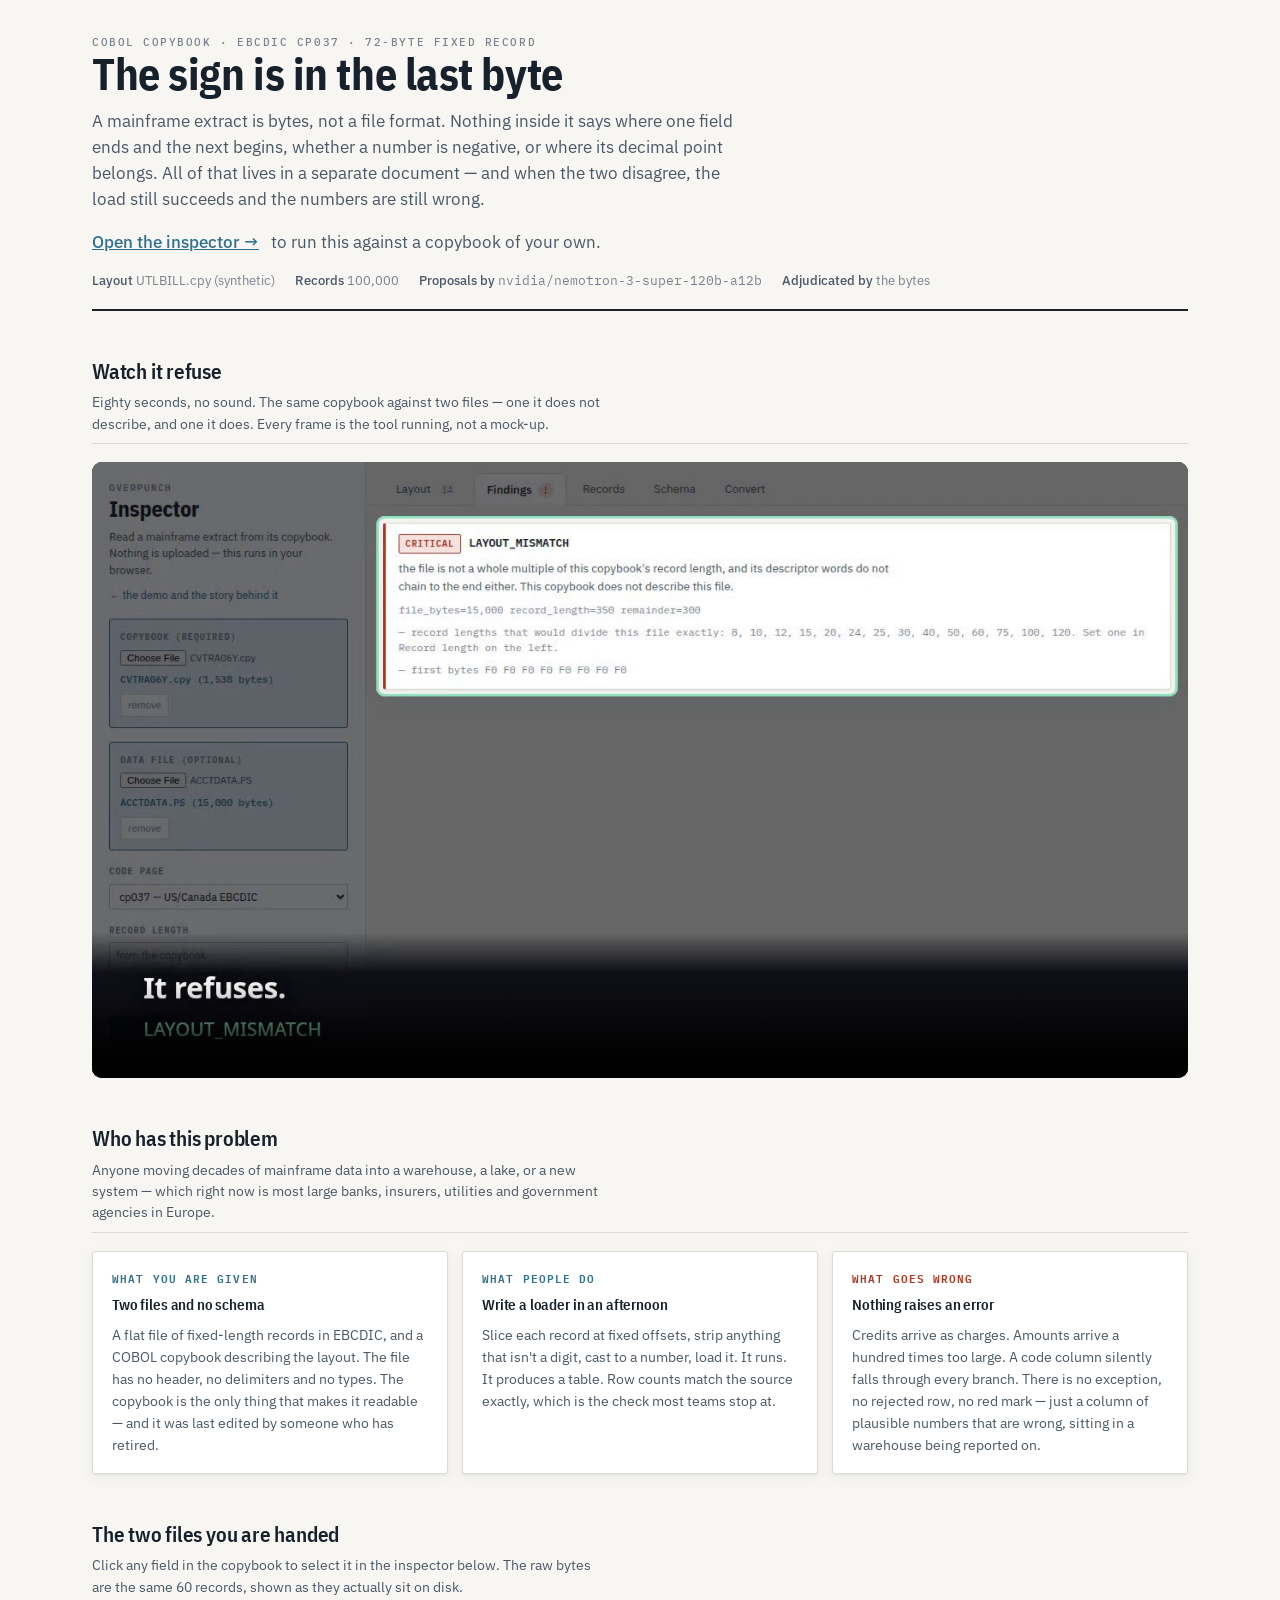
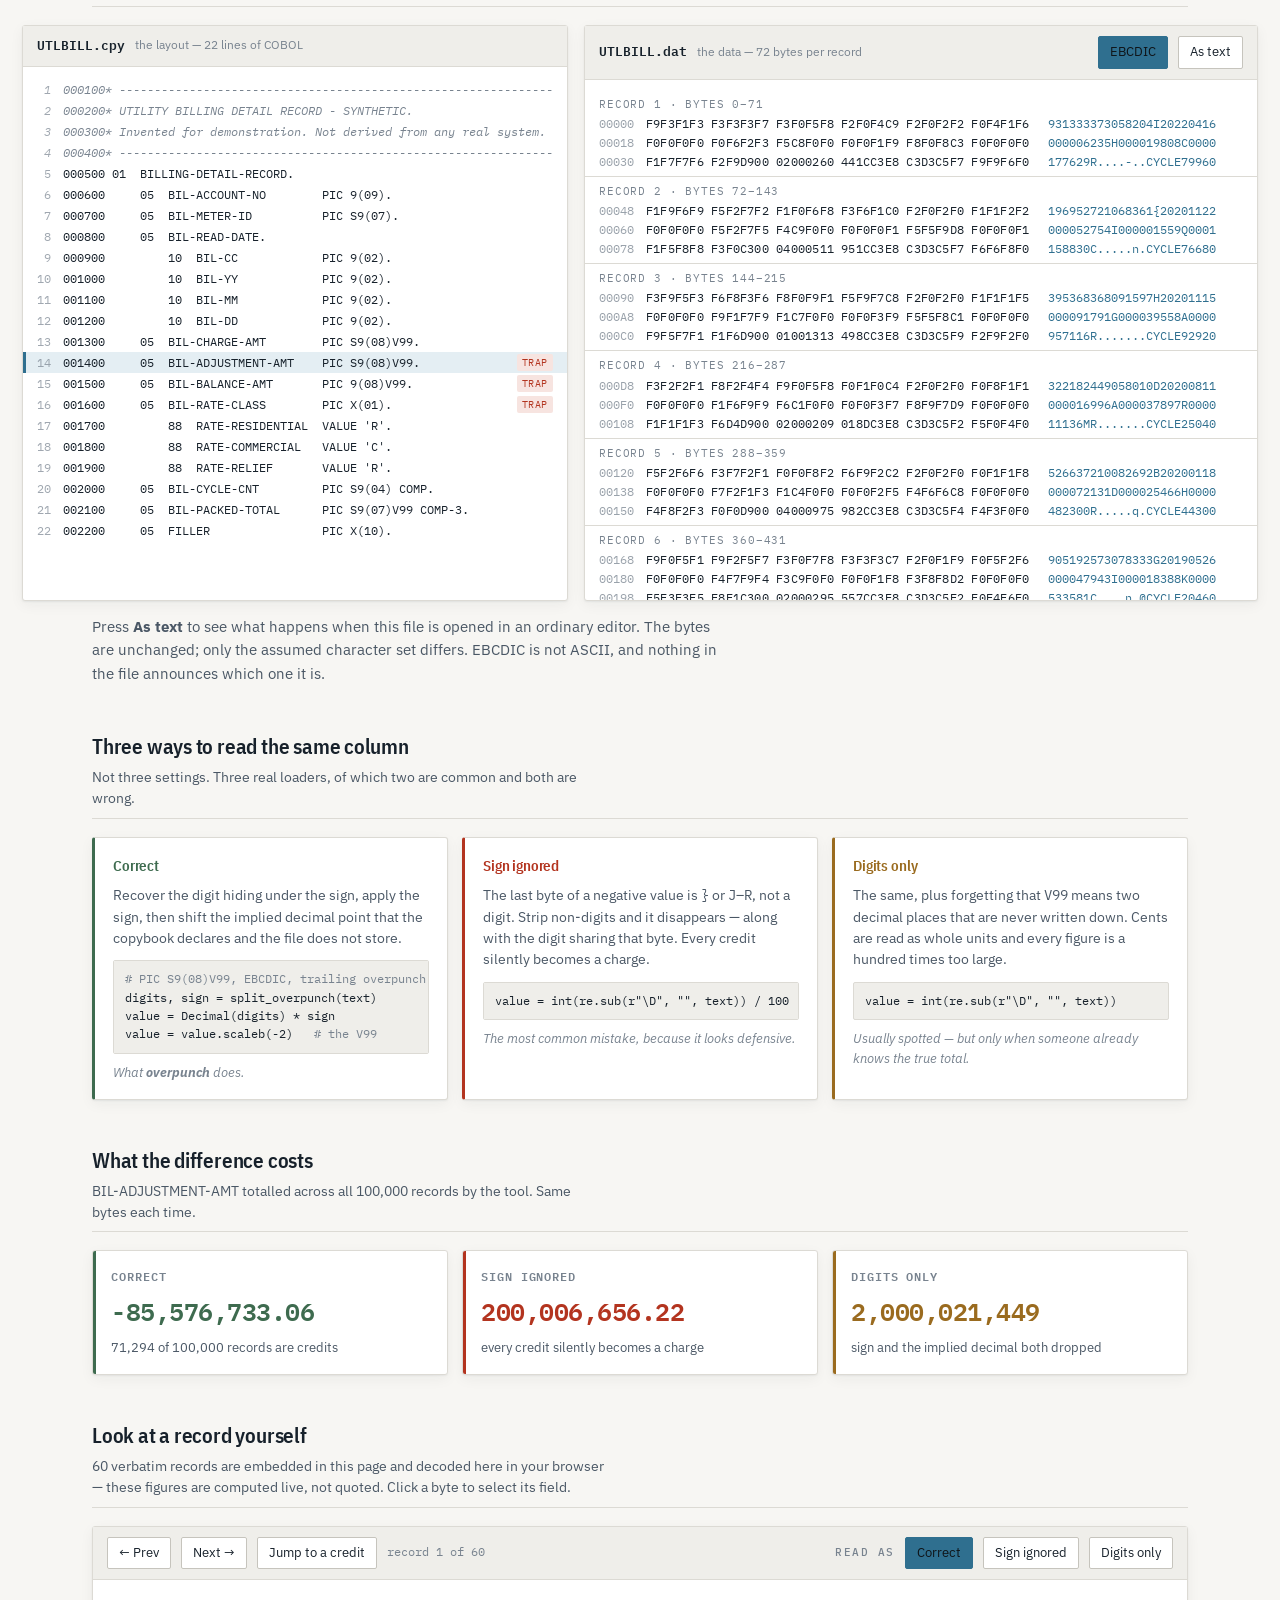
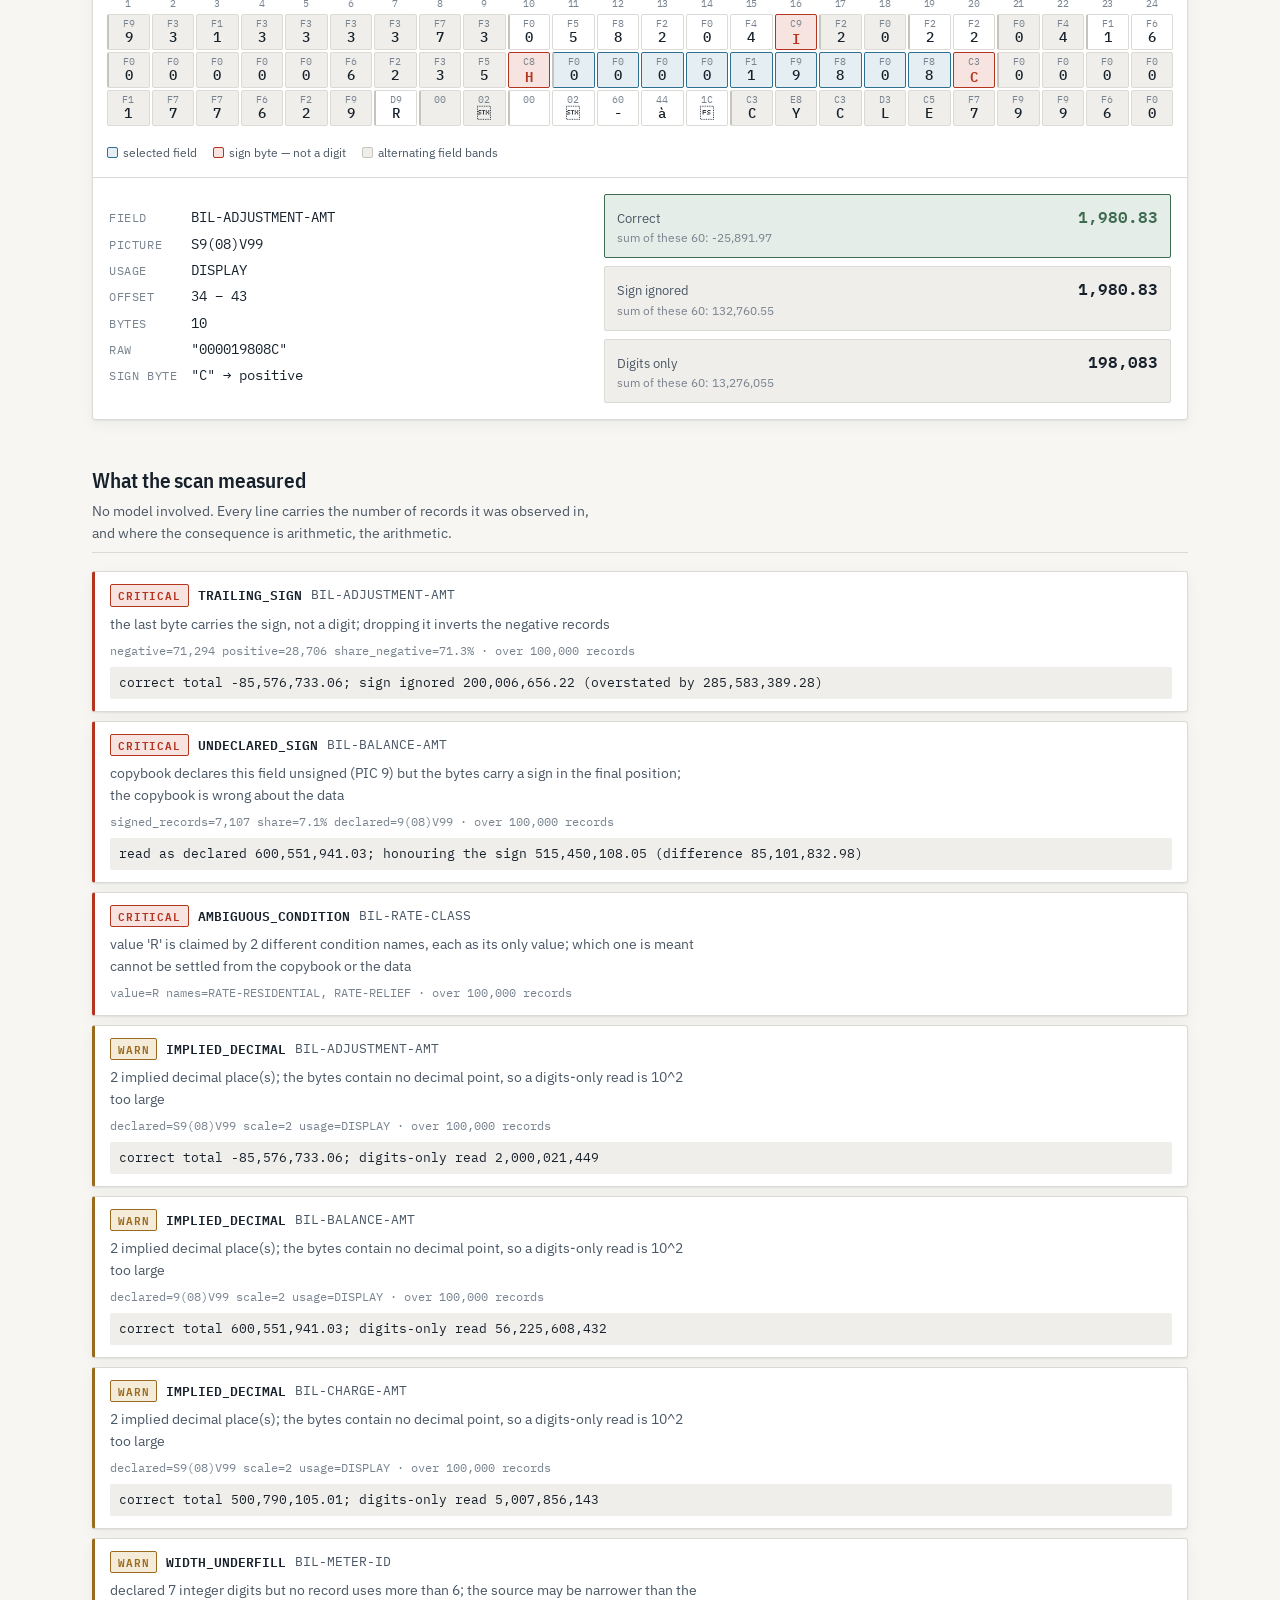
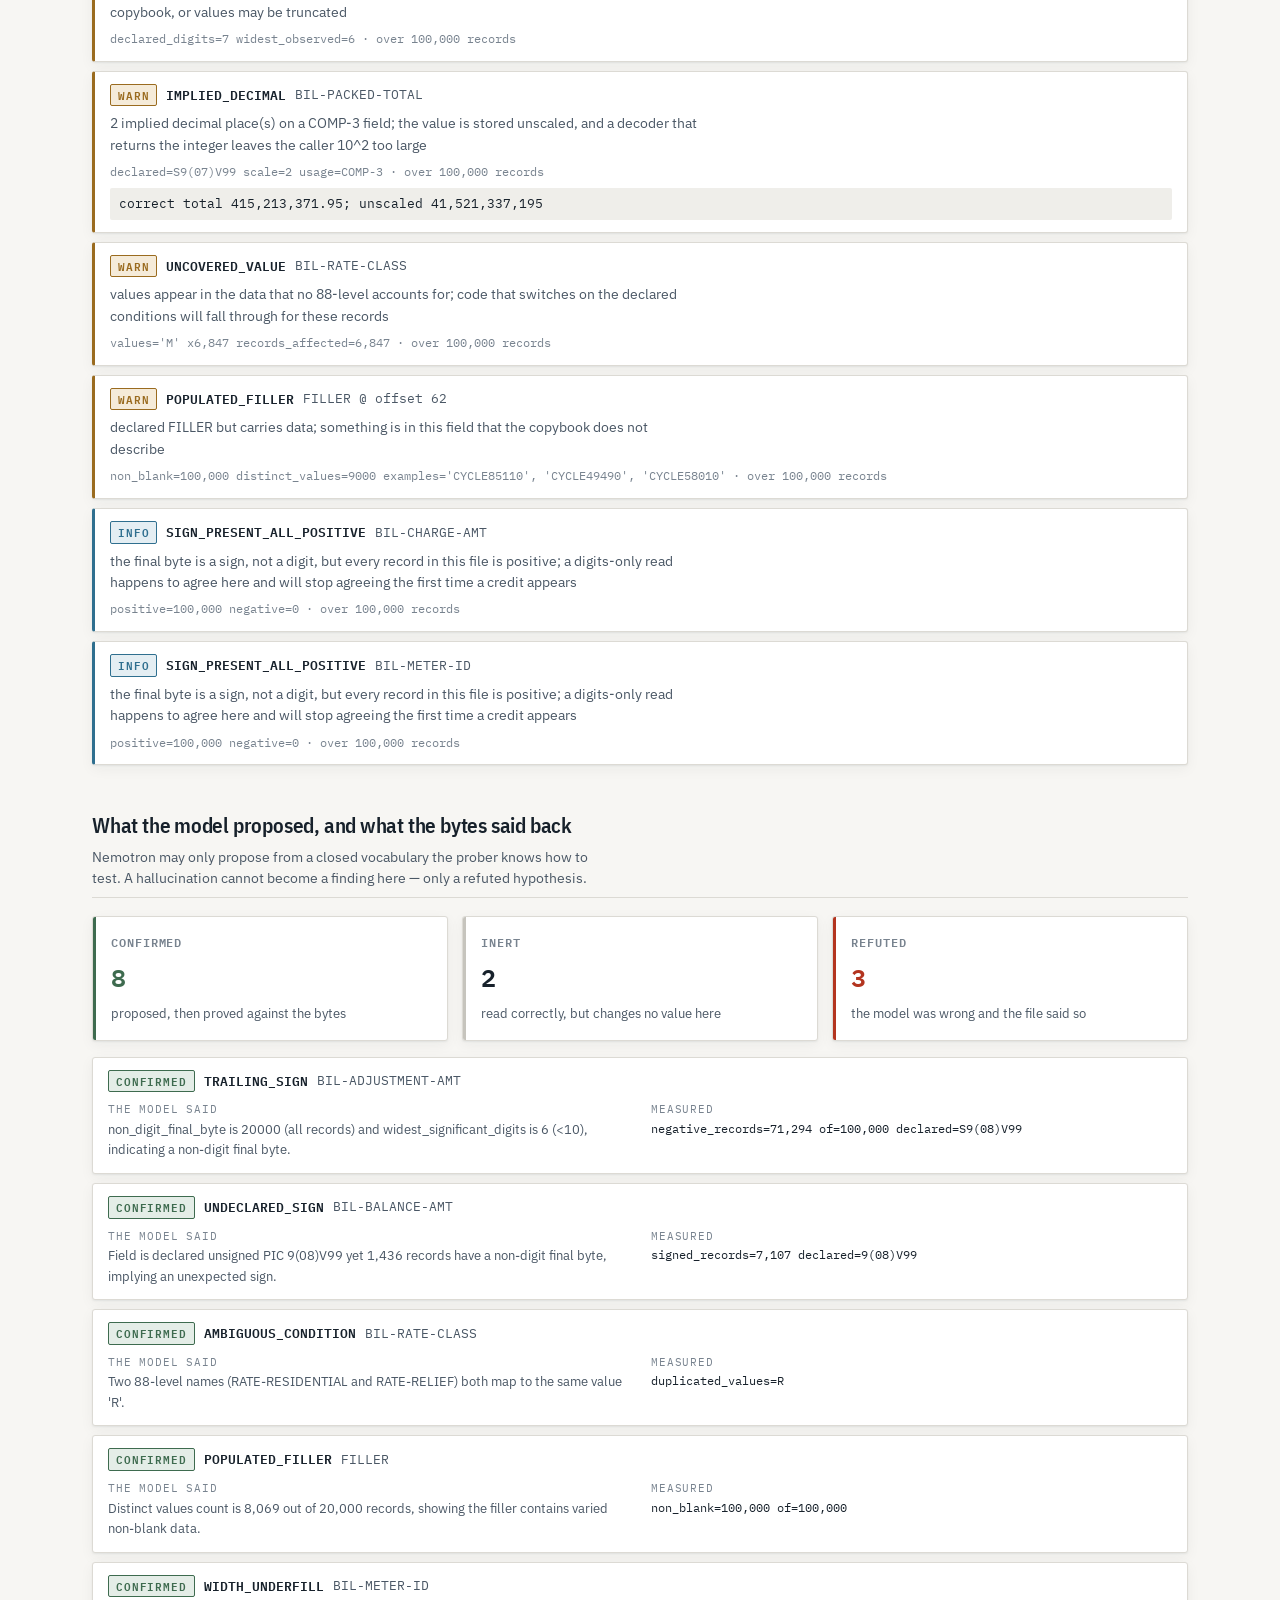
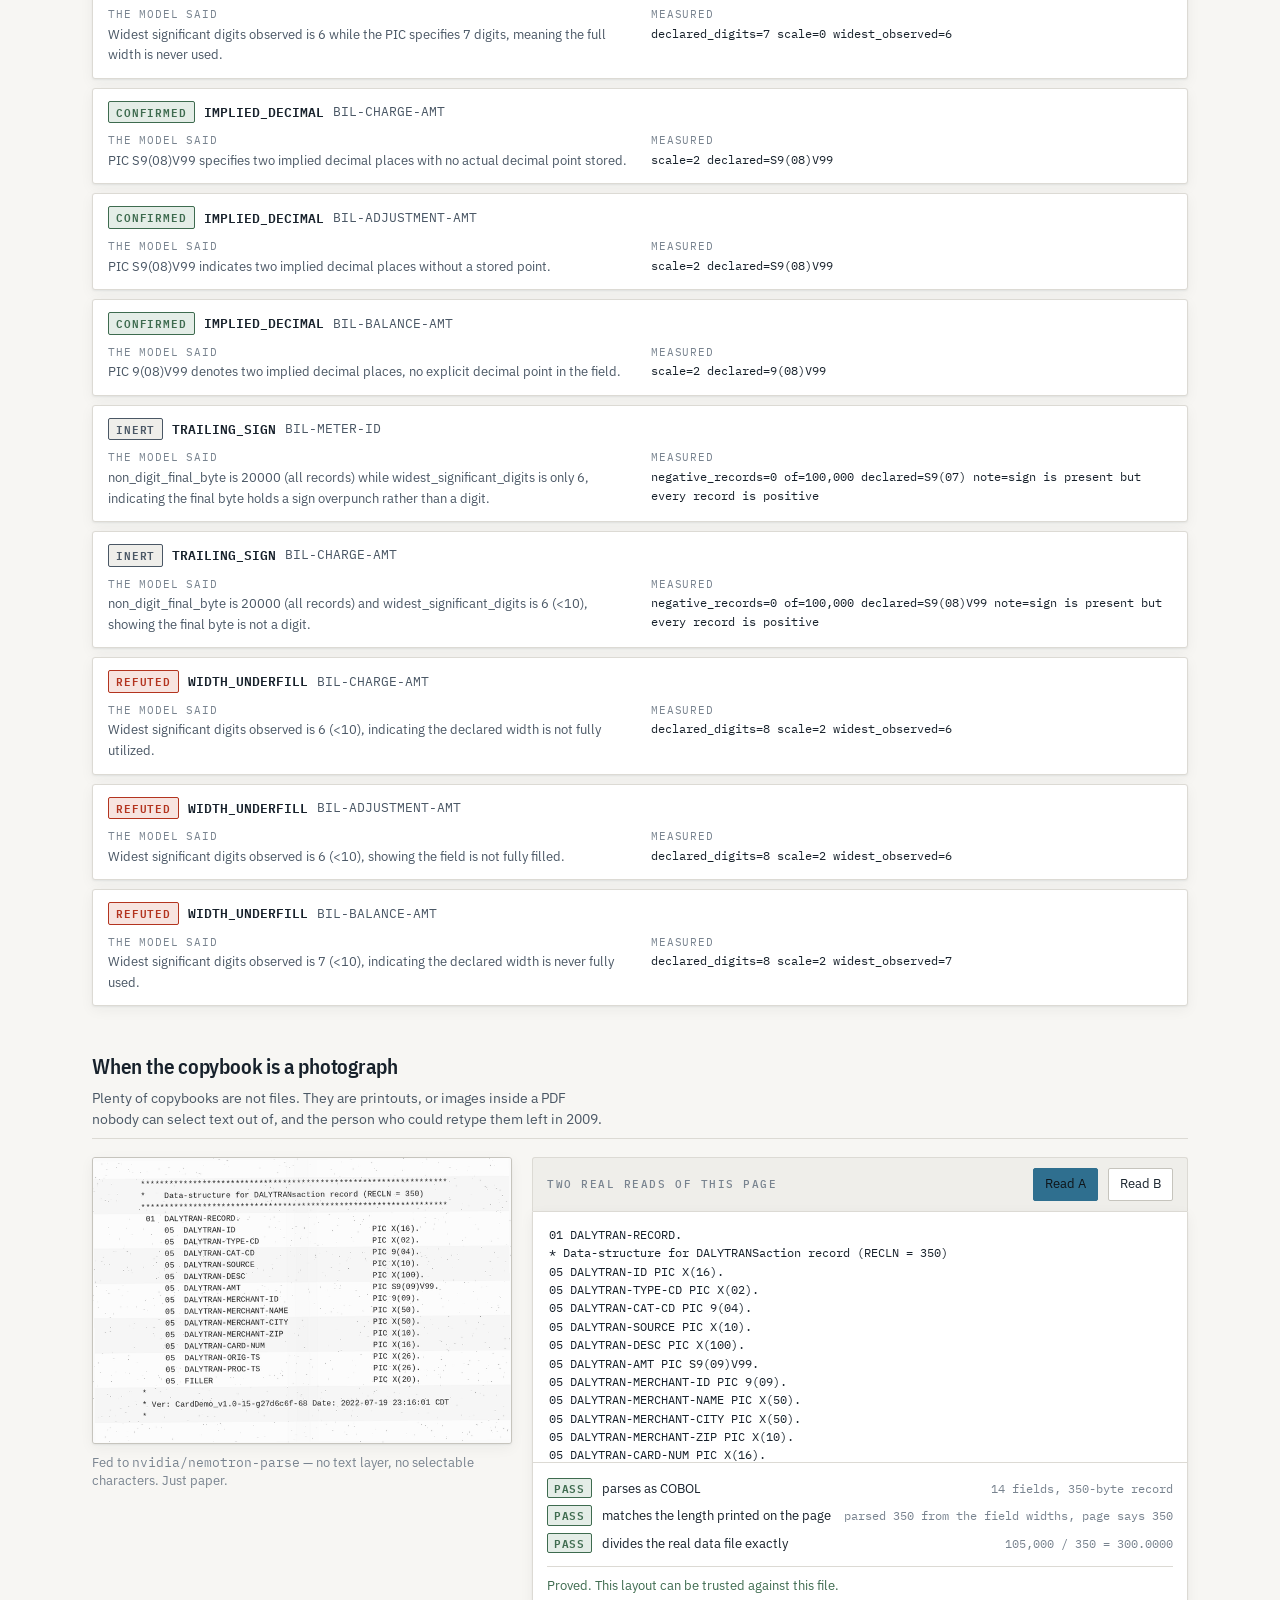
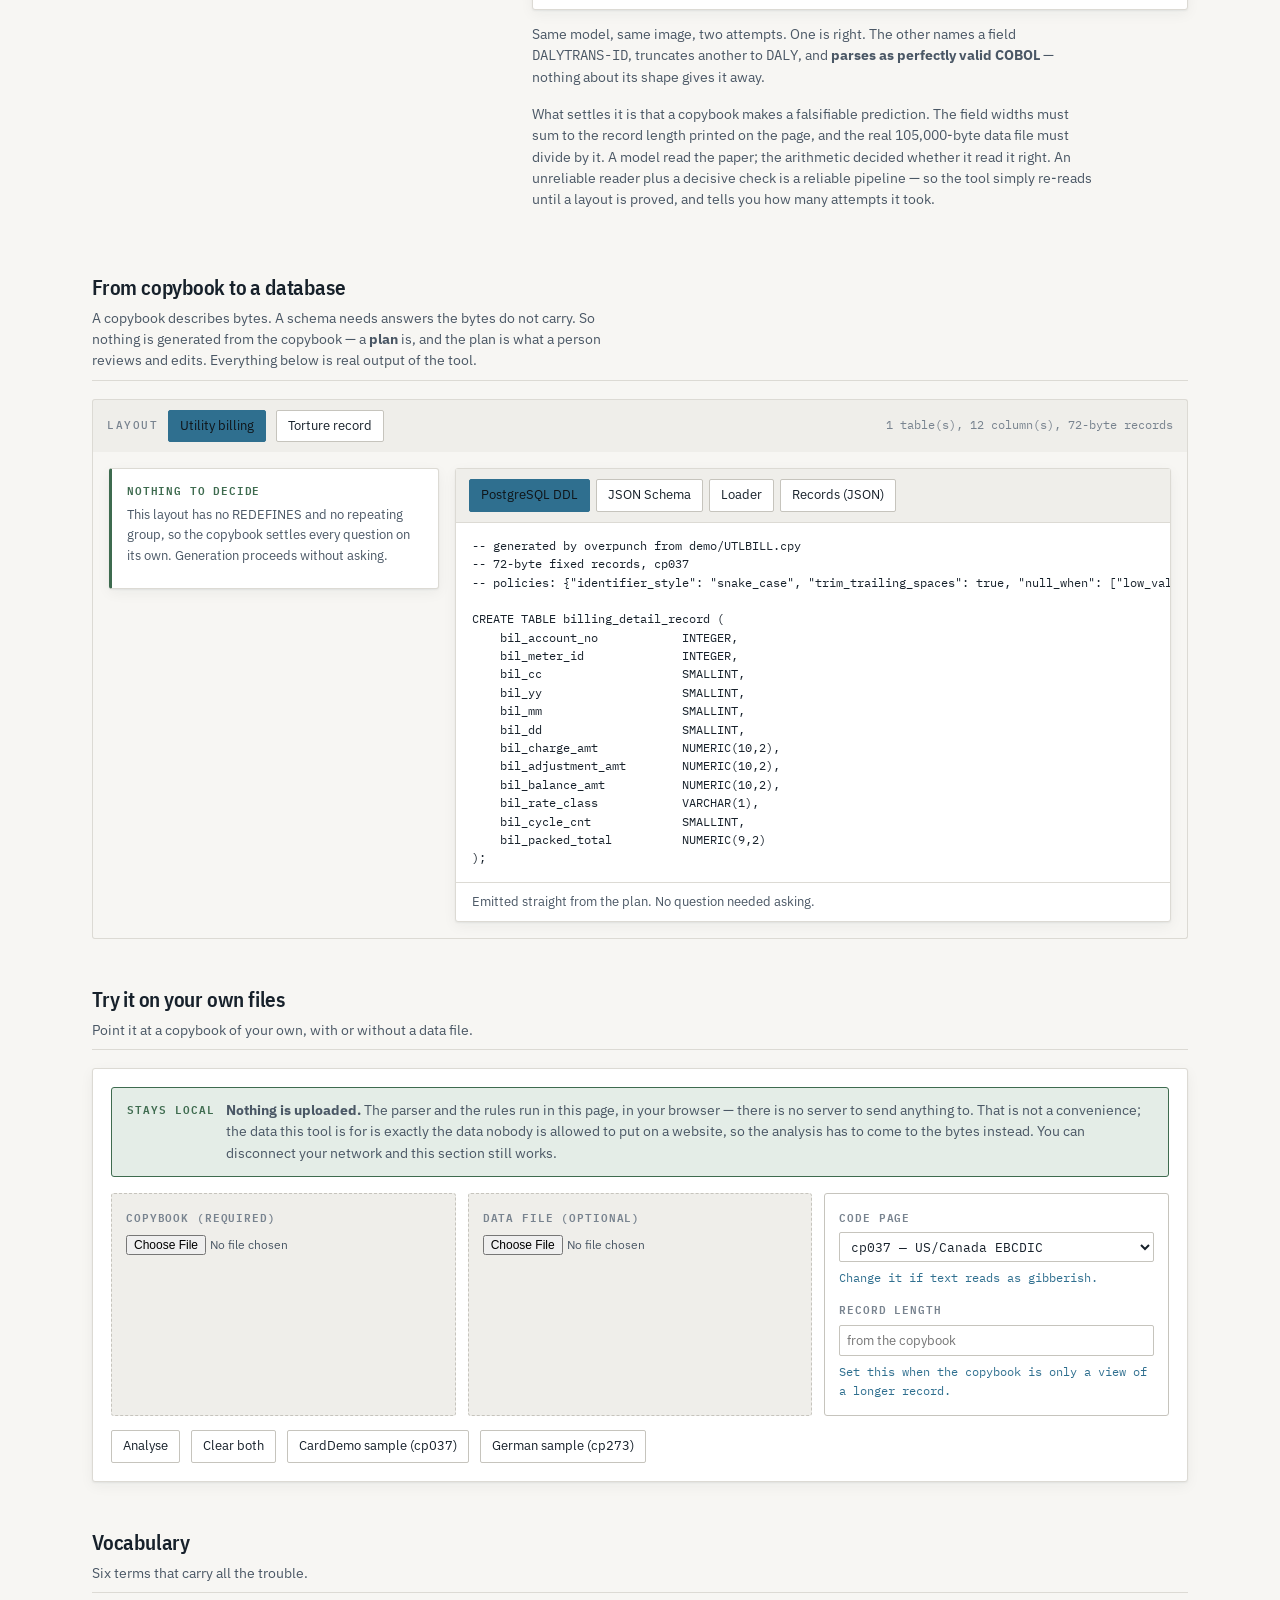
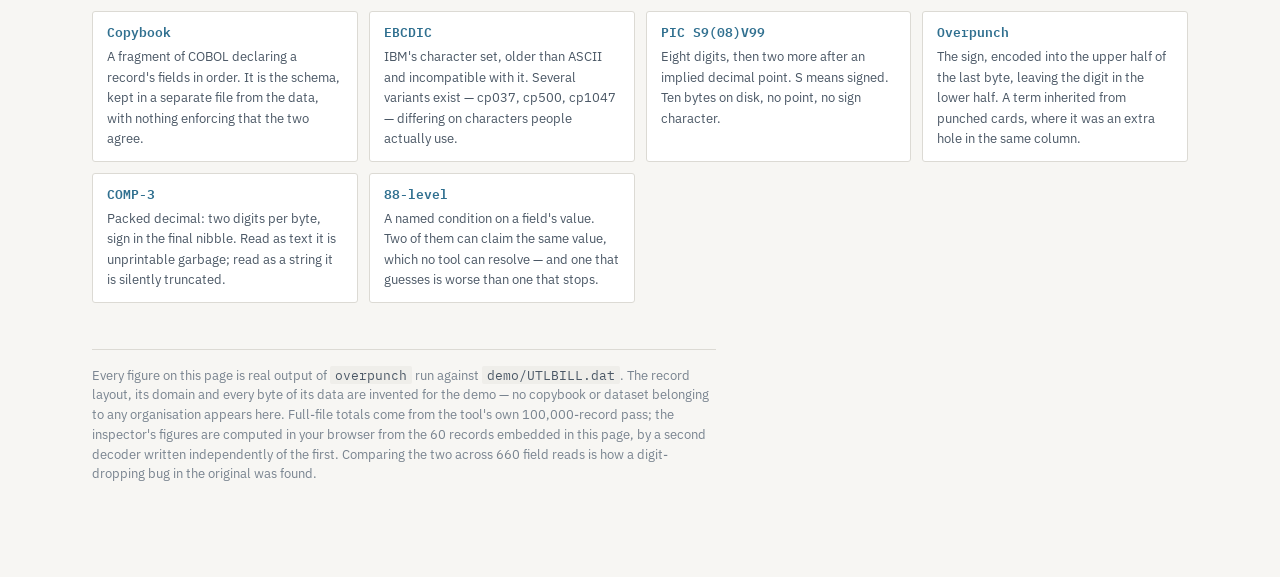
==== commit 485a900c: "demo video: on the page, in the README, and reproducible An 80-second silent walkthrough with captio" ====
--- a/docs/index.html
+++ b/docs/index.html
@@ -334,6 +334,17 @@
 </header>
 
 <section>
+  <div class="shead"><div><h2>Watch it refuse</h2>
+  <p>Eighty seconds, no sound. The same copybook against two files &mdash; one it does not
+  describe, and one it does. Every frame is the tool running, not a mock-up.</p></div></div>
+  <video controls preload="metadata" poster="./overpunch-demo-poster.jpg"
+         style="width:100%;display:block;border-radius:10px;background:#0b0d11">
+    <source src="./overpunch-demo.mp4" type="video/mp4">
+    <a href="./overpunch-demo.mp4">Download the demo video</a>.
+  </video>
+</section>
+
+<section>
   <div class="shead"><div><h2>Who has this problem</h2>
   <p>Anyone moving decades of mainframe data into a warehouse, a lake, or a new system —
   which right now is most large banks, insurers, utilities and government agencies in Europe.</p></div></div>
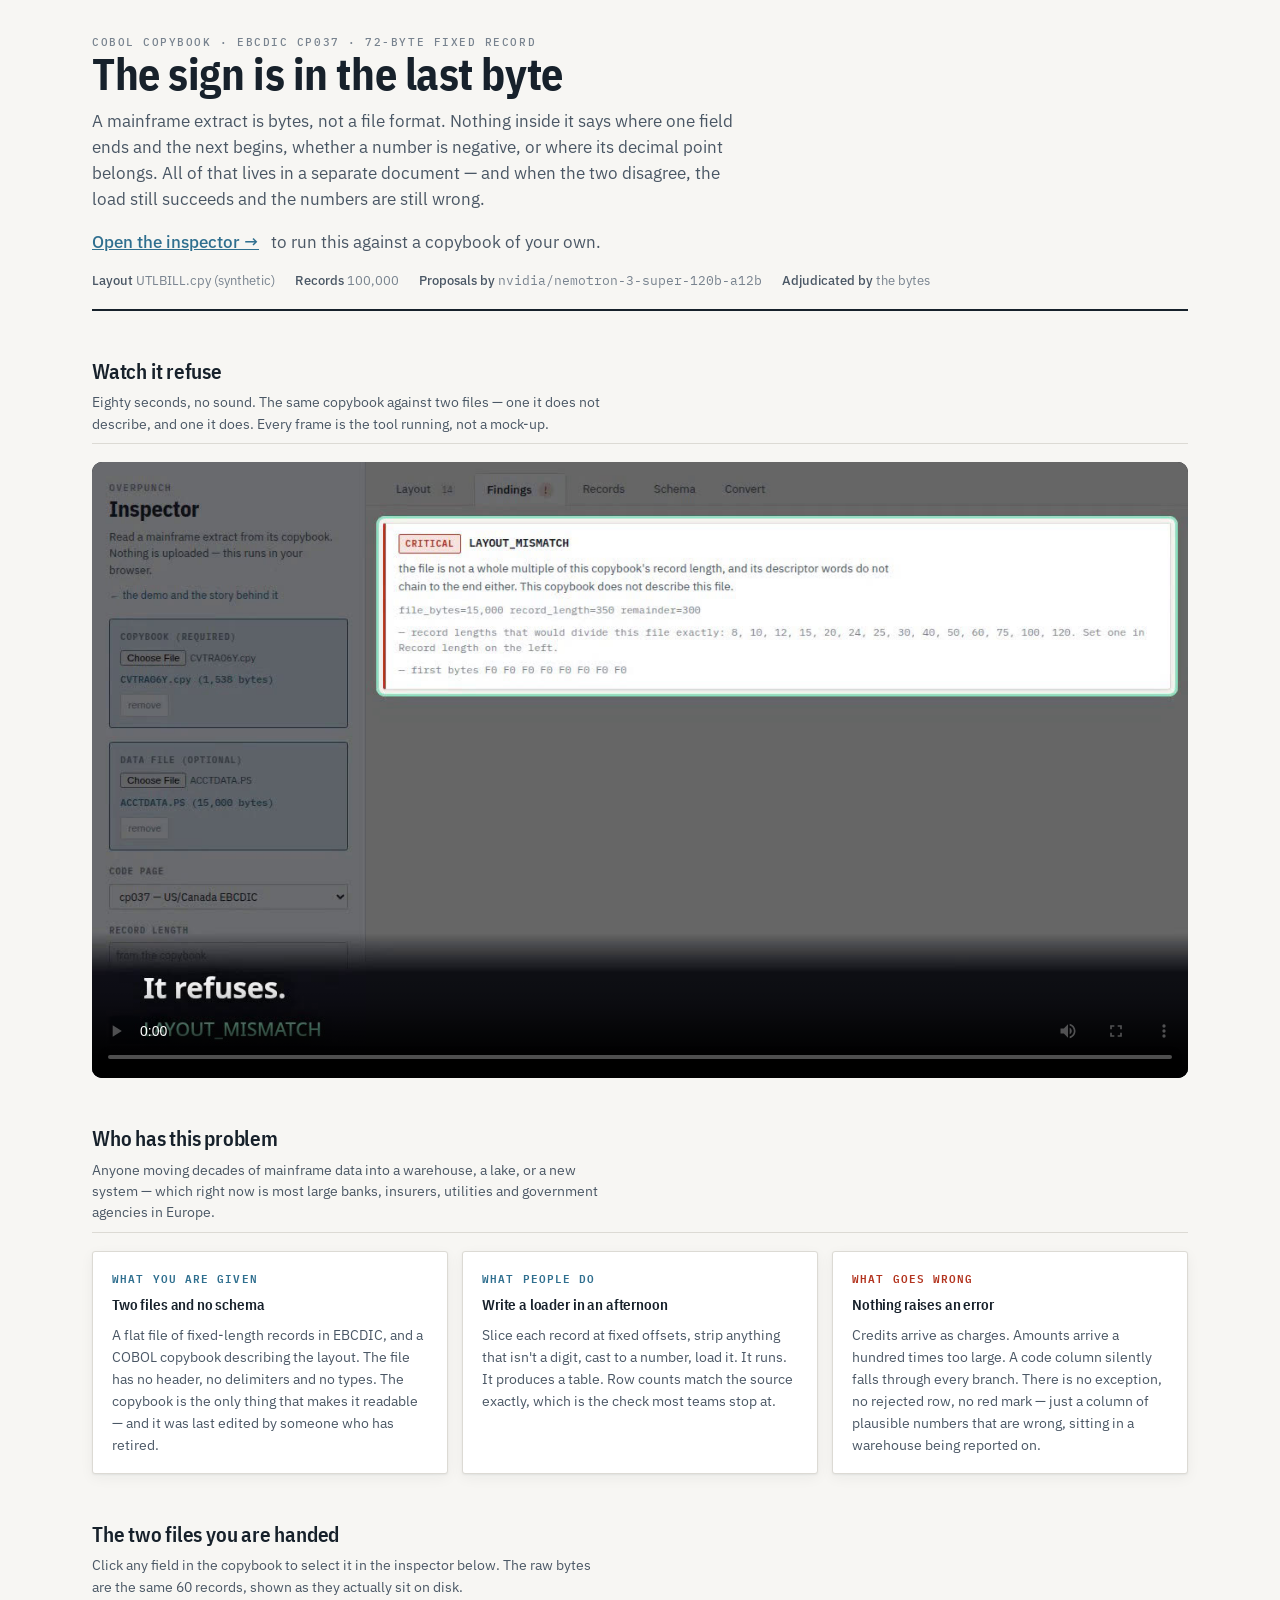
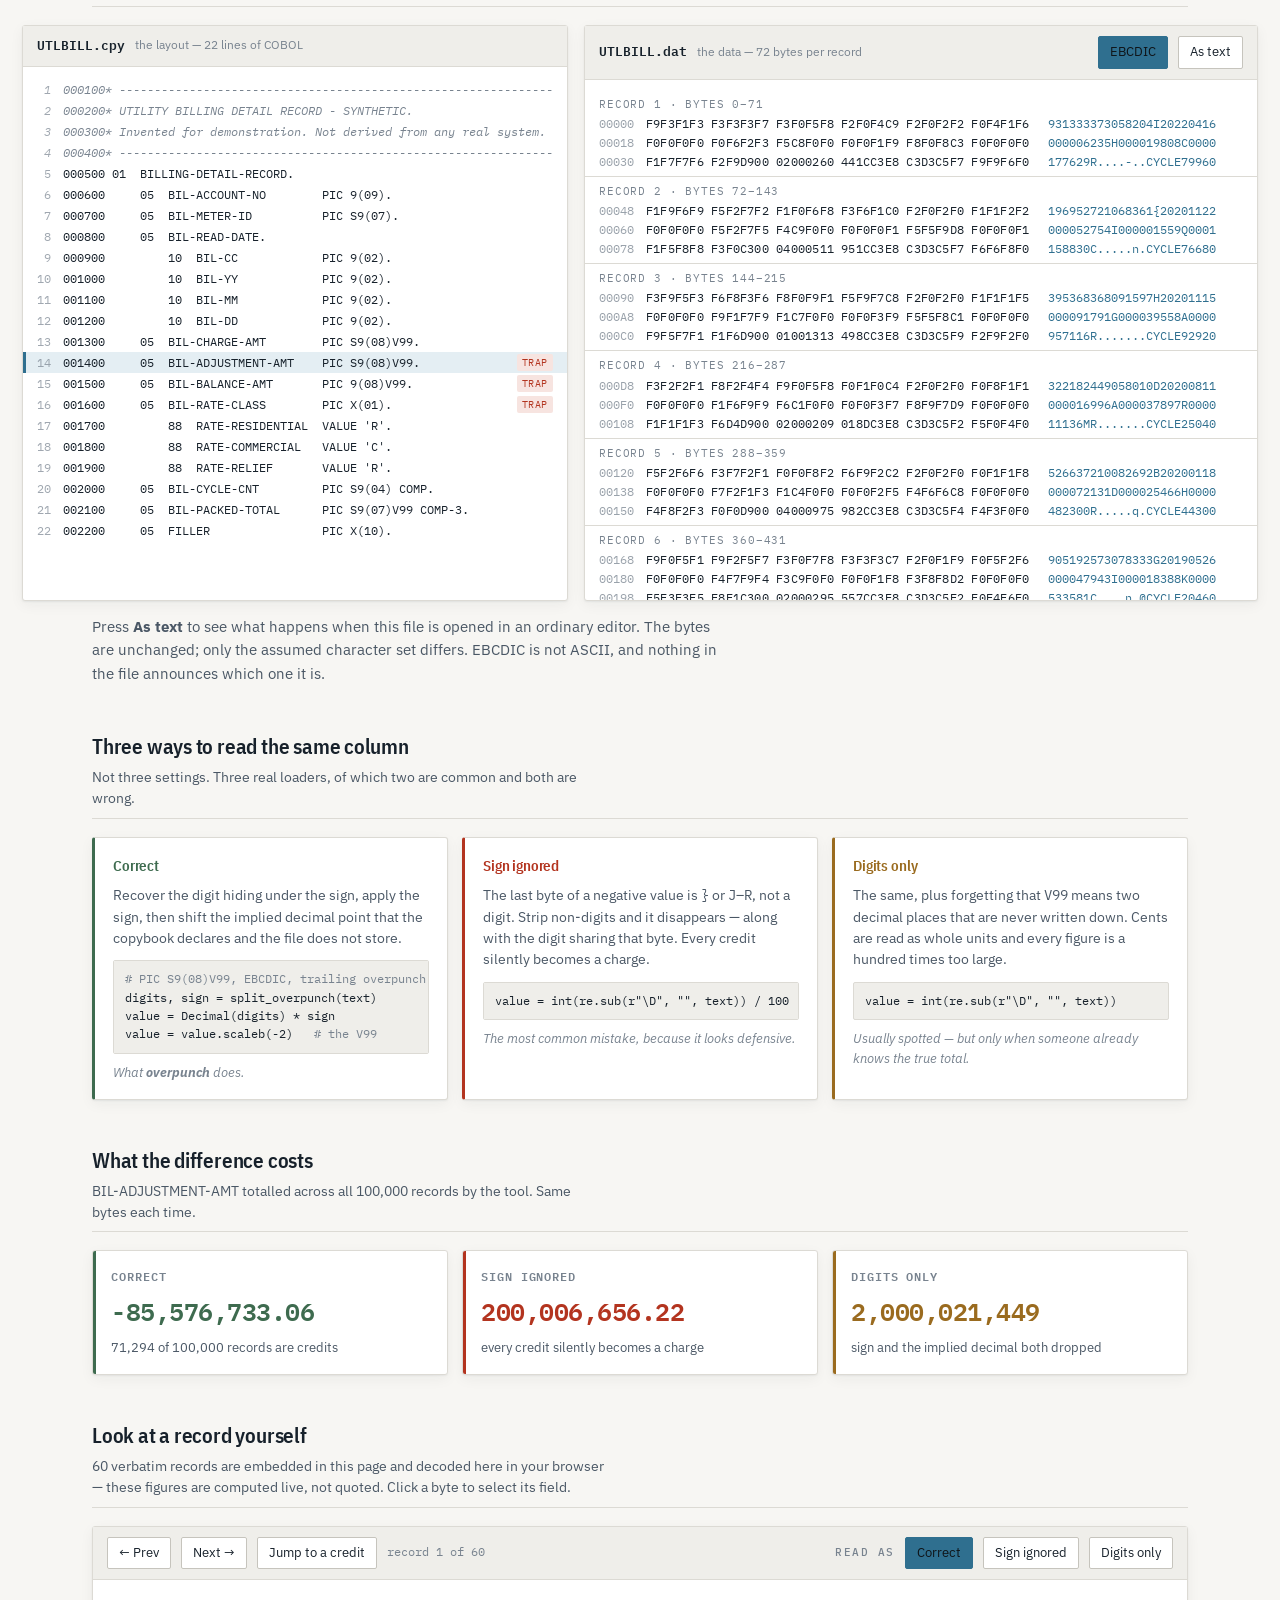
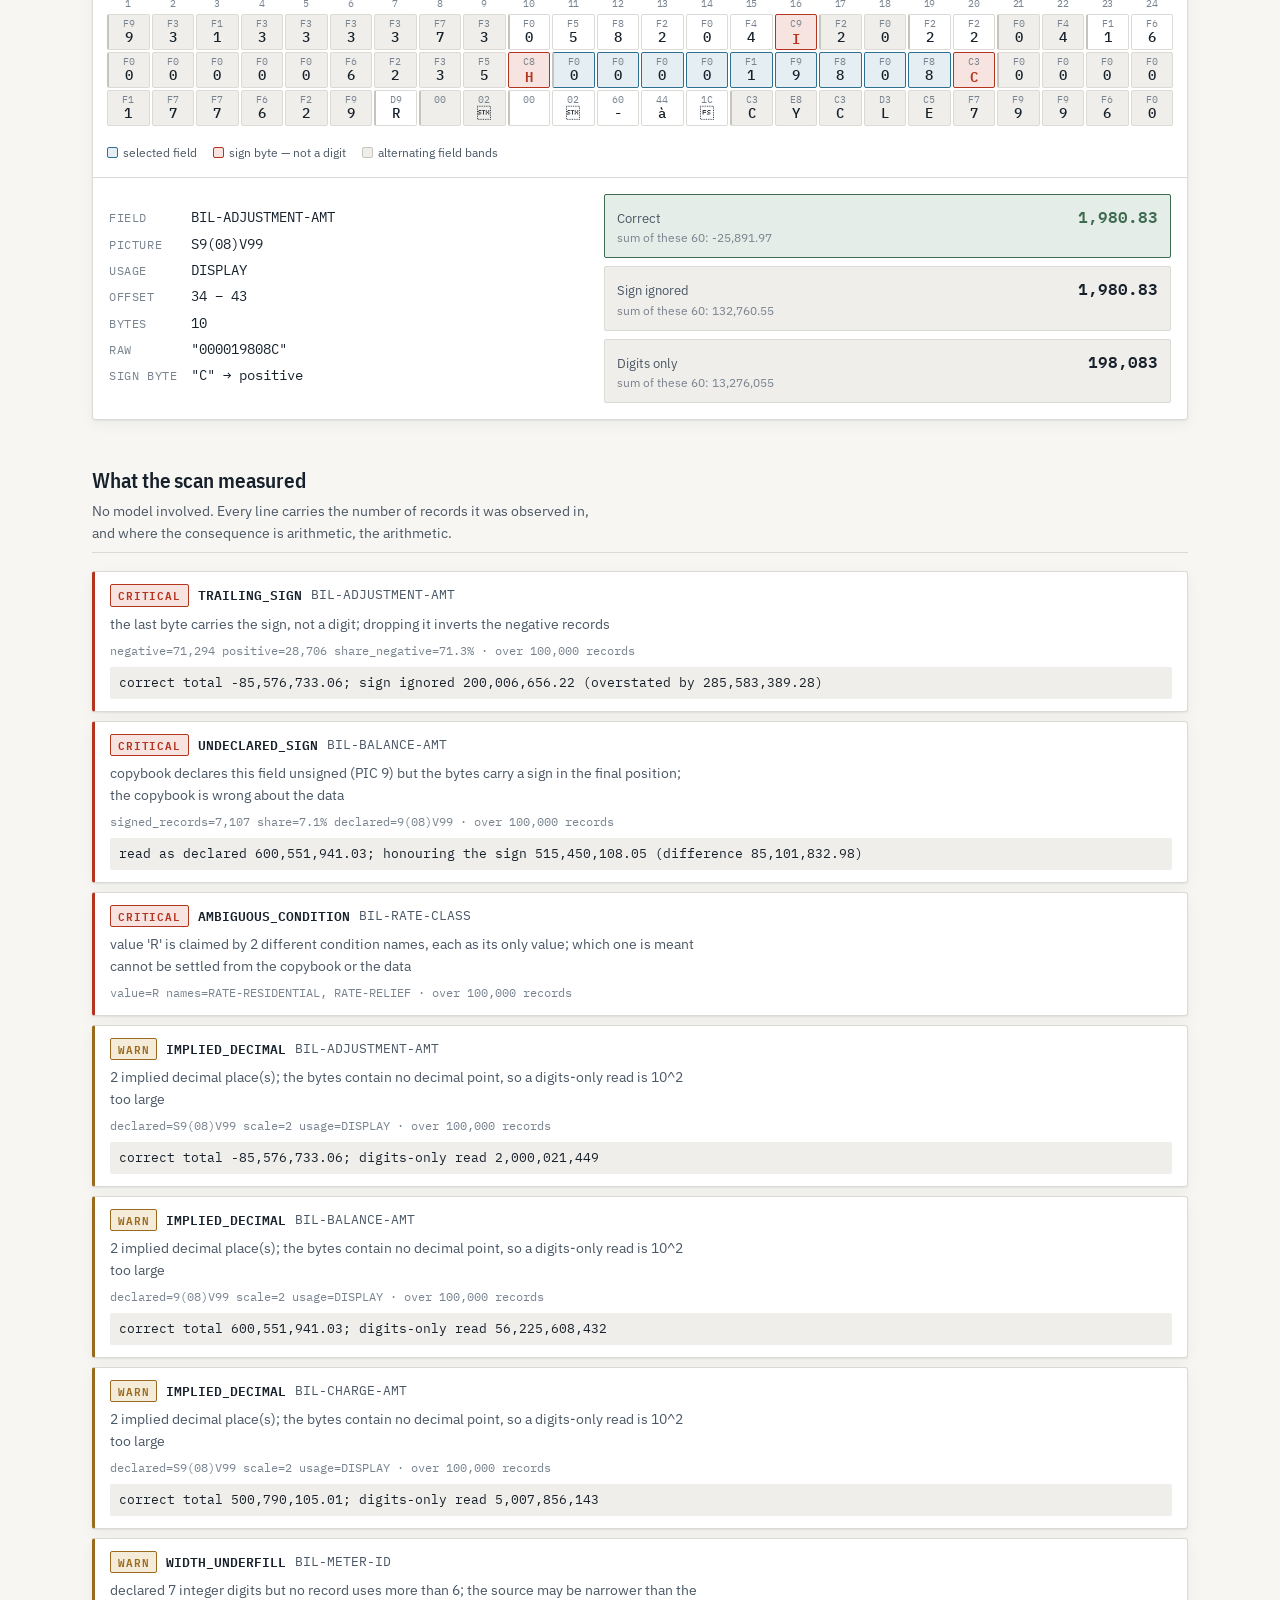
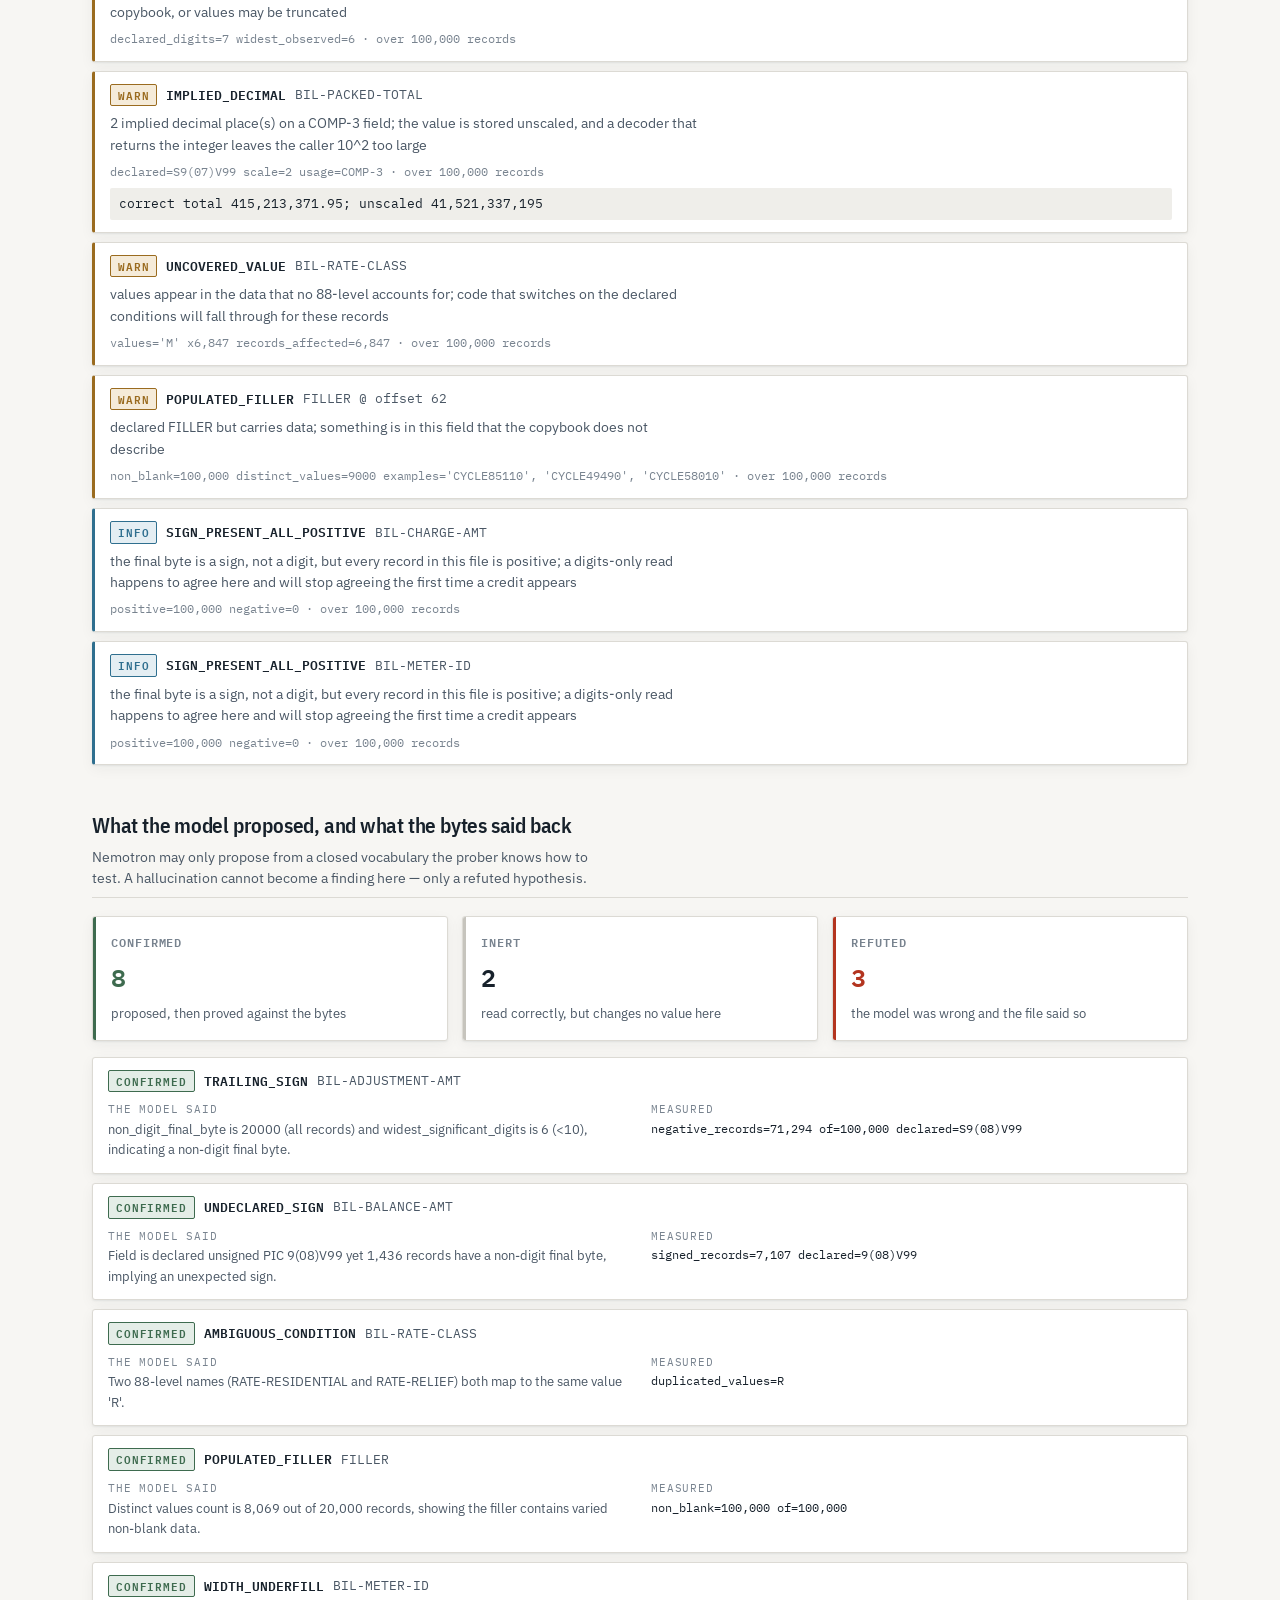
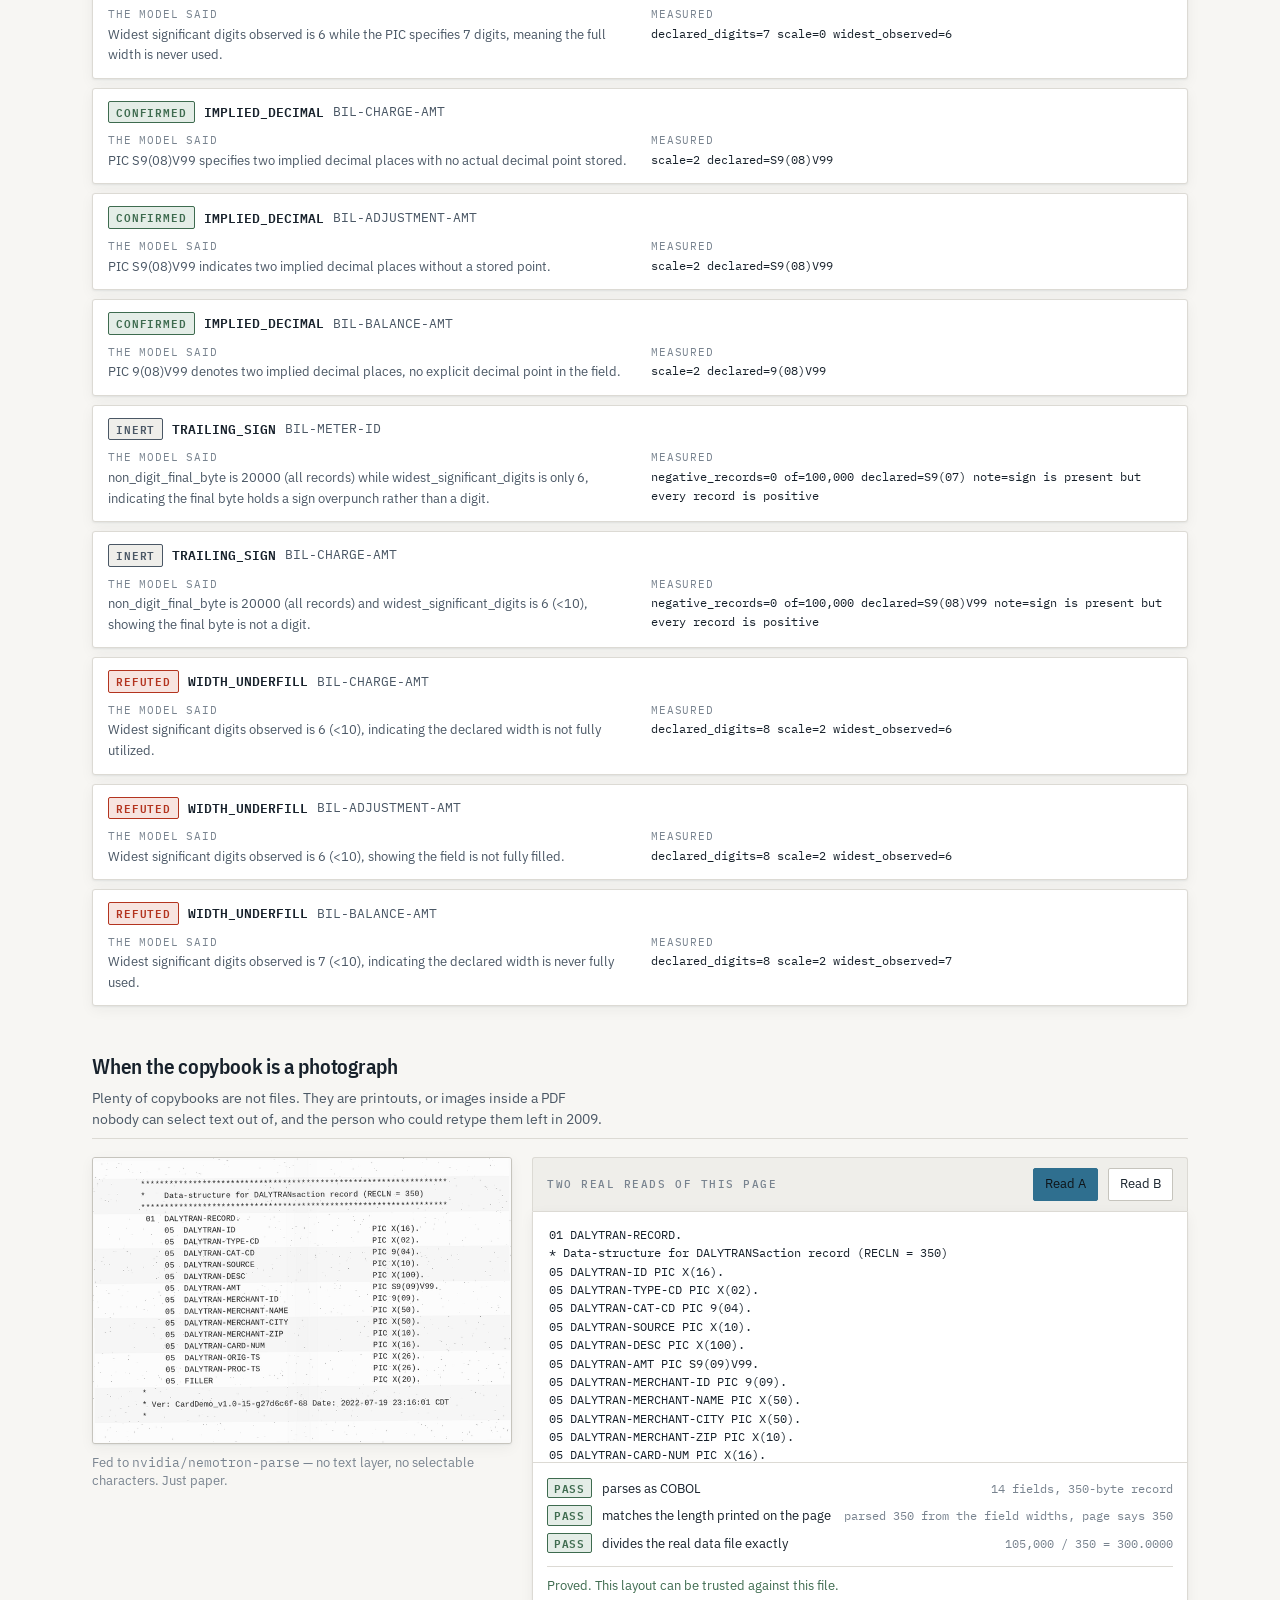
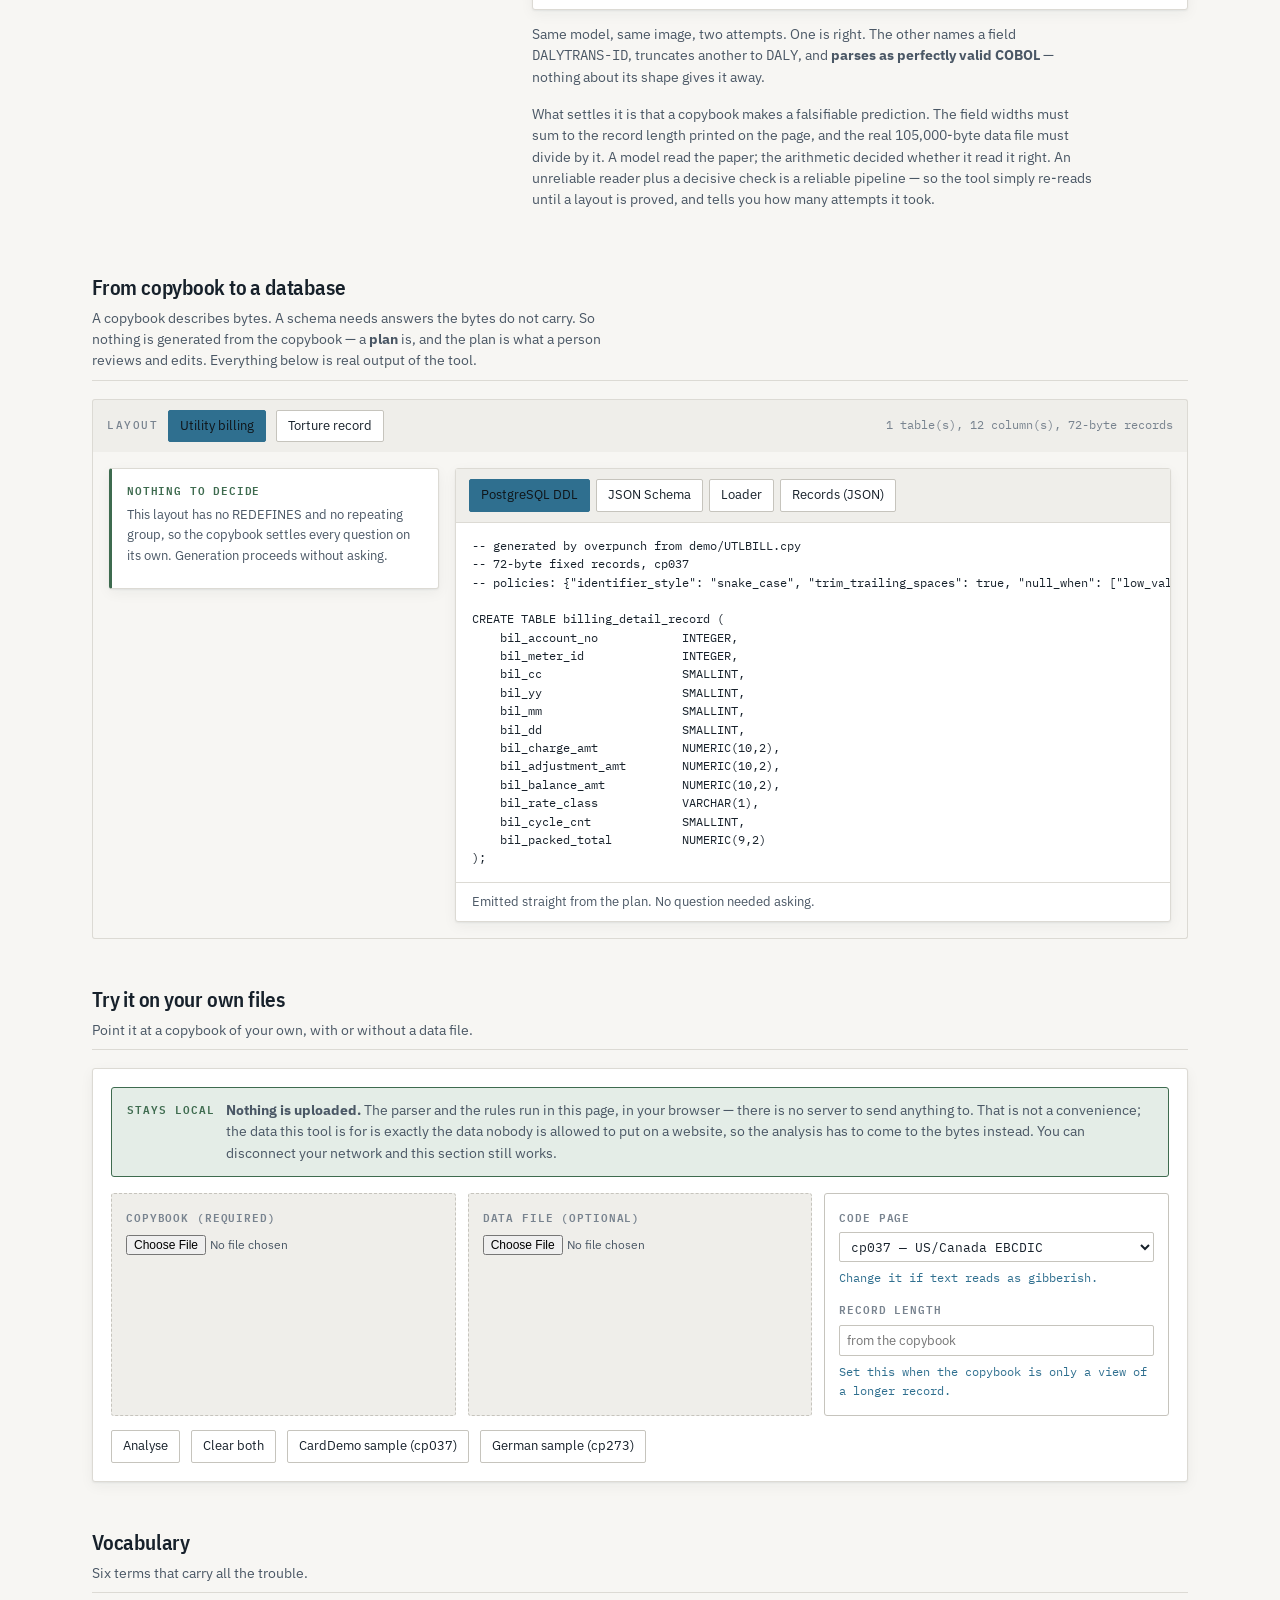
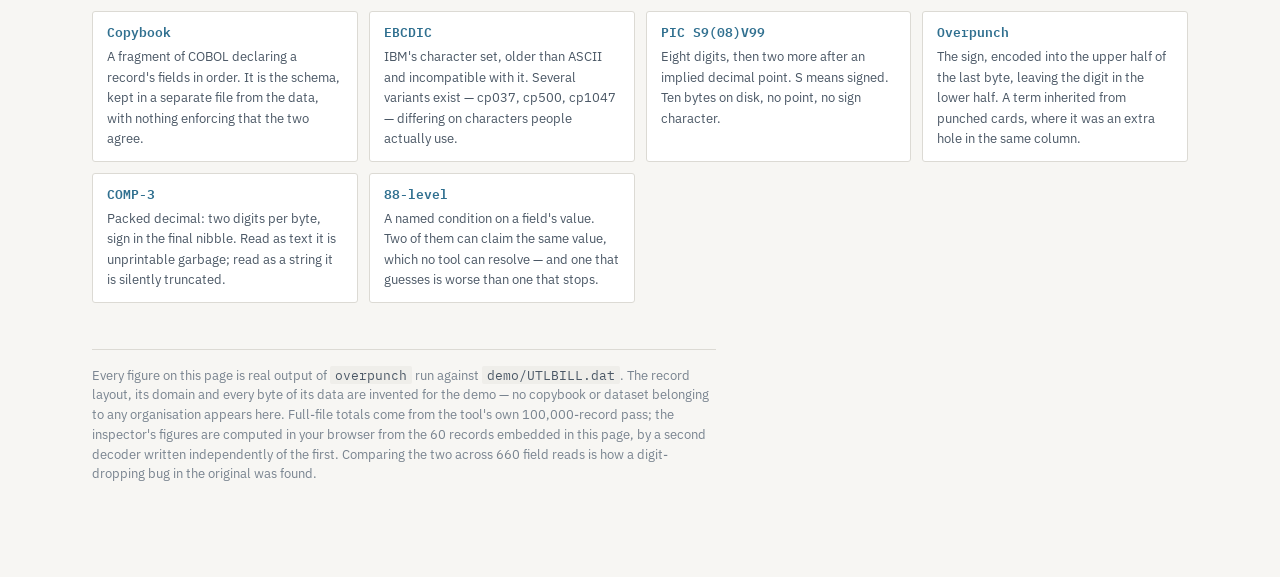
==== commit 8bfd3a9d: "Read the ASCII-native zoned sign, and refuse the byte you cannot read A reader of the LinkedIn post " ====
--- a/docs/index.html
+++ b/docs/index.html
@@ -963,6 +963,10 @@
 var SIGN_CHARS = {};
 "{ABCDEFGHI}JKLMNOPQR+-".split("").forEach(function(c){ SIGN_CHARS[c] = true; });
 
+/* ...and these are how a mainframe says "no value". Trailing spaces are
+   ordinary in a numeric field, so the unknown-byte rule has to exempt them. */
+var PADDING = {"\u0000": true, " ": true, "\u00ff": true};
+
 function setTable(t){ CP037 = t; }
 
 function text(bytes, off, len){
@@ -978,7 +982,14 @@
   i = POS.indexOf(last); if(i>=0) return {d:t.slice(0,-1)+i, s:1};
   return {d:t, s:1};
 }
-function digitsOf(s){ return (s.replace(/[^0-9]/g,"") || "0"); }
+/* Two of these, deliberately. Arithmetic needs a "0" when a field holds no
+   digits at all; the STATISTICS must not, because a field of undecodable bytes
+   is unreadable, not zero. Sharing the fallback made every record of an
+   ASCII-native file read as EBCDIC count as all-zero, and the browser reported
+   NEVER_POPULATED on a column that is populated in all 60 records while the
+   Python said nothing. Found by adding that file to the cross-check corpus. */
+function digitsRaw(s){ return s.replace(/[^0-9]/g,""); }
+function digitsOf(s){ return digitsRaw(s) || "0"; }
 
 /* Low-values and spaces are how a mainframe says "no value". str.trim() does
    not remove 0x00, so a column left entirely unset looked populated. */
@@ -1017,6 +1028,24 @@
   return null;
 }
 
+/* Micro Focus, ACUCOBOL and the other PC COBOLs never translate from EBCDIC:
+   they write ASCII digits and fold the sign in by setting 0x40 in the zone, so
+   -123.45 ends in 0x75 ('u'). That is a THIRD convention, not a variant of the
+   mainframe's 0xD5 nor of the '}' a translated file leaves behind, and only the
+   code page says which is in play - hence isAsciiPage rather than trying it
+   opportunistically, which on EBCDIC data would invent negatives.
+
+   The positive form is a plain digit and so indistinguishable from an unsigned
+   field: it is used for the VALUE, but only the negative form is counted as a
+   sign byte, or every ASCII numeric column would report as signed. */
+function isAsciiPage(){ return CP037 && CP037.charAt(0x30) === "0"; }
+
+function asciiZoneSign(byte){
+  if(byte >= 0x70 && byte <= 0x79) return {s: -1, d: String(byte - 0x70)};
+  if(byte >= 0x30 && byte <= 0x39) return {s:  1, d: String(byte - 0x30)};
+  return null;
+}
+
 function fieldLen(f){ return COBOL.size(f) * f.occurs; }
 
 function inAnyRange(value, f){
@@ -1088,7 +1117,12 @@
   }
   if(f.usage !== "DISPLAY") return;
 
-  var zoned = zoneSign(bytes[off + f.offset + len - 1]);
+  var lastByte = bytes[off + f.offset + len - 1];
+  var zoned = zoneSign(lastByte);
+  if(!zoned && isAsciiPage()){
+    var az = asciiZoneSign(lastByte);
+    if(az && az.s < 0) zoned = az;
+  }
   var last = t.length ? t.charAt(t.length-1) : "";
   if(zoned){
     st.nonDigitLast++;
@@ -1097,9 +1131,17 @@
     st.nonDigitLast++;
     var sp = splitSign(t);
     if(sp.s < 0) st.negative++; else st.positive++;
+  } else if(last && !/[0-9]/.test(last) && !PADDING[last]){
+    /* neither a digit, nor any sign convention this decoder knows, nor the
+       padding of an unset field. Reading it as digits drops the last one
+       silently - which is how the ASCII-native convention went unnoticed. */
+    st.unknownSign++;
+    var hex = "0x" + (lastByte < 16 ? "0" : "") + lastByte.toString(16).toUpperCase();
+    if(Object.keys(st.unknownSignBytes).length < 32)
+      st.unknownSignBytes[hex] = (st.unknownSignBytes[hex] || 0) + 1;
   }
   var sp2 = zoned ? {d: t.slice(0,-1) + zoned.d, s: zoned.s} : splitSign(t);
-  var d = digitsOf(sp2.d);
+  var d = digitsRaw(sp2.d);
   if(!t.trim()) st.blank++;
   if(isUnset(t)) st.unset++;
   if(d && /^0+$/.test(d)) st.allZero++;
@@ -1150,7 +1192,8 @@
   layout.fields.forEach(function(f){
     stats[f.name] = {examined:0, blank:0, unset:0, allZero:0, nonDigitLast:0, negative:0,
                      positive:0, widest:0, distinct:{}, undecodable:0,
-                     invalidPacked:0, sumCorrect:0, sumAbs:0, sumNaive:0, sumForced:0};
+                     invalidPacked:0, unknownSign:0, unknownSignBytes:{},
+                     sumCorrect:0, sumAbs:0, sumNaive:0, sumForced:0};
   });
   for(var r = 0; r < n; r++){
     var off = offsets[r];
@@ -1226,6 +1269,19 @@
                   unset:st.unset.toLocaleString(), of:st.examined.toLocaleString()},
         records:st.examined});
     }
+    if(p && p.numeric && f.usage === "DISPLAY" && st.unknownSign){
+      var seen = Object.keys(st.unknownSignBytes).sort(function(a,b){
+        return st.unknownSignBytes[b] - st.unknownSignBytes[a]; }).slice(0,4);
+      out.push({code:"UNKNOWN_SIGN_BYTE", severity:"critical", field:f.name,
+        claim:"the final byte is neither a digit, nor any sign convention this decoder implements, nor the padding of an unset field; reading it as digits silently drops the last one",
+        evidence:{records:st.unknownSign.toLocaleString(),
+                  share:pct(st.unknownSign, st.examined),
+                  bytes:seen.map(function(b){
+                    return b + " x" + st.unknownSignBytes[b].toLocaleString(); }).join(", ")},
+        records:st.examined,
+        impact:"the code page or the sign convention is wrong; an ASCII-native zoned file read as EBCDIC lands here"});
+    }
+
     if(st.invalidPacked){
       out.push({code:"INVALID_PACKED", severity:"critical", field:f.name,
         claim:"declared COMP-3 but the nibbles are not valid packed decimal; the usage or the offset is wrong",
@@ -1302,6 +1358,7 @@
   if(isUnset(t)) return "";                    // low-values: no value, not zero
   if(!f.pic.numeric) return t.replace(/[\u0000\s]+$/, "");
   var zoned = zoneSign(bytes[at + len - 1]);
+  if(!zoned && isAsciiPage()) zoned = asciiZoneSign(bytes[at + len - 1]);
   var sp = zoned ? {d: t.slice(0, -1) + zoned.d, s: zoned.s} : splitSign(t);
   var digits = digitsOf(sp.d);
   // An unsigned whole number with no implied decimal is an identifier far more
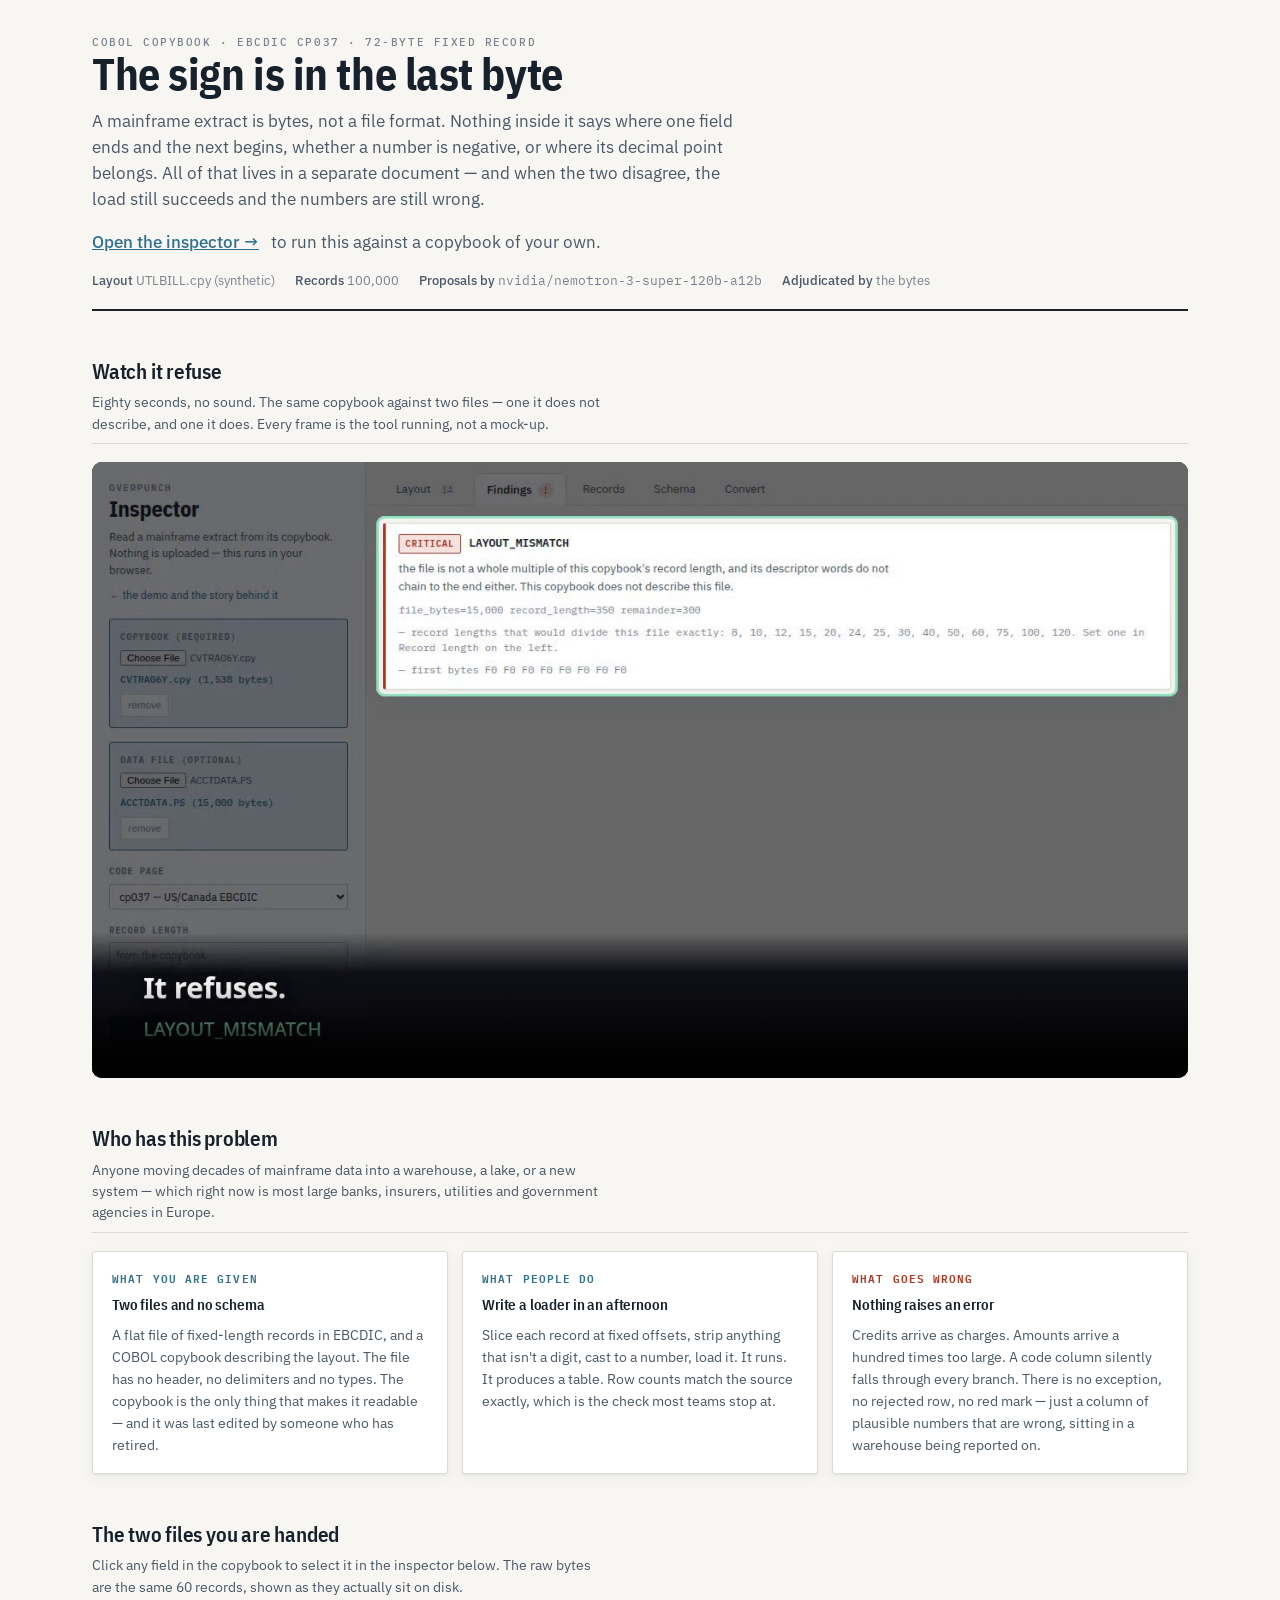
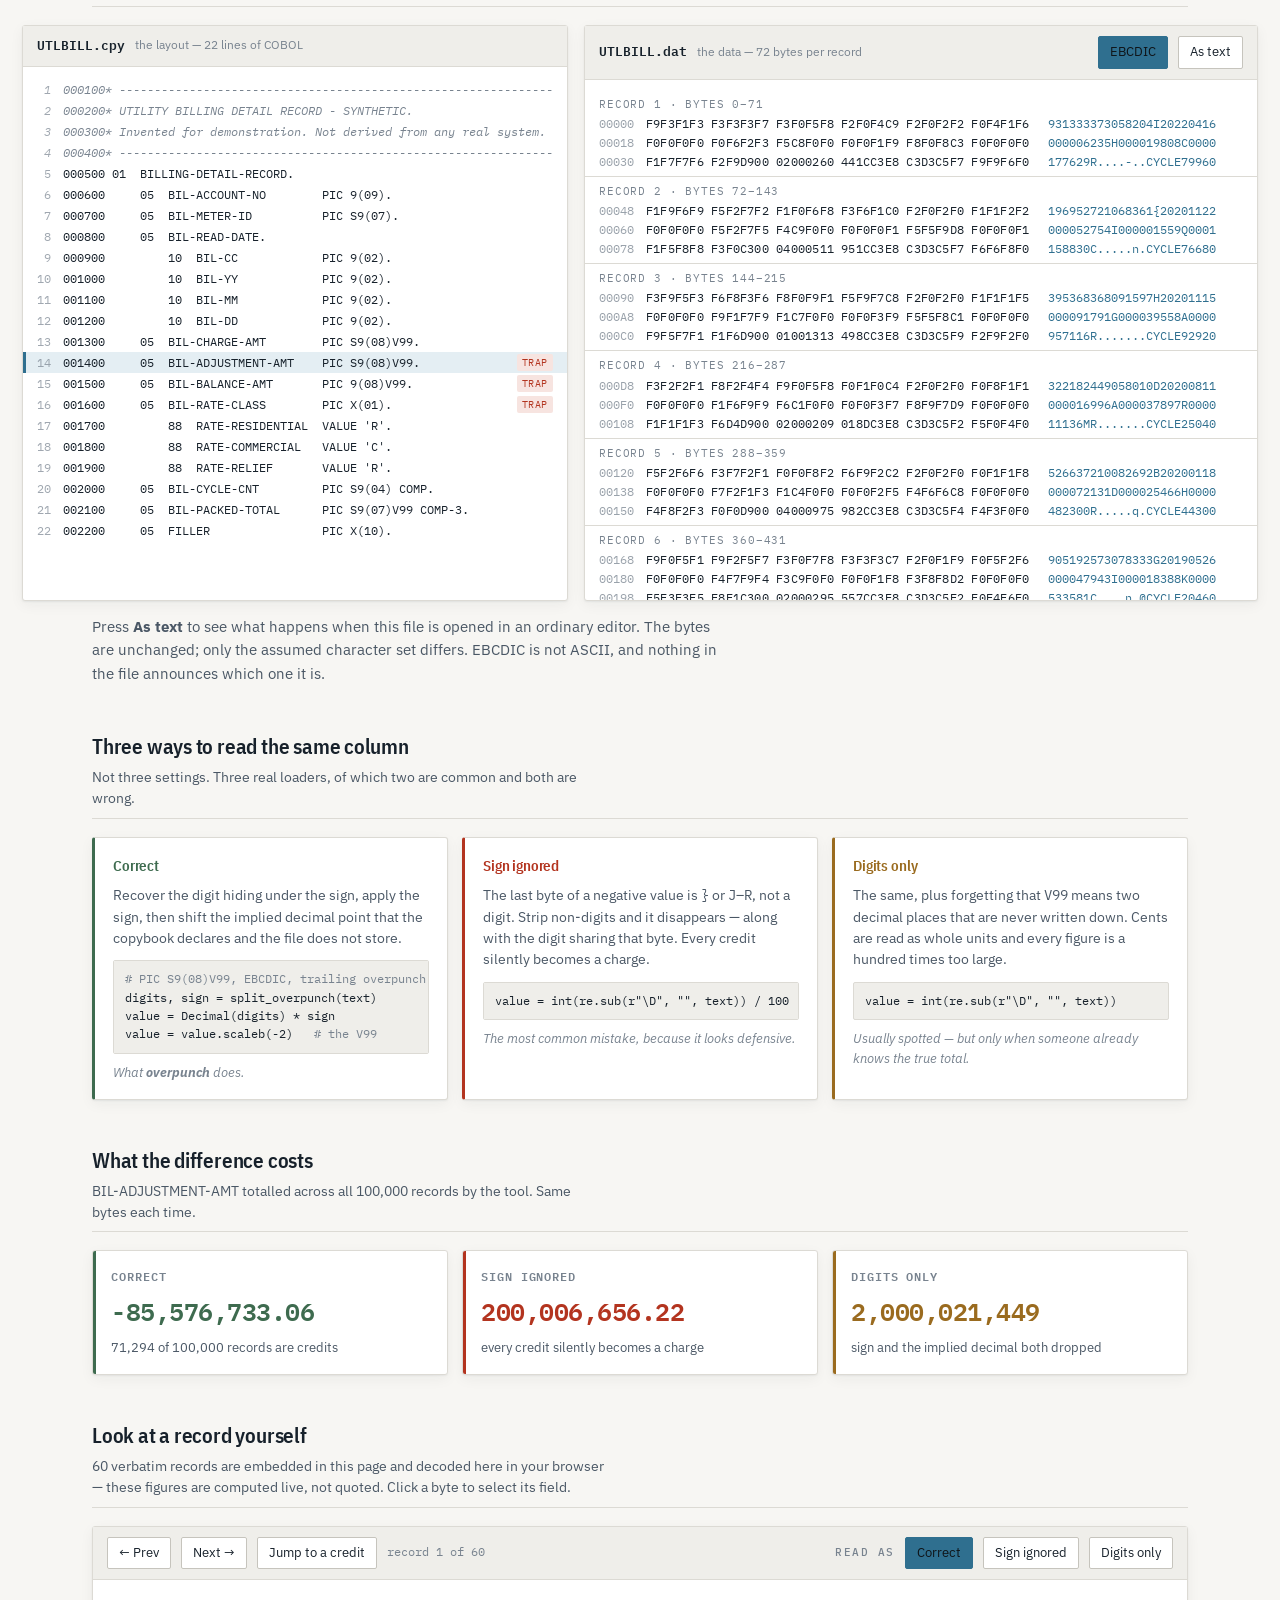
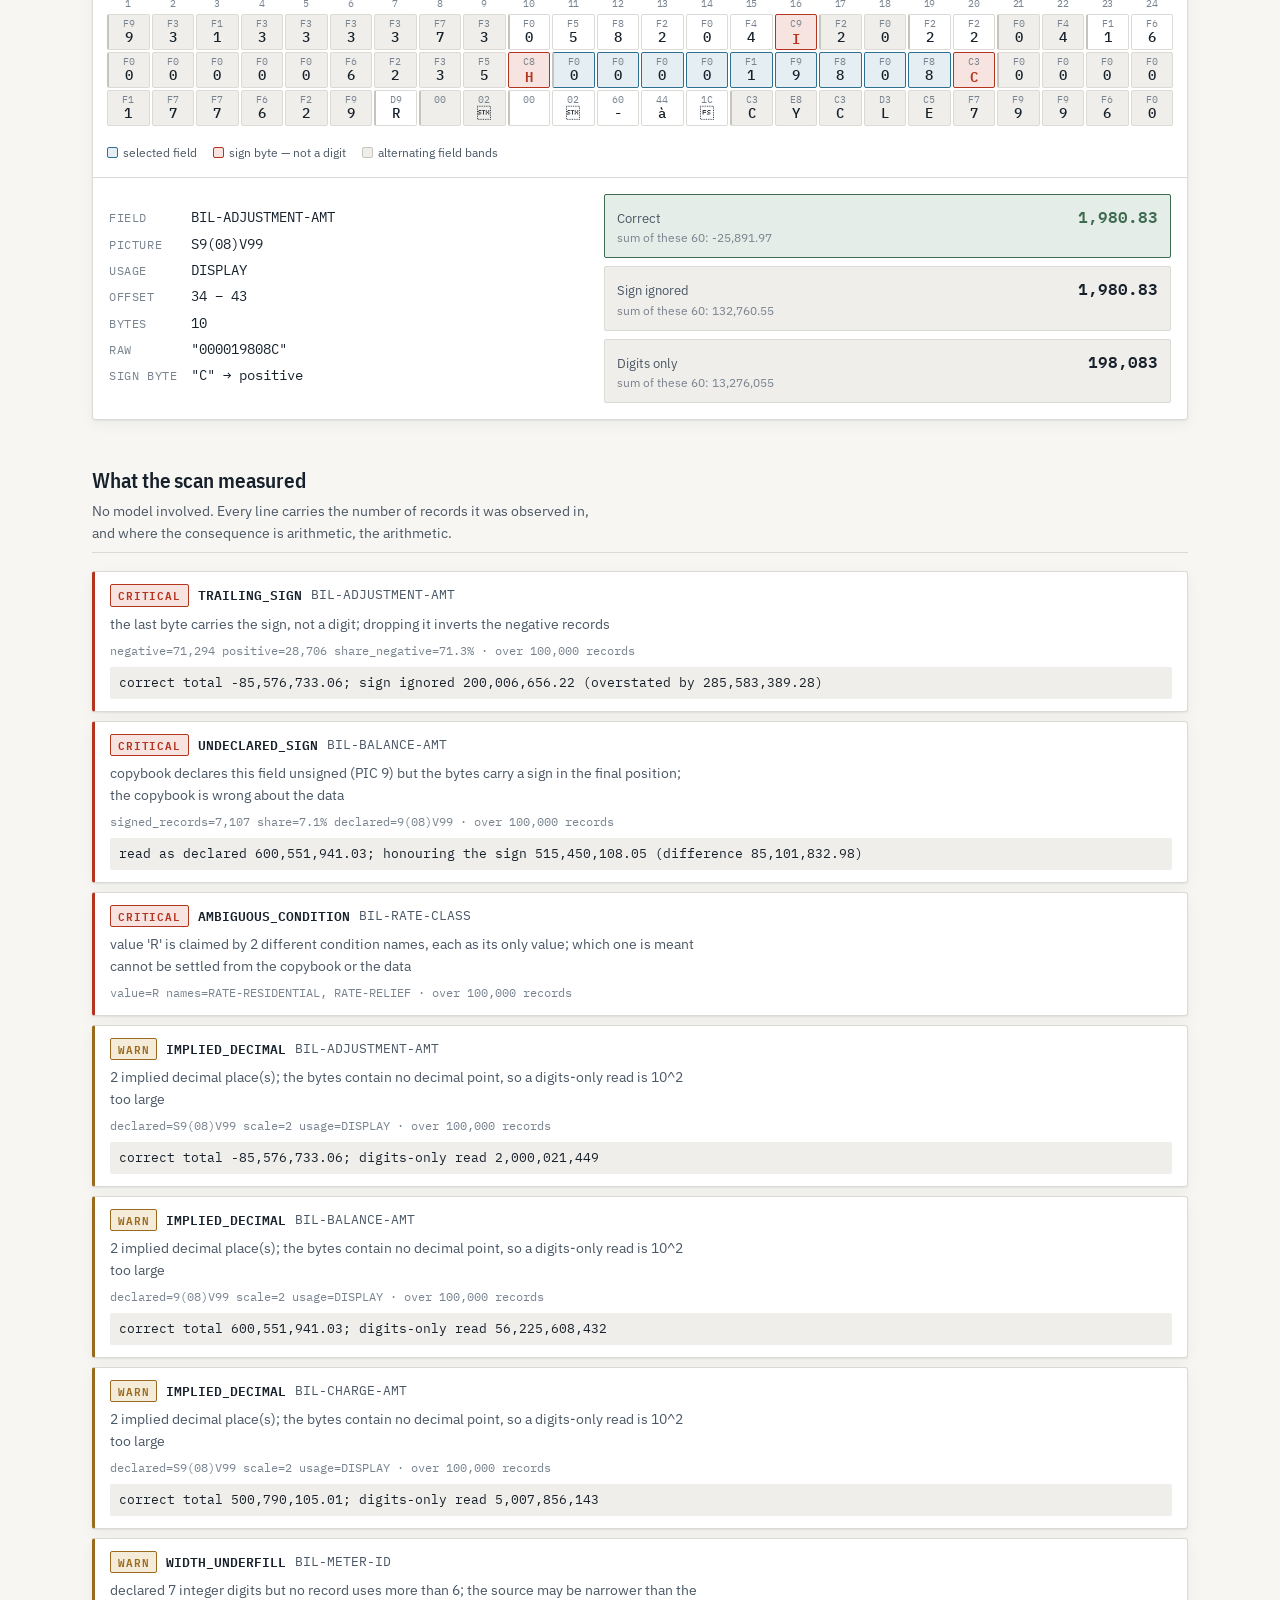
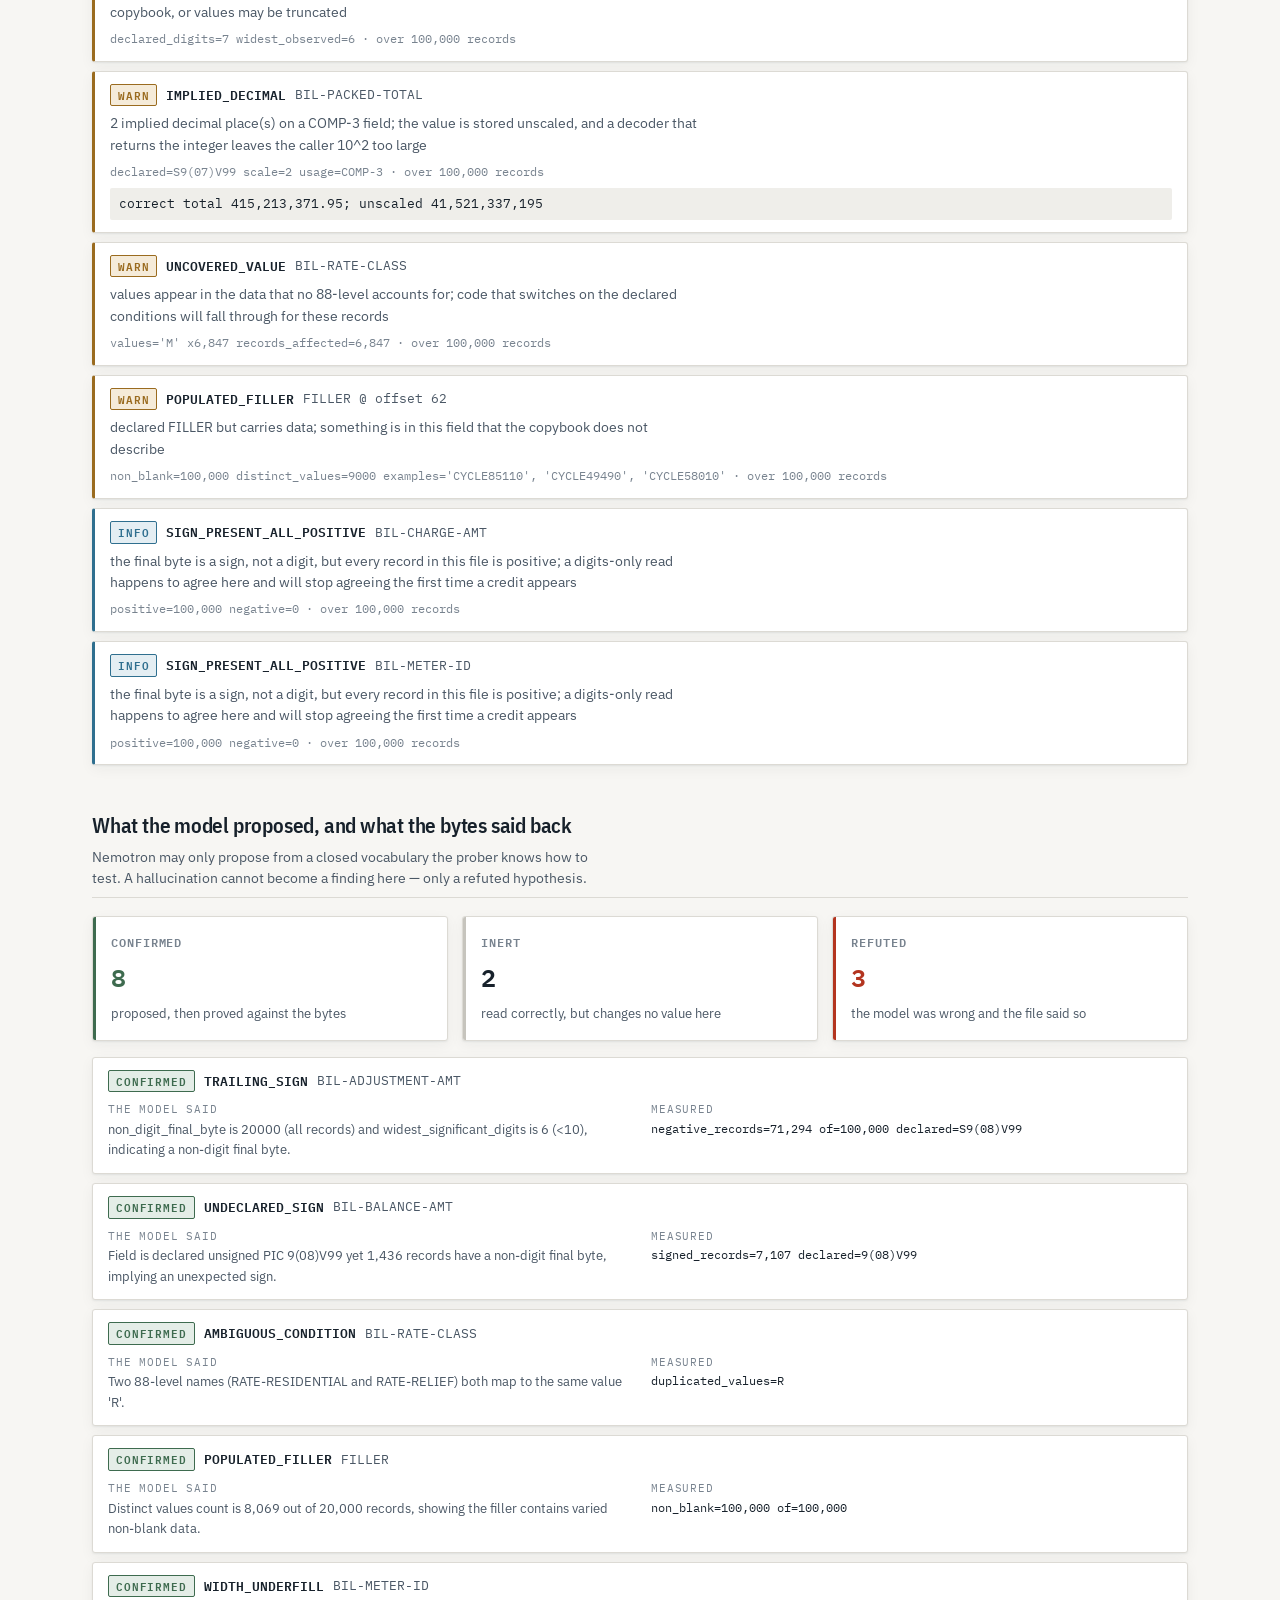
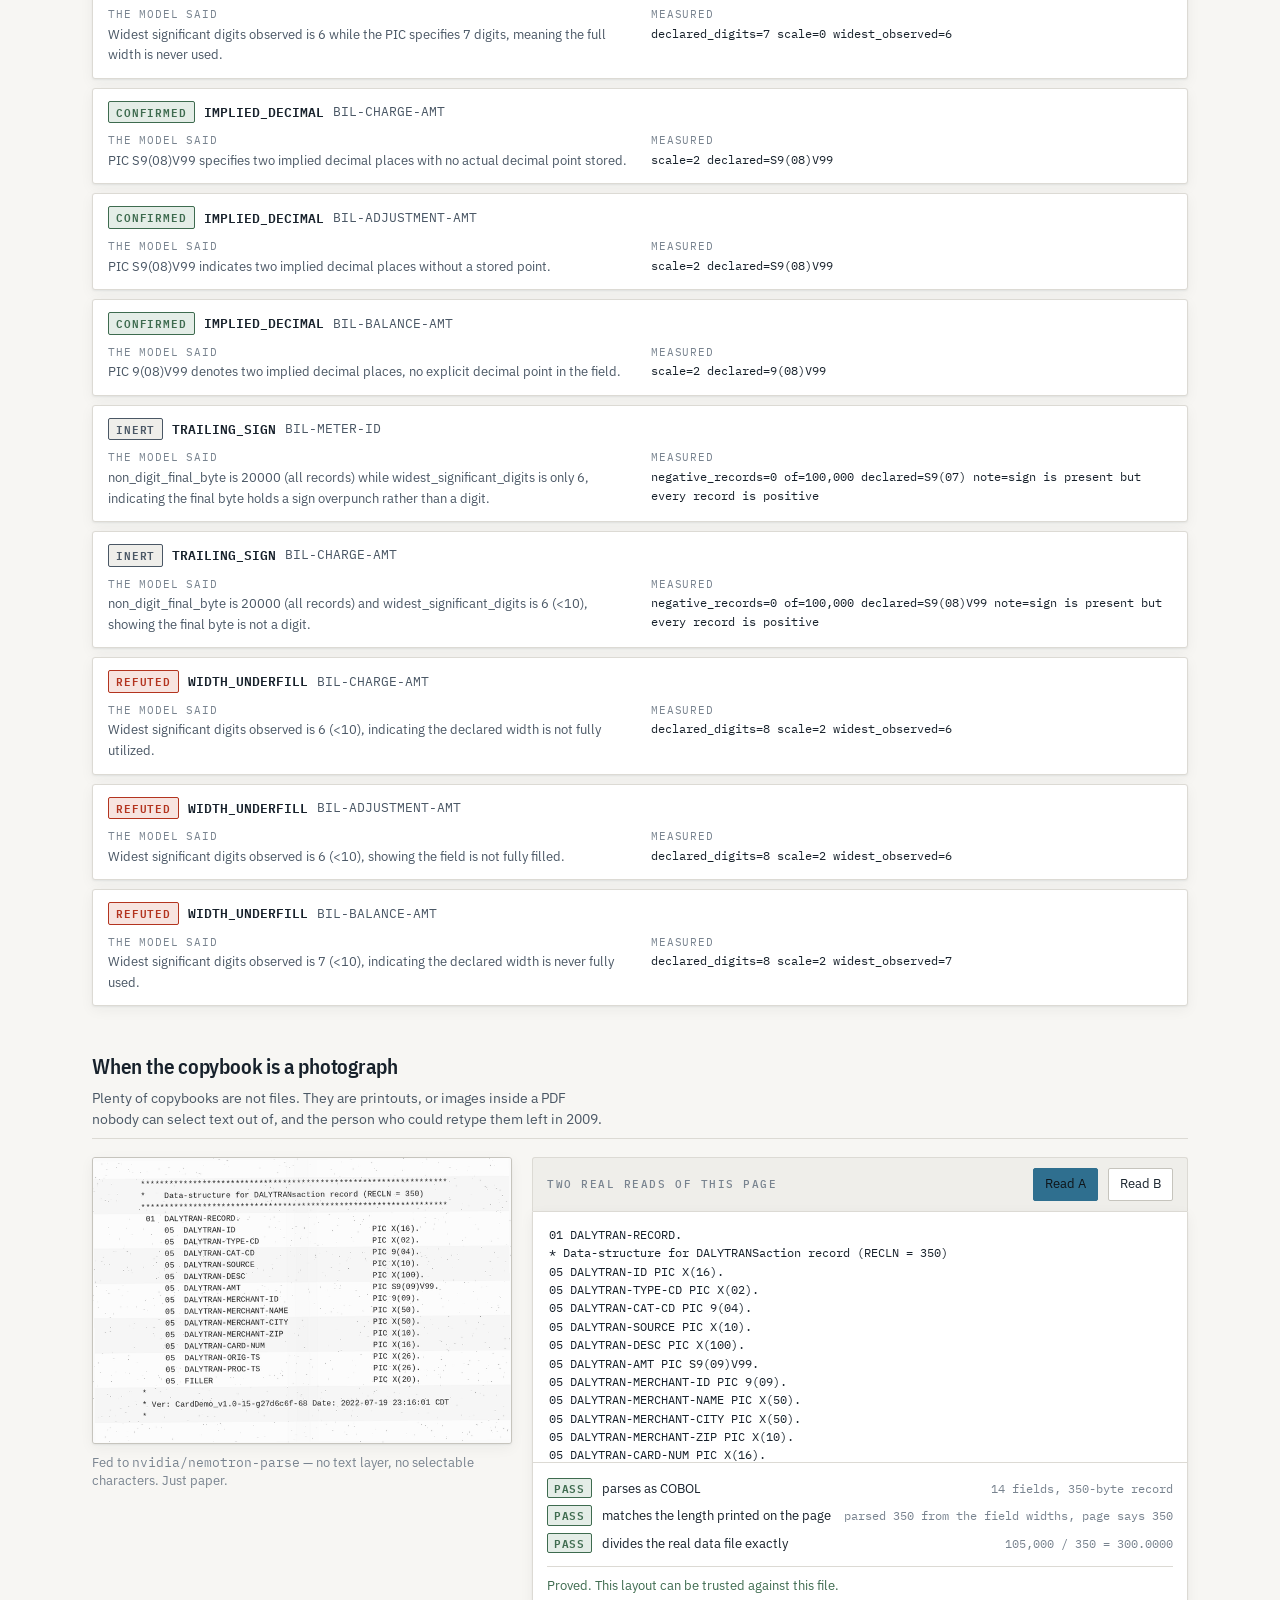
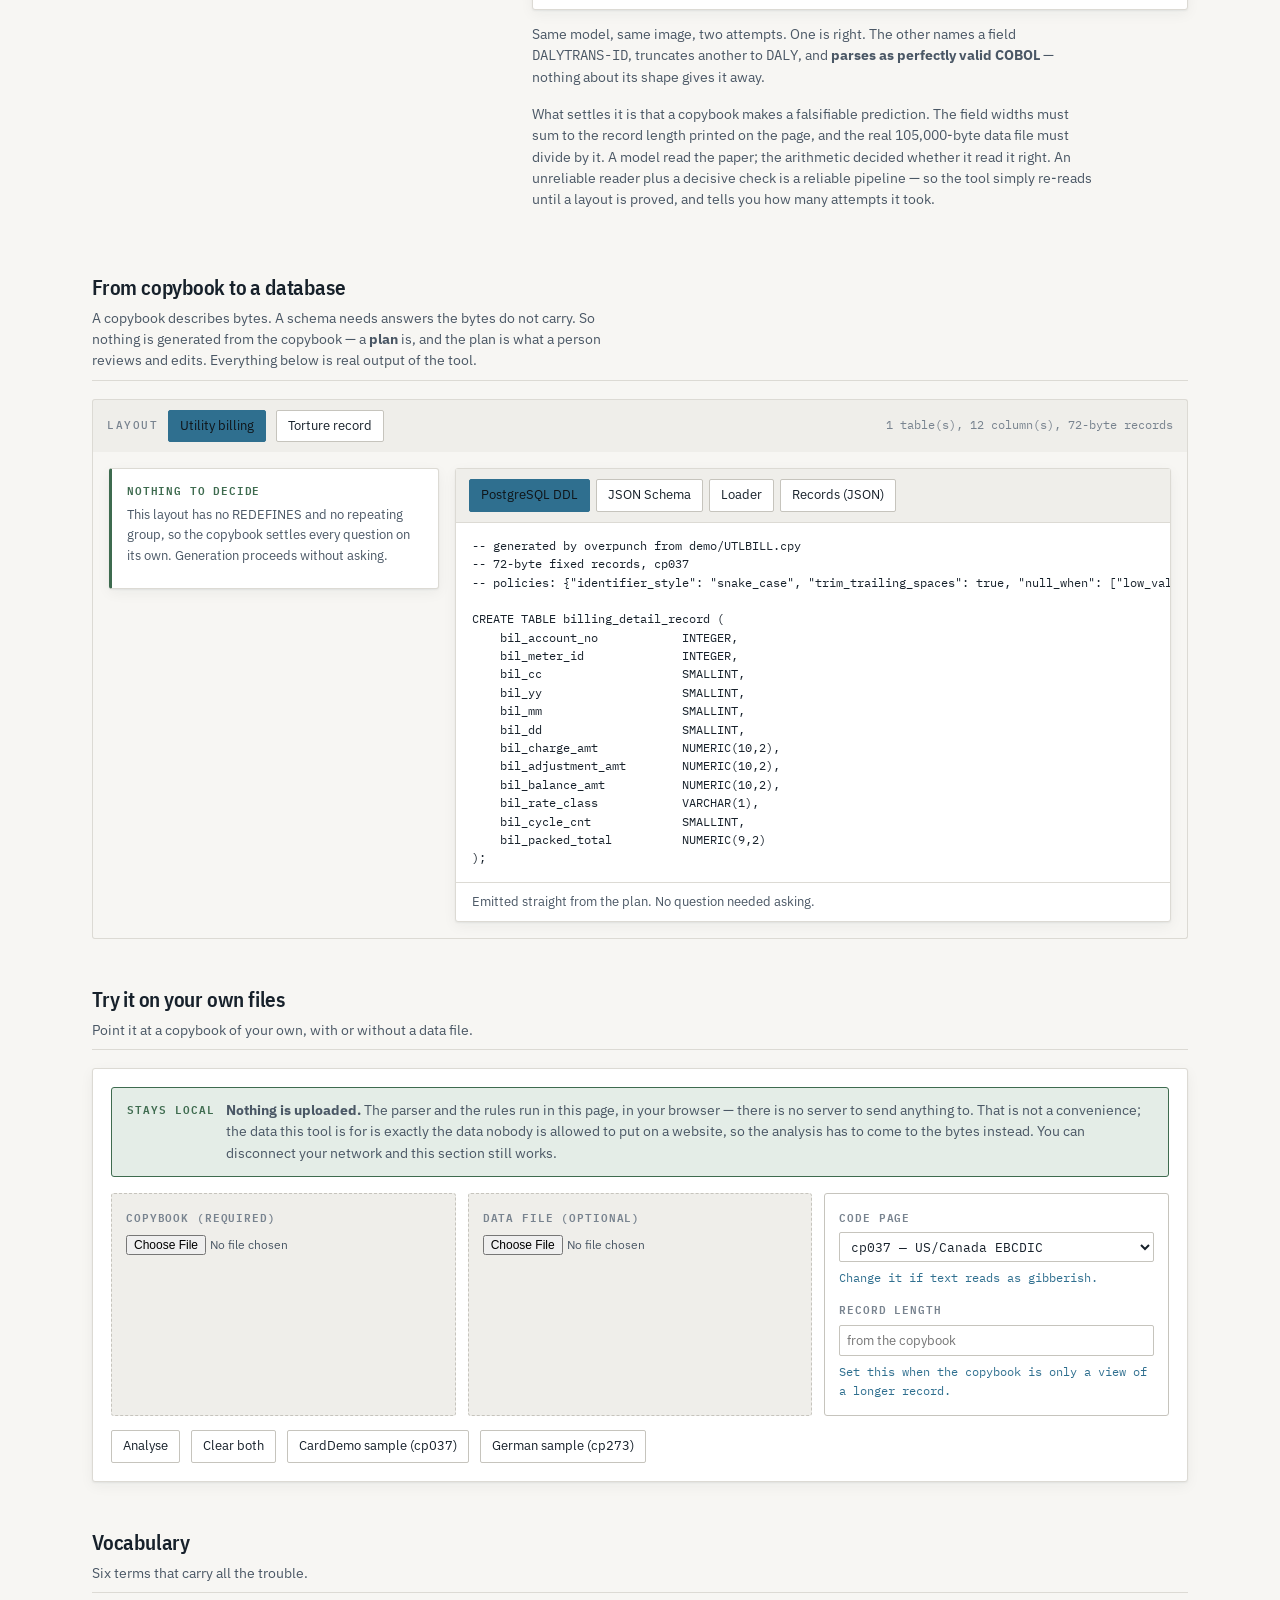
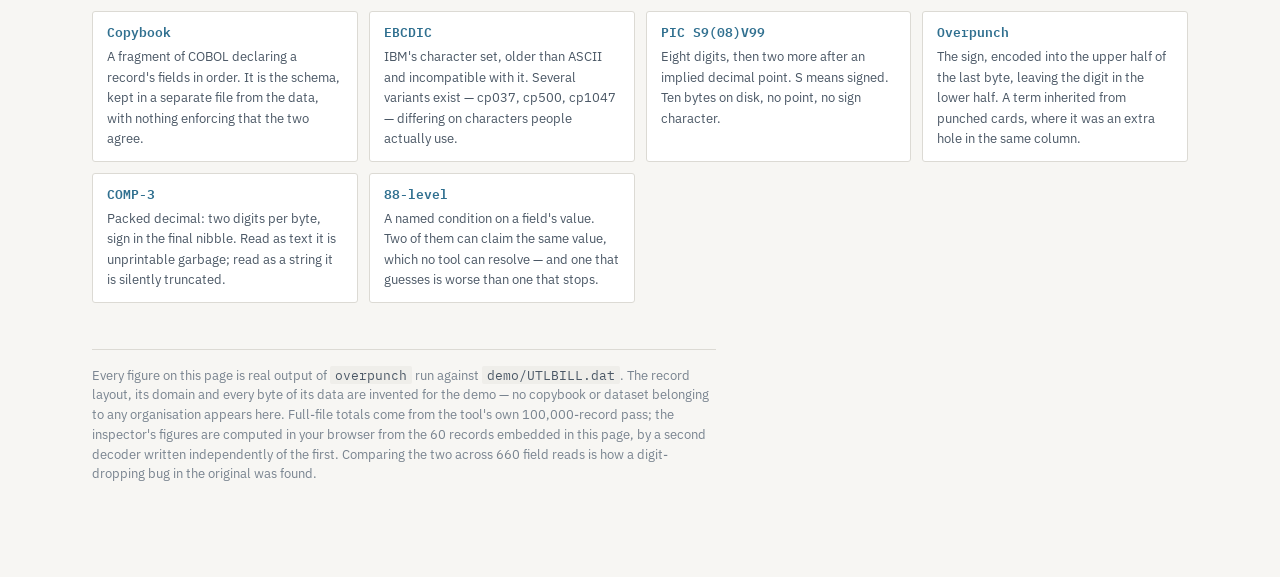
==== commit 838f6322: "Measure which float format wrote a COMP-1/COMP-2 field, instead of asserting one decode_hex_float's " ====
--- a/docs/index.html
+++ b/docs/index.html
@@ -1009,13 +1009,24 @@
 /* COMP-3: two digits per byte, sign in the low nibble of the last one. The
    scanner used to check only that the nibbles were valid and never read the
    value, so scaled packed money reported a total of zero. */
+/* Returns null when the bytes are not packed decimal. String(hi) on a nibble
+   above 9 emits "10".."15" straight into the digit string, so three junk bytes
+   produced 1,515,151,515 - a confident number out of bytes that are not a
+   number. The scanner validates before calling this; the rendered table did
+   not, so the page showed it. */
 function decodePacked(bytes, off, len, scale){
   var digits = "", sign = 1;
   for(var i = 0; i < len; i++){
     var b = bytes[off + i], hi = b >> 4, lo = b & 15;
+    if(hi > 9) return null;
     digits += String(hi);
-    if(i === len - 1) sign = (lo === 0x0B || lo === 0x0D) ? -1 : 1;
-    else digits += String(lo);
+    if(i === len - 1){
+      if(lo < 0x0A) return null;             // a digit where the sign must be
+      sign = (lo === 0x0B || lo === 0x0D) ? -1 : 1;
+    } else {
+      if(lo > 9) return null;
+      digits += String(lo);
+    }
   }
   var v = parseInt(digits || "0", 10) * sign;
   return scale ? v / Math.pow(10, scale) : v;
@@ -1039,6 +1050,38 @@
    field: it is used for the VALUE, but only the negative form is counted as a
    sign byte, or every ASCII numeric column would report as signed. */
 function isAsciiPage(){ return CP037 && CP037.charAt(0x30) === "0"; }
+
+/* Four or eight bytes of floating point are either IBM hexadecimal float or
+   IEEE 754, and nothing in the bytes says which. The wrong reading does not
+   fail - 161,916.39 written as IEEE and read as hex float comes back as
+   505,354,496.00 - so the column has to settle it.
+
+   IBM HFP keeps its fraction normalised, so the leading hex digit (high nibble
+   of byte 1) is never zero for a non-zero value. In IEEE that nibble is the
+   bottom of the exponent and the top of the mantissa, and it is zero 4.35% of
+   the time for binary32 and 26.15% for binary64. One such value refutes hex
+   float outright.
+
+   The absence of one only means something if it COULD have appeared: a column
+   whose values all sit inside one binade shares a single exponent byte, and
+   then neither format produces one. Hence the spread gate. */
+var FLOAT_SAMPLE_FLOOR = 67, FLOAT_EXPONENT_SPREAD = 2;
+
+function isUnnormalisedHfp(bytes, at, len){
+  if(len < 2) return false;
+  var allZero = true;
+  for(var i = 0; i < len; i++) if(bytes[at+i]){ allZero = false; break; }
+  if(allZero) return false;
+  return (bytes[at+1] >> 4) === 0;
+}
+
+function floatEvidence(st){
+  if(!st.floatNonzero) return null;
+  if(st.floatUnnormalised) return "ieee";
+  if(st.floatNonzero >= FLOAT_SAMPLE_FLOOR &&
+     Object.keys(st.floatExponents).length >= FLOAT_EXPONENT_SPREAD) return "hfp";
+  return null;
+}
 
 function asciiZoneSign(byte){
   if(byte >= 0x70 && byte <= 0x79) return {s: -1, d: String(byte - 0x70)};
@@ -1074,6 +1117,13 @@
   st.examined++;
   var len = fieldLen(f);
   if(f.usage === "COMP-1" || f.usage === "COMP-2"){
+    var fat = off + f.offset, anyByte = false;
+    for(var q = 0; q < len; q++) if(bytes[fat+q]){ anyByte = true; break; }
+    if(anyByte){
+      st.floatNonzero++;
+      st.floatExponents[bytes[fat] & 0x7F] = true;
+      if(isUnnormalisedHfp(bytes, fat, len)) st.floatUnnormalised++;
+    }
     st.sumCorrect += decodeHexFloat(bytes, off + f.offset, len);
     return;
   }
@@ -1103,8 +1153,10 @@
     }
     var lo = bytes[off+f.offset+len-1] & 15;
     if(lo !== 12 && lo !== 13 && lo !== 15) bad = true;
-    if(bad) st.invalidPacked++;
-    else st.sumCorrect += decodePacked(bytes, off + f.offset, len, f.pic.scale || 0);
+    var packedValue = bad ? null
+                          : decodePacked(bytes, off + f.offset, len, f.pic.scale || 0);
+    if(packedValue === null) st.invalidPacked++;
+    else st.sumCorrect += packedValue;
     return;
   }
   if(f.usage === "COMP"){
@@ -1193,6 +1245,8 @@
     stats[f.name] = {examined:0, blank:0, unset:0, allZero:0, nonDigitLast:0, negative:0,
                      positive:0, widest:0, distinct:{}, undecodable:0,
                      invalidPacked:0, unknownSign:0, unknownSignBytes:{},
+                     floatNonzero:0, floatUnnormalised:0, floatExponents:{},
+                     floatFormat:"hfp",
                      sumCorrect:0, sumAbs:0, sumNaive:0, sumForced:0};
   });
   for(var r = 0; r < n; r++){
@@ -1269,6 +1323,49 @@
                   unset:st.unset.toLocaleString(), of:st.examined.toLocaleString()},
         records:st.examined});
     }
+    if(f.usage === "COMP-1" || f.usage === "COMP-2"){
+      var ev = floatEvidence(st), spread = Object.keys(st.floatExponents).length;
+      if(ev && ev !== st.floatFormat){
+        var wrong = st.floatFormat === "ieee" ? "IEEE 754" : "IBM hexadecimal",
+            right = st.floatFormat === "ieee" ? "IBM hexadecimal" : "IEEE 754",
+            other = st.floatFormat === "ieee" ? "hfp" : "ieee";
+        out.push({code:"FLOAT_FORMAT_MISMATCH", severity:"critical", field:f.name,
+          claim:"this column is being read as "+wrong+" float, and the bytes say it is "+
+                right+"; nothing in a COMP-1/COMP-2 field records which one wrote it, "+
+                "so it has to be measured",
+          evidence:{non_zero_values:st.floatNonzero.toLocaleString(),
+                    unnormalisable_as_hex_float:st.floatUnnormalised.toLocaleString(),
+                    share:pct(st.floatUnnormalised, st.floatNonzero),
+                    reading_in_force:st.floatFormat},
+          records:st.examined,
+          impact:"a normalised IBM hex float cannot have a zero leading fraction nibble; "+
+                 "re-read with --float-format "+other+". The wrong reading does not fail "+
+                 "- it returns ordinary numbers, off by orders of magnitude"});
+      } else if(ev === st.floatFormat){
+        out.push({code:"FLOAT_FORMAT_CONFIRMED", severity:"info", field:f.name,
+          claim:"read as "+st.floatFormat+", and the bytes support it - this was measured "+
+                "over the column, not assumed from a default",
+          evidence:{non_zero_values:st.floatNonzero.toLocaleString(),
+                    unnormalisable_as_hex_float:st.floatUnnormalised.toLocaleString(),
+                    distinct_magnitudes:String(spread)},
+          records:st.examined});
+      } else if(st.floatNonzero){
+        out.push({code:"FLOAT_FORMAT_UNDECIDABLE", severity:"warn", field:f.name,
+          claim:"this column cannot settle whether it is IBM hexadecimal float or IEEE 754, "+
+                "so the reading in force ("+st.floatFormat+") remains a default, not a "+
+                "measurement",
+          evidence:{non_zero_values:st.floatNonzero.toLocaleString(),
+                    needed:FLOAT_SAMPLE_FLOOR.toLocaleString(),
+                    distinct_magnitudes:String(spread),
+                    needed_magnitudes:String(FLOAT_EXPONENT_SPREAD)},
+          records:st.examined,
+          impact:"a true IEEE column shows values that cannot be normalised hex float at "+
+                 "4.35% (4-byte) or 26.15% (8-byte) - but only when the values span more "+
+                 "than one magnitude. Too few of them, or all inside one binade, and "+
+                 "NEITHER format produces one, so seeing none proves nothing"});
+      }
+    }
+
     if(p && p.numeric && f.usage === "DISPLAY" && st.unknownSign){
       var seen = Object.keys(st.unknownSignBytes).sort(function(a,b){
         return st.unknownSignBytes[b] - st.unknownSignBytes[a]; }).slice(0,4);
@@ -1347,7 +1444,10 @@
   if(f.usage === "COMP-1" || f.usage === "COMP-2")
     return String(Math.round(decodeHexFloat(bytes, at, len) * 1e6) / 1e6);
   if(!f.pic) return text(bytes, at, len);
-  if(f.usage === "COMP-3") return String(decodePacked(bytes, at, len, f.pic.scale || 0));
+  if(f.usage === "COMP-3"){
+    var packed = decodePacked(bytes, at, len, f.pic.scale || 0);
+    return packed === null ? "" : String(packed);   // empty, never a plausible number
+  }
   if(f.usage === "COMP"){
     var v = 0;
     for(var k = 0; k < len; k++) v = v * 256 + bytes[at + k];
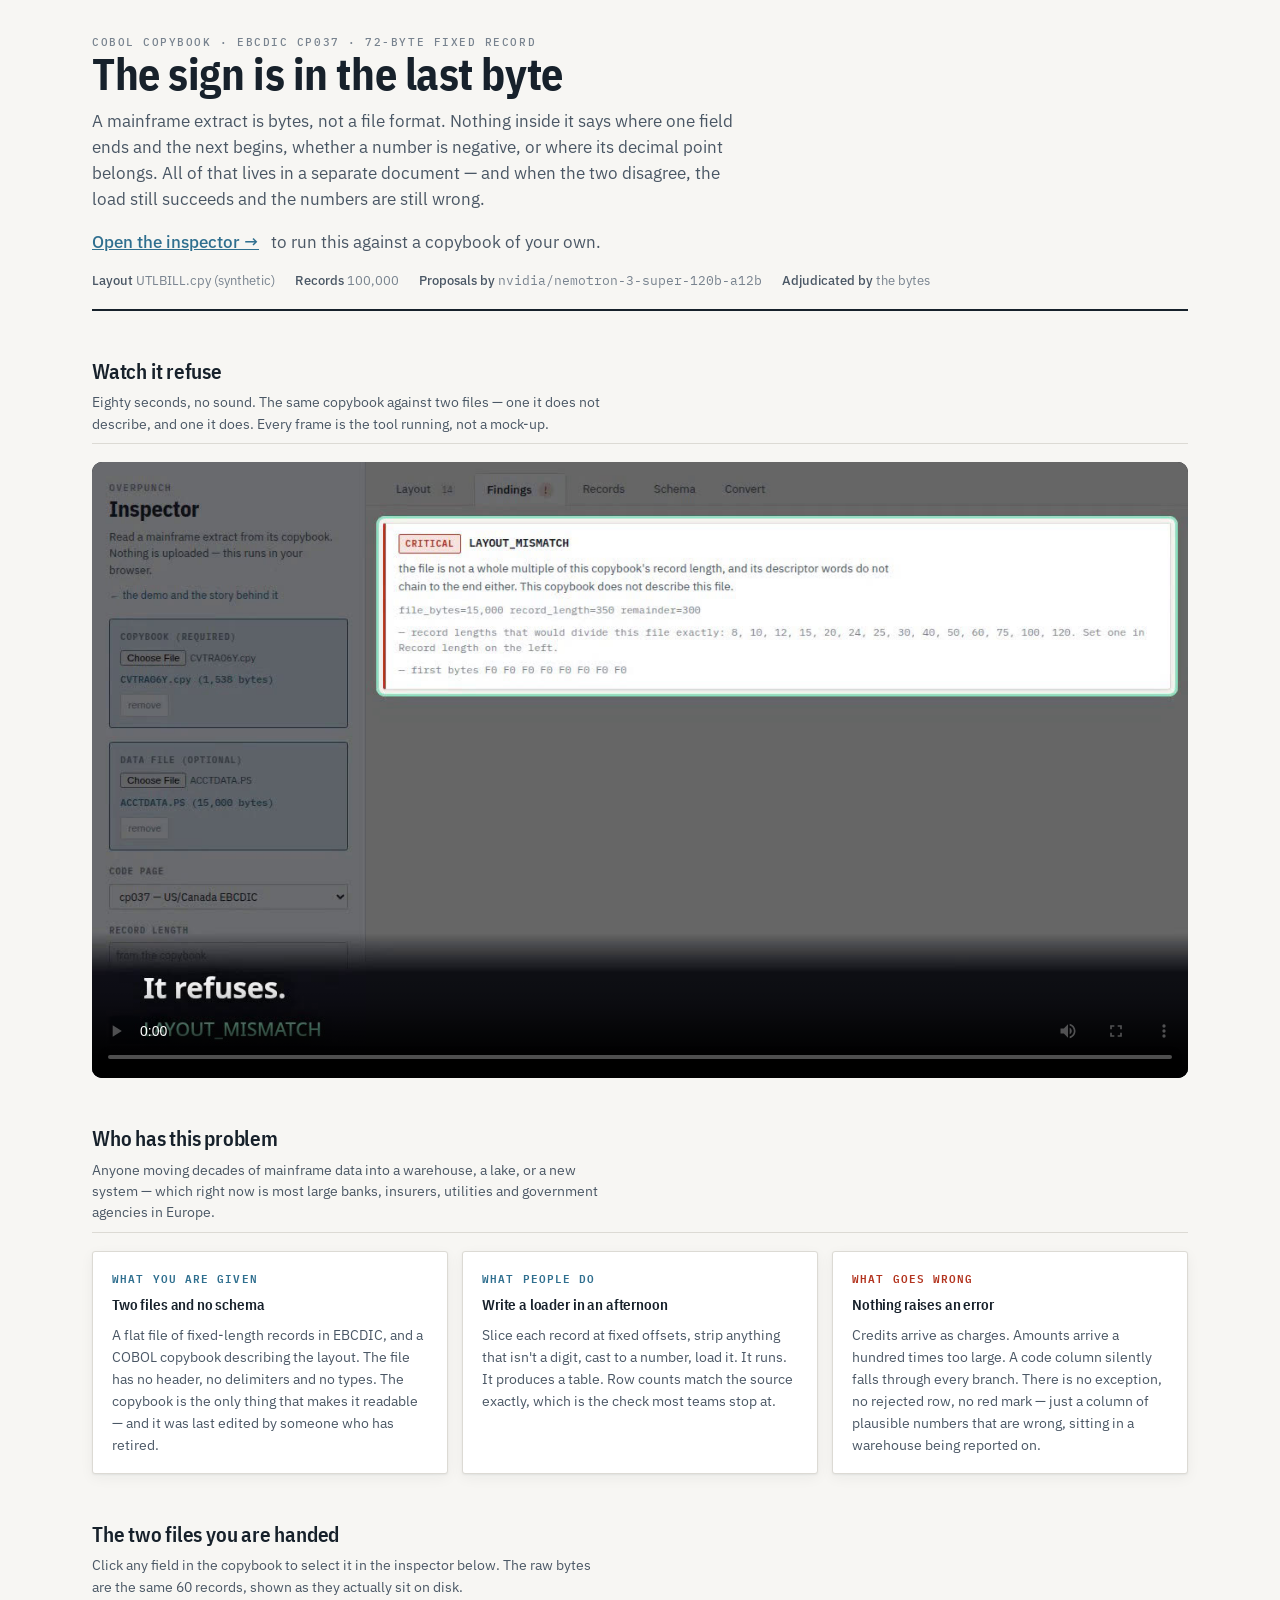
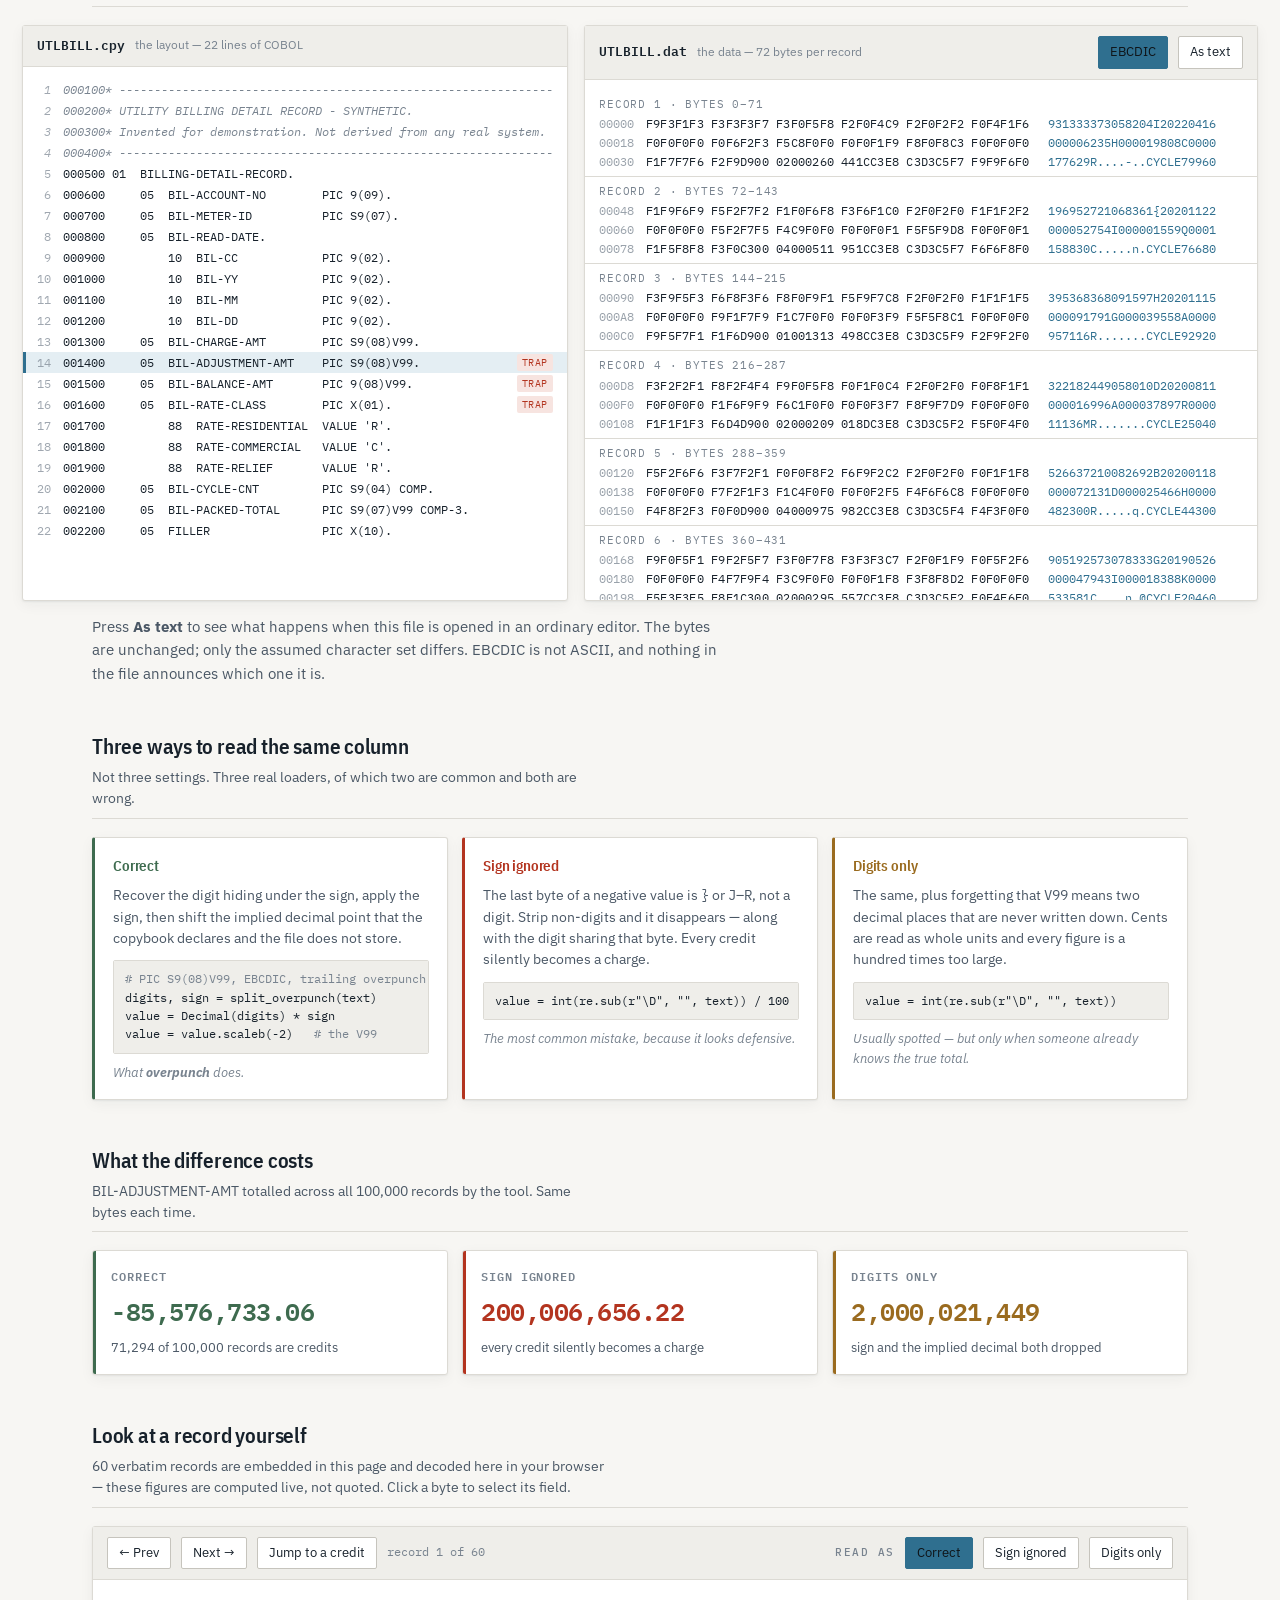
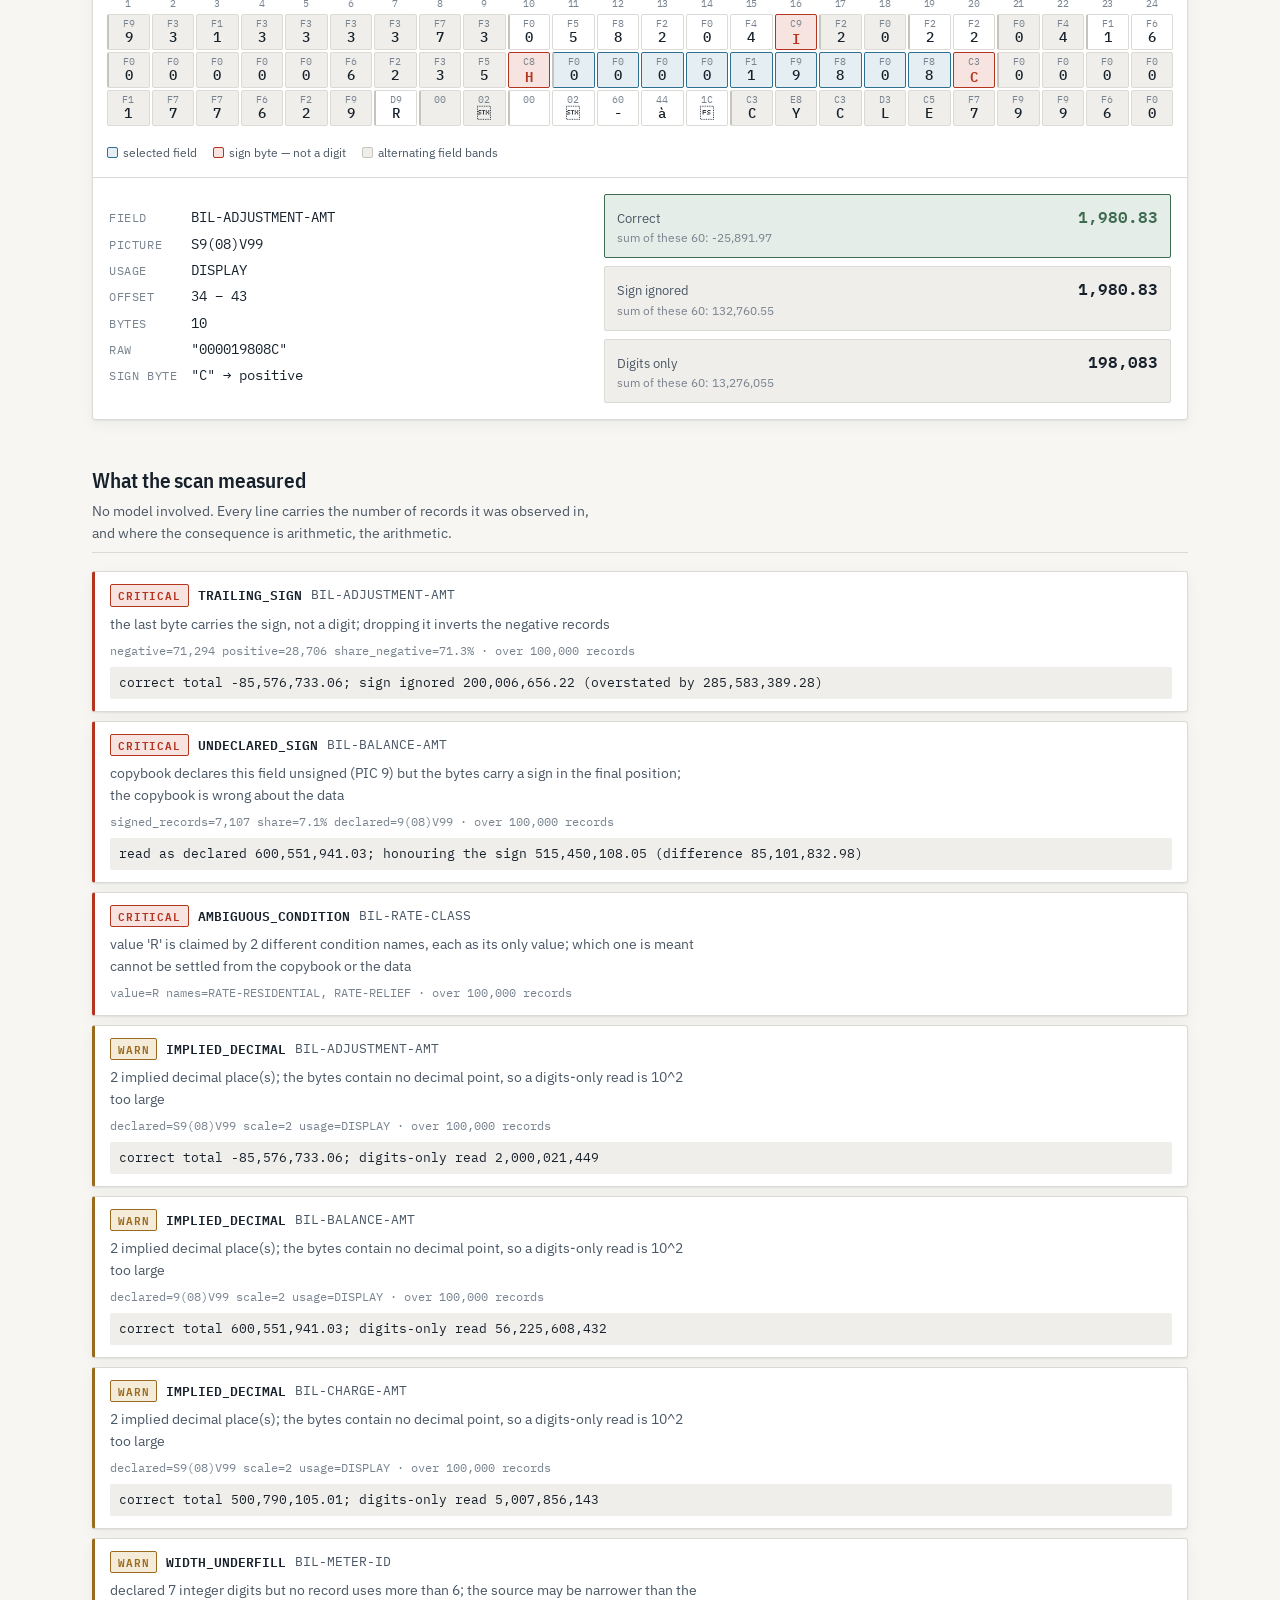
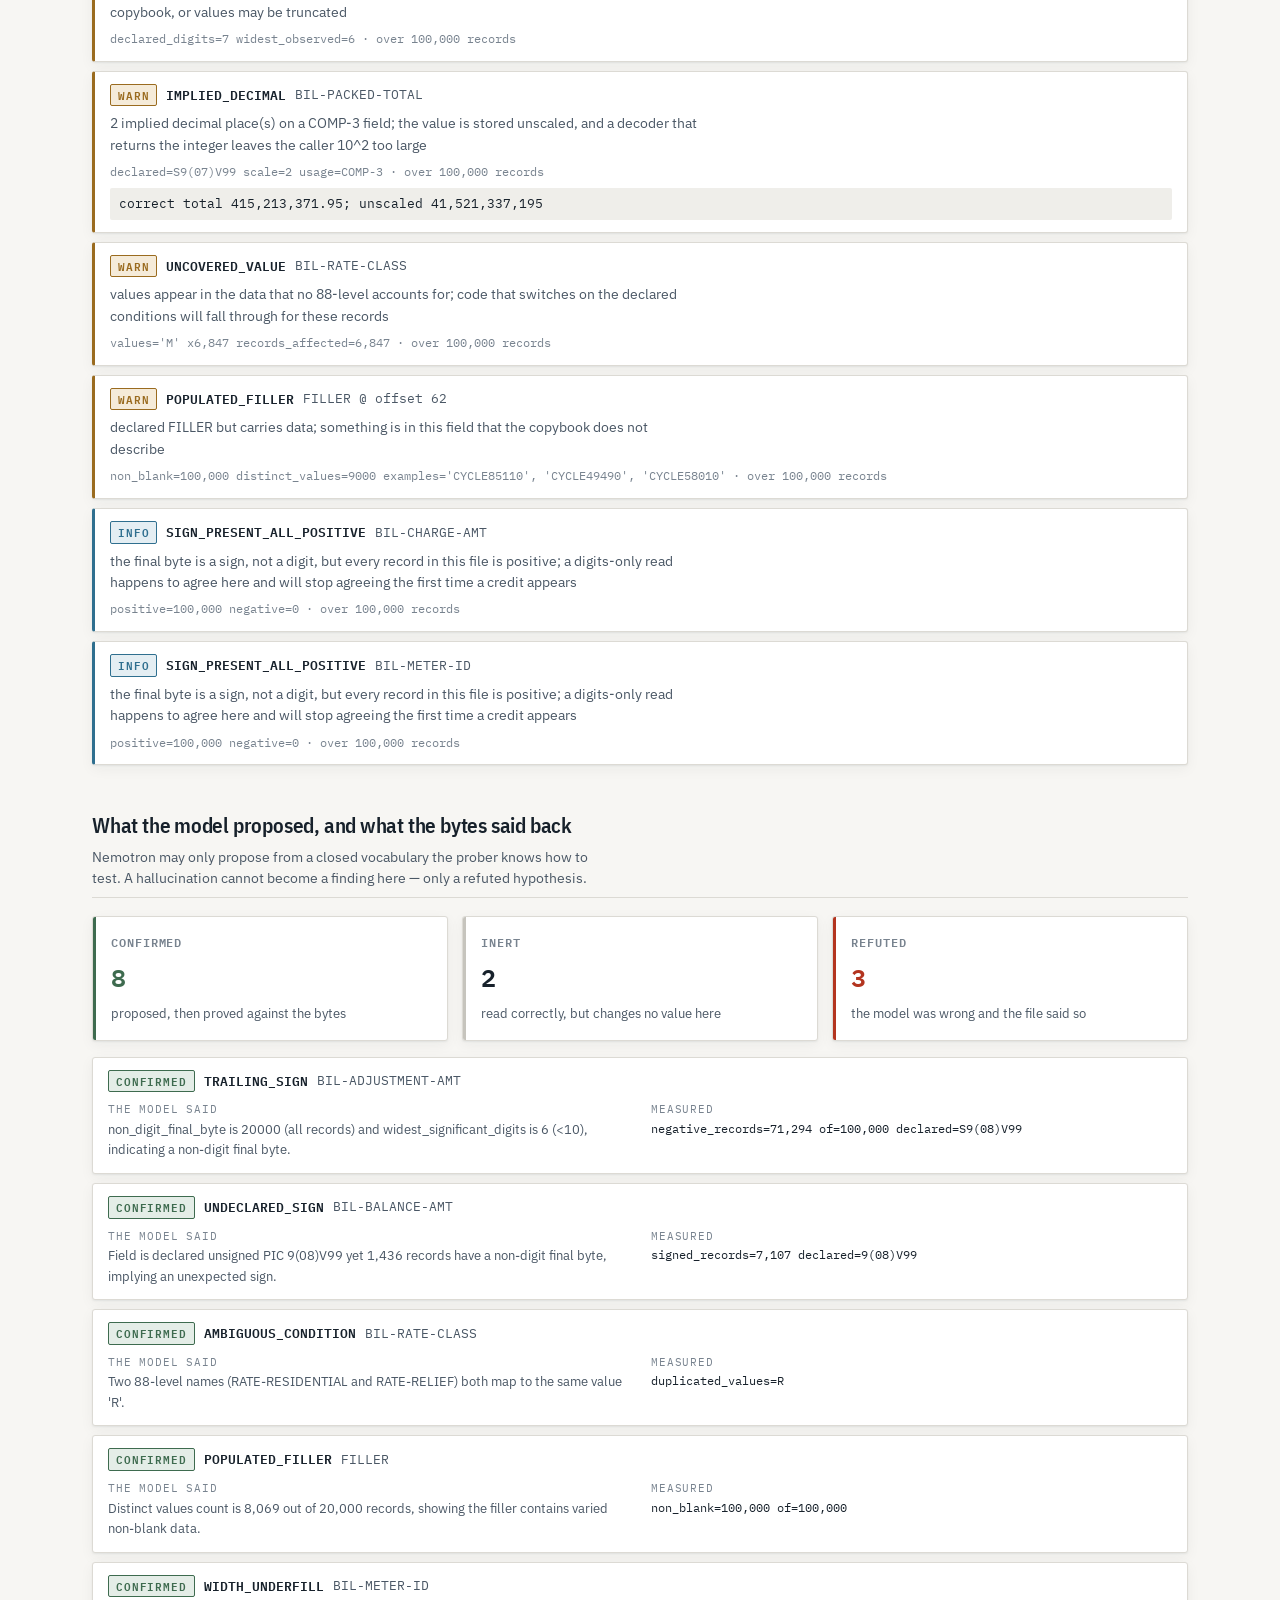
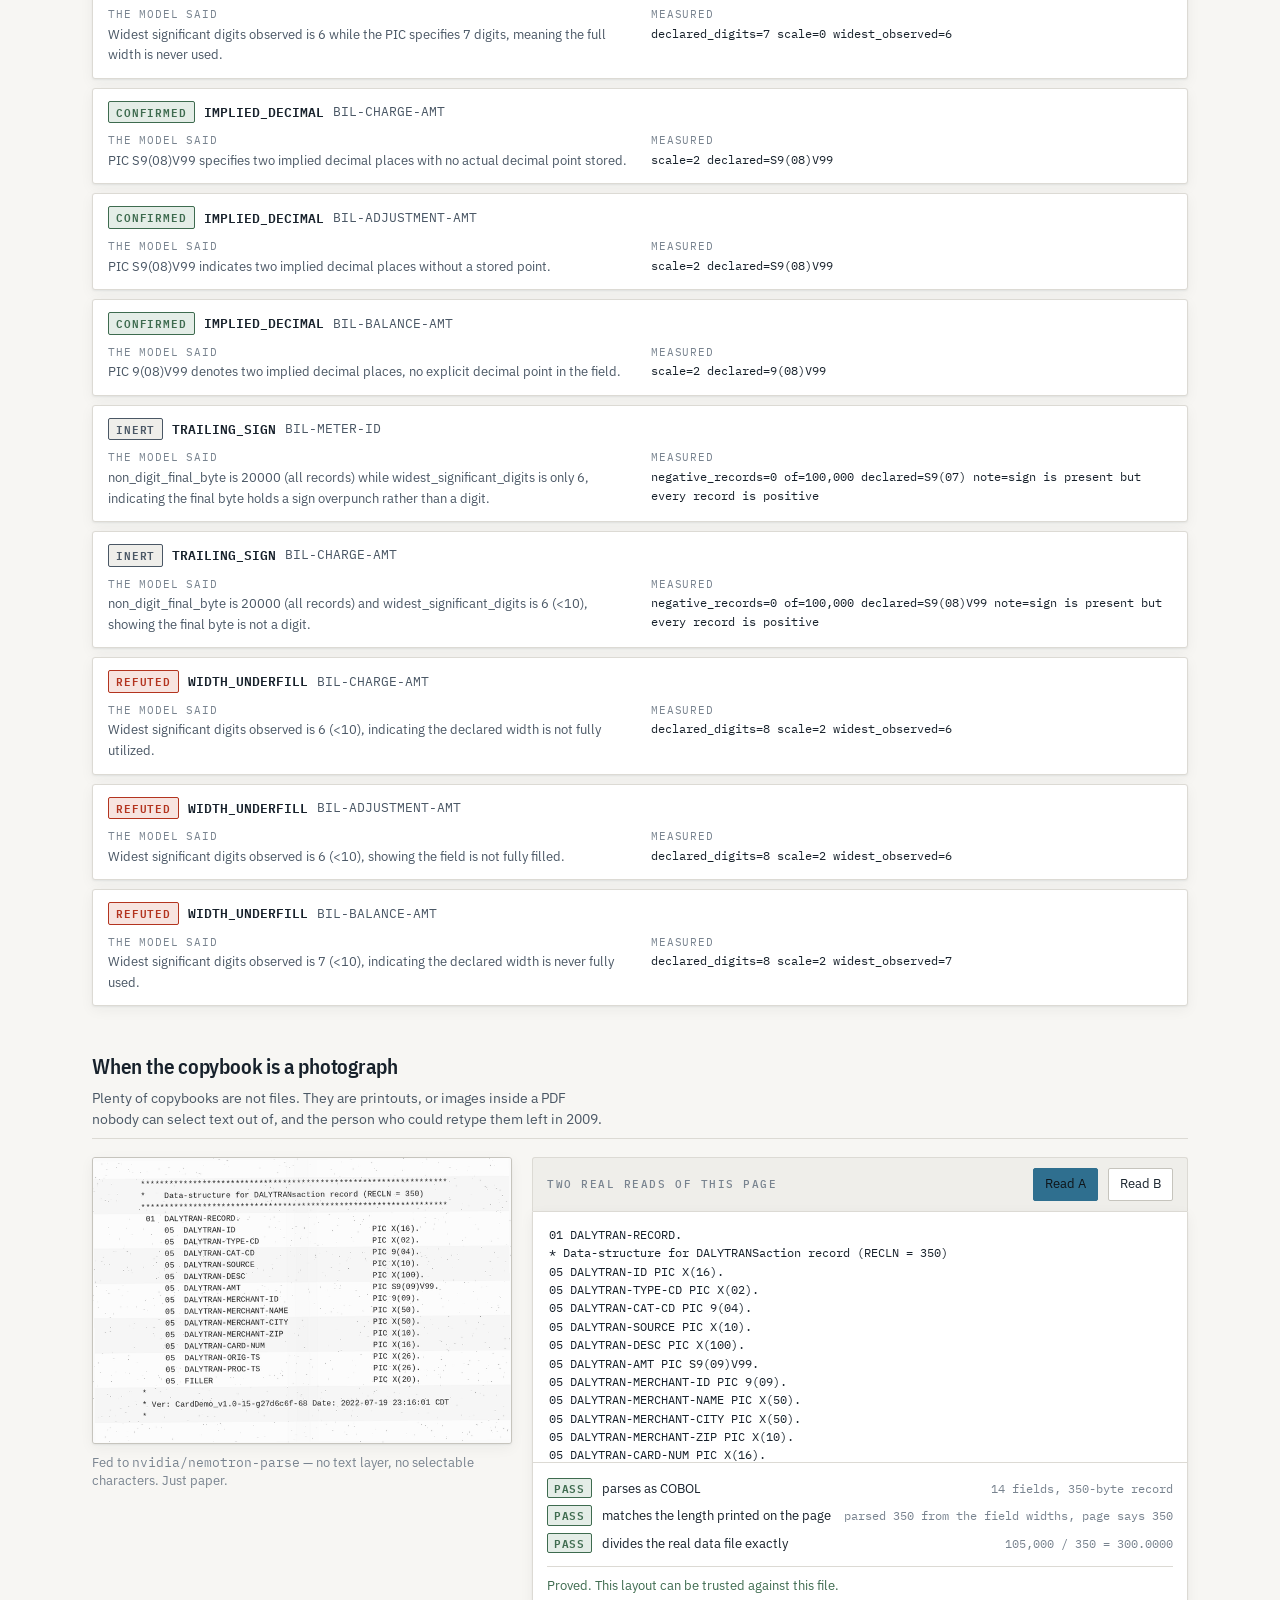
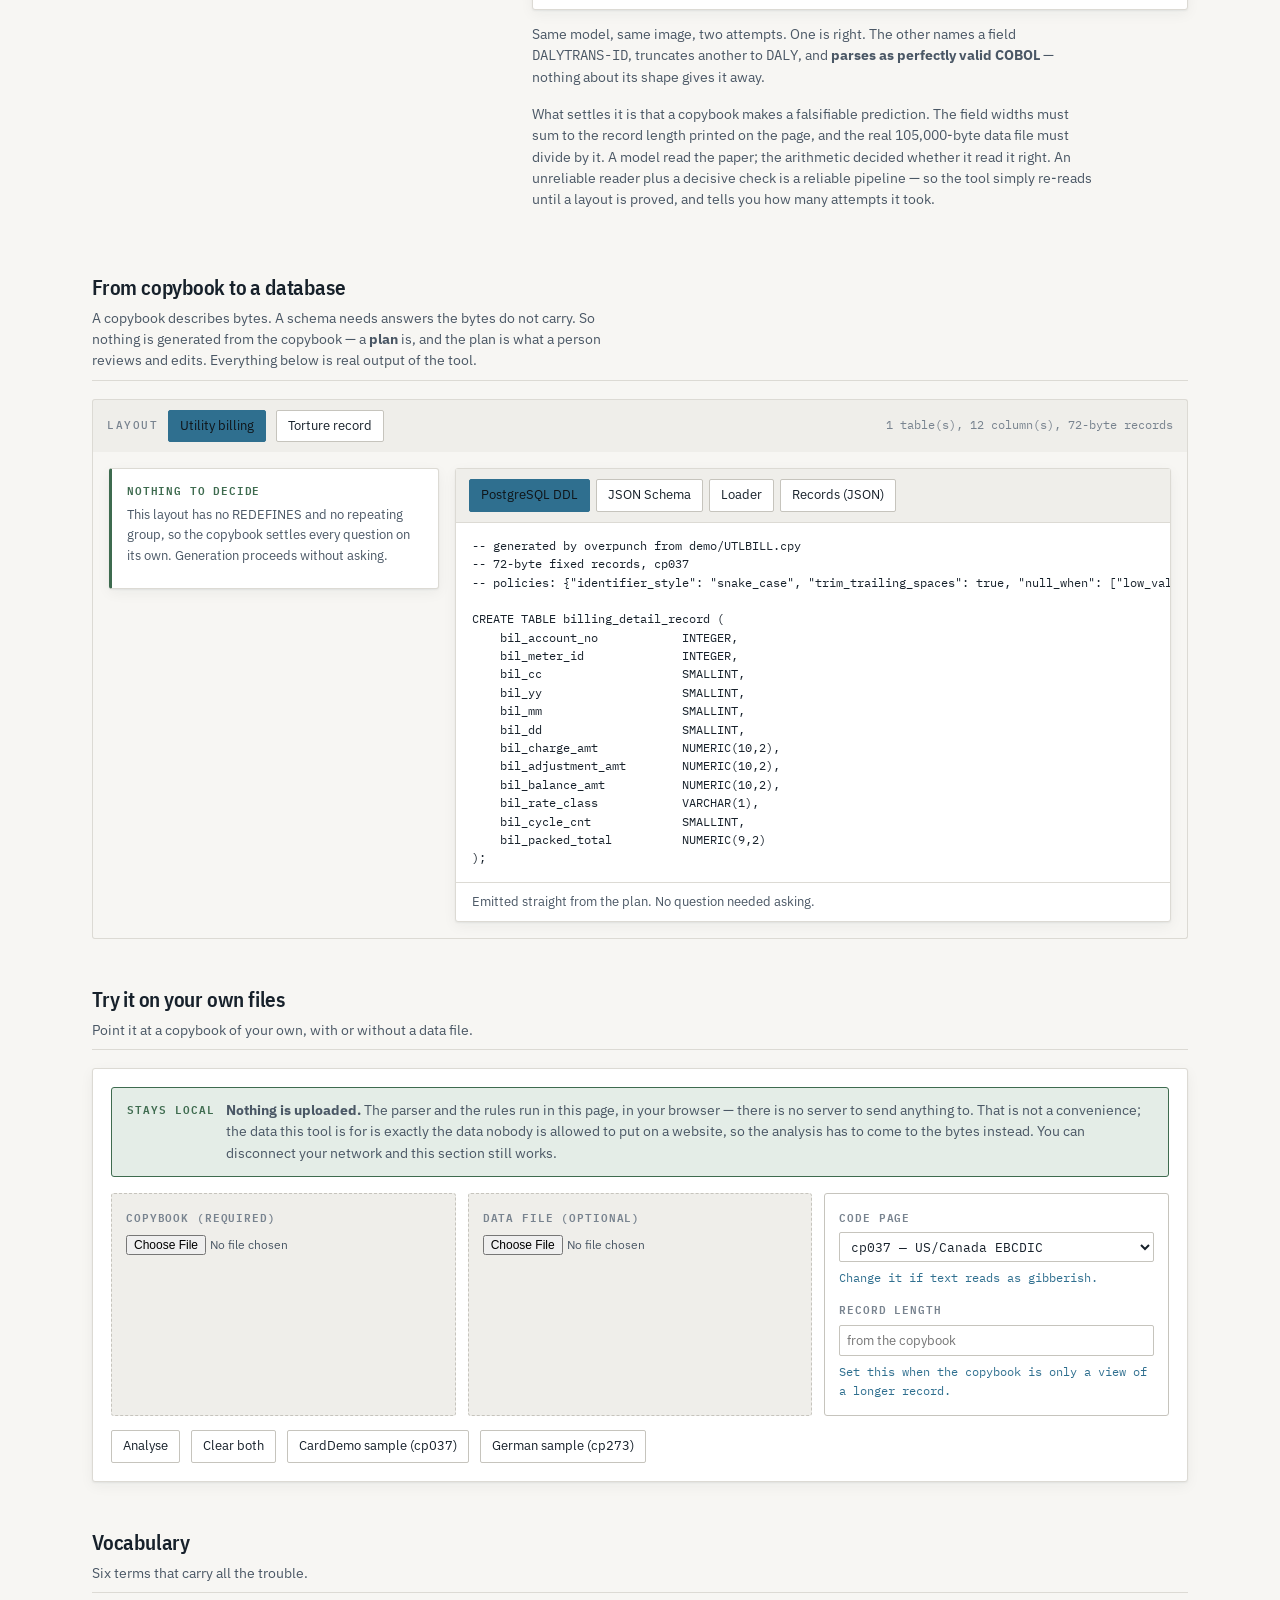
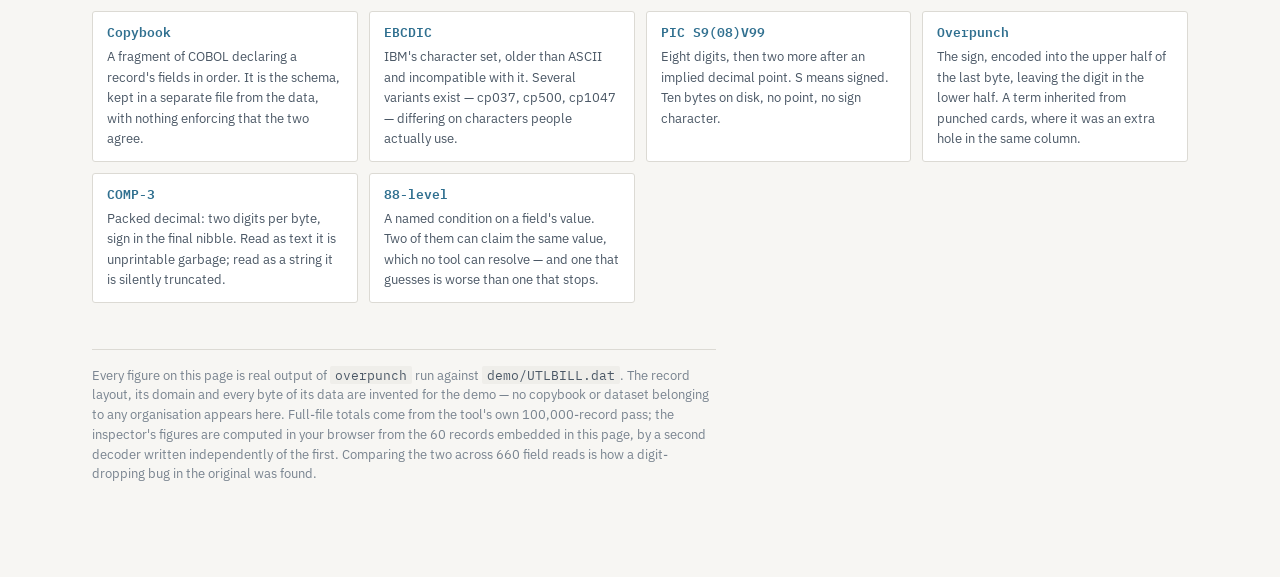
==== commit 1dee607a: "Model COMP-5, and detect a copybook that calls it COMP COMP-5 and COMP-X were not recognised AT ALL." ====
--- a/docs/index.html
+++ b/docs/index.html
@@ -639,7 +639,12 @@
   "COMP":"COMP","COMPUTATIONAL":"COMP","COMP-4":"COMP","COMPUTATIONAL-4":"COMP",
   "BINARY":"COMP","COMP-3":"COMP-3","COMPUTATIONAL-3":"COMP-3",
   "PACKED-DECIMAL":"COMP-3","COMP-1":"COMP-1","COMPUTATIONAL-1":"COMP-1",
-  "COMP-2":"COMP-2","COMPUTATIONAL-2":"COMP-2"
+  "COMP-2":"COMP-2","COMPUTATIONAL-2":"COMP-2",
+  /* COMP-5 / COMP-X were not recognised at all and fell through to DISPLAY,
+     sizing PIC S9(04) COMP-5 as 4 bytes instead of 2 - which shifts every
+     field after it and changes the record length. */
+  "COMP-5":"COMP-5","COMPUTATIONAL-5":"COMP-5",
+  "COMP-X":"COMP-5","COMPUTATIONAL-X":"COMP-5"
 };
 
 // Compiler-directing statements: they control the listing, carry no period, and
@@ -759,7 +764,8 @@
   if(!p) return 0;
   if(!p.numeric) return p.chars;
   if(f.usage === "COMP-3") return Math.floor(p.digits/2) + 1;
-  if(f.usage === "COMP") return p.digits<=4 ? 2 : (p.digits<=9 ? 4 : 8);
+  if(f.usage === "COMP" || f.usage === "COMP-5")
+    return p.digits<=4 ? 2 : (p.digits<=9 ? 4 : 8);
   return p.digits + ((p.signed && f.signSeparate) ? 1 : 0);
 }
 
@@ -1065,7 +1071,35 @@
    The absence of one only means something if it COULD have appeared: a column
    whose values all sit inside one binade shares a single exponent byte, and
    then neither format produces one. Hence the spread gate. */
-var FLOAT_SAMPLE_FLOOR = 67, FLOAT_EXPONENT_SPREAD = 2;
+var FLOAT_SAMPLE_FLOOR = 67, FLOAT_EXPONENT_SPREAD = 2, FLOAT_BYTEORDER_RATIO = 2,
+    BYTEORDER_SPREAD = 8;
+
+/* Which end holds the high-order bytes, from how much each end varies. The
+   high-order end of a real column takes FEW distinct byte values because
+   magnitudes cluster; the low-order end takes many. The wide end has to
+   actually be wide, or four records can "prove" anything. */
+function byteorderFromEntropy(head, tail){
+  if(Math.max(head, tail) < BYTEORDER_SPREAD) return null;
+  if(tail * FLOAT_BYTEORDER_RATIO <= head) return "little";
+  if(head * FLOAT_BYTEORDER_RATIO <= tail) return "big";
+  return null;
+}
+
+/* Byte order is a SECOND unknown. In IEEE the sign and exponent sit at one end
+   and the low mantissa bits at the other; business magnitudes cluster, so the
+   exponent end takes few distinct byte values and the mantissa end takes many.
+   Measured on a file GnuCOBOL 3.1.2 actually produced on x86: first byte 143
+   distinct, last byte 3. Getting the format right and the order wrong returns
+   1.16e-53 where the value is 1.727, with no complaint. */
+function floatByteorder(st){
+  return byteorderFromEntropy(Object.keys(st.floatHeadBytes).length,
+                              Object.keys(st.floatTailBytes).length);
+}
+function floatReading(st){
+  if(st.floatFormat === "ieee-le") return {fmt:"ieee", order:"little"};
+  if(st.floatFormat === "ieee")    return {fmt:"ieee", order:"big"};
+  return {fmt:"hfp", order:null};
+}
 
 function isUnnormalisedHfp(bytes, at, len){
   if(len < 2) return false;
@@ -1122,6 +1156,8 @@
     if(anyByte){
       st.floatNonzero++;
       st.floatExponents[bytes[fat] & 0x7F] = true;
+      st.floatHeadBytes[bytes[fat]] = true;
+      st.floatTailBytes[bytes[fat + len - 1]] = true;
       if(isUnnormalisedHfp(bytes, fat, len)) st.floatUnnormalised++;
     }
     st.sumCorrect += decodeHexFloat(bytes, off + f.offset, len);
@@ -1159,11 +1195,20 @@
     else st.sumCorrect += packedValue;
     return;
   }
-  if(f.usage === "COMP"){
+  if(f.usage === "COMP" || f.usage === "COMP-5"){
+    var bat = off + f.offset, anyBin = false;
+    for(var z = 0; z < len; z++) if(bytes[bat+z]){ anyBin = true; break; }
+    if(anyBin){
+      st.binaryNonzero++;
+      st.binaryHeadBytes[bytes[bat]] = true;
+      st.binaryTailBytes[bytes[bat + len - 1]] = true;
+    }
     var v = 0;
-    for(var k = 0; k < len; k++) v = v * 256 + bytes[off + f.offset + k];
-    if(f.pic.signed && (bytes[off + f.offset] & 0x80))
-      v -= Math.pow(2, 8 * len);
+    for(var k = 0; k < len; k++) v = v * 256 + bytes[bat + k];
+    if(f.pic.signed && (bytes[bat] & 0x80)) v -= Math.pow(2, 8 * len);
+    st.binaryMaxAbs = Math.max(st.binaryMaxAbs, Math.abs(v));
+    // standard COMP truncates to the PICTURE; COMP-5 does not
+    if(Math.abs(v) > Math.pow(10, f.pic.digits) - 1) st.binaryOverPic++;
     st.sumCorrect += f.pic.scale ? v / Math.pow(10, f.pic.scale) : v;
     return;
   }
@@ -1246,7 +1291,9 @@
                      positive:0, widest:0, distinct:{}, undecodable:0,
                      invalidPacked:0, unknownSign:0, unknownSignBytes:{},
                      floatNonzero:0, floatUnnormalised:0, floatExponents:{},
-                     floatFormat:"hfp",
+                     floatHeadBytes:{}, floatTailBytes:{}, floatFormat:"hfp",
+                     binaryNonzero:0, binaryOverPic:0, binaryMaxAbs:0,
+                     binaryHeadBytes:{}, binaryTailBytes:{}, binaryOrder:"big",
                      sumCorrect:0, sumAbs:0, sumNaive:0, sumForced:0};
   });
   for(var r = 0; r < n; r++){
@@ -1323,41 +1370,91 @@
                   unset:st.unset.toLocaleString(), of:st.examined.toLocaleString()},
         records:st.examined});
     }
+    if((f.usage === "COMP" || f.usage === "COMP-5") && st.binaryNonzero && p){
+      var bHead = Object.keys(st.binaryHeadBytes).length,
+          bTail = Object.keys(st.binaryTailBytes).length,
+          bOrder = byteorderFromEntropy(bHead, bTail),
+          bWrong = bOrder && bOrder !== st.binaryOrder;
+      if(bWrong){
+        out.push({code:"BINARY_BYTE_ORDER", severity:"critical", field:f.name,
+          claim:"this binary field is being read "+st.binaryOrder+"-endian and the bytes "+
+                "say it is "+bOrder+"-endian; COMP-5 is defined as NATIVE order, and "+
+                "nothing in the file records which machine's",
+          evidence:{distinct_first_byte:String(bHead), distinct_last_byte:String(bTail),
+                    reading_in_force:st.binaryOrder},
+          records:st.examined,
+          impact:"re-read with --binary-byteorder "+bOrder+". The high-order end of a "+
+                 "real column varies little because magnitudes cluster; here it is the "+
+                 (bOrder === "little" ? "last" : "first")+" byte. Read the wrong way "+
+                 "round the values are still integers, just different ones"});
+      } else if(f.usage === "COMP" && st.binaryOverPic){
+        var lim = Math.pow(10, p.digits) - 1;
+        out.push({code:"BINARY_EXCEEDS_PIC", severity:"critical", field:f.name,
+          claim:"declared "+p.raw+" COMP, which a standard compiler truncates to "+
+                lim.toLocaleString()+", but this field holds larger values; it is COMP-5 "+
+                "or was compiled TRUNC(BIN), and the copybook does not say so",
+          evidence:{over_limit:st.binaryOverPic.toLocaleString(),
+                    share:pct(st.binaryOverPic, st.examined),
+                    largest_seen:st.binaryMaxAbs.toLocaleString(),
+                    pic_allows:lim.toLocaleString()},
+          records:st.examined,
+          impact:"one value above the limit is enough - a standard COMP field cannot "+
+                 "contain one. Anything downstream that believes the PICTURE will size "+
+                 "a column too small"});
+      }
+    }
+
     if(f.usage === "COMP-1" || f.usage === "COMP-2"){
-      var ev = floatEvidence(st), spread = Object.keys(st.floatExponents).length;
-      if(ev && ev !== st.floatFormat){
-        var wrong = st.floatFormat === "ieee" ? "IEEE 754" : "IBM hexadecimal",
-            right = st.floatFormat === "ieee" ? "IBM hexadecimal" : "IEEE 754",
-            other = st.floatFormat === "ieee" ? "hfp" : "ieee";
+      var ev = floatEvidence(st), spread = Object.keys(st.floatExponents).length,
+          rd = floatReading(st), order = floatByteorder(st),
+          heads = Object.keys(st.floatHeadBytes).length,
+          tails = Object.keys(st.floatTailBytes).length,
+          NAMES = {hfp:"IBM hexadecimal float", ieee:"big-endian IEEE 754",
+                   "ieee-le":"little-endian IEEE 754"},
+          contradicted = ev && (ev !== rd.fmt ||
+                                (ev === "ieee" && order && order !== rd.order)),
+          confirmed = ev === rd.fmt &&
+                      (ev !== "ieee" || order === rd.order);
+      if(contradicted){
+        var want = ev === "hfp" ? "hfp" : (order === "little" ? "ieee-le" : "ieee");
         out.push({code:"FLOAT_FORMAT_MISMATCH", severity:"critical", field:f.name,
-          claim:"this column is being read as "+wrong+" float, and the bytes say it is "+
-                right+"; nothing in a COMP-1/COMP-2 field records which one wrote it, "+
-                "so it has to be measured",
+          claim:"this column is being read as "+NAMES[st.floatFormat]+", and the bytes "+
+                "say it is "+NAMES[want]+"; nothing in a COMP-1/COMP-2 field records "+
+                "which one wrote it - not the format and not the byte order - so both "+
+                "are measured",
           evidence:{non_zero_values:st.floatNonzero.toLocaleString(),
                     unnormalisable_as_hex_float:st.floatUnnormalised.toLocaleString(),
                     share:pct(st.floatUnnormalised, st.floatNonzero),
+                    distinct_first_byte:String(heads),
+                    distinct_last_byte:String(tails),
                     reading_in_force:st.floatFormat},
           records:st.examined,
-          impact:"a normalised IBM hex float cannot have a zero leading fraction nibble; "+
-                 "re-read with --float-format "+other+". The wrong reading does not fail "+
-                 "- it returns ordinary numbers, off by orders of magnitude"});
-      } else if(ev === st.floatFormat){
+          impact:"re-read with --float-format "+want+". The wrong reading does not fail "+
+                 "- it returns ordinary numbers, off by orders of magnitude. A real "+
+                 "compiler proved this: GnuCOBOL on x86 wrote 1.72708 as 15 11 dd 3f, "+
+                 "which read big-endian is 2.9457e-26"});
+      } else if(confirmed){
         out.push({code:"FLOAT_FORMAT_CONFIRMED", severity:"info", field:f.name,
-          claim:"read as "+st.floatFormat+", and the bytes support it - this was measured "+
-                "over the column, not assumed from a default",
+          claim:"read as "+st.floatFormat+", and the bytes support it - both the format "+
+                "and the byte order were measured over the column, not assumed from a "+
+                "default",
           evidence:{non_zero_values:st.floatNonzero.toLocaleString(),
                     unnormalisable_as_hex_float:st.floatUnnormalised.toLocaleString(),
-                    distinct_magnitudes:String(spread)},
+                    distinct_magnitudes:String(spread),
+                    distinct_first_byte:String(heads),
+                    distinct_last_byte:String(tails)},
           records:st.examined});
       } else if(st.floatNonzero){
         out.push({code:"FLOAT_FORMAT_UNDECIDABLE", severity:"warn", field:f.name,
-          claim:"this column cannot settle whether it is IBM hexadecimal float or IEEE 754, "+
-                "so the reading in force ("+st.floatFormat+") remains a default, not a "+
-                "measurement",
+          claim:"this column cannot settle its floating-point format, or which end of it "+
+                "holds the exponent, so the reading in force ("+st.floatFormat+") remains "+
+                "a default, not a measurement",
           evidence:{non_zero_values:st.floatNonzero.toLocaleString(),
                     needed:FLOAT_SAMPLE_FLOOR.toLocaleString(),
                     distinct_magnitudes:String(spread),
-                    needed_magnitudes:String(FLOAT_EXPONENT_SPREAD)},
+                    needed_magnitudes:String(FLOAT_EXPONENT_SPREAD),
+                    distinct_first_byte:String(heads),
+                    distinct_last_byte:String(tails)},
           records:st.examined,
           impact:"a true IEEE column shows values that cannot be normalised hex float at "+
                  "4.35% (4-byte) or 26.15% (8-byte) - but only when the values span more "+
